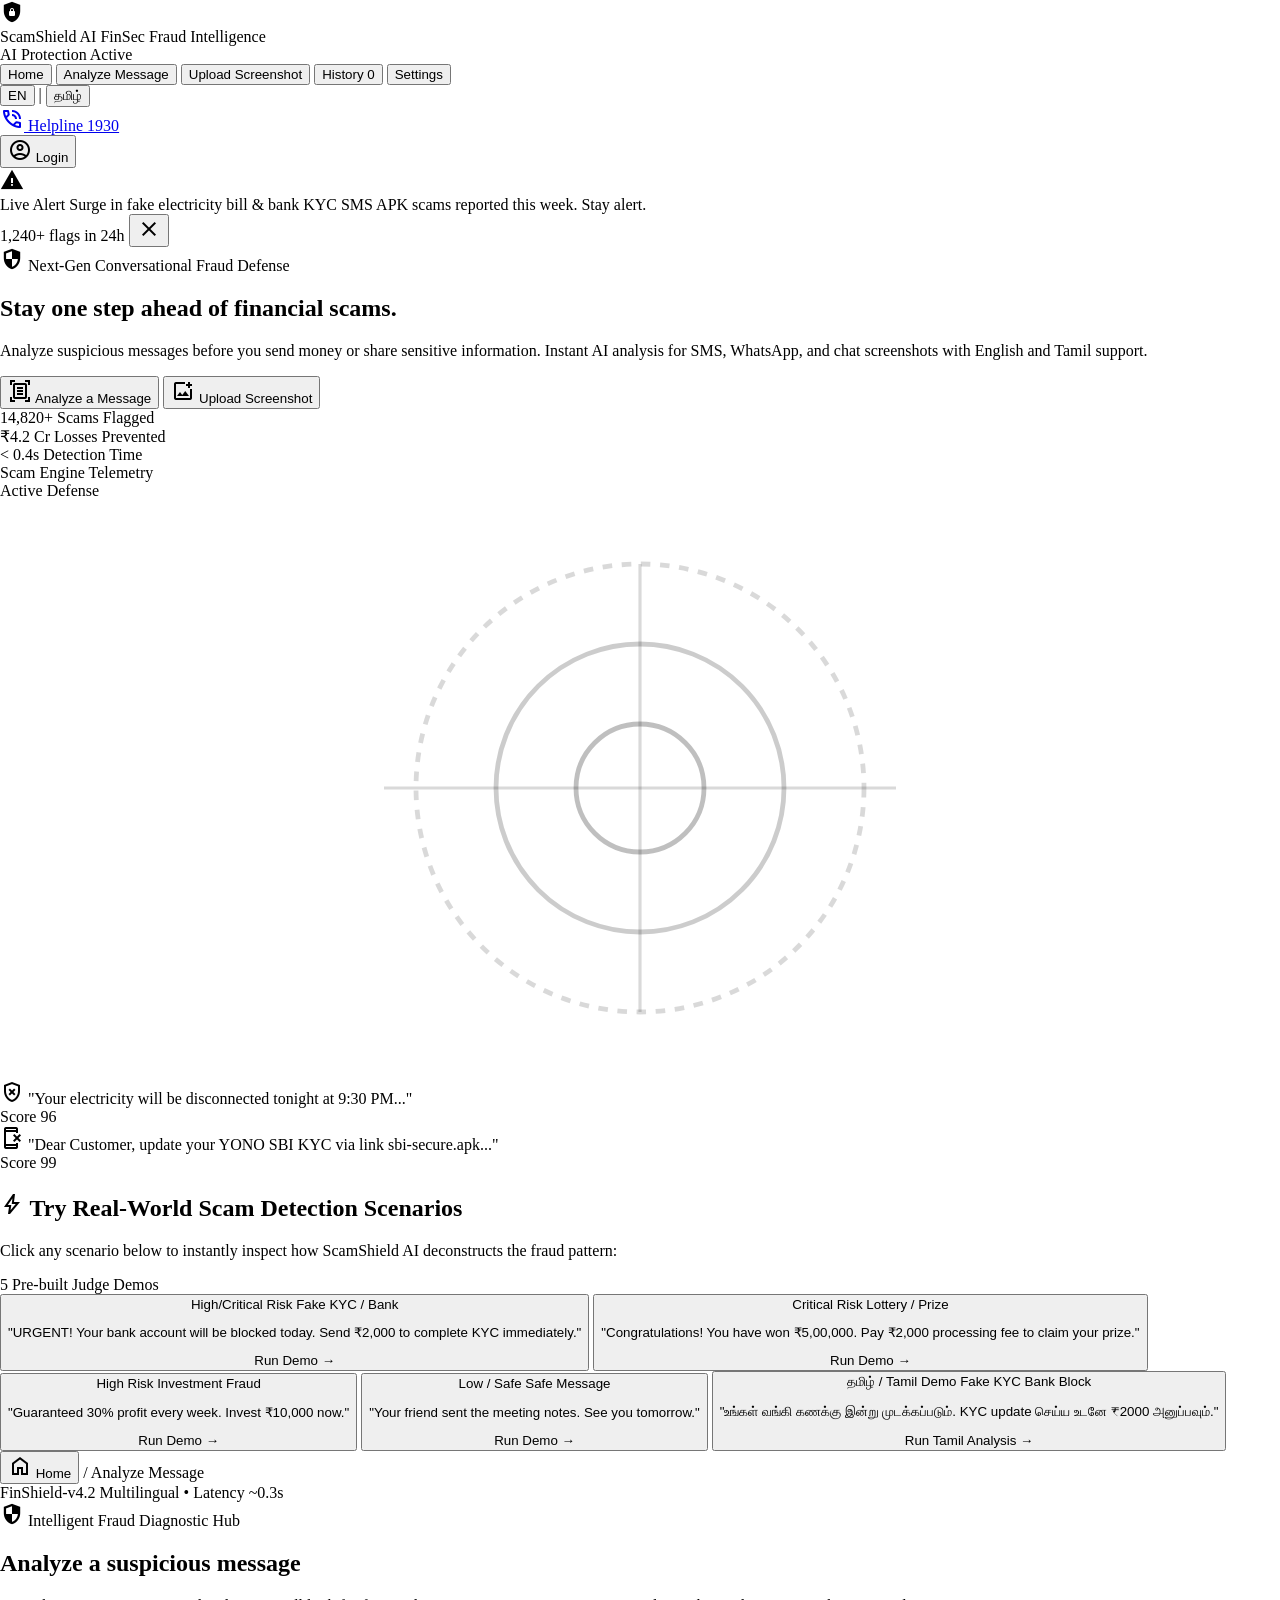
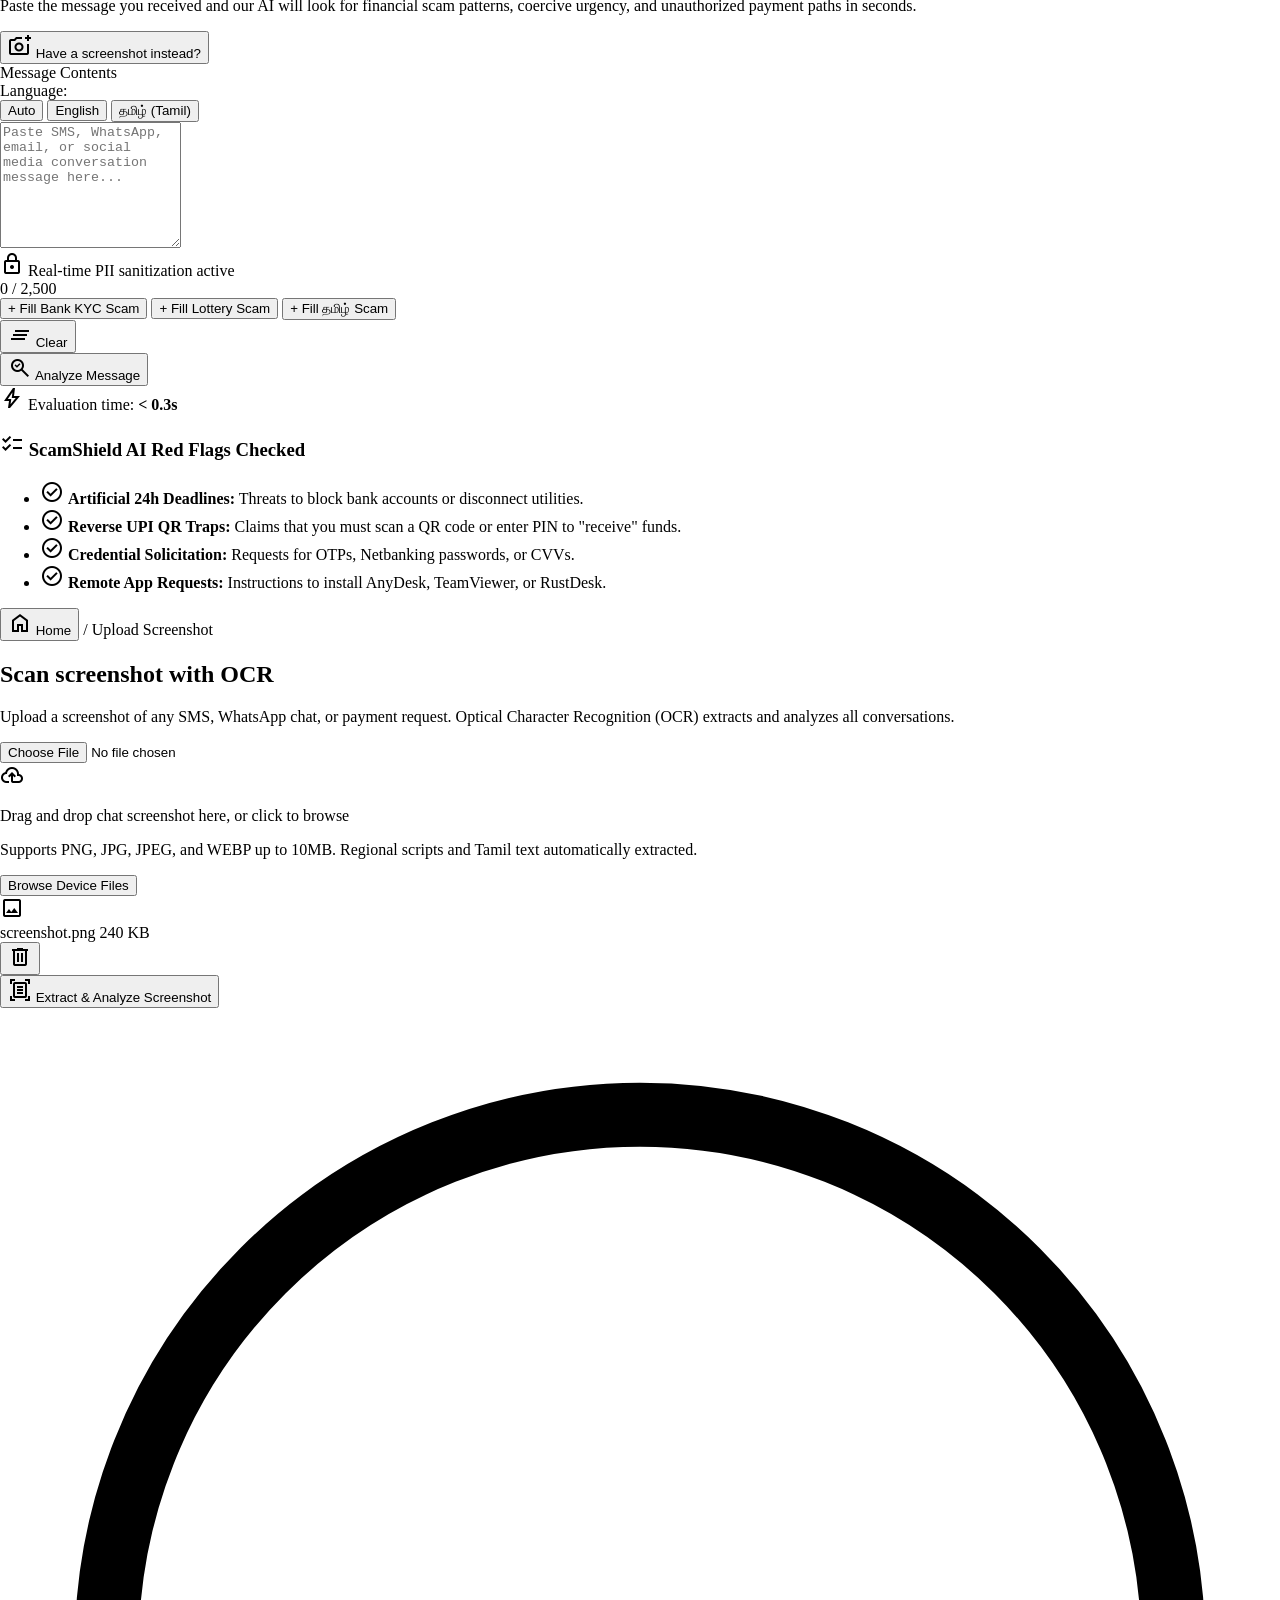
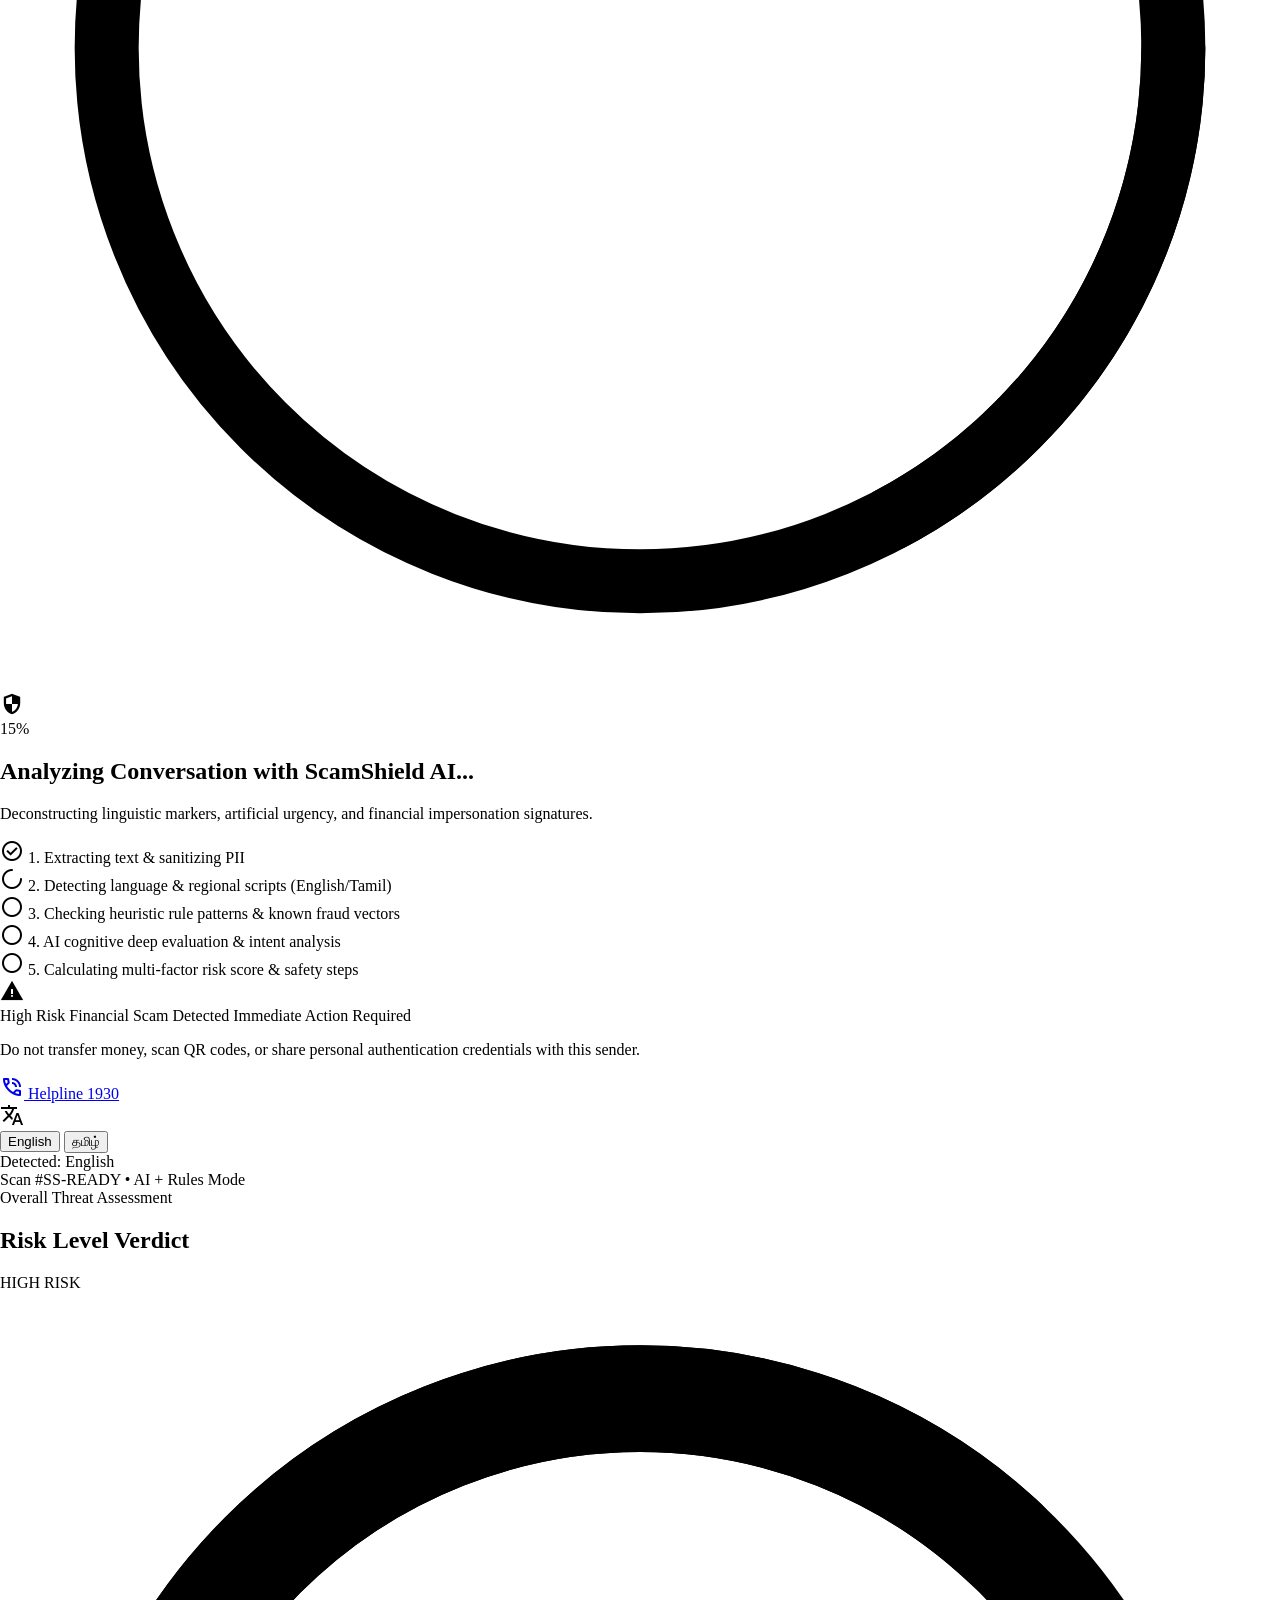
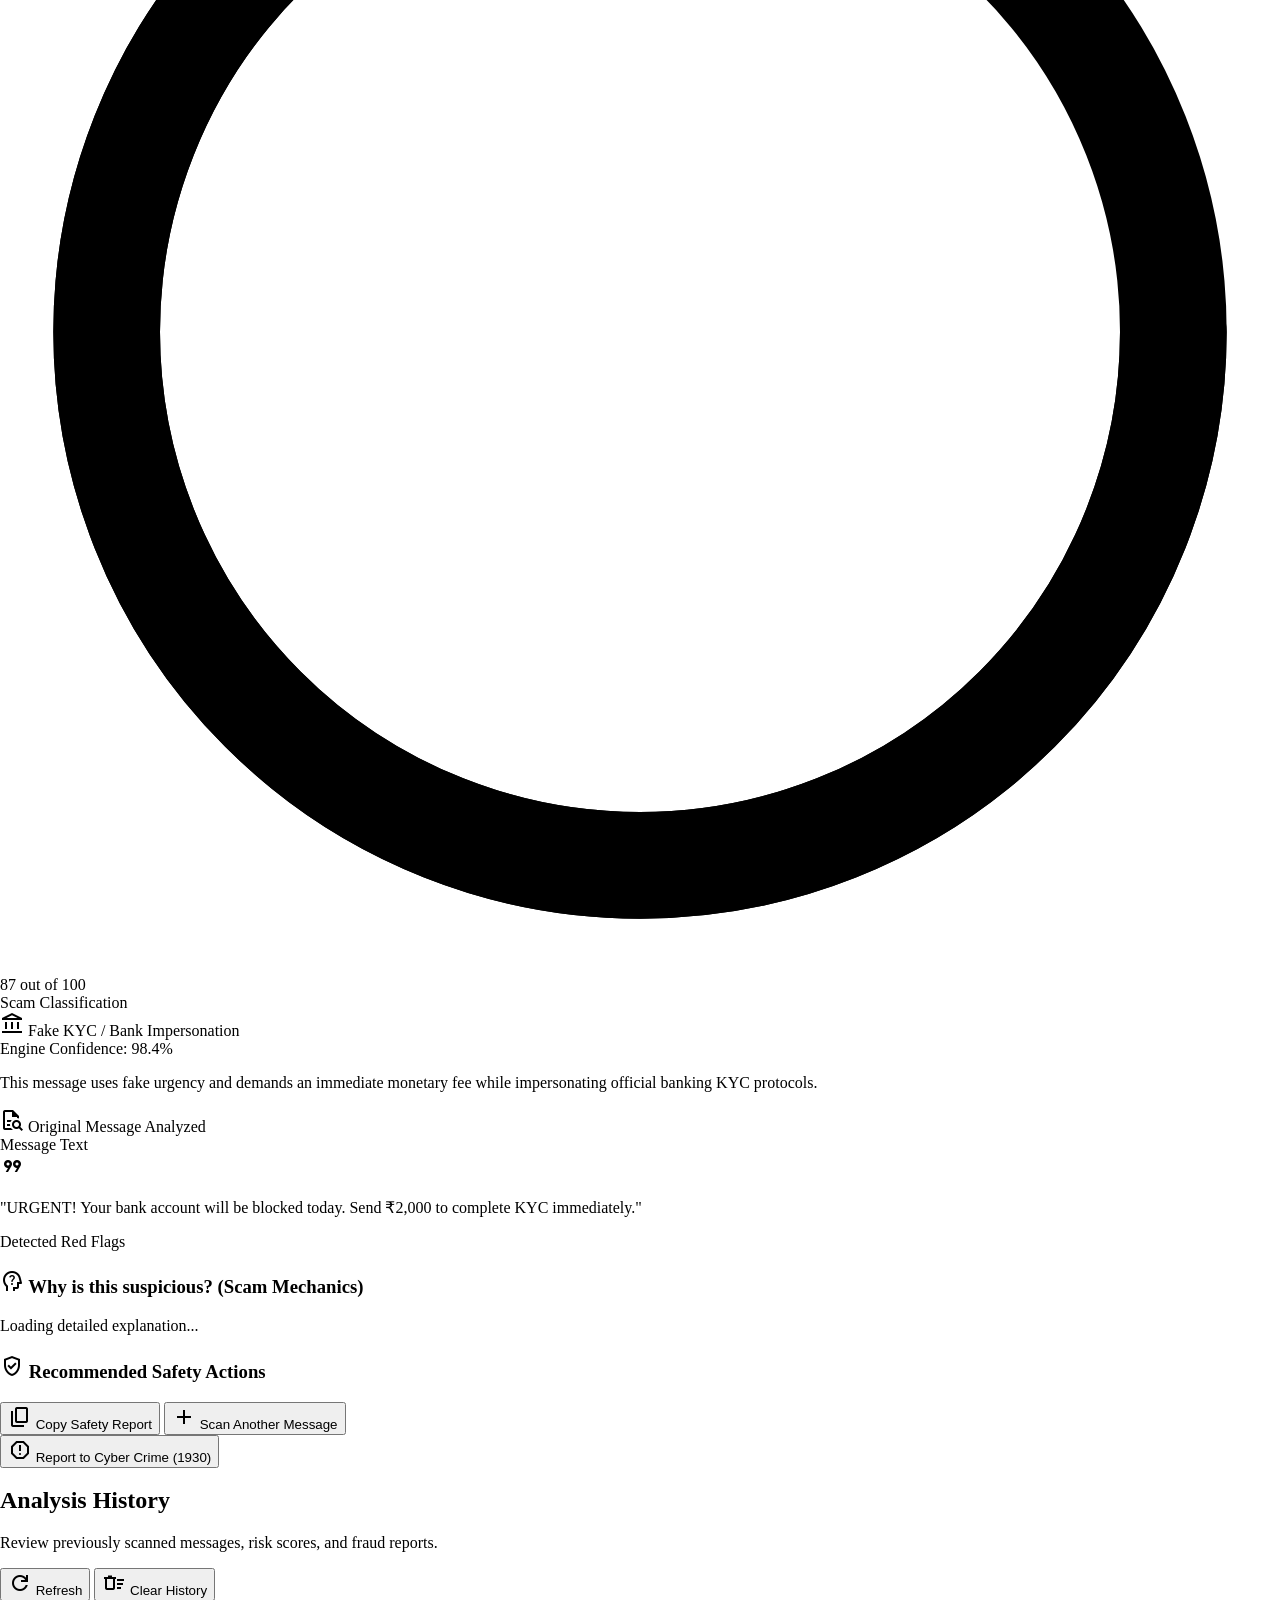
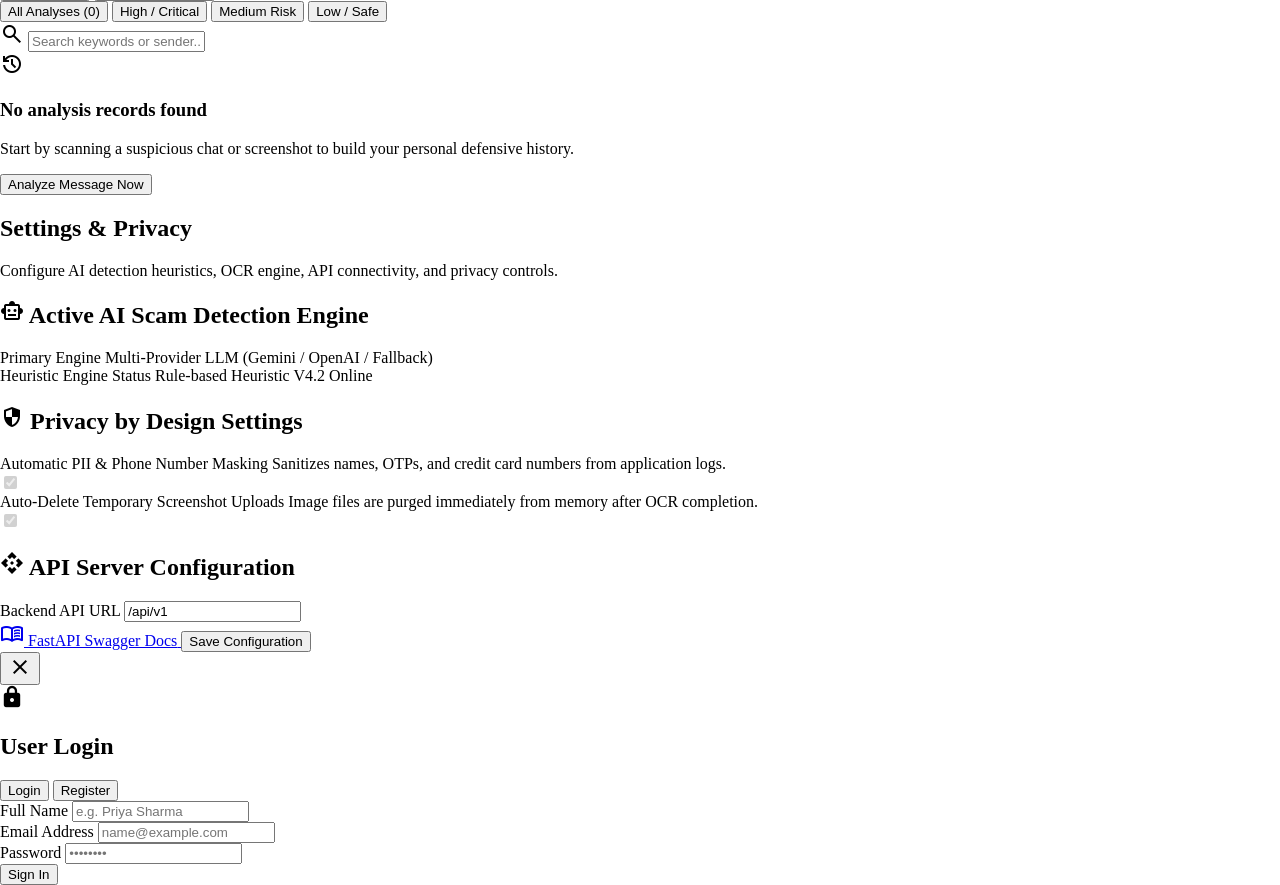
==== frontend/index.html @ 82c8b9ae "Add ScamShield AI end-to-end prototype Import the FastAPI backend, single-page frontend, tests, Dock" ====
<!DOCTYPE html>
<html lang="en">
<head>
  <meta charset="utf-8"/>
  <meta content="width=device-width, initial-scale=1.0" name="viewport"/>
  <title>ScamShield AI - AI Financial Scam Conversation Detector</title>
  <meta name="description" content="Defensive AI cybersecurity platform to detect financial scams in chat messages and screenshots before making payments."/>
  
  <!-- Fonts & Material Symbols -->
  <link rel="preconnect" href="https://fonts.googleapis.com"/>
  <link rel="preconnect" href="https://fonts.gstatic.com" crossorigin=""/>
  <link href="https://fonts.googleapis.com/css2?family=Inter:wght@400;500;600;700&family=Plus+Jakarta+Sans:wght@600;700;800&display=swap" rel="stylesheet"/>
  <link href="https://fonts.googleapis.com/css2?family=Material+Symbols+Outlined:opsz,wght,FILL,GRAD@20..48,100..700,0..1,-50..200" rel="stylesheet"/>
  
  <!-- Compiled Tailwind CSS (see frontend/tailwind.config.js) -->
  <link rel="stylesheet" href="/static/tailwind.css"/>
  <style>
    @layer base {
      html, body { margin: 0; padding: 0; }
      body { overscroll-behavior: none; }
    }
    .material-symbols-outlined {
      font-variation-settings: 'FILL' 0, 'wght' 400, 'GRAD' 0, 'opsz' 24;
    }
    .material-symbols-fill {
      font-variation-settings: 'FILL' 1, 'wght' 500, 'GRAD' 0, 'opsz' 24;
    }
    .fade-in {
      animation: fadeIn 0.3s ease-in-out;
    }
    @keyframes fadeIn {
      from { opacity: 0; transform: translateY(6px); }
      to { opacity: 1; transform: translateY(0); }
    }
  </style>
</head>

<body class="bg-surface font-body text-on-surface antialiased selection:bg-primary-container selection:text-on-primary min-h-screen flex flex-col">

  <!-- ========================================================================= -->
  <!-- Header / Navigation Bar (Stitch Design)                                  -->
  <!-- ========================================================================= -->
  <header class="fixed top-0 w-full z-50 bg-surface-container-lowest/95 backdrop-blur-md border-b border-surface-container shadow-[0_1px_8px_rgba(0,0,0,0.04)]">
    <div class="h-16 max-w-7xl mx-auto px-4 sm:px-8 flex items-center justify-between gap-4">
      
      <!-- Brand Logo & Title -->
      <div class="flex items-center gap-3 flex-shrink-0 cursor-pointer" onclick="navigateTo('home')">
        <div class="w-9 h-9 rounded-xl bg-gradient-to-br from-primary to-primary-container flex items-center justify-center text-on-primary shadow-sm">
          <span class="material-symbols-outlined text-[22px] material-symbols-fill">shield_lock</span>
        </div>
        <div class="flex flex-col">
          <span class="font-headline text-lg font-bold text-on-surface tracking-tight leading-none">ScamShield AI</span>
          <span class="text-[10px] text-on-surface-variant font-medium">FinSec Fraud Intelligence</span>
        </div>
        <span class="hidden lg:inline-flex items-center gap-1.5 px-2.5 py-0.5 rounded-full bg-surface-container text-primary text-xs font-semibold border border-outline-variant/30 ml-2">
          <span class="w-1.5 h-1.5 rounded-full bg-primary animate-pulse"></span>
          <span id="nav-guard-badge">AI Protection Active</span>
        </span>
      </div>

      <!-- Main Navigation Links -->
      <nav class="hidden md:flex items-center gap-1 bg-surface-container-low px-1.5 py-1 rounded-full text-sm font-semibold text-on-surface-variant">
        <button id="nav-home" onclick="navigateTo('home')" class="px-3.5 py-1.5 rounded-full transition-all bg-surface-container-high text-primary font-bold">
          Home
        </button>
        <button id="nav-analyze" onclick="navigateTo('analyze')" class="px-3.5 py-1.5 rounded-full transition-all hover:text-on-surface hover:bg-surface-container">
          Analyze Message
        </button>
        <button id="nav-upload" onclick="navigateTo('upload')" class="px-3.5 py-1.5 rounded-full transition-all hover:text-on-surface hover:bg-surface-container">
          Upload Screenshot
        </button>
        <button id="nav-history" onclick="navigateTo('history')" class="px-3.5 py-1.5 rounded-full transition-all hover:text-on-surface hover:bg-surface-container inline-flex items-center gap-1.5">
          History
          <span id="nav-history-count" class="px-1.5 py-0.2 rounded-full bg-surface-container text-on-surface-variant text-xs">0</span>
        </button>
        <button id="nav-settings" onclick="navigateTo('settings')" class="px-3.5 py-1.5 rounded-full transition-all hover:text-on-surface hover:bg-surface-container">
          Settings
        </button>
      </nav>

      <!-- Right Actions: Language Switcher, Helpline Badge, Auth Button -->
      <div class="flex items-center gap-2 sm:gap-4 flex-shrink-0">
        
        <!-- Bilingual Switcher (EN | தமிழ்) -->
        <div class="inline-flex items-center p-0.5 rounded-full bg-surface-container text-on-surface-variant text-xs">
          <button id="btn-lang-en" onclick="setAppLanguage('en')" class="px-2.5 py-1 rounded-full font-bold bg-surface-container-lowest text-on-surface shadow-sm transition-all">
            EN
          </button>
          <span class="text-outline-variant px-0.5">|</span>
          <button id="btn-lang-ta" onclick="setAppLanguage('ta')" class="px-2.5 py-1 rounded-full font-semibold text-on-surface-variant hover:text-on-surface transition-all">
            தமிழ்
          </button>
        </div>

        <!-- 1930 Emergency Helpline Pill -->
        <a href="tel:1930" title="National Cyber Crime Helpline (India)" class="hidden xl:inline-flex items-center gap-1.5 px-3 py-1 rounded-full bg-error-container/50 border border-error/20 text-error text-xs font-bold hover:bg-error-container transition-all">
          <span class="material-symbols-outlined text-[16px] text-error">phone_in_talk</span>
          <span>Helpline 1930</span>
        </a>

        <!-- User Authentication & Profile Pill -->
        <div id="auth-section" class="flex items-center gap-2 pl-2 border-l border-surface-container">
          <button id="auth-btn" onclick="openAuthModal()" class="flex items-center gap-2 px-3 py-1.5 rounded-full bg-primary text-on-primary text-xs font-semibold shadow-sm hover:bg-primary-container transition-all">
            <span class="material-symbols-outlined text-[16px]">account_circle</span>
            <span id="auth-btn-label">Login</span>
          </button>
        </div>

      </div>
    </div>
  </header>

  <!-- ========================================================================= -->
  <!-- Main View Container                                                       -->
  <!-- ========================================================================= -->
  <main class="w-full pt-16 flex-1 bg-surface">

    <!-- ----------------------------------------------------------------------- -->
    <!-- SCREEN 1: Home Dashboard                                               -->
    <!-- ----------------------------------------------------------------------- -->
    <section id="view-home" class="fade-in max-w-7xl mx-auto px-4 sm:px-8 py-8 w-full">
      
      <!-- Live Trust Alert Announcement Bar -->
      <div class="w-full bg-error-container text-on-error-container rounded-xl p-4 mb-6 shadow-sm flex flex-col md:flex-row items-start md:items-center justify-between gap-3 border border-error/20">
        <div class="flex items-center gap-3 min-w-0">
          <span class="w-8 h-8 rounded-full bg-error/10 flex items-center justify-center text-error shrink-0">
            <span class="material-symbols-outlined text-[20px] material-symbols-fill">warning</span>
          </span>
          <div class="flex flex-col sm:flex-row sm:items-center gap-1 sm:gap-2 min-w-0">
            <span class="text-xs uppercase tracking-wider bg-error text-on-error px-2 py-0.5 rounded-full font-bold shrink-0">Live Alert</span>
            <span id="home-alert-text" class="text-sm font-medium text-on-error-container truncate">
              Surge in fake electricity bill & bank KYC SMS APK scams reported this week. Stay alert.
            </span>
          </div>
        </div>
        <div class="flex items-center gap-3 self-end md:self-auto shrink-0">
          <span class="text-xs text-error font-bold">1,240+ flags in 24h</span>
          <button aria-label="Dismiss alert" class="text-on-error-container hover:text-error transition-colors p-1" onclick="this.closest('.bg-error-container').style.display='none'">
            <span class="material-symbols-outlined text-[18px]">close</span>
          </button>
        </div>
      </div>

      <!-- Hero Section & Pitch -->
      <div class="grid grid-cols-1 lg:grid-cols-12 gap-8 items-start mb-10">
        
        <!-- Left: Hero Headline & CTA -->
        <div class="lg:col-span-6 flex flex-col pt-2">
          <div class="inline-flex items-center gap-2 px-3 py-1 rounded-full bg-surface-container-high text-primary text-xs font-semibold w-fit mb-4">
            <span class="material-symbols-outlined text-[16px] material-symbols-fill">security</span>
            <span id="hero-badge">Next-Gen Conversational Fraud Defense</span>
          </div>
          <h1 id="hero-heading" class="font-display text-4xl sm:text-5xl font-extrabold text-on-surface tracking-tight leading-[1.15] mb-4">
            Stay one step ahead of <span class="text-primary underline decoration-primary-fixed-dim decoration-4 underline-offset-4">financial scams</span>.
          </h1>
          <p id="hero-subheading" class="text-base text-on-surface-variant mb-6 max-w-xl leading-relaxed">
            Analyze suspicious messages before you send money or share sensitive information. Instant AI analysis for SMS, WhatsApp, and chat screenshots with English and Tamil support.
          </p>

          <!-- Dual Action CTAs -->
          <div class="flex flex-wrap items-center gap-3 mb-8">
            <button onclick="navigateTo('analyze')" class="inline-flex items-center gap-2 px-6 py-3 rounded-full bg-primary text-on-primary font-bold text-sm shadow-md hover:bg-primary-container hover:shadow-lg transition-all active:scale-95">
              <span class="material-symbols-outlined text-[20px]">document_scanner</span>
              <span id="hero-btn-analyze">Analyze a Message</span>
            </button>
            <button onclick="navigateTo('upload')" class="inline-flex items-center gap-2 px-6 py-3 rounded-full bg-surface-container-lowest text-on-surface font-semibold text-sm shadow-sm border border-outline-variant/30 hover:bg-surface-container hover:shadow transition-all">
              <span class="material-symbols-outlined text-[20px] text-primary">add_photo_alternate</span>
              <span id="hero-btn-upload">Upload Screenshot</span>
            </button>
          </div>

          <!-- Social Proof Metrics Strip -->
          <div class="grid grid-cols-3 gap-4 bg-surface-container-low rounded-xl p-4 shadow-sm border border-surface-container">
            <div class="flex flex-col">
              <span class="font-headline text-2xl font-bold text-on-surface tracking-tight">14,820+</span>
              <span class="text-xs text-on-surface-variant">Scams Flagged</span>
            </div>
            <div class="flex flex-col">
              <span class="font-headline text-2xl font-bold text-tertiary tracking-tight">₹4.2 Cr</span>
              <span class="text-xs text-on-surface-variant">Losses Prevented</span>
            </div>
            <div class="flex flex-col">
              <span class="font-headline text-2xl font-bold text-primary tracking-tight">&lt; 0.4s</span>
              <span class="text-xs text-on-surface-variant">Detection Time</span>
            </div>
          </div>
        </div>

        <!-- Right: Neural Risk Radar Simulation Card (Stitch Telemetry) -->
        <div class="lg:col-span-6 relative">
          <div class="bg-surface-container-lowest rounded-xl p-6 shadow-xl border border-surface-container relative overflow-hidden">
            <div class="flex items-center justify-between pb-3 mb-3 border-b border-surface-container-low">
              <div class="flex items-center gap-2">
                <span class="w-2.5 h-2.5 rounded-full bg-tertiary animate-pulse"></span>
                <span class="text-sm font-bold text-on-surface">Scam Engine Telemetry</span>
              </div>
              <span class="px-2.5 py-0.5 rounded-full bg-tertiary-fixed text-on-tertiary-fixed text-xs font-bold">Active Defense</span>
            </div>

            <!-- SVG Neural Threat Radar -->
            <div class="relative w-full h-48 flex items-center justify-center bg-surface-container-low rounded-lg p-4 mb-4">
              <svg class="w-full h-full text-primary" fill="none" viewBox="0 0 400 180" xmlns="http://www.w3.org/2000/svg">
                <circle cx="200" cy="90" r="70" stroke="currentColor" stroke-dasharray="3 3" stroke-opacity="0.15" stroke-width="1.5"></circle>
                <circle cx="200" cy="90" r="45" stroke="currentColor" stroke-opacity="0.2" stroke-width="1.5"></circle>
                <circle cx="200" cy="90" r="20" stroke="currentColor" stroke-opacity="0.25" stroke-width="1.5"></circle>
                <line stroke="currentColor" stroke-opacity="0.15" stroke-width="1" x1="120" x2="280" y1="90" y2="90"></line>
                <line stroke="currentColor" stroke-opacity="0.15" stroke-width="1" x1="200" x2="200" y1="20" y2="160"></line>
                <polygon class="fill-primary/10 stroke-primary" points="200,35 245,75 220,135 160,125 155,65" stroke-width="2"></polygon>
                <circle class="fill-error animate-ping" cx="200" cy="35" r="4"></circle>
                <circle class="fill-error" cx="200" cy="35" r="3"></circle>
                <text class="text-[10px] fill-error font-bold" x="210" y="38">Fake KYC APK (98%)</text>
                <circle class="fill-secondary" cx="245" cy="75" r="3"></circle>
                <text class="text-[10px] fill-on-surface-variant font-semibold" x="252" y="78">Urgency Vector</text>
                <circle class="fill-tertiary" cx="220" cy="135" r="3"></circle>
                <text class="text-[10px] fill-on-surface-variant font-semibold" x="225" y="145">Bank Impersonation</text>
                <circle class="fill-primary" cx="160" cy="125" r="3"></circle>
                <text class="text-[10px] fill-on-surface-variant font-semibold" x="85" y="132">UPI Handler Trap</text>
              </svg>
            </div>

            <!-- Micro Threat Feed -->
            <div class="space-y-2">
              <div class="p-2.5 rounded-lg bg-surface-container flex items-center justify-between text-on-surface text-xs">
                <div class="flex items-center gap-2 min-w-0">
                  <span class="material-symbols-outlined text-error text-[18px]">gpp_bad</span>
                  <span class="truncate">"Your electricity will be disconnected tonight at 9:30 PM..."</span>
                </div>
                <span class="bg-error-container text-on-error-container px-2 py-0.5 rounded font-bold shrink-0">Score 96</span>
              </div>
              <div class="p-2.5 rounded-lg bg-surface-container flex items-center justify-between text-on-surface text-xs">
                <div class="flex items-center gap-2 min-w-0">
                  <span class="material-symbols-outlined text-error text-[18px]">phonelink_erase</span>
                  <span class="truncate">"Dear Customer, update your YONO SBI KYC via link sbi-secure.apk..."</span>
                </div>
                <span class="bg-error-container text-on-error-container px-2 py-0.5 rounded font-bold shrink-0">Score 99</span>
              </div>
            </div>

          </div>
        </div>

      </div>

      <!-- Quick Interactive Demo Tryouts Section -->
      <div class="w-full bg-surface-container-lowest rounded-xl shadow-md border border-surface-container p-6 mb-10">
        <div class="flex flex-col sm:flex-row sm:items-center justify-between gap-3 mb-4">
          <div>
            <h2 class="font-headline text-lg font-bold text-on-surface flex items-center gap-2">
              <span class="material-symbols-outlined text-primary text-[22px]">bolt</span>
              <span>Try Real-World Scam Detection Scenarios</span>
            </h2>
            <p class="text-xs text-on-surface-variant">Click any scenario below to instantly inspect how ScamShield AI deconstructs the fraud pattern:</p>
          </div>
          <span class="text-xs font-semibold px-2.5 py-1 bg-surface-container rounded-full text-on-surface-variant self-start sm:self-auto">
            5 Pre-built Judge Demos
          </span>
        </div>

        <div class="grid grid-cols-1 md:grid-cols-2 lg:grid-cols-3 gap-3">
          <!-- Demo 1: Fake Bank KYC -->
          <button onclick="runPrebuiltDemo(1)" class="text-left p-3.5 rounded-xl bg-surface-container-low hover:bg-surface-container transition-all border border-outline-variant/30 flex flex-col justify-between group">
            <div class="flex items-center justify-between mb-2">
              <span class="text-xs font-bold text-error bg-error-container px-2 py-0.5 rounded">High/Critical Risk</span>
              <span class="text-xs text-on-surface-variant font-medium">Fake KYC / Bank</span>
            </div>
            <p class="text-xs text-on-surface font-medium leading-snug mb-2 line-clamp-2">"URGENT! Your bank account will be blocked today. Send ₹2,000 to complete KYC immediately."</p>
            <span class="text-xs text-primary font-bold inline-flex items-center gap-1 group-hover:translate-x-1 transition-transform">Run Demo &rarr;</span>
          </button>

          <!-- Demo 2: Lottery Prize Scam -->
          <button onclick="runPrebuiltDemo(2)" class="text-left p-3.5 rounded-xl bg-surface-container-low hover:bg-surface-container transition-all border border-outline-variant/30 flex flex-col justify-between group">
            <div class="flex items-center justify-between mb-2">
              <span class="text-xs font-bold text-error bg-error-container px-2 py-0.5 rounded">Critical Risk</span>
              <span class="text-xs text-on-surface-variant font-medium">Lottery / Prize</span>
            </div>
            <p class="text-xs text-on-surface font-medium leading-snug mb-2 line-clamp-2">"Congratulations! You have won ₹5,00,000. Pay ₹2,000 processing fee to claim your prize."</p>
            <span class="text-xs text-primary font-bold inline-flex items-center gap-1 group-hover:translate-x-1 transition-transform">Run Demo &rarr;</span>
          </button>

          <!-- Demo 3: Investment Scam -->
          <button onclick="runPrebuiltDemo(3)" class="text-left p-3.5 rounded-xl bg-surface-container-low hover:bg-surface-container transition-all border border-outline-variant/30 flex flex-col justify-between group">
            <div class="flex items-center justify-between mb-2">
              <span class="text-xs font-bold text-amber-700 bg-amber-100 px-2 py-0.5 rounded">High Risk</span>
              <span class="text-xs text-on-surface-variant font-medium">Investment Fraud</span>
            </div>
            <p class="text-xs text-on-surface font-medium leading-snug mb-2 line-clamp-2">"Guaranteed 30% profit every week. Invest ₹10,000 now."</p>
            <span class="text-xs text-primary font-bold inline-flex items-center gap-1 group-hover:translate-x-1 transition-transform">Run Demo &rarr;</span>
          </button>

          <!-- Demo 4: Safe Conversation -->
          <button onclick="runPrebuiltDemo(4)" class="text-left p-3.5 rounded-xl bg-surface-container-low hover:bg-surface-container transition-all border border-outline-variant/30 flex flex-col justify-between group">
            <div class="flex items-center justify-between mb-2">
              <span class="text-xs font-bold text-tertiary bg-emerald-100 px-2 py-0.5 rounded">Low / Safe</span>
              <span class="text-xs text-on-surface-variant font-medium">Safe Message</span>
            </div>
            <p class="text-xs text-on-surface font-medium leading-snug mb-2 line-clamp-2">"Your friend sent the meeting notes. See you tomorrow."</p>
            <span class="text-xs text-primary font-bold inline-flex items-center gap-1 group-hover:translate-x-1 transition-transform">Run Demo &rarr;</span>
          </button>

          <!-- Demo 5: Tamil Fake KYC -->
          <button onclick="runPrebuiltDemo(5)" class="text-left p-3.5 rounded-xl bg-surface-container-low hover:bg-surface-container transition-all border border-outline-variant/30 flex flex-col justify-between group md:col-span-2 lg:col-span-2">
            <div class="flex items-center justify-between mb-2">
              <span class="text-xs font-bold text-error bg-error-container px-2 py-0.5 rounded">தமிழ் / Tamil Demo</span>
              <span class="text-xs text-on-surface-variant font-medium">Fake KYC Bank Block</span>
            </div>
            <p class="text-xs text-on-surface font-medium leading-snug mb-2">"உங்கள் வங்கி கணக்கு இன்று முடக்கப்படும். KYC update செய்ய உடனே ₹2000 அனுப்பவும்."</p>
            <span class="text-xs text-primary font-bold inline-flex items-center gap-1 group-hover:translate-x-1 transition-transform">Run Tamil Analysis &rarr;</span>
          </button>
        </div>
      </div>

    </section>

    <!-- ----------------------------------------------------------------------- -->
    <!-- SCREEN 2: Analyze Message (Stitch Design)                              -->
    <!-- ----------------------------------------------------------------------- -->
    <section id="view-analyze" class="hidden fade-in max-w-7xl mx-auto px-4 sm:px-8 py-8 w-full">
      
      <!-- Breadcrumb and Model Chip -->
      <div class="flex flex-wrap items-center justify-between gap-3 mb-4">
        <nav class="flex items-center gap-2 text-xs text-on-surface-variant">
          <button onclick="navigateTo('home')" class="hover:text-primary transition-colors flex items-center gap-1">
            <span class="material-symbols-outlined text-[16px]">home</span>
            <span>Home</span>
          </button>
          <span class="text-outline-variant">/</span>
          <span class="text-on-surface font-bold">Analyze Message</span>
        </nav>
        <div class="inline-flex items-center gap-2 px-3 py-1 rounded-full bg-surface-container-high text-xs font-semibold">
          <span class="w-2 h-2 rounded-full bg-primary animate-ping"></span>
          <span class="text-on-surface">FinShield-v4.2 Multilingual</span>
          <span class="text-outline-variant">•</span>
          <span class="text-tertiary font-bold">Latency ~0.3s</span>
        </div>
      </div>

      <!-- Heading -->
      <div class="flex flex-col lg:flex-row lg:items-end justify-between gap-4 mb-6">
        <div class="max-w-2xl">
          <div class="inline-flex items-center gap-1.5 px-2.5 py-0.5 rounded-full bg-surface-container text-primary text-xs font-bold mb-1">
            <span class="material-symbols-outlined text-[15px] material-symbols-fill">security</span>
            <span>Intelligent Fraud Diagnostic Hub</span>
          </div>
          <h1 id="analyze-heading" class="font-display text-3xl sm:text-4xl font-extrabold text-on-surface tracking-tight">
            Analyze a suspicious message
          </h1>
          <p id="analyze-subheading" class="text-sm text-on-surface-variant mt-1">
            Paste the message you received and our AI will look for financial scam patterns, coercive urgency, and unauthorized payment paths in seconds.
          </p>
        </div>

        <div class="flex items-center gap-3">
          <button onclick="navigateTo('upload')" class="px-4 py-2 rounded-xl bg-surface-container-low hover:bg-surface-container flex items-center gap-2 text-xs font-semibold transition-all border border-surface-container shadow-sm">
            <span class="material-symbols-outlined text-primary text-[18px]">add_a_photo</span>
            <span>Have a screenshot instead?</span>
          </button>
        </div>
      </div>

      <!-- Main Input Card (Stitch Component) -->
      <div class="grid grid-cols-1 lg:grid-cols-12 gap-6 items-start">
        <div class="lg:col-span-8 flex flex-col gap-4">
          <div class="bg-surface-container-lowest rounded-xl p-6 shadow-sm border border-surface-container">
            
            <!-- Language Pills Selection -->
            <div class="flex flex-wrap items-center justify-between gap-3 pb-4 mb-4 border-b border-surface-container-low">
              <label class="text-xs font-bold text-on-surface-variant uppercase tracking-wider flex items-center gap-1.5" for="messageInput">
                <span>Message Contents</span>
                <span class="w-1.5 h-1.5 rounded-full bg-primary"></span>
              </label>

              <div class="flex items-center gap-2">
                <span class="text-xs text-on-surface-variant hidden sm:inline">Language:</span>
                <div class="inline-flex p-0.5 rounded-full bg-surface-container-low text-xs" id="lang-selector-pills">
                  <button type="button" onclick="setInputLanguage('auto')" id="pill-lang-auto" class="px-3 py-1 rounded-full font-bold bg-surface-container-lowest text-on-surface shadow-sm transition-all">Auto</button>
                  <button type="button" onclick="setInputLanguage('en')" id="pill-lang-en" class="px-3 py-1 rounded-full font-semibold text-on-surface-variant hover:text-on-surface transition-all">English</button>
                  <button type="button" onclick="setInputLanguage('ta')" id="pill-lang-ta" class="px-3 py-1 rounded-full font-semibold text-on-surface-variant hover:text-on-surface transition-all">தமிழ் (Tamil)</button>
                </div>
              </div>
            </div>

            <!-- Text Area -->
            <div class="relative rounded-xl bg-surface-container-low p-3 focus-within:bg-surface-container-lowest focus-within:ring-2 focus-within:ring-primary/20 transition-all border border-outline-variant/30">
              <textarea id="messageInput" maxlength="2500" rows="8" placeholder="Paste SMS, WhatsApp, email, or social media conversation message here..." class="w-full bg-transparent resize-none border-0 outline-none text-on-surface text-sm leading-relaxed placeholder:text-on-surface-variant/60" oninput="updateCharCount()"></textarea>
              <div class="flex items-center justify-between pt-2 px-1 text-xs text-on-surface-variant border-t border-surface-container-high/30 mt-2">
                <div class="flex items-center gap-1.5 text-tertiary font-medium">
                  <span class="material-symbols-outlined text-[15px]">lock</span>
                  <span>Real-time PII sanitization active</span>
                </div>
                <span id="charCount" class="font-code text-xs">0 / 2,500</span>
              </div>
            </div>

            <!-- Pre-fill Demo Dropdown Pill -->
            <div class="flex flex-wrap items-center justify-between gap-3 mt-4">
              <div class="flex items-center gap-2">
                <button type="button" onclick="fillQuickScamDemo('kyc')" class="px-3 py-1 rounded-full bg-surface-container text-primary hover:bg-surface-container-high text-xs font-semibold transition-all">
                  + Fill Bank KYC Scam
                </button>
                <button type="button" onclick="fillQuickScamDemo('lottery')" class="px-3 py-1 rounded-full bg-surface-container text-primary hover:bg-surface-container-high text-xs font-semibold transition-all">
                  + Fill Lottery Scam
                </button>
                <button type="button" onclick="fillQuickScamDemo('tamil')" class="px-3 py-1 rounded-full bg-surface-container text-primary hover:bg-surface-container-high text-xs font-semibold transition-all">
                  + Fill தமிழ் Scam
                </button>
              </div>
              <button type="button" onclick="clearMessageInput()" class="text-xs text-on-surface-variant hover:text-error transition-colors font-semibold flex items-center gap-1">
                <span class="material-symbols-outlined text-[16px]">clear_all</span>
                <span>Clear</span>
              </button>
            </div>

            <!-- Submit Action -->
            <div class="flex flex-col sm:flex-row items-center justify-between gap-4 mt-6 pt-4 border-t border-surface-container-low">
              <button id="btn-submit-analyze" onclick="handleAnalyzeMessageSubmit()" type="button" class="w-full sm:w-auto px-8 py-3.5 rounded-full bg-primary text-on-primary hover:bg-primary-container font-bold text-sm shadow-md hover:shadow-lg transition-all flex items-center justify-center gap-2 active:scale-95">
                <span class="material-symbols-outlined text-[20px]">search_check</span>
                <span id="btn-submit-analyze-text">Analyze Message</span>
              </button>
              <div class="flex items-center gap-2 text-on-surface-variant text-xs">
                <span class="material-symbols-outlined text-[18px] text-tertiary">bolt</span>
                <span>Evaluation time: <strong>&lt; 0.3s</strong></span>
              </div>
            </div>

          </div>
        </div>

        <!-- Right Side: Educational Checklist -->
        <div class="lg:col-span-4 flex flex-col gap-4">
          <div class="bg-surface-container-lowest rounded-xl p-6 shadow-sm border border-surface-container">
            <h3 class="text-sm font-bold text-on-surface flex items-center gap-2 mb-3">
              <span class="material-symbols-outlined text-primary text-[20px]">checklist</span>
              <span>ScamShield AI Red Flags Checked</span>
            </h3>
            <ul class="space-y-3 text-xs text-on-surface-variant">
              <li class="flex items-start gap-2">
                <span class="material-symbols-outlined text-primary text-[16px] shrink-0 mt-0.5">check_circle</span>
                <span><strong>Artificial 24h Deadlines:</strong> Threats to block bank accounts or disconnect utilities.</span>
              </li>
              <li class="flex items-start gap-2">
                <span class="material-symbols-outlined text-primary text-[16px] shrink-0 mt-0.5">check_circle</span>
                <span><strong>Reverse UPI QR Traps:</strong> Claims that you must scan a QR code or enter PIN to "receive" funds.</span>
              </li>
              <li class="flex items-start gap-2">
                <span class="material-symbols-outlined text-primary text-[16px] shrink-0 mt-0.5">check_circle</span>
                <span><strong>Credential Solicitation:</strong> Requests for OTPs, Netbanking passwords, or CVVs.</span>
              </li>
              <li class="flex items-start gap-2">
                <span class="material-symbols-outlined text-primary text-[16px] shrink-0 mt-0.5">check_circle</span>
                <span><strong>Remote App Requests:</strong> Instructions to install AnyDesk, TeamViewer, or RustDesk.</span>
              </li>
            </ul>
          </div>
        </div>
      </div>

    </section>

    <!-- ----------------------------------------------------------------------- -->
    <!-- SCREEN 3: Upload Screenshot (Stitch Design)                            -->
    <!-- ----------------------------------------------------------------------- -->
    <section id="view-upload" class="hidden fade-in max-w-7xl mx-auto px-4 sm:px-8 py-8 w-full">
      
      <!-- Breadcrumbs -->
      <div class="flex items-center gap-2 text-xs text-on-surface-variant mb-4">
        <button onclick="navigateTo('home')" class="hover:text-primary transition-colors flex items-center gap-1">
          <span class="material-symbols-outlined text-[16px]">home</span>
          <span>Home</span>
        </button>
        <span class="text-outline-variant">/</span>
        <span class="text-on-surface font-bold">Upload Screenshot</span>
      </div>

      <div class="max-w-2xl mb-6">
        <h1 class="font-display text-3xl font-extrabold text-on-surface tracking-tight">
          Scan screenshot with OCR
        </h1>
        <p class="text-sm text-on-surface-variant mt-1">
          Upload a screenshot of any SMS, WhatsApp chat, or payment request. Optical Character Recognition (OCR) extracts and analyzes all conversations.
        </p>
      </div>

      <!-- Upload Container -->
      <div class="max-w-3xl mx-auto bg-surface-container-lowest rounded-xl p-6 shadow-sm border border-surface-container">
        
        <!-- Dropzone -->
        <div id="dropzone" onclick="document.getElementById('screenshotFileInput').click()" ondragover="handleDragOver(event)" ondragleave="handleDragLeave(event)" ondrop="handleFileDrop(event)" class="rounded-xl p-10 flex flex-col items-center justify-center text-center bg-surface-container-low hover:bg-surface-container transition-all cursor-pointer border-2 border-dashed border-outline-variant/60 group">
          <input type="file" id="screenshotFileInput" accept="image/png, image/jpeg, image/jpg, image/webp" class="hidden" onchange="handleFileSelect(event)"/>
          
          <div class="w-16 h-16 rounded-full bg-surface-container-lowest flex items-center justify-center text-primary group-hover:scale-105 transition-transform shadow-sm mb-3">
            <span class="material-symbols-outlined text-[32px]">cloud_upload</span>
          </div>
          <p id="dropzone-label" class="font-headline text-base font-bold text-on-surface mb-1">
            Drag and drop chat screenshot here, or click to browse
          </p>
          <p class="text-xs text-on-surface-variant max-w-sm mb-4">
            Supports PNG, JPG, JPEG, and WEBP up to 10MB. Regional scripts and Tamil text automatically extracted.
          </p>
          <button type="button" class="px-5 py-2.5 rounded-full bg-primary text-on-primary text-xs font-bold shadow-sm hover:bg-primary-container transition-all">
            Browse Device Files
          </button>
        </div>

        <!-- Selected File Preview Card -->
        <div id="file-preview-card" class="hidden mt-4 p-4 rounded-xl bg-surface-container-low flex items-center justify-between gap-3 border border-outline-variant/30">
          <div class="flex items-center gap-3 min-w-0">
            <span class="material-symbols-outlined text-primary text-[28px]">image</span>
            <div class="flex flex-col min-w-0">
              <span id="preview-filename" class="text-sm font-bold text-on-surface truncate">screenshot.png</span>
              <span id="preview-filesize" class="text-xs text-on-surface-variant">240 KB</span>
            </div>
          </div>
          <button type="button" onclick="clearSelectedFile(event)" class="text-on-surface-variant hover:text-error p-1.5 rounded-full hover:bg-surface-container transition-colors">
            <span class="material-symbols-outlined text-[20px]">delete</span>
          </button>
        </div>

        <!-- Submit Screenshot Analysis -->
        <div class="flex items-center justify-end gap-3 mt-6 pt-4 border-t border-surface-container-low">
          <button id="btn-submit-screenshot" onclick="handleAnalyzeScreenshotSubmit()" type="button" class="px-8 py-3.5 rounded-full bg-primary text-on-primary hover:bg-primary-container font-bold text-sm shadow-md hover:shadow-lg transition-all flex items-center justify-center gap-2">
            <span class="material-symbols-outlined text-[20px]">document_scanner</span>
            <span>Extract & Analyze Screenshot</span>
          </button>
        </div>

      </div>

    </section>

    <!-- ----------------------------------------------------------------------- -->
    <!-- SCREEN 4: Processing State (Stitch Design)                             -->
    <!-- ----------------------------------------------------------------------- -->
    <section id="view-processing" class="hidden fade-in max-w-7xl mx-auto px-4 sm:px-8 py-12 w-full">
      <div class="relative w-full max-w-2xl mx-auto bg-surface-container-lowest rounded-xl shadow-xl overflow-hidden p-6 sm:p-10 border border-surface-container">
        
        <!-- Animated Top Progress Bar -->
        <div class="absolute top-0 left-0 right-0 h-1.5 bg-surface-container">
          <div id="processing-bar-fill" class="h-full bg-gradient-to-r from-primary to-secondary transition-all duration-300 ease-out w-[15%] rounded-full shadow-[0_0_12px_rgba(29,78,216,0.45)]"></div>
        </div>

        <div class="flex flex-col items-center text-center mt-2">
          <!-- Animated Spinner Dial -->
          <div class="relative flex items-center justify-center w-28 h-28 mb-4">
            <svg class="w-full h-full transform -rotate-90 pointer-events-none" viewBox="0 0 120 120">
              <circle class="text-surface-container-high" cx="60" cy="60" fill="none" r="50" stroke="currentColor" stroke-width="6"></circle>
              <circle id="processing-circle-stroke" class="text-primary transition-all duration-300" cx="60" cy="60" fill="none" r="50" stroke="currentColor" stroke-dasharray="314.159" stroke-dashoffset="260" stroke-linecap="round" stroke-width="6"></circle>
            </svg>
            <div class="absolute inset-0 flex flex-col items-center justify-center">
              <span class="material-symbols-outlined text-[32px] text-primary material-symbols-fill animate-pulse">security</span>
            </div>
            <div class="absolute bottom-0 right-0 bg-surface-container-lowest shadow-md rounded-full px-2 py-0.5 font-code text-xs text-primary font-bold">
              <span id="processing-percent-text">15%</span>
            </div>
          </div>

          <h2 class="font-headline text-xl font-bold text-on-surface">Analyzing Conversation with ScamShield AI...</h2>
          <p class="text-xs text-on-surface-variant mt-1 max-w-md">Deconstructing linguistic markers, artificial urgency, and financial impersonation signatures.</p>
        </div>

        <!-- Sequential Pipeline Steps (Live Animated) -->
        <div class="mt-6 bg-surface-container-low rounded-xl p-4 space-y-2.5 text-xs">
          <div id="step-1" class="flex items-center gap-3 p-2 rounded-lg bg-surface-container-lowest shadow-sm transition-all">
            <span class="material-symbols-outlined text-[18px] text-tertiary font-bold">check_circle</span>
            <span class="font-semibold text-on-surface">1. Extracting text & sanitizing PII</span>
          </div>
          <div id="step-2" class="flex items-center gap-3 p-2 rounded-lg bg-surface-container-lowest shadow-sm transition-all">
            <span id="step-2-icon" class="material-symbols-outlined text-[18px] text-primary animate-spin">progress_activity</span>
            <span class="font-semibold text-on-surface">2. Detecting language & regional scripts (English/Tamil)</span>
          </div>
          <div id="step-3" class="flex items-center gap-3 p-2 rounded-lg opacity-60 transition-all">
            <span id="step-3-icon" class="material-symbols-outlined text-[18px] text-outline-variant">radio_button_unchecked</span>
            <span class="font-semibold text-on-surface-variant">3. Checking heuristic rule patterns & known fraud vectors</span>
          </div>
          <div id="step-4" class="flex items-center gap-3 p-2 rounded-lg opacity-60 transition-all">
            <span id="step-4-icon" class="material-symbols-outlined text-[18px] text-outline-variant">radio_button_unchecked</span>
            <span class="font-semibold text-on-surface-variant">4. AI cognitive deep evaluation & intent analysis</span>
          </div>
          <div id="step-5" class="flex items-center gap-3 p-2 rounded-lg opacity-60 transition-all">
            <span id="step-5-icon" class="material-symbols-outlined text-[18px] text-outline-variant">radio_button_unchecked</span>
            <span class="font-semibold text-on-surface-variant">5. Calculating multi-factor risk score & safety steps</span>
          </div>
        </div>

      </div>
    </section>

    <!-- ----------------------------------------------------------------------- -->
    <!-- SCREEN 5: Dynamic Detection Result (High / Medium / Low Risk)          -->
    <!-- ----------------------------------------------------------------------- -->
    <section id="view-result" class="hidden fade-in max-w-7xl mx-auto px-4 sm:px-8 py-8 w-full">
      
      <!-- Top Dynamic Alert Banner -->
      <div id="result-banner" class="relative overflow-hidden rounded-xl shadow-xl p-6 mb-6 text-on-error bg-error transition-all">
        <div class="relative z-10 flex flex-col md:flex-row md:items-center justify-between gap-4">
          <div class="flex items-start sm:items-center gap-4">
            <div id="result-banner-icon-box" class="w-12 h-12 rounded-xl bg-on-error/20 flex items-center justify-center shrink-0">
              <span id="result-banner-icon" class="material-symbols-outlined text-[32px] text-on-error animate-pulse material-symbols-fill">warning</span>
            </div>
            <div>
              <div class="flex flex-wrap items-center gap-2 mb-1">
                <span id="result-banner-title" class="font-headline text-lg sm:text-xl uppercase tracking-wider font-extrabold text-on-error">
                  High Risk Financial Scam Detected
                </span>
                <span id="result-banner-chip" class="px-2.5 py-0.5 rounded-full bg-on-error text-error text-xs uppercase font-bold tracking-wider">
                  Immediate Action Required
                </span>
              </div>
              <p id="result-banner-desc" class="text-sm text-on-error/95 max-w-3xl">
                Do not transfer money, scan QR codes, or share personal authentication credentials with this sender.
              </p>
            </div>
          </div>

          <div class="flex items-center gap-2 shrink-0 self-end md:self-center">
            <a href="tel:1930" class="px-4 py-2 rounded-full bg-surface-container-lowest text-error text-xs font-bold flex items-center gap-1.5 shadow-md hover:bg-error-container transition-all">
              <span class="material-symbols-outlined text-[18px]">phone_in_talk</span>
              <span>Helpline 1930</span>
            </a>
          </div>
        </div>
      </div>

      <!-- Language Switcher & Metadata -->
      <div class="flex flex-col sm:flex-row sm:items-center justify-between gap-3 mb-6 px-1">
        <div class="flex items-center gap-3">
          <span class="material-symbols-outlined text-primary text-[20px]">translate</span>
          <div class="inline-flex p-0.5 rounded-full bg-surface-container-high text-xs">
            <button onclick="setAppLanguage('en')" class="px-3 py-1 rounded-full font-bold bg-surface-container-lowest text-primary shadow-sm">English</button>
            <button onclick="setAppLanguage('ta')" class="px-3 py-1 rounded-full font-semibold text-on-surface-variant hover:text-on-surface">தமிழ்</button>
          </div>
          <span id="result-detected-lang-pill" class="inline-flex items-center gap-1.5 px-3 py-1 rounded-full bg-surface-container text-on-surface-variant text-xs font-semibold">
            <span class="w-2 h-2 rounded-full bg-secondary"></span>
            <span id="result-lang-label">Detected: English</span>
          </span>
        </div>

        <div class="flex items-center gap-3 text-on-surface-variant text-xs font-medium">
          <span id="result-scan-id-label" class="flex items-center gap-1 font-code">Scan #SS-READY</span>
          <span>•</span>
          <span id="result-analysis-mode-label" class="text-primary font-bold">AI + Rules Mode</span>
        </div>
      </div>

      <!-- Bento Grid: Risk Gauge & Message Quote -->
      <div class="grid grid-cols-1 lg:grid-cols-12 gap-6 mb-8">
        
        <!-- Left: Radial Risk Gauge -->
        <div class="lg:col-span-6 bg-surface-container-lowest rounded-xl p-6 sm:p-8 shadow-md border border-surface-container flex flex-col justify-between">
          <div class="flex items-start justify-between gap-4 mb-4">
            <div>
              <span class="text-xs uppercase tracking-wider text-on-surface-variant font-bold block mb-1">Overall Threat Assessment</span>
              <h2 class="font-headline text-2xl font-bold text-on-surface">Risk Level Verdict</h2>
            </div>
            <span id="result-verdict-badge" class="px-3 py-1 rounded-full bg-error text-on-error text-xs font-bold tracking-wide shadow-sm flex items-center gap-1.5">
              <span class="w-2 h-2 rounded-full bg-on-error animate-ping"></span>
              <span id="result-verdict-text">HIGH RISK</span>
            </span>
          </div>

          <div class="flex flex-col sm:flex-row items-center gap-6 my-4">
            <!-- SVG Gauge -->
            <div class="relative w-44 h-44 shrink-0 flex items-center justify-center">
              <svg class="w-full h-full transform -rotate-90" viewBox="0 0 120 120">
                <circle class="text-surface-container" cx="60" cy="60" fill="none" r="50" stroke="currentColor" stroke-width="10"></circle>
                <circle id="result-gauge-fill" class="text-error transition-all duration-1000 ease-out" cx="60" cy="60" fill="none" r="50" stroke="currentColor" stroke-dasharray="314.159" stroke-dashoffset="40.84" stroke-linecap="round" stroke-width="10"></circle>
              </svg>
              <div class="absolute inset-0 flex flex-col items-center justify-center text-center">
                <span id="result-score-number" class="font-display text-4xl font-extrabold text-error leading-none tracking-tight">87</span>
                <span class="text-xs text-on-surface-variant uppercase font-bold mt-1">out of 100</span>
              </div>
            </div>

            <!-- Details -->
            <div class="flex flex-col gap-3 flex-1 w-full">
              <div>
                <span class="text-xs text-on-surface-variant font-semibold block mb-1">Scam Classification</span>
                <div id="result-category-box" class="inline-flex items-center gap-1.5 px-3 py-1.5 rounded-lg bg-error-container text-on-error-container text-xs font-bold">
                  <span class="material-symbols-outlined text-[18px]">account_balance</span>
                  <span id="result-category-title">Fake KYC / Bank Impersonation</span>
                </div>
              </div>

              <div class="flex items-center justify-between text-xs font-medium">
                <span class="text-on-surface-variant">Engine Confidence:</span>
                <span id="result-confidence-text" class="font-bold text-primary">98.4%</span>
              </div>
              <div class="w-full bg-surface-container-high rounded-full h-2 overflow-hidden">
                <div id="result-confidence-bar" class="bg-primary h-full rounded-full" style="width: 98%;"></div>
              </div>
            </div>
          </div>

          <div class="p-4 rounded-xl bg-surface-container-low mt-2 border border-surface-container">
            <p id="result-quick-summary" class="text-xs text-on-surface-variant leading-relaxed">
              This message uses fake urgency and demands an immediate monetary fee while impersonating official banking KYC protocols.
            </p>
          </div>
        </div>

        <!-- Right: Original Message Quote & Trigger Highlights -->
        <div class="lg:col-span-6 bg-surface-container-lowest rounded-xl p-6 sm:p-8 shadow-md border border-surface-container flex flex-col justify-between">
          <div>
            <div class="flex items-center justify-between gap-2 mb-4">
              <div class="flex items-center gap-2">
                <span class="material-symbols-outlined text-primary text-[22px]">quick_reference_all</span>
                <span class="font-headline text-lg font-bold text-on-surface">Original Message Analyzed</span>
              </div>
              <span id="result-input-source-badge" class="px-2.5 py-1 rounded-full bg-surface-container text-on-surface-variant text-xs font-semibold">
                Message Text
              </span>
            </div>

            <div class="relative p-4 rounded-xl bg-surface-container-low text-on-surface mb-4 border border-surface-container">
              <span class="material-symbols-outlined absolute top-2 right-2 text-[32px] text-outline-variant/30 select-none">format_quote</span>
              <p id="result-raw-text-quote" class="text-sm text-on-surface leading-relaxed relative z-10 pr-6 italic">
                "URGENT! Your bank account will be blocked today. Send ₹2,000 to complete KYC immediately."
              </p>
            </div>

            <!-- Extracted Triggers / Entities -->
            <div class="flex flex-col gap-2">
              <span class="text-xs font-bold text-on-surface-variant uppercase tracking-wider">Detected Red Flags</span>
              <div id="result-indicators-chips" class="flex flex-wrap gap-2">
                <!-- Dynamically populated chips -->
              </div>
            </div>
          </div>
        </div>

      </div>

      <!-- Why Suspicious & Actionable Recommendations (Stitch Breakdown) -->
      <div class="grid grid-cols-1 lg:grid-cols-12 gap-6 mb-8">
        
        <!-- Why is this suspicious? -->
        <div class="lg:col-span-6 bg-surface-container-lowest rounded-xl p-6 shadow-md border border-surface-container">
          <h3 class="font-headline text-base font-bold text-on-surface flex items-center gap-2 mb-4">
            <span class="material-symbols-outlined text-error text-[22px]">psychology_alt</span>
            <span>Why is this suspicious? (Scam Mechanics)</span>
          </h3>
          <div id="result-explanation-box" class="text-xs text-on-surface-variant leading-relaxed whitespace-pre-line space-y-2 bg-surface-container-low p-4 rounded-xl border border-surface-container">
            Loading detailed explanation...
          </div>
        </div>

        <!-- What should you do? (Recommendations) -->
        <div class="lg:col-span-6 bg-surface-container-lowest rounded-xl p-6 shadow-md border border-surface-container">
          <h3 class="font-headline text-base font-bold text-on-surface flex items-center gap-2 mb-4">
            <span class="material-symbols-outlined text-tertiary text-[22px]">verified_user</span>
            <span>Recommended Safety Actions</span>
          </h3>
          <div id="result-recommendations-list" class="space-y-2.5 text-xs">
            <!-- Dynamically populated recommendations -->
          </div>
        </div>

      </div>

      <!-- Bottom Actions Bar -->
      <div class="flex flex-wrap items-center justify-between gap-4 p-4 rounded-xl bg-surface-container-low border border-surface-container">
        <div class="flex items-center gap-3">
          <button onclick="copyAnalysisSummary()" class="px-4 py-2 rounded-full bg-surface-container-lowest hover:bg-surface-container text-xs font-bold text-on-surface flex items-center gap-1.5 shadow-sm border border-outline-variant/30 transition-all">
            <span class="material-symbols-outlined text-[16px]">content_copy</span>
            <span>Copy Safety Report</span>
          </button>
          <button onclick="navigateTo('analyze')" class="px-4 py-2 rounded-full bg-primary text-on-primary hover:bg-primary-container text-xs font-bold flex items-center gap-1.5 shadow-sm transition-all">
            <span class="material-symbols-outlined text-[16px]">add</span>
            <span>Scan Another Message</span>
          </button>
        </div>

        <div class="flex items-center gap-2">
          <button onclick="reportScamOnline()" class="px-4 py-2 rounded-full bg-error text-on-error hover:bg-red-700 text-xs font-bold flex items-center gap-1.5 shadow-sm transition-all">
            <span class="material-symbols-outlined text-[16px]">report</span>
            <span>Report to Cyber Crime (1930)</span>
          </button>
        </div>
      </div>

    </section>

    <!-- ----------------------------------------------------------------------- -->
    <!-- SCREEN 6: History Dashboard (Stitch Design)                            -->
    <!-- ----------------------------------------------------------------------- -->
    <section id="view-history" class="hidden fade-in max-w-7xl mx-auto px-4 sm:px-8 py-8 w-full">
      
      <!-- Top Bar -->
      <div class="flex flex-col sm:flex-row sm:items-center justify-between gap-4 mb-6">
        <div>
          <h1 class="font-display text-3xl font-extrabold text-on-surface tracking-tight">Analysis History</h1>
          <p class="text-sm text-on-surface-variant mt-1">Review previously scanned messages, risk scores, and fraud reports.</p>
        </div>
        <div class="flex items-center gap-2">
          <button onclick="refreshHistory()" class="px-3.5 py-2 rounded-full bg-surface-container-low hover:bg-surface-container text-xs font-bold text-on-surface flex items-center gap-1.5 border border-surface-container shadow-sm transition-all">
            <span class="material-symbols-outlined text-[18px]">refresh</span>
            <span>Refresh</span>
          </button>
          <button onclick="clearAllHistoryConfirm()" class="px-3.5 py-2 rounded-full bg-surface-container-low hover:bg-error-container hover:text-error text-xs font-bold text-on-surface-variant flex items-center gap-1.5 border border-surface-container shadow-sm transition-all">
            <span class="material-symbols-outlined text-[18px]">delete_sweep</span>
            <span>Clear History</span>
          </button>
        </div>
      </div>

      <!-- Filters and Search Bar -->
      <div class="bg-surface-container-lowest rounded-xl p-4 shadow-sm border border-surface-container mb-6 flex flex-col md:flex-row items-center justify-between gap-4">
        
        <!-- Filter Pills (All, High, Medium, Low) -->
        <div class="inline-flex p-1 rounded-full bg-surface-container-low text-xs w-full md:w-auto overflow-x-auto">
          <button onclick="setHistoryRiskFilter('all')" id="filter-all" class="px-3.5 py-1.5 rounded-full font-bold bg-surface-container-lowest text-primary shadow-sm transition-all">
            All Analyses (<span id="count-filter-all">0</span>)
          </button>
          <button onclick="setHistoryRiskFilter('high')" id="filter-high" class="px-3.5 py-1.5 rounded-full font-semibold text-on-surface-variant hover:text-on-surface transition-all">
            High / Critical
          </button>
          <button onclick="setHistoryRiskFilter('medium')" id="filter-medium" class="px-3.5 py-1.5 rounded-full font-semibold text-on-surface-variant hover:text-on-surface transition-all">
            Medium Risk
          </button>
          <button onclick="setHistoryRiskFilter('low')" id="filter-low" class="px-3.5 py-1.5 rounded-full font-semibold text-on-surface-variant hover:text-on-surface transition-all">
            Low / Safe
          </button>
        </div>

        <!-- Search Box -->
        <div class="relative w-full md:w-72">
          <span class="material-symbols-outlined absolute left-3 top-2.5 text-[18px] text-on-surface-variant">search</span>
          <input type="text" id="history-search-input" placeholder="Search keywords or sender..." oninput="handleHistorySearch()" class="w-full pl-9 pr-3 py-1.5 text-xs rounded-full bg-surface-container-low border border-outline-variant/30 outline-none focus:bg-surface-container-lowest focus:ring-2 focus:ring-primary/20 text-on-surface"/>
        </div>

      </div>

      <!-- History Cards Container -->
      <div id="history-items-container" class="space-y-3">
        <!-- Dynamically rendered history cards -->
      </div>

      <!-- Empty State -->
      <div id="history-empty-state" class="hidden py-16 flex flex-col items-center justify-center text-center bg-surface-container-lowest rounded-xl border border-surface-container">
        <span class="material-symbols-outlined text-[48px] text-outline-variant mb-2">history</span>
        <h3 class="font-headline text-base font-bold text-on-surface">No analysis records found</h3>
        <p class="text-xs text-on-surface-variant max-w-sm mt-1 mb-4">Start by scanning a suspicious chat or screenshot to build your personal defensive history.</p>
        <button onclick="navigateTo('analyze')" class="px-5 py-2.5 rounded-full bg-primary text-on-primary text-xs font-bold shadow-sm">
          Analyze Message Now
        </button>
      </div>

    </section>

    <!-- ----------------------------------------------------------------------- -->
    <!-- SCREEN 7: Settings & Privacy (Stitch Design)                           -->
    <!-- ----------------------------------------------------------------------- -->
    <section id="view-settings" class="hidden fade-in max-w-7xl mx-auto px-4 sm:px-8 py-8 w-full">
      <div class="max-w-3xl mb-6">
        <h1 class="font-display text-3xl font-extrabold text-on-surface tracking-tight">Settings & Privacy</h1>
        <p class="text-sm text-on-surface-variant mt-1">Configure AI detection heuristics, OCR engine, API connectivity, and privacy controls.</p>
      </div>

      <div class="space-y-6 max-w-3xl">
        
        <!-- AI Model & Engine Status -->
        <div class="bg-surface-container-lowest rounded-xl p-6 shadow-sm border border-surface-container">
          <h2 class="font-headline text-base font-bold text-on-surface flex items-center gap-2 mb-4">
            <span class="material-symbols-outlined text-primary text-[20px]">smart_toy</span>
            <span>Active AI Scam Detection Engine</span>
          </h2>
          <div class="grid grid-cols-1 sm:grid-cols-2 gap-4 text-xs">
            <div class="p-3.5 rounded-lg bg-surface-container-low border border-surface-container">
              <span class="text-on-surface-variant block mb-1">Primary Engine</span>
              <span class="font-bold text-on-surface text-sm">Multi-Provider LLM (Gemini / OpenAI / Fallback)</span>
            </div>
            <div class="p-3.5 rounded-lg bg-surface-container-low border border-surface-container">
              <span class="text-on-surface-variant block mb-1">Heuristic Engine Status</span>
              <span class="font-bold text-tertiary text-sm flex items-center gap-1.5">
                <span class="w-2 h-2 rounded-full bg-tertiary"></span>
                <span>Rule-based Heuristic V4.2 Online</span>
              </span>
            </div>
          </div>
        </div>

        <!-- Privacy & Security Controls -->
        <div class="bg-surface-container-lowest rounded-xl p-6 shadow-sm border border-surface-container">
          <h2 class="font-headline text-base font-bold text-on-surface flex items-center gap-2 mb-4">
            <span class="material-symbols-outlined text-primary text-[20px]">security</span>
            <span>Privacy by Design Settings</span>
          </h2>
          <div class="space-y-4 text-xs">
            <label class="flex items-center justify-between p-3 rounded-lg bg-surface-container-low cursor-pointer">
              <div>
                <span class="font-bold text-on-surface block">Automatic PII & Phone Number Masking</span>
                <span class="text-on-surface-variant">Sanitizes names, OTPs, and credit card numbers from application logs.</span>
              </div>
              <input type="checkbox" checked class="w-4 h-4 accent-primary" disabled/>
            </label>
            <label class="flex items-center justify-between p-3 rounded-lg bg-surface-container-low cursor-pointer">
              <div>
                <span class="font-bold text-on-surface block">Auto-Delete Temporary Screenshot Uploads</span>
                <span class="text-on-surface-variant">Image files are purged immediately from memory after OCR completion.</span>
              </div>
              <input type="checkbox" checked class="w-4 h-4 accent-primary" disabled/>
            </label>
          </div>
        </div>

        <!-- API Configuration -->
        <div class="bg-surface-container-lowest rounded-xl p-6 shadow-sm border border-surface-container">
          <h2 class="font-headline text-base font-bold text-on-surface flex items-center gap-2 mb-4">
            <span class="material-symbols-outlined text-primary text-[20px]">api</span>
            <span>API Server Configuration</span>
          </h2>
          <div class="space-y-3 text-xs">
            <div>
              <label class="font-bold text-on-surface block mb-1" for="apiBaseUrlInput">Backend API URL</label>
              <input type="text" id="apiBaseUrlInput" class="w-full p-2.5 rounded-lg bg-surface-container-low border border-outline-variant/30 text-on-surface font-code outline-none focus:ring-2 focus:ring-primary/20" value="/api/v1"/>
            </div>
            <div class="flex justify-end gap-2 pt-2">
              <a href="/docs" target="_blank" class="px-4 py-2 rounded-full bg-surface-container text-primary font-bold hover:bg-surface-container-high transition-all flex items-center gap-1">
                <span class="material-symbols-outlined text-[16px]">menu_book</span>
                <span>FastAPI Swagger Docs</span>
              </a>
              <button onclick="saveApiSettings()" class="px-5 py-2 rounded-full bg-primary text-on-primary font-bold shadow-sm hover:bg-primary-container transition-all">
                Save Configuration
              </button>
            </div>
          </div>
        </div>

      </div>
    </section>

  </main>

  <!-- ========================================================================= -->
  <!-- Auth Modal (Login / Register)                                             -->
  <!-- ========================================================================= -->
  <div id="auth-modal" class="hidden fixed inset-0 z-50 bg-on-surface/40 backdrop-blur-sm flex items-center justify-center p-4">
    <div class="bg-surface-container-lowest rounded-2xl p-6 sm:p-8 max-w-md w-full shadow-2xl border border-surface-container relative animate-fadeIn">
      
      <button onclick="closeAuthModal()" class="absolute top-4 right-4 text-on-surface-variant hover:text-on-surface p-1 rounded-full">
        <span class="material-symbols-outlined text-[20px]">close</span>
      </button>

      <div class="flex items-center gap-2.5 mb-4">
        <div class="w-8 h-8 rounded-lg bg-primary text-on-primary flex items-center justify-center">
          <span class="material-symbols-outlined text-[18px] material-symbols-fill">lock</span>
        </div>
        <h2 id="auth-modal-title" class="font-headline text-lg font-bold text-on-surface">User Login</h2>
      </div>

      <!-- Auth Tabs -->
      <div class="flex border-b border-surface-container-low mb-4 text-xs font-bold">
        <button id="tab-login" onclick="switchAuthTab('login')" class="flex-1 py-2 text-primary border-b-2 border-primary transition-all">Login</button>
        <button id="tab-register" onclick="switchAuthTab('register')" class="flex-1 py-2 text-on-surface-variant hover:text-on-surface transition-all">Register</button>
      </div>

      <!-- Form -->
      <form id="auth-form" onsubmit="handleAuthSubmit(event)" class="space-y-3 text-xs">
        <div id="auth-name-field" class="hidden">
          <label class="font-bold text-on-surface block mb-1" for="authFullName">Full Name</label>
          <input type="text" id="authFullName" placeholder="e.g. Priya Sharma" class="w-full p-2.5 rounded-lg bg-surface-container-low border border-outline-variant/30 text-on-surface outline-none focus:ring-2 focus:ring-primary/20"/>
        </div>

        <div>
          <label class="font-bold text-on-surface block mb-1" for="authEmail">Email Address</label>
          <input type="email" id="authEmail" required placeholder="name@example.com" class="w-full p-2.5 rounded-lg bg-surface-container-low border border-outline-variant/30 text-on-surface outline-none focus:ring-2 focus:ring-primary/20"/>
        </div>

        <div>
          <label class="font-bold text-on-surface block mb-1" for="authPassword">Password</label>
          <input type="password" id="authPassword" required minlength="6" placeholder="••••••••" class="w-full p-2.5 rounded-lg bg-surface-container-low border border-outline-variant/30 text-on-surface outline-none focus:ring-2 focus:ring-primary/20"/>
        </div>

        <div id="auth-error-msg" class="hidden text-xs text-error font-semibold bg-error-container p-2.5 rounded-lg"></div>

        <button type="submit" id="auth-submit-btn" class="w-full py-3 rounded-full bg-primary text-on-primary font-bold text-xs shadow-md hover:bg-primary-container transition-all mt-4">
          Sign In
        </button>
      </form>
    </div>
  </div>

  <!-- ========================================================================= -->
  <!-- Toast Notification Container                                              -->
  <!-- ========================================================================= -->
  <div id="toast-container" class="fixed bottom-6 right-6 z-50 flex flex-col gap-2 pointer-events-none"></div>

  <!-- App Logic Scripts -->
  <script src="/static/app.js"></script>
</body>
</html>
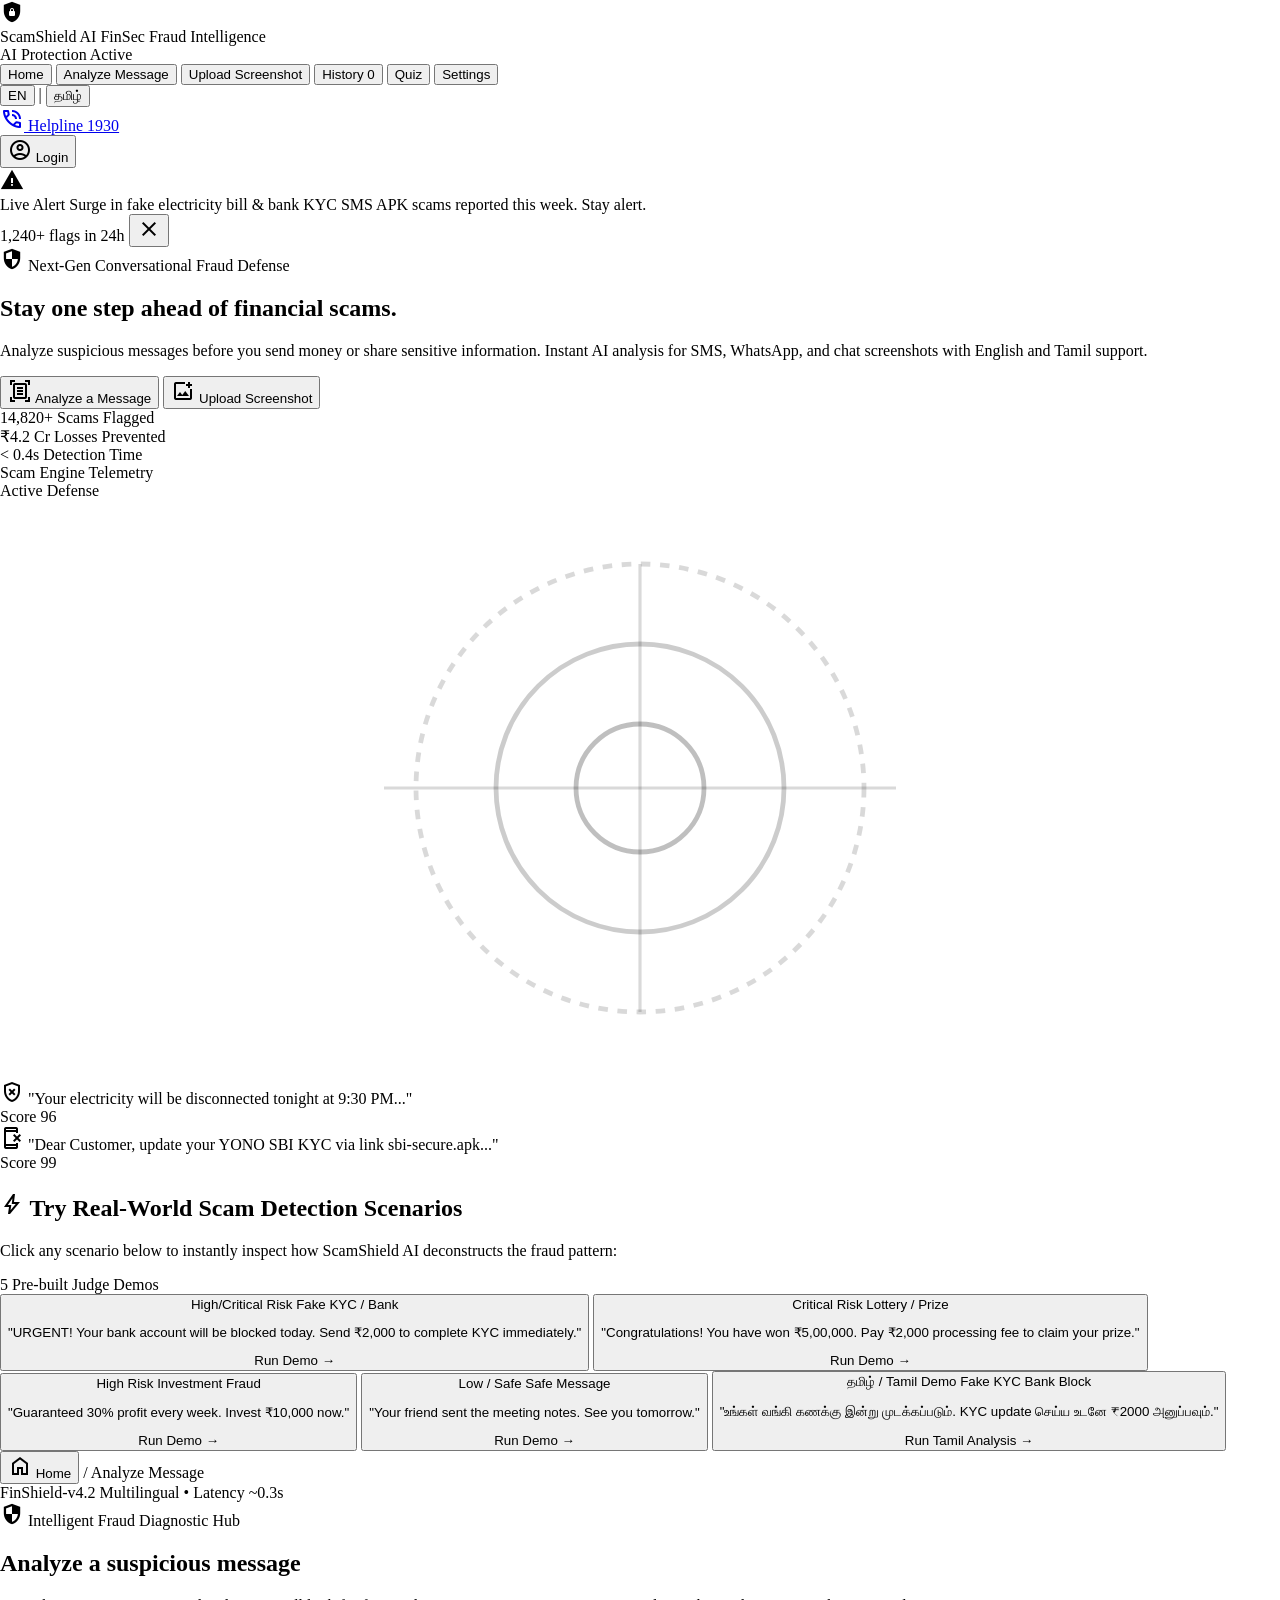
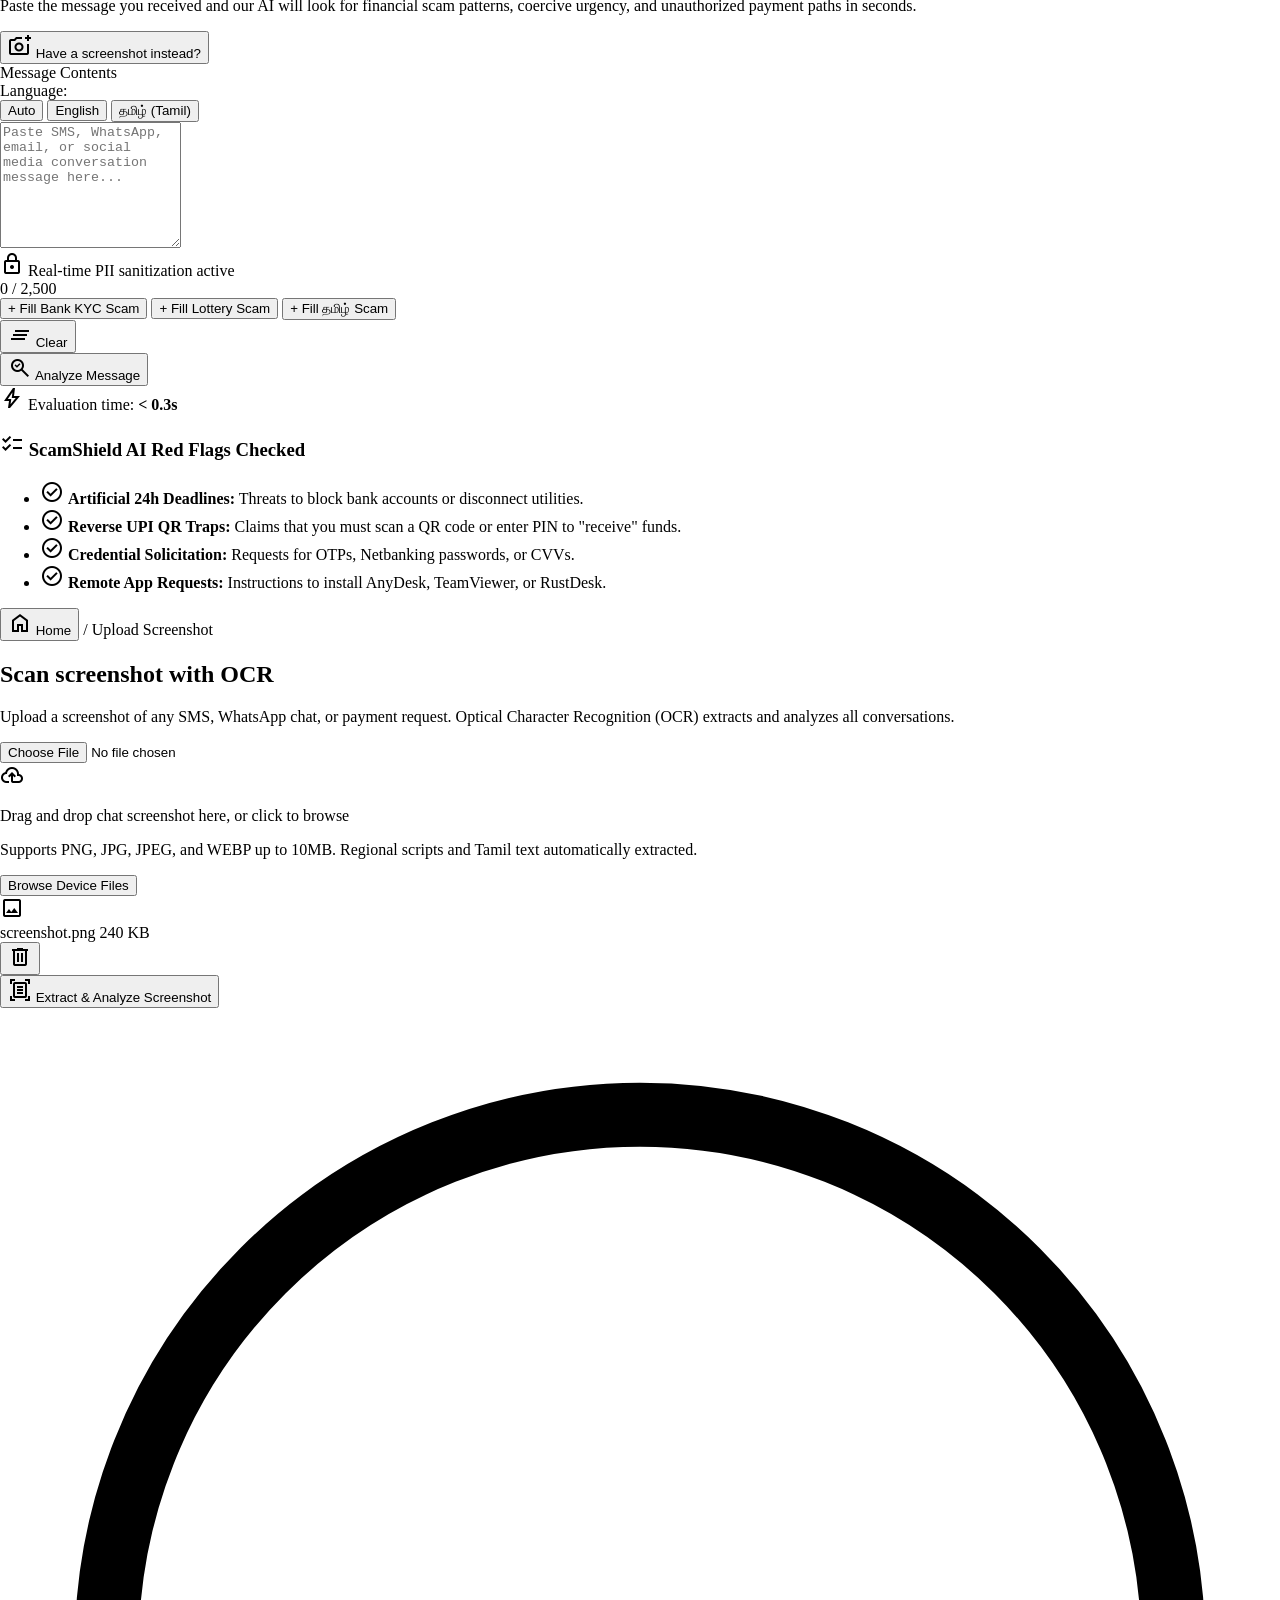
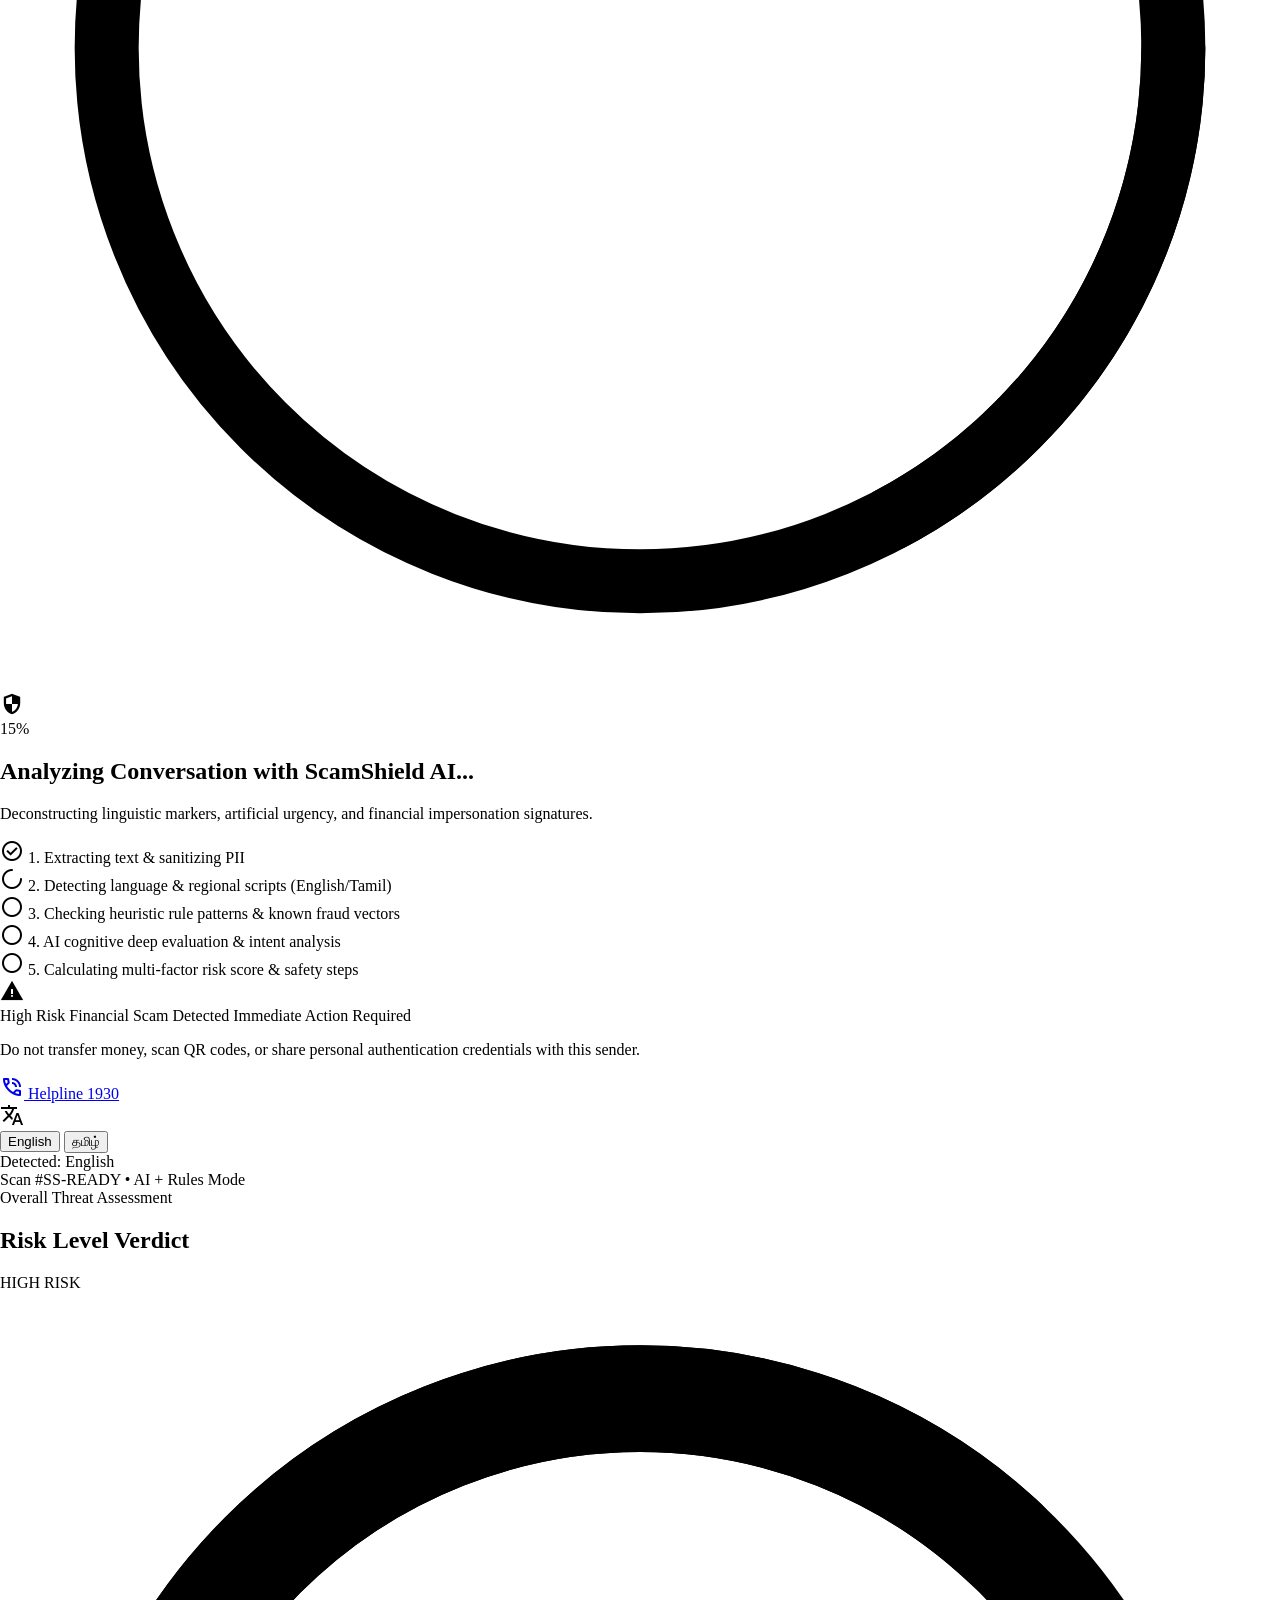
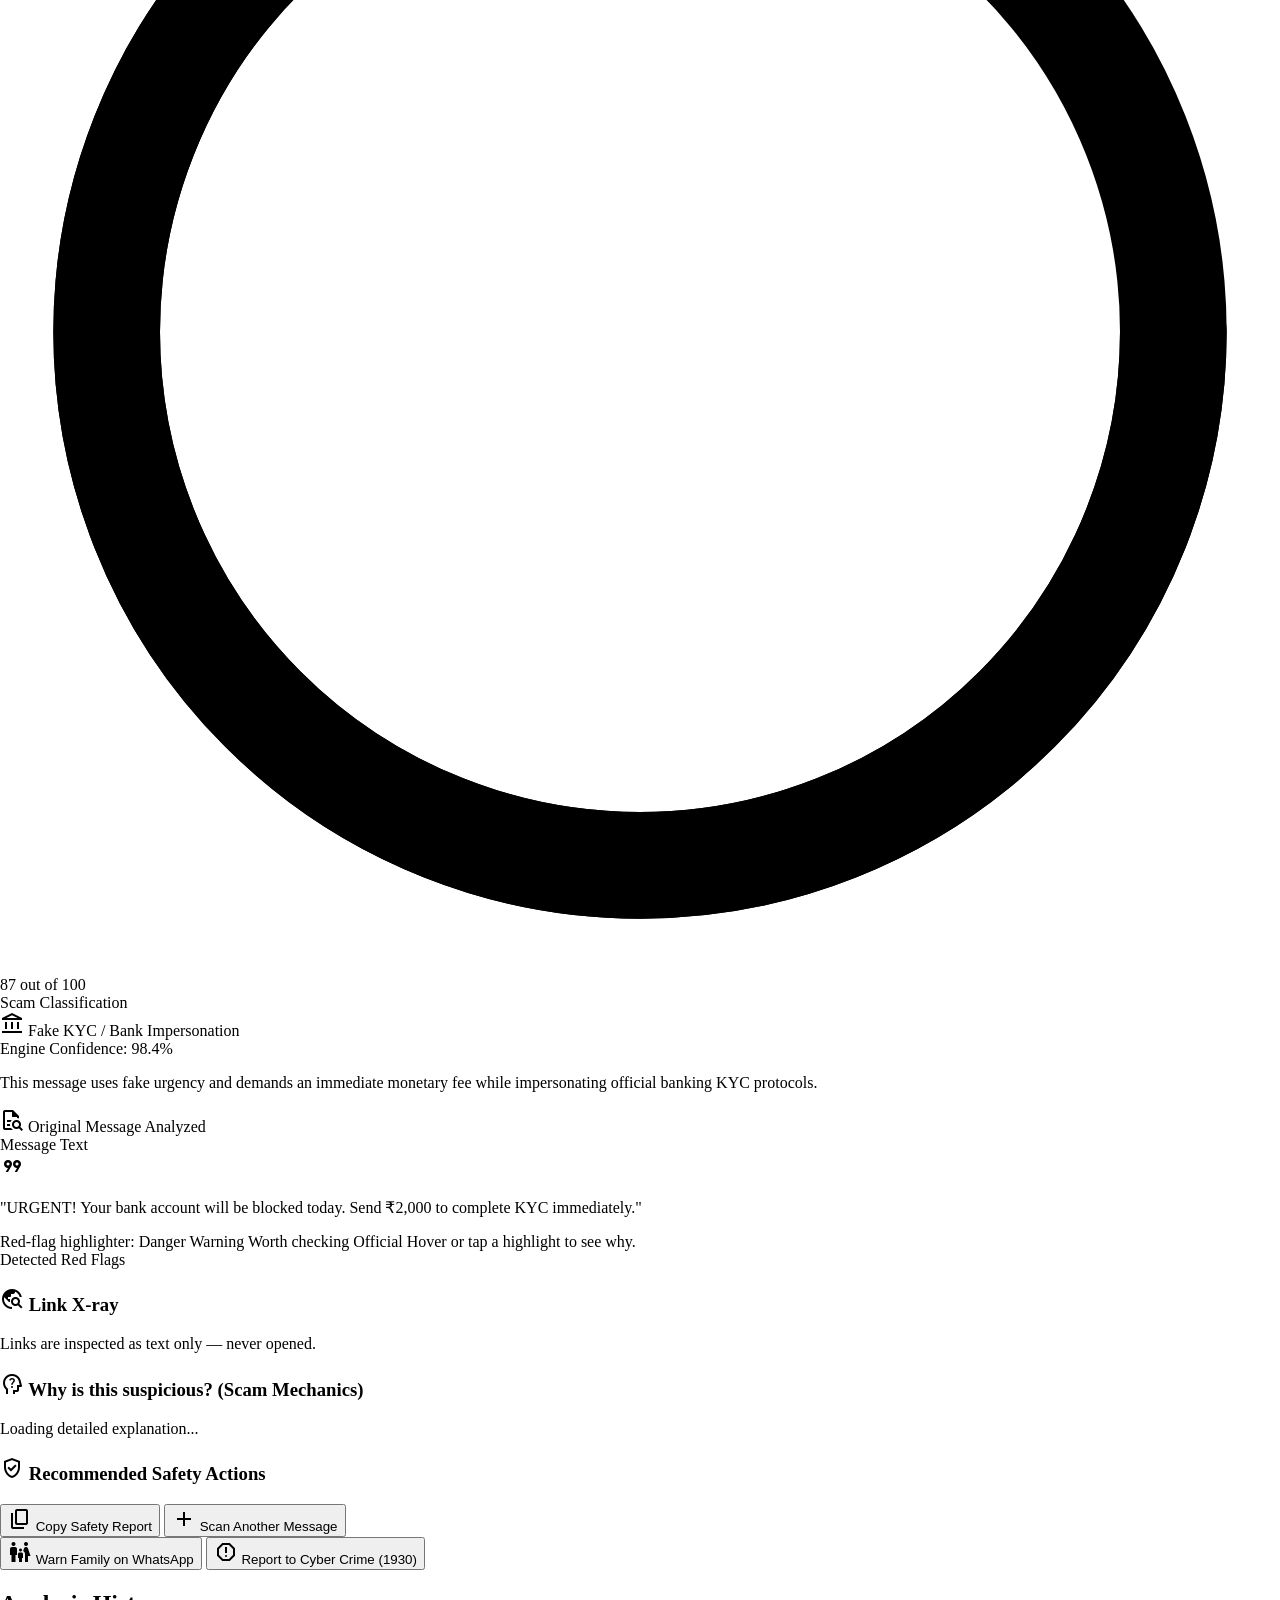
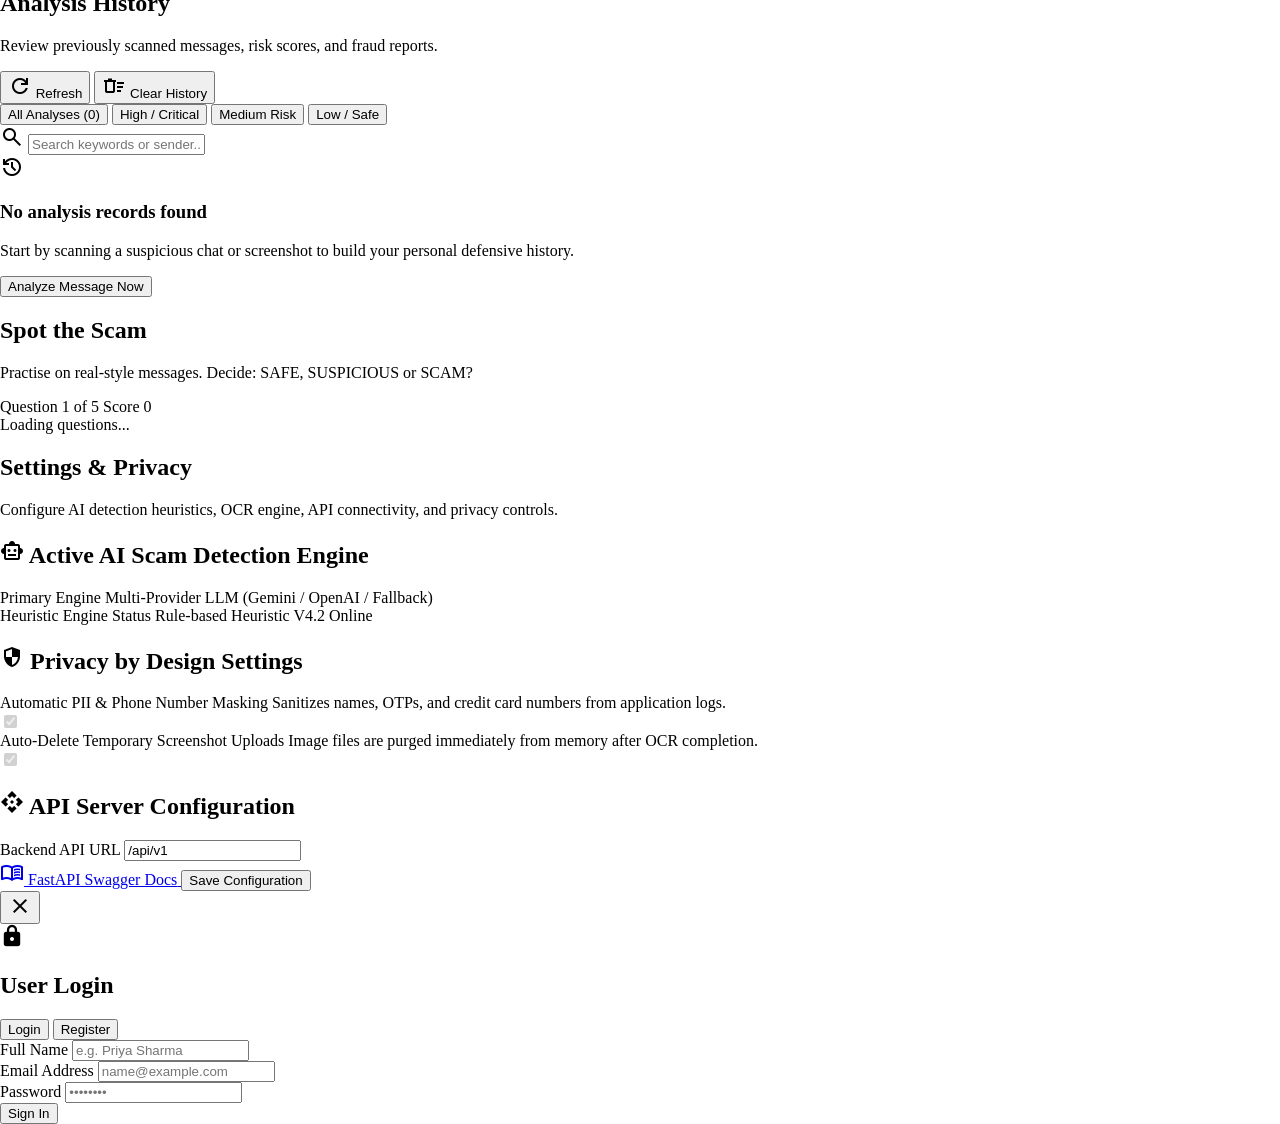
==== commit c4fc50aa: "Add red-flag highlighter, Link X-ray, Spot-the-Scam quiz and WhatsApp family warning - Red-flag high" ====
--- a/frontend/index.html
+++ b/frontend/index.html
@@ -73,6 +73,9 @@
           History
           <span id="nav-history-count" class="px-1.5 py-0.2 rounded-full bg-surface-container text-on-surface-variant text-xs">0</span>
         </button>
+        <button id="nav-quiz" onclick="navigateTo('quiz')" class="px-3.5 py-1.5 rounded-full transition-all hover:text-on-surface hover:bg-surface-container">
+          Quiz
+        </button>
         <button id="nav-settings" onclick="navigateTo('settings')" class="px-3.5 py-1.5 rounded-full transition-all hover:text-on-surface hover:bg-surface-container">
           Settings
         </button>
@@ -712,9 +715,17 @@
 
             <div class="relative p-4 rounded-xl bg-surface-container-low text-on-surface mb-4 border border-surface-container">
               <span class="material-symbols-outlined absolute top-2 right-2 text-[32px] text-outline-variant/30 select-none">format_quote</span>
-              <p id="result-raw-text-quote" class="text-sm text-on-surface leading-relaxed relative z-10 pr-6 italic">
+              <p id="result-raw-text-quote" class="text-sm text-on-surface leading-loose relative z-10 pr-6 whitespace-pre-line">
                 "URGENT! Your bank account will be blocked today. Send ₹2,000 to complete KYC immediately."
               </p>
+            </div>
+            <div id="result-highlight-legend" class="hidden flex flex-wrap items-center gap-x-3 gap-y-1 text-[11px] text-on-surface-variant mb-4 -mt-2">
+              <span class="font-semibold">Red-flag highlighter:</span>
+              <span class="flex items-center gap-1"><span class="w-2.5 h-2.5 rounded-sm bg-red-200 border border-red-400"></span>Danger</span>
+              <span class="flex items-center gap-1"><span class="w-2.5 h-2.5 rounded-sm bg-amber-100 border border-amber-400"></span>Warning</span>
+              <span class="flex items-center gap-1"><span class="w-2.5 h-2.5 rounded-sm bg-sky-100 border border-sky-300"></span>Worth checking</span>
+              <span class="flex items-center gap-1"><span class="w-2.5 h-2.5 rounded-sm bg-emerald-100 border border-emerald-400"></span>Official</span>
+              <span class="italic">Hover or tap a highlight to see why.</span>
             </div>
 
             <!-- Extracted Triggers / Entities -->
@@ -727,6 +738,18 @@
           </div>
         </div>
 
+      </div>
+
+      <!-- Link X-ray: where each link really goes -->
+      <div id="result-link-xray-section" class="hidden bg-surface-container-lowest rounded-xl p-6 shadow-md border border-surface-container mb-6">
+        <div class="flex flex-wrap items-center justify-between gap-2 mb-4">
+          <h3 class="font-headline text-base font-bold text-on-surface flex items-center gap-2">
+            <span class="material-symbols-outlined text-primary text-[22px]">travel_explore</span>
+            <span>Link X-ray</span>
+          </h3>
+          <span class="text-[11px] text-on-surface-variant">Links are inspected as text only &mdash; never opened.</span>
+        </div>
+        <div id="result-link-xray-list" class="grid grid-cols-1 md:grid-cols-2 gap-3"></div>
       </div>
 
       <!-- Why Suspicious & Actionable Recommendations (Stitch Breakdown) -->
@@ -769,7 +792,11 @@
           </button>
         </div>
 
-        <div class="flex items-center gap-2">
+        <div class="flex flex-wrap items-center gap-2">
+          <button id="btn-warn-family" onclick="warnFamilyOnWhatsApp()" class="hidden px-4 py-2 rounded-full bg-emerald-600 text-white hover:bg-emerald-700 text-xs font-bold flex items-center gap-1.5 shadow-sm transition-all">
+            <span class="material-symbols-outlined text-[16px]">family_restroom</span>
+            <span>Warn Family on WhatsApp</span>
+          </button>
           <button onclick="reportScamOnline()" class="px-4 py-2 rounded-full bg-error text-on-error hover:bg-red-700 text-xs font-bold flex items-center gap-1.5 shadow-sm transition-all">
             <span class="material-symbols-outlined text-[16px]">report</span>
             <span>Report to Cyber Crime (1930)</span>
@@ -844,6 +871,25 @@
         </button>
       </div>
 
+    </section>
+
+    <!-- ----------------------------------------------------------------------- -->
+    <!-- Spot-the-Scam Quiz                                                       -->
+    <!-- ----------------------------------------------------------------------- -->
+    <section id="view-quiz" class="hidden fade-in max-w-3xl mx-auto px-4 sm:px-8 py-8 w-full">
+      <div class="flex flex-wrap items-end justify-between gap-4 mb-6">
+        <div>
+          <h1 class="font-headline text-3xl font-extrabold text-on-surface tracking-tight">Spot the Scam</h1>
+          <p class="text-sm text-on-surface-variant mt-1">Practise on real-style messages. Decide: SAFE, SUSPICIOUS or SCAM?</p>
+        </div>
+        <div class="flex items-center gap-3">
+          <span id="quiz-progress" class="text-xs font-semibold text-on-surface-variant">Question 1 of 5</span>
+          <span id="quiz-score" class="px-3 py-1 rounded-full bg-primary-fixed text-primary text-xs font-bold">Score 0</span>
+        </div>
+      </div>
+      <div id="quiz-card" class="bg-surface-container-lowest rounded-xl p-6 sm:p-8 shadow-md border border-surface-container">
+        <div class="text-sm text-on-surface-variant">Loading questions...</div>
+      </div>
     </section>
 
     <!-- ----------------------------------------------------------------------- -->
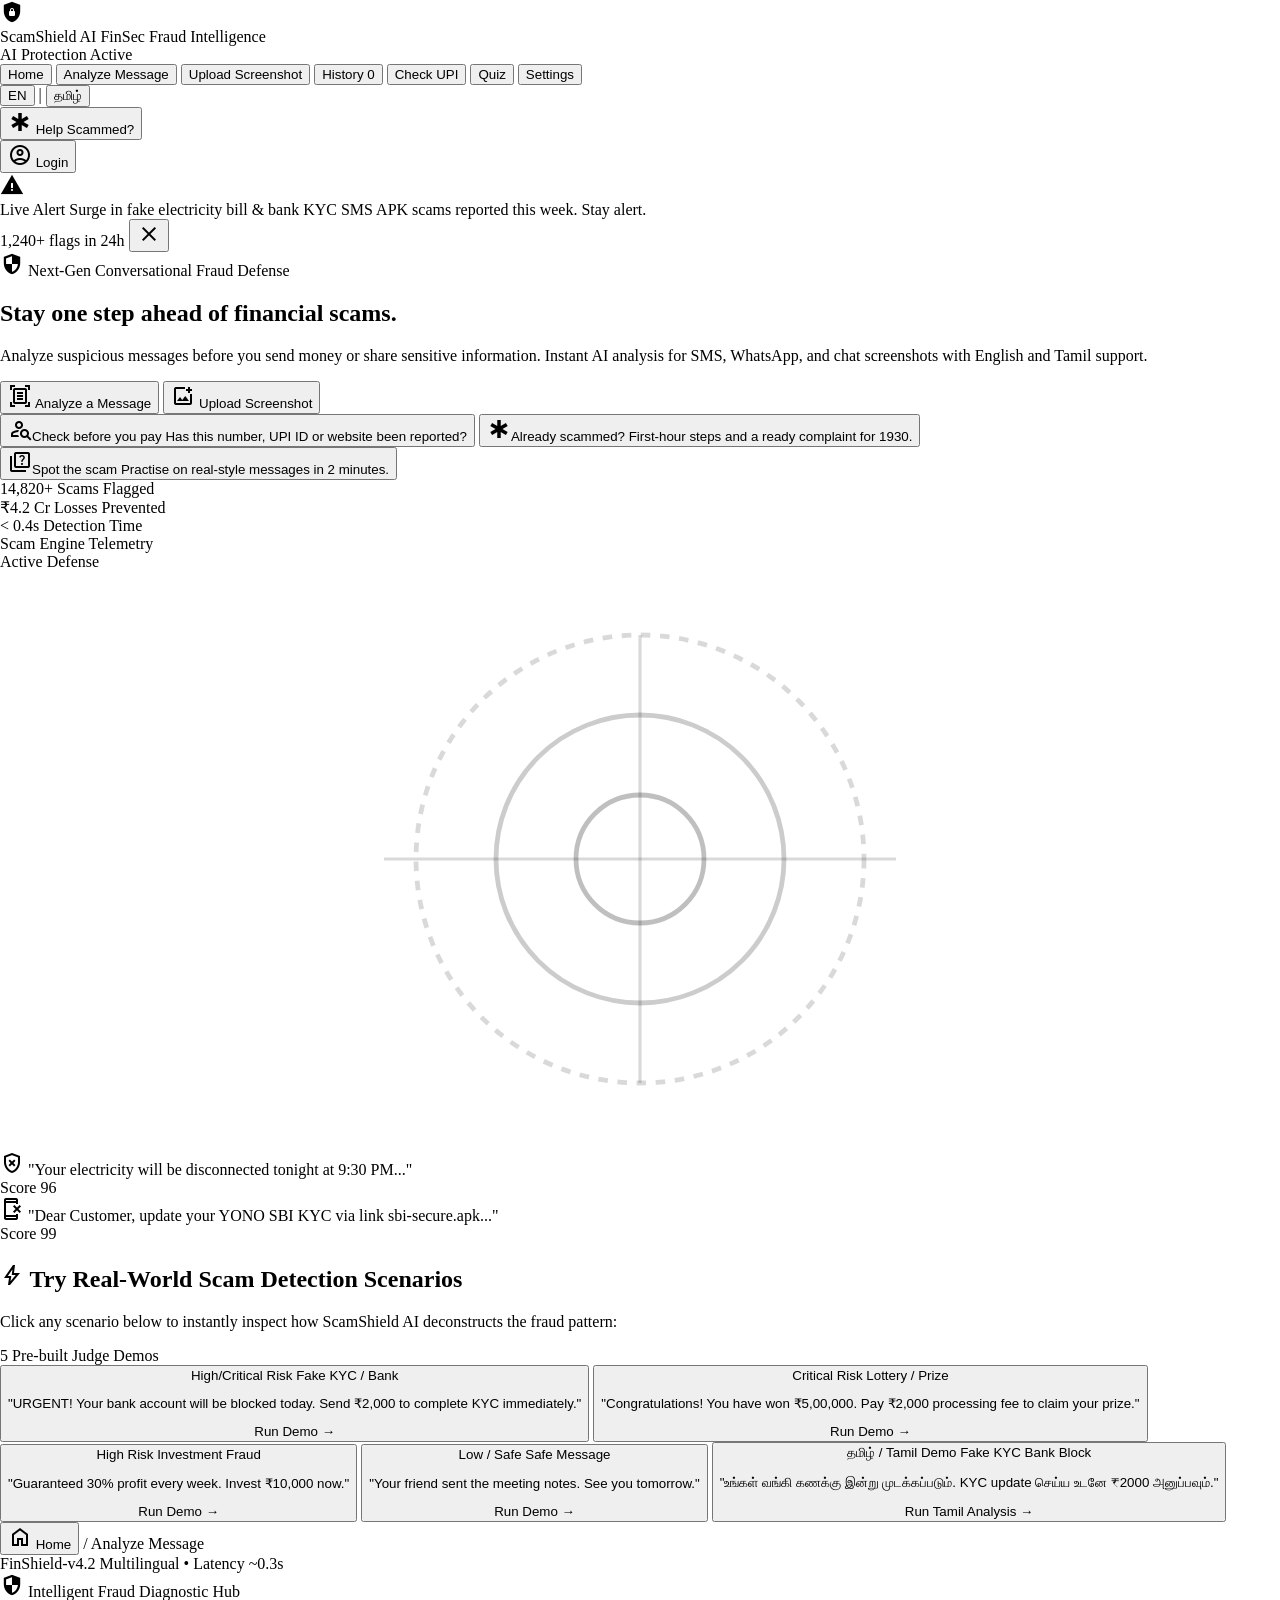
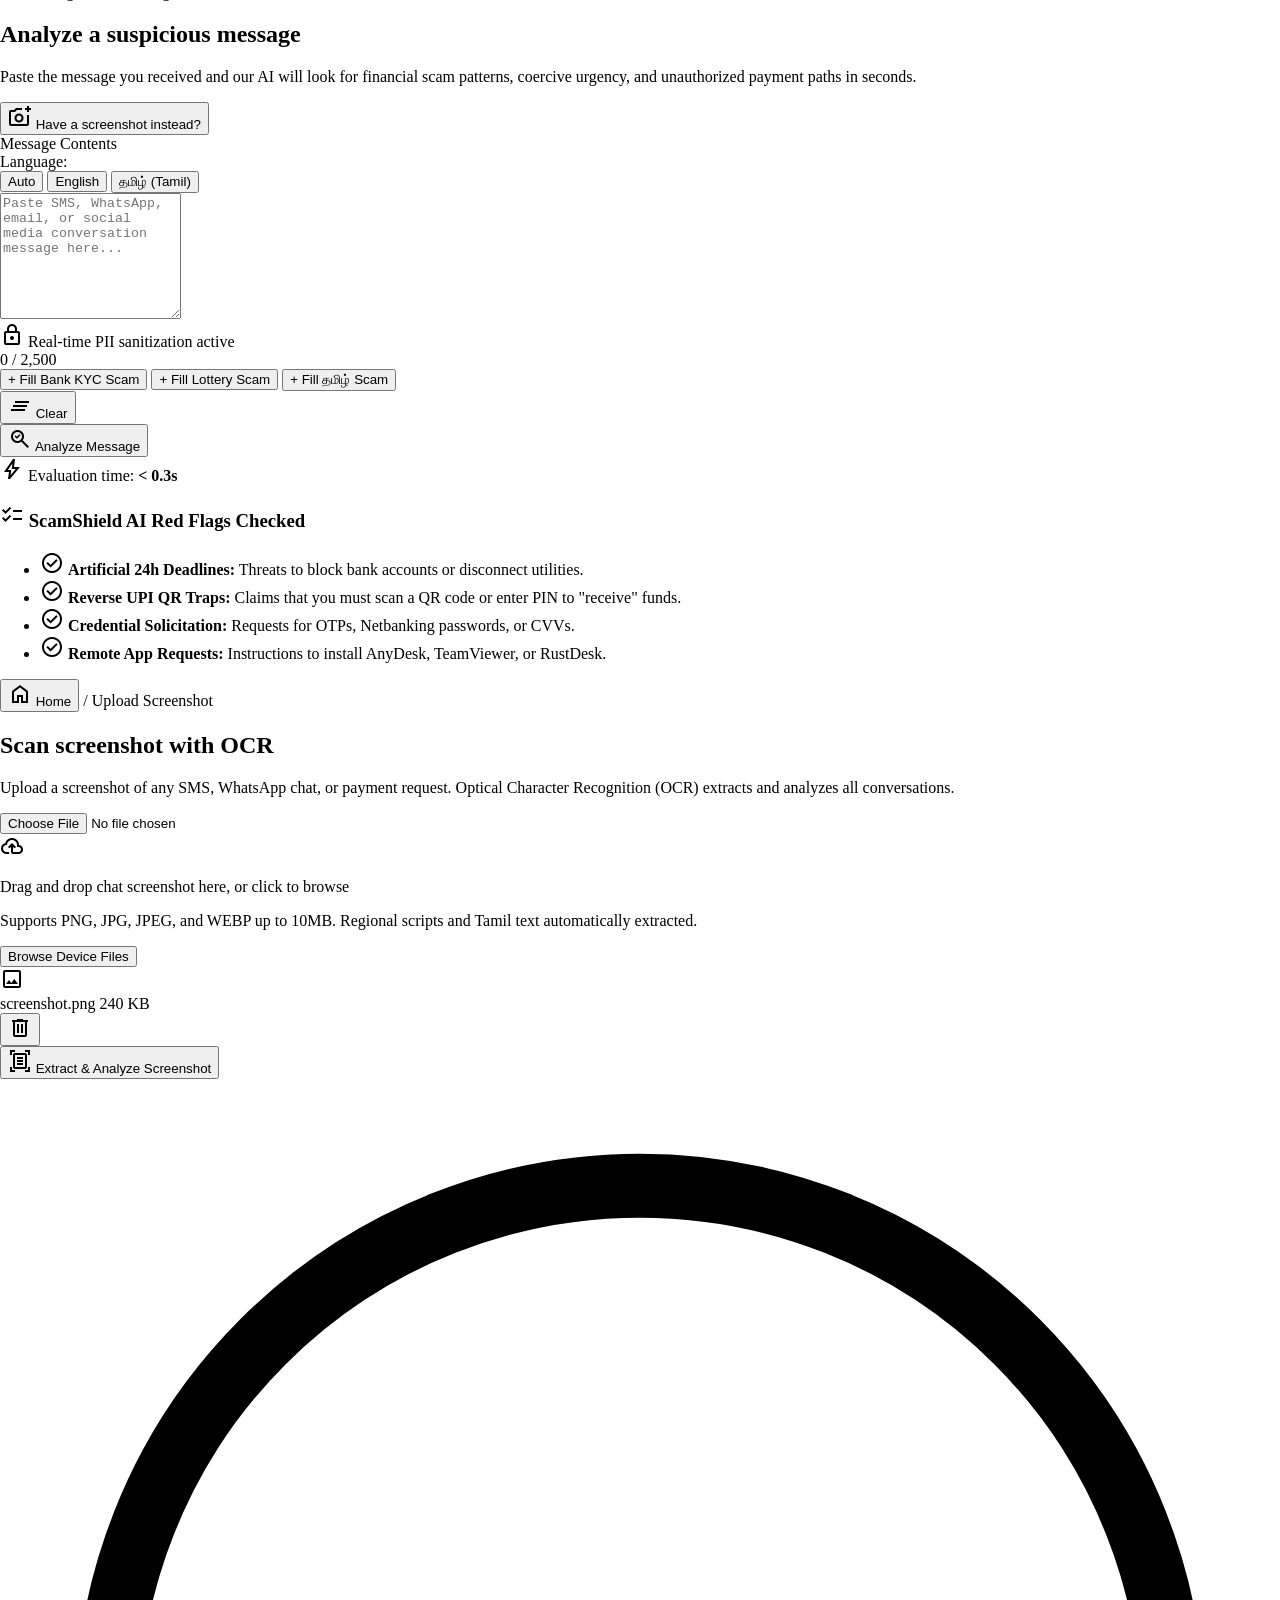
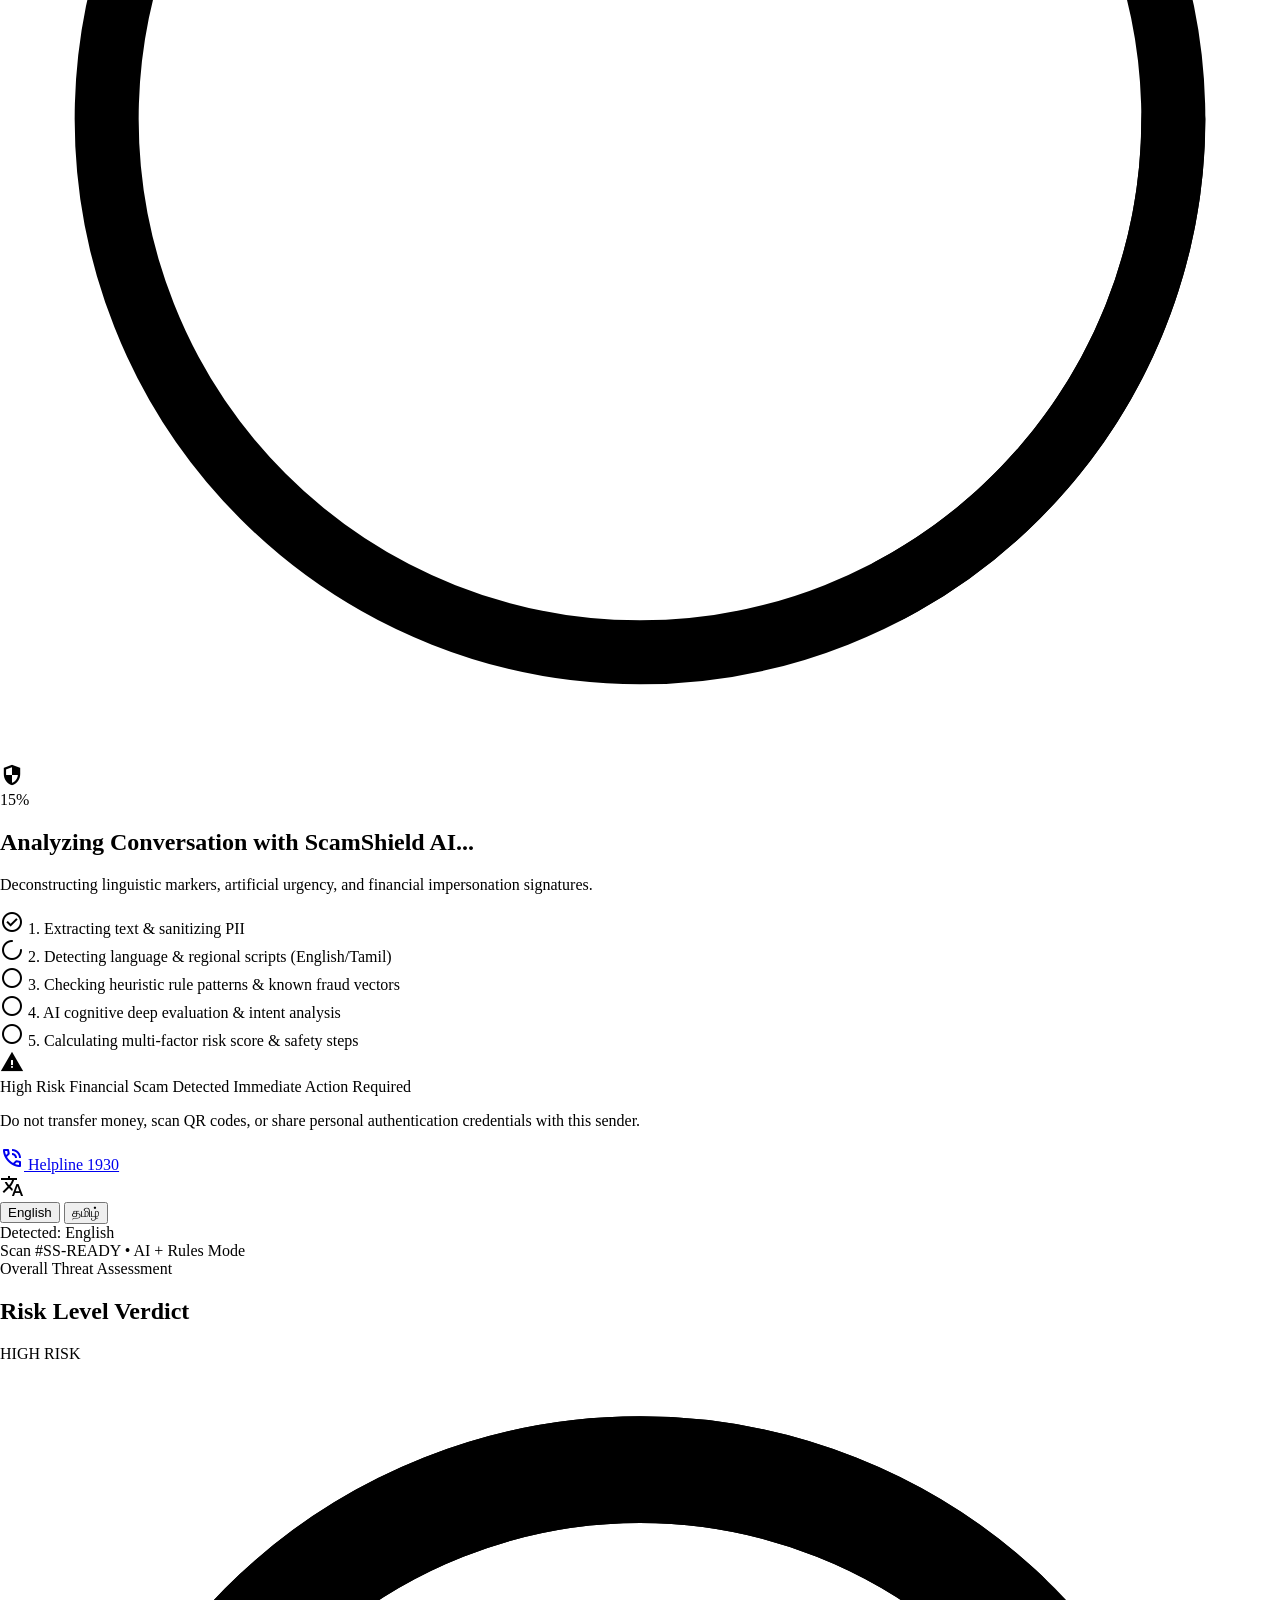
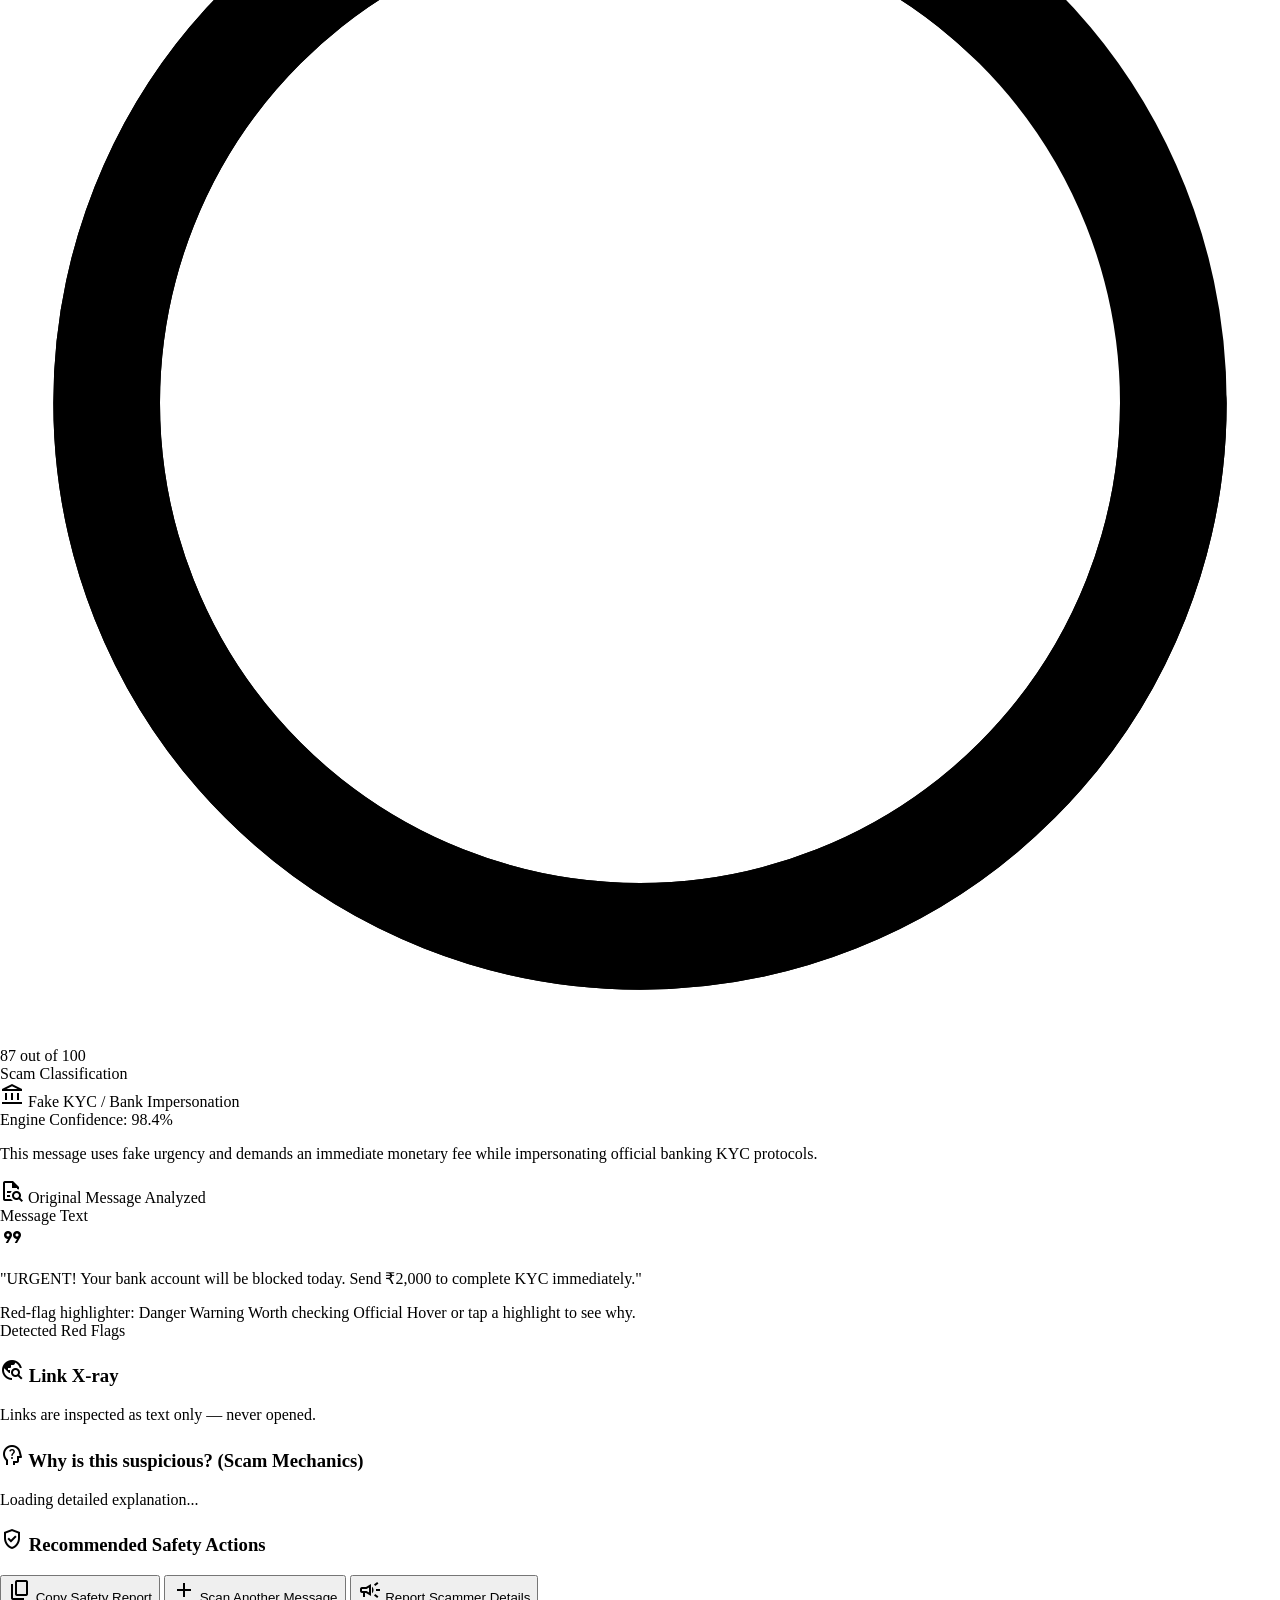
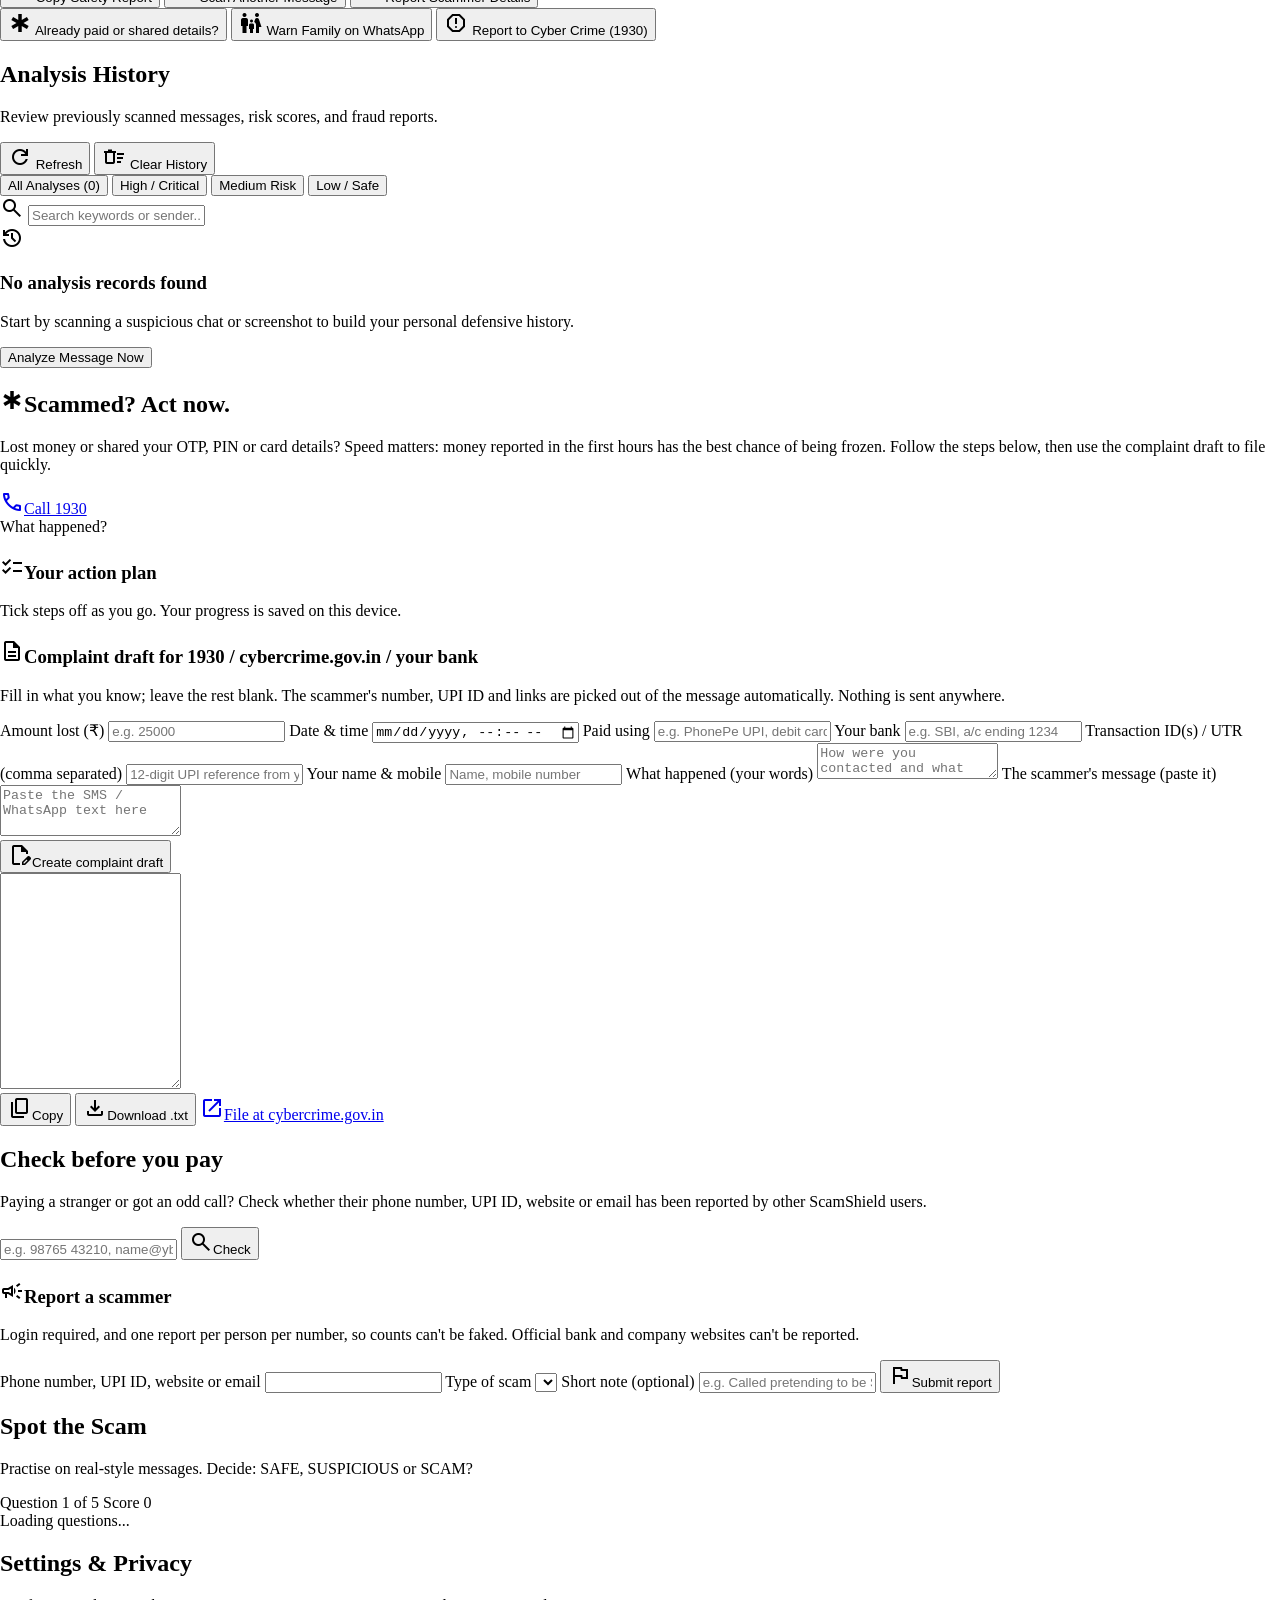
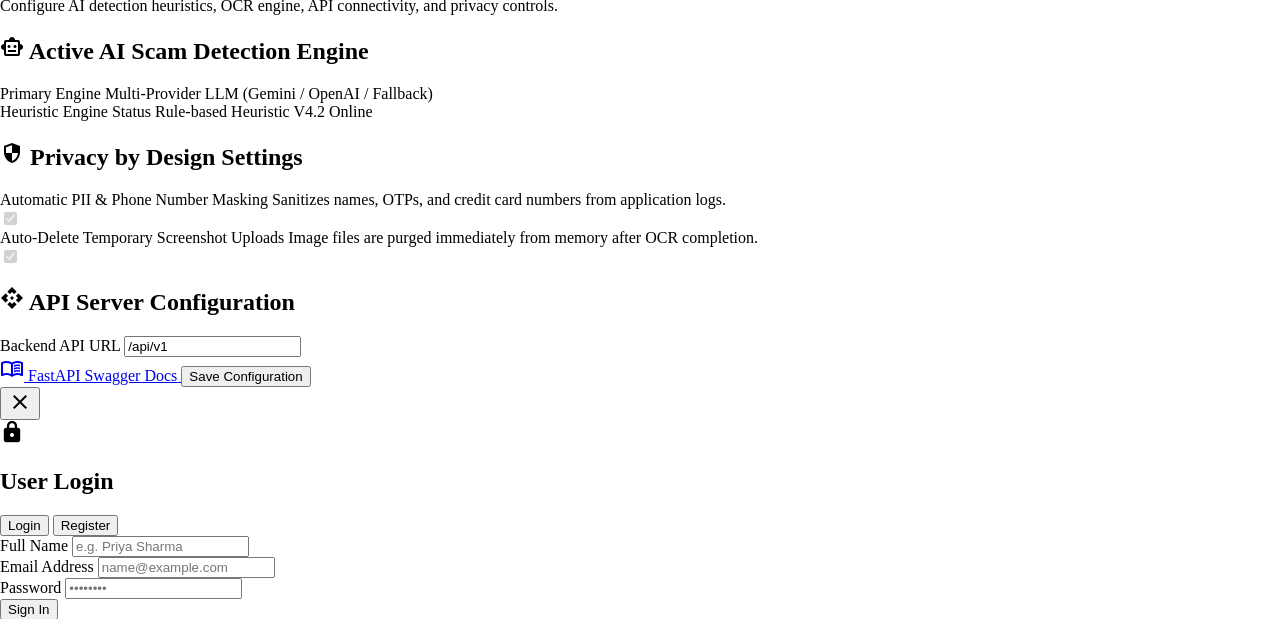
==== commit 07315ed3: "Add emergency response, community scam reports and digital-arrest detection - "Scammed? Get help" mo" ====
--- a/frontend/index.html
+++ b/frontend/index.html
@@ -41,7 +41,7 @@
   <!-- Header / Navigation Bar (Stitch Design)                                  -->
   <!-- ========================================================================= -->
   <header class="fixed top-0 w-full z-50 bg-surface-container-lowest/95 backdrop-blur-md border-b border-surface-container shadow-[0_1px_8px_rgba(0,0,0,0.04)]">
-    <div class="h-16 max-w-7xl mx-auto px-4 sm:px-8 flex items-center justify-between gap-4">
+    <div class="h-16 max-w-7xl mx-auto px-4 sm:px-8 flex items-center justify-between gap-2 sm:gap-4">
       
       <!-- Brand Logo & Title -->
       <div class="flex items-center gap-3 flex-shrink-0 cursor-pointer" onclick="navigateTo('home')">
@@ -50,7 +50,7 @@
         </div>
         <div class="flex flex-col">
           <span class="font-headline text-lg font-bold text-on-surface tracking-tight leading-none">ScamShield AI</span>
-          <span class="text-[10px] text-on-surface-variant font-medium">FinSec Fraud Intelligence</span>
+          <span class="hidden sm:block text-[10px] text-on-surface-variant font-medium">FinSec Fraud Intelligence</span>
         </div>
         <span class="hidden lg:inline-flex items-center gap-1.5 px-2.5 py-0.5 rounded-full bg-surface-container text-primary text-xs font-semibold border border-outline-variant/30 ml-2">
           <span class="w-1.5 h-1.5 rounded-full bg-primary animate-pulse"></span>
@@ -73,6 +73,9 @@
           History
           <span id="nav-history-count" class="px-1.5 py-0.2 rounded-full bg-surface-container text-on-surface-variant text-xs">0</span>
         </button>
+        <button id="nav-community" onclick="navigateTo('community')" title="Check a number, UPI ID or website before paying, and report scammers" class="px-3.5 py-1.5 rounded-full transition-all hover:text-on-surface hover:bg-surface-container whitespace-nowrap">
+          Check UPI
+        </button>
         <button id="nav-quiz" onclick="navigateTo('quiz')" class="px-3.5 py-1.5 rounded-full transition-all hover:text-on-surface hover:bg-surface-container">
           Quiz
         </button>
@@ -95,17 +98,18 @@
           </button>
         </div>
 
-        <!-- 1930 Emergency Helpline Pill -->
-        <a href="tel:1930" title="National Cyber Crime Helpline (India)" class="hidden xl:inline-flex items-center gap-1.5 px-3 py-1 rounded-full bg-error-container/50 border border-error/20 text-error text-xs font-bold hover:bg-error-container transition-all">
-          <span class="material-symbols-outlined text-[16px] text-error">phone_in_talk</span>
-          <span>Helpline 1930</span>
-        </a>
+        <!-- Emergency: "I've been scammed" -->
+        <button id="btn-emergency" onclick="navigateTo('emergency')" title="Lost money or shared details? Get step-by-step help" class="inline-flex items-center gap-1.5 px-3 py-1.5 rounded-full bg-error text-on-error text-xs font-bold shadow-sm hover:bg-red-700 transition-all">
+          <span class="material-symbols-outlined text-[16px]">emergency</span>
+          <span class="sm:hidden">Help</span>
+          <span class="hidden sm:inline whitespace-nowrap">Scammed?</span>
+        </button>
 
         <!-- User Authentication & Profile Pill -->
         <div id="auth-section" class="flex items-center gap-2 pl-2 border-l border-surface-container">
           <button id="auth-btn" onclick="openAuthModal()" class="flex items-center gap-2 px-3 py-1.5 rounded-full bg-primary text-on-primary text-xs font-semibold shadow-sm hover:bg-primary-container transition-all">
             <span class="material-symbols-outlined text-[16px]">account_circle</span>
-            <span id="auth-btn-label">Login</span>
+            <span id="auth-btn-label" class="hidden sm:inline">Login</span>
           </button>
         </div>
 
@@ -130,8 +134,8 @@
             <span class="material-symbols-outlined text-[20px] material-symbols-fill">warning</span>
           </span>
           <div class="flex flex-col sm:flex-row sm:items-center gap-1 sm:gap-2 min-w-0">
-            <span class="text-xs uppercase tracking-wider bg-error text-on-error px-2 py-0.5 rounded-full font-bold shrink-0">Live Alert</span>
-            <span id="home-alert-text" class="text-sm font-medium text-on-error-container truncate">
+            <span class="text-xs uppercase tracking-wider bg-error text-on-error px-2 py-0.5 rounded-full font-bold shrink-0 self-start sm:self-auto">Live Alert</span>
+            <span id="home-alert-text" class="text-sm font-medium text-on-error-container md:truncate">
               Surge in fake electricity bill & bank KYC SMS APK scams reported this week. Stay alert.
             </span>
           </div>
@@ -169,6 +173,22 @@
             <button onclick="navigateTo('upload')" class="inline-flex items-center gap-2 px-6 py-3 rounded-full bg-surface-container-lowest text-on-surface font-semibold text-sm shadow-sm border border-outline-variant/30 hover:bg-surface-container hover:shadow transition-all">
               <span class="material-symbols-outlined text-[20px] text-primary">add_photo_alternate</span>
               <span id="hero-btn-upload">Upload Screenshot</span>
+            </button>
+          </div>
+
+          <!-- Quick help tiles -->
+          <div class="grid grid-cols-1 sm:grid-cols-3 gap-2 -mt-2">
+            <button onclick="navigateTo('community')" class="text-left p-3 rounded-xl bg-surface-container-lowest border border-surface-container shadow-sm hover:shadow transition-all">
+              <span class="flex items-center gap-1.5 text-xs font-bold text-primary"><span class="material-symbols-outlined text-[18px]">person_search</span>Check before you pay</span>
+              <span class="block text-[11px] text-on-surface-variant mt-1">Has this number, UPI ID or website been reported?</span>
+            </button>
+            <button onclick="navigateTo('emergency')" class="text-left p-3 rounded-xl bg-error-container/60 border border-error/20 shadow-sm hover:shadow transition-all">
+              <span class="flex items-center gap-1.5 text-xs font-bold text-error"><span class="material-symbols-outlined text-[18px]">emergency</span>Already scammed?</span>
+              <span class="block text-[11px] text-on-error-container mt-1">First-hour steps and a ready complaint for 1930.</span>
+            </button>
+            <button onclick="navigateTo('quiz')" class="text-left p-3 rounded-xl bg-surface-container-lowest border border-surface-container shadow-sm hover:shadow transition-all">
+              <span class="flex items-center gap-1.5 text-xs font-bold text-primary"><span class="material-symbols-outlined text-[18px]">quiz</span>Spot the scam</span>
+              <span class="block text-[11px] text-on-surface-variant mt-1">Practise on real-style messages in 2 minutes.</span>
             </button>
           </div>
 
@@ -790,9 +810,17 @@
             <span class="material-symbols-outlined text-[16px]">add</span>
             <span>Scan Another Message</span>
           </button>
+          <button id="btn-report-community" onclick="reportFromCurrentAnalysis()" class="hidden px-4 py-2 rounded-full bg-surface-container-lowest hover:bg-surface-container text-xs font-bold text-on-surface flex items-center gap-1.5 shadow-sm border border-outline-variant/30 transition-all">
+            <span class="material-symbols-outlined text-[16px]">campaign</span>
+            <span>Report Scammer Details</span>
+          </button>
         </div>
 
         <div class="flex flex-wrap items-center gap-2">
+          <button id="btn-emergency-from-result" onclick="openEmergencyFromResult()" class="hidden px-4 py-2 rounded-full bg-amber-400 text-amber-950 hover:bg-amber-500 text-xs font-bold flex items-center gap-1.5 shadow-sm transition-all">
+            <span class="material-symbols-outlined text-[16px]">emergency</span>
+            <span>Already paid or shared details?</span>
+          </button>
           <button id="btn-warn-family" onclick="warnFamilyOnWhatsApp()" class="hidden px-4 py-2 rounded-full bg-emerald-600 text-white hover:bg-emerald-700 text-xs font-bold flex items-center gap-1.5 shadow-sm transition-all">
             <span class="material-symbols-outlined text-[16px]">family_restroom</span>
             <span>Warn Family on WhatsApp</span>
@@ -871,6 +899,117 @@
         </button>
       </div>
 
+    </section>
+
+    <!-- ----------------------------------------------------------------------- -->
+    <!-- Emergency: I've been scammed                                             -->
+    <!-- ----------------------------------------------------------------------- -->
+    <section id="view-emergency" class="hidden fade-in max-w-6xl mx-auto px-4 sm:px-8 py-8 w-full">
+      <div class="rounded-xl bg-error text-on-error p-6 sm:p-8 shadow-xl mb-6 flex flex-col md:flex-row md:items-center justify-between gap-4">
+        <div>
+          <h1 class="font-headline text-2xl sm:text-3xl font-extrabold tracking-tight flex items-center gap-2">
+            <span class="material-symbols-outlined text-[32px]">emergency</span>Scammed? Act now.
+          </h1>
+          <p class="text-sm mt-2 max-w-2xl opacity-95">Lost money or shared your OTP, PIN or card details? Speed matters: money reported in the first hours has the best chance of being frozen. Follow the steps below, then use the complaint draft to file quickly.</p>
+        </div>
+        <a href="tel:1930" class="shrink-0 px-6 py-3 rounded-full bg-on-error text-error font-extrabold text-lg flex items-center justify-center gap-2 shadow-lg hover:scale-[1.02] transition-transform">
+          <span class="material-symbols-outlined text-[24px]">call</span>Call 1930
+        </a>
+      </div>
+
+      <div class="mb-6">
+        <div class="text-xs font-bold text-on-surface-variant uppercase tracking-wider mb-2">What happened?</div>
+        <div id="emergency-incident-chips" class="flex flex-wrap gap-2"></div>
+      </div>
+
+      <div class="grid grid-cols-1 lg:grid-cols-12 gap-6">
+        <div class="lg:col-span-6 bg-surface-container-lowest rounded-xl p-6 shadow-md border border-surface-container">
+          <h3 class="font-headline text-base font-bold text-on-surface flex items-center gap-2 mb-1">
+            <span class="material-symbols-outlined text-error text-[22px]">checklist</span>Your action plan
+          </h3>
+          <p class="text-[11px] text-on-surface-variant mb-4">Tick steps off as you go. Your progress is saved on this device.</p>
+          <div id="emergency-steps" class="space-y-3"></div>
+        </div>
+
+        <div class="lg:col-span-6 bg-surface-container-lowest rounded-xl p-6 shadow-md border border-surface-container">
+          <h3 class="font-headline text-base font-bold text-on-surface flex items-center gap-2 mb-1">
+            <span class="material-symbols-outlined text-primary text-[22px]">description</span>Complaint draft for 1930 / cybercrime.gov.in / your bank
+          </h3>
+          <p class="text-[11px] text-on-surface-variant mb-4">Fill in what you know; leave the rest blank. The scammer's number, UPI ID and links are picked out of the message automatically. Nothing is sent anywhere.</p>
+          <div class="grid grid-cols-2 gap-3 text-xs">
+            <label class="flex flex-col gap-1 font-semibold text-on-surface-variant">Amount lost (₹)
+              <input id="em-amount" type="number" min="0" step="1" placeholder="e.g. 25000" class="px-3 py-2 rounded-lg bg-surface-container-low border border-outline-variant/40 text-on-surface font-normal"/>
+            </label>
+            <label class="flex flex-col gap-1 font-semibold text-on-surface-variant">Date &amp; time
+              <input id="em-datetime" type="datetime-local" class="px-3 py-2 rounded-lg bg-surface-container-low border border-outline-variant/40 text-on-surface font-normal"/>
+            </label>
+            <label class="flex flex-col gap-1 font-semibold text-on-surface-variant">Paid using
+              <input id="em-method" type="text" placeholder="e.g. PhonePe UPI, debit card" class="px-3 py-2 rounded-lg bg-surface-container-low border border-outline-variant/40 text-on-surface font-normal"/>
+            </label>
+            <label class="flex flex-col gap-1 font-semibold text-on-surface-variant">Your bank
+              <input id="em-bank" type="text" placeholder="e.g. SBI, a/c ending 1234" class="px-3 py-2 rounded-lg bg-surface-container-low border border-outline-variant/40 text-on-surface font-normal"/>
+            </label>
+            <label class="col-span-2 flex flex-col gap-1 font-semibold text-on-surface-variant">Transaction ID(s) / UTR (comma separated)
+              <input id="em-txn" type="text" placeholder="12-digit UPI reference from your payment app or bank SMS" class="px-3 py-2 rounded-lg bg-surface-container-low border border-outline-variant/40 text-on-surface font-normal"/>
+            </label>
+            <label class="col-span-2 flex flex-col gap-1 font-semibold text-on-surface-variant">Your name &amp; mobile
+              <input id="em-name" type="text" placeholder="Name, mobile number" class="px-3 py-2 rounded-lg bg-surface-container-low border border-outline-variant/40 text-on-surface font-normal"/>
+            </label>
+            <label class="col-span-2 flex flex-col gap-1 font-semibold text-on-surface-variant">What happened (your words)
+              <textarea id="em-desc" rows="2" placeholder="How were you contacted and what were you asked to do?" class="px-3 py-2 rounded-lg bg-surface-container-low border border-outline-variant/40 text-on-surface font-normal"></textarea>
+            </label>
+            <label class="col-span-2 flex flex-col gap-1 font-semibold text-on-surface-variant">The scammer's message (paste it)
+              <textarea id="em-message" rows="3" placeholder="Paste the SMS / WhatsApp text here" class="px-3 py-2 rounded-lg bg-surface-container-low border border-outline-variant/40 text-on-surface font-normal"></textarea>
+            </label>
+          </div>
+          <button onclick="generateComplaintDraft()" class="mt-4 w-full px-4 py-2.5 rounded-full bg-primary text-on-primary hover:bg-primary-container text-sm font-bold flex items-center justify-center gap-2 shadow-sm">
+            <span class="material-symbols-outlined text-[18px]">edit_document</span>Create complaint draft
+          </button>
+          <div id="em-draft-section" class="hidden mt-4">
+            <textarea id="em-draft" rows="14" readonly class="w-full p-3 rounded-lg bg-surface-container-low border border-outline-variant/40 text-[11px] font-code text-on-surface leading-relaxed"></textarea>
+            <div class="flex flex-wrap gap-2 mt-2">
+              <button onclick="copyComplaintDraft()" class="px-3.5 py-1.5 rounded-full bg-surface-container hover:bg-surface-container-high text-primary font-bold text-xs flex items-center gap-1"><span class="material-symbols-outlined text-[16px]">content_copy</span>Copy</button>
+              <button onclick="downloadComplaintDraft()" class="px-3.5 py-1.5 rounded-full bg-surface-container hover:bg-surface-container-high text-primary font-bold text-xs flex items-center gap-1"><span class="material-symbols-outlined text-[16px]">download</span>Download .txt</button>
+              <a href="https://cybercrime.gov.in" target="_blank" rel="noopener" class="px-3.5 py-1.5 rounded-full bg-error text-on-error font-bold text-xs flex items-center gap-1"><span class="material-symbols-outlined text-[16px]">open_in_new</span>File at cybercrime.gov.in</a>
+            </div>
+          </div>
+        </div>
+      </div>
+    </section>
+
+    <!-- ----------------------------------------------------------------------- -->
+    <!-- Community: check before you pay / report a scammer                      -->
+    <!-- ----------------------------------------------------------------------- -->
+    <section id="view-community" class="hidden fade-in max-w-4xl mx-auto px-4 sm:px-8 py-8 w-full">
+      <h1 class="font-headline text-3xl font-extrabold text-on-surface tracking-tight">Check before you pay</h1>
+      <p class="text-sm text-on-surface-variant mt-1 mb-6">Paying a stranger or got an odd call? Check whether their phone number, UPI ID, website or email has been reported by other ScamShield users.</p>
+
+      <div class="bg-surface-container-lowest rounded-xl p-6 shadow-md border border-surface-container mb-6">
+        <form onsubmit="event.preventDefault(); lookupIdentifier();" class="flex flex-col sm:flex-row gap-2">
+          <input id="community-query" type="text" placeholder="e.g. 98765 43210, name@ybl, sbi-kyc-update.xyz" class="flex-1 px-4 py-2.5 rounded-full bg-surface-container-low border border-outline-variant/40 text-sm text-on-surface"/>
+          <button type="submit" class="px-5 py-2.5 rounded-full bg-primary text-on-primary hover:bg-primary-container text-sm font-bold flex items-center justify-center gap-1.5"><span class="material-symbols-outlined text-[18px]">search</span>Check</button>
+        </form>
+        <div id="community-result" class="mt-4"></div>
+      </div>
+
+      <div class="bg-surface-container-lowest rounded-xl p-6 shadow-md border border-surface-container">
+        <h3 class="font-headline text-base font-bold text-on-surface flex items-center gap-2 mb-1">
+          <span class="material-symbols-outlined text-error text-[22px]">campaign</span>Report a scammer
+        </h3>
+        <p class="text-[11px] text-on-surface-variant mb-4">Login required, and one report per person per number, so counts can't be faked. Official bank and company websites can't be reported.</p>
+        <form onsubmit="event.preventDefault(); submitCommunityReport();" class="grid grid-cols-1 sm:grid-cols-2 gap-3 text-xs">
+          <label class="flex flex-col gap-1 font-semibold text-on-surface-variant sm:col-span-2">Phone number, UPI ID, website or email
+            <input id="report-identifier" type="text" required minlength="3" class="px-3 py-2 rounded-lg bg-surface-container-low border border-outline-variant/40 text-on-surface font-normal text-sm"/>
+          </label>
+          <label class="flex flex-col gap-1 font-semibold text-on-surface-variant">Type of scam
+            <select id="report-category" class="px-3 py-2 rounded-lg bg-surface-container-low border border-outline-variant/40 text-on-surface font-normal"></select>
+          </label>
+          <label class="flex flex-col gap-1 font-semibold text-on-surface-variant">Short note (optional)
+            <input id="report-note" type="text" maxlength="500" placeholder="e.g. Called pretending to be SBI" class="px-3 py-2 rounded-lg bg-surface-container-low border border-outline-variant/40 text-on-surface font-normal"/>
+          </label>
+          <button type="submit" class="sm:col-span-2 px-4 py-2.5 rounded-full bg-error text-on-error hover:bg-red-700 text-sm font-bold flex items-center justify-center gap-1.5"><span class="material-symbols-outlined text-[18px]">flag</span>Submit report</button>
+        </form>
+      </div>
     </section>
 
     <!-- ----------------------------------------------------------------------- -->
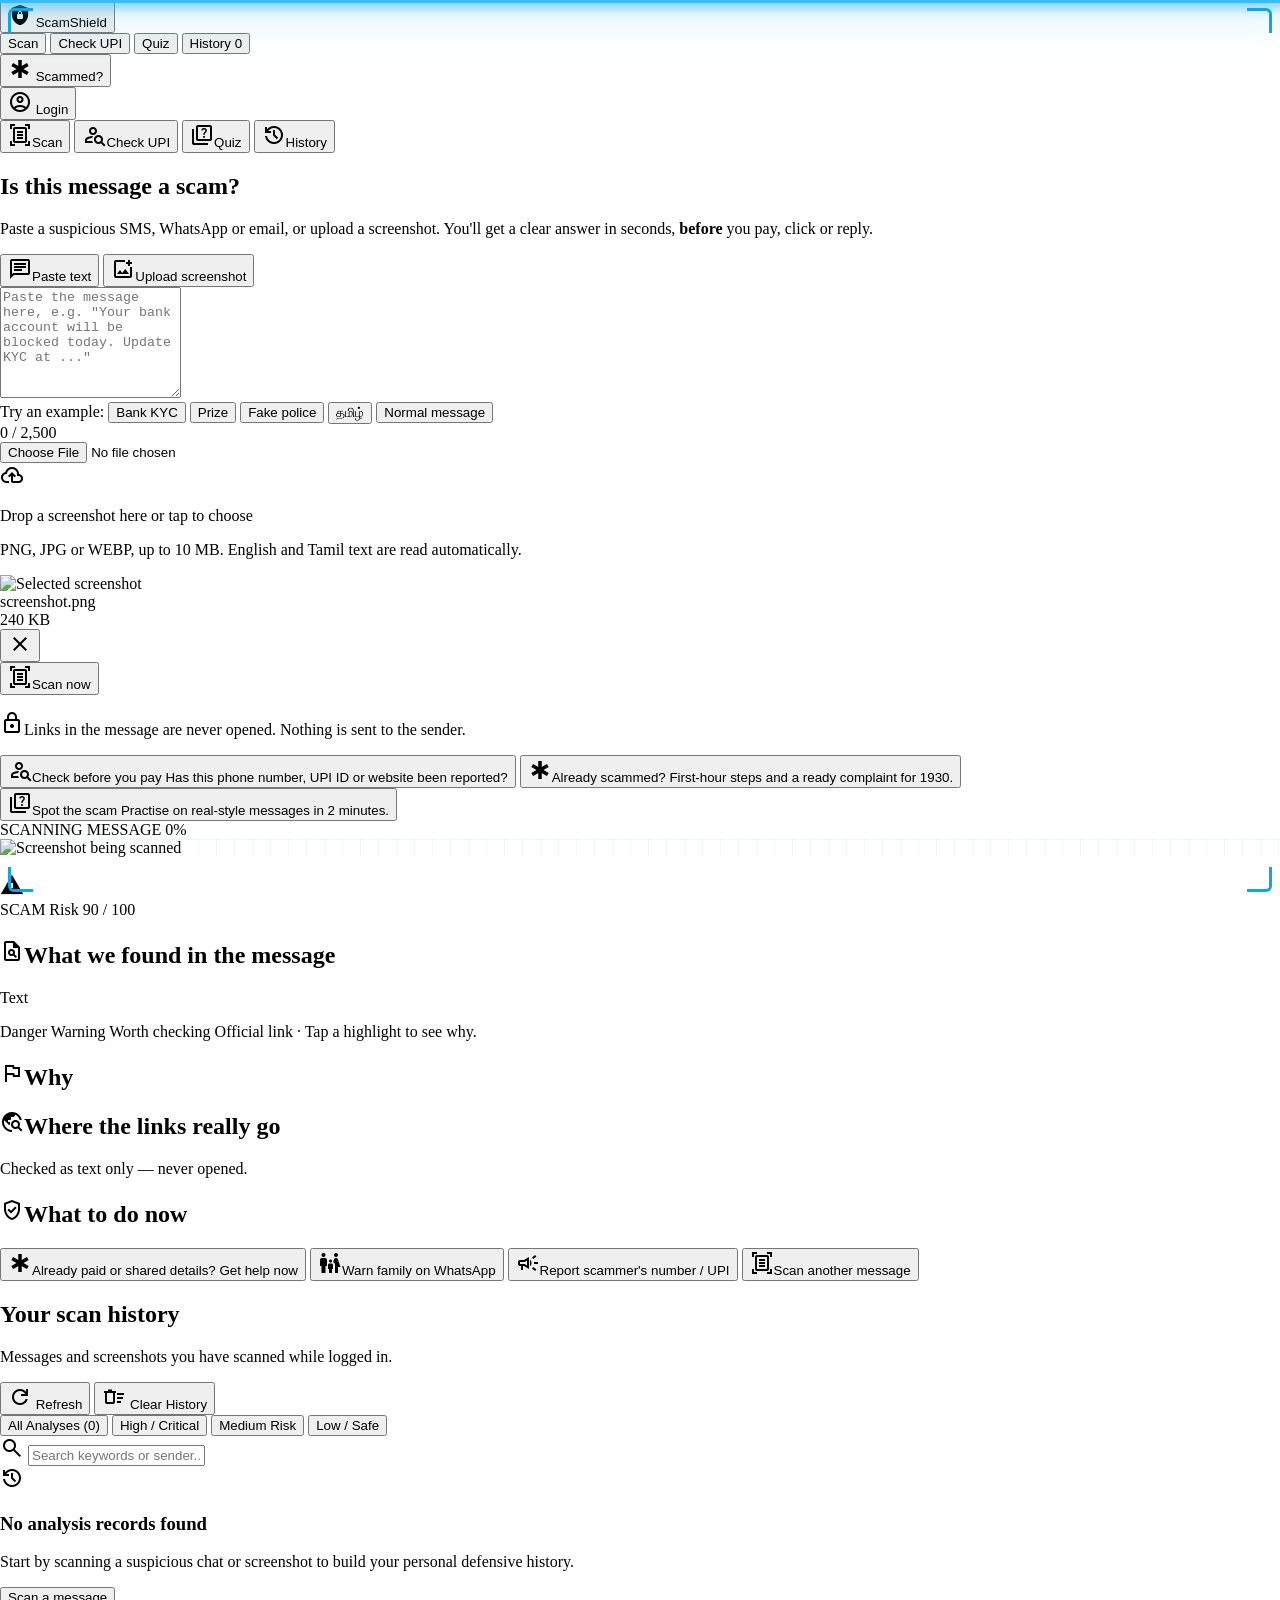
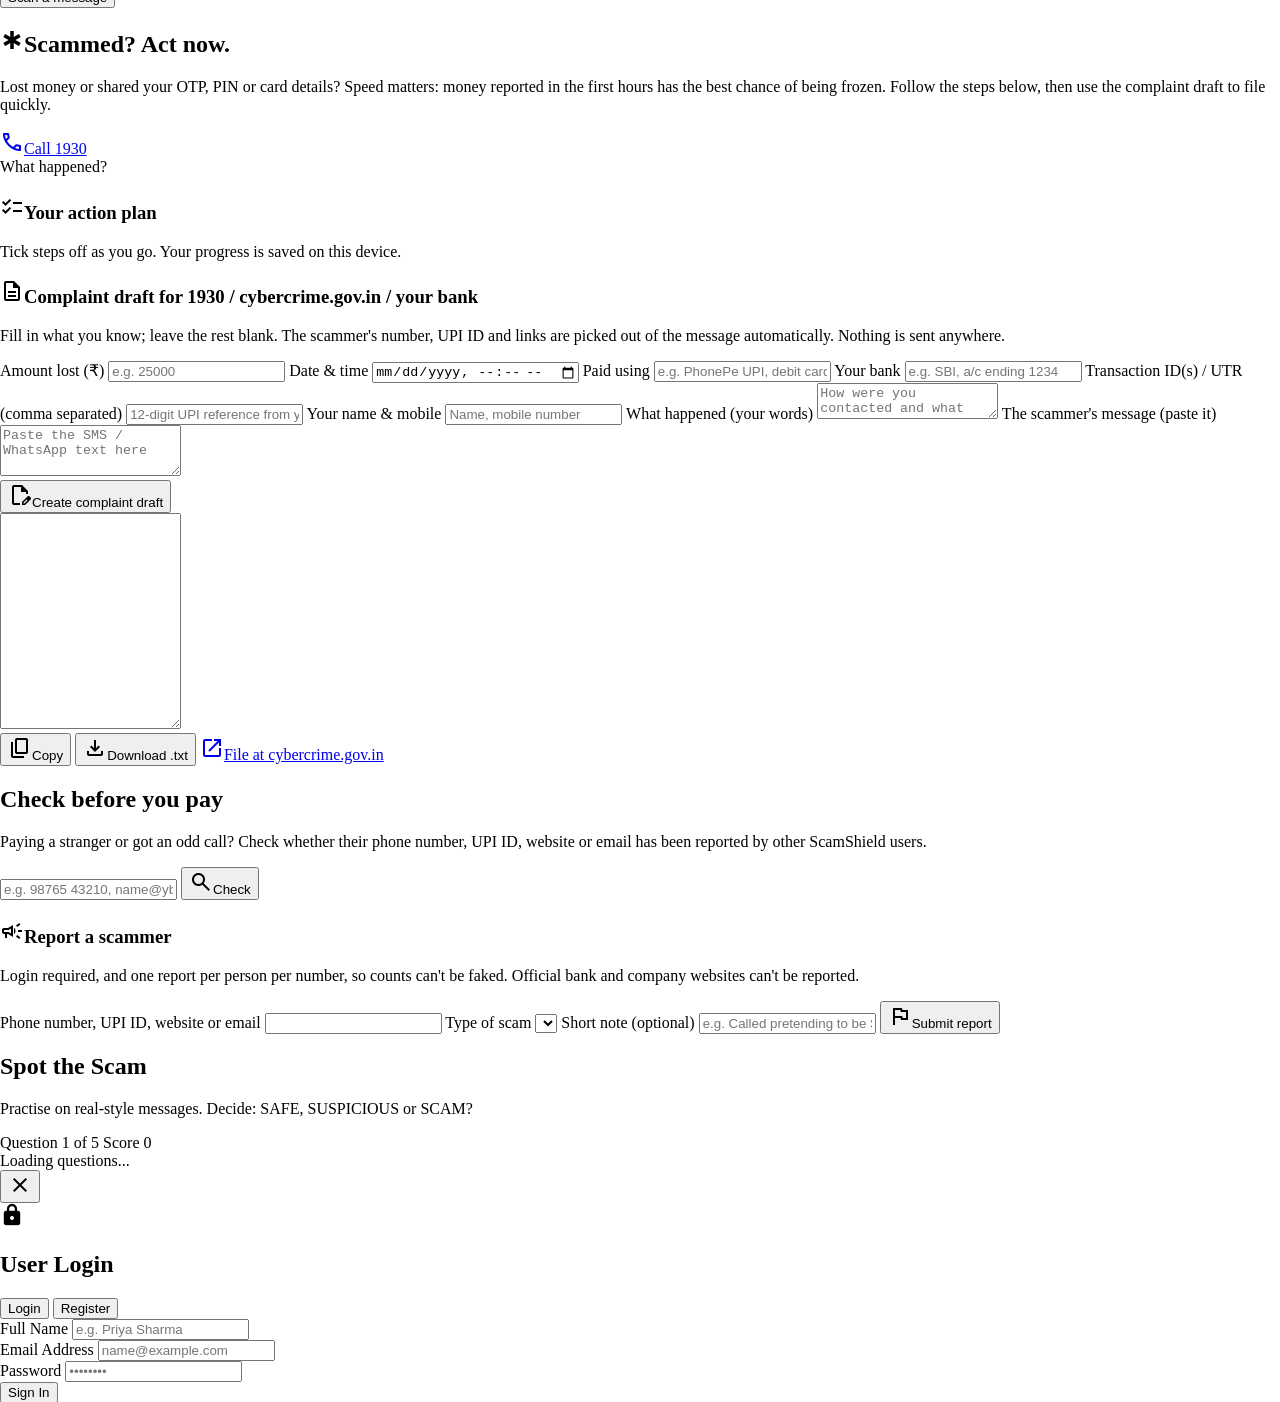
==== commit f54383a7: "Redesign UI around one scan flow with a document-scanner animation - Scanner: the message or screens" ====
--- a/frontend/index.html
+++ b/frontend/index.html
@@ -3,9 +3,10 @@
 <head>
   <meta charset="utf-8"/>
   <meta content="width=device-width, initial-scale=1.0" name="viewport"/>
-  <title>ScamShield AI - AI Financial Scam Conversation Detector</title>
+  <title>ScamShield - Is this message a scam?</title>
   <meta name="description" content="Defensive AI cybersecurity platform to detect financial scams in chat messages and screenshots before making payments."/>
   
+  <link rel="icon" href="data:image/svg+xml,%3Csvg xmlns='http://www.w3.org/2000/svg' viewBox='0 0 32 32'%3E%3Crect width='32' height='32' rx='8' fill='%230037b0'/%3E%3Cpath d='M16 6l8 3v6c0 5-3.4 9.2-8 11-4.6-1.8-8-6-8-11V9z' fill='white'/%3E%3C/svg%3E"/>
   <!-- Fonts & Material Symbols -->
   <link rel="preconnect" href="https://fonts.googleapis.com"/>
   <link rel="preconnect" href="https://fonts.gstatic.com" crossorigin=""/>
@@ -32,818 +33,268 @@
       from { opacity: 0; transform: translateY(6px); }
       to { opacity: 1; transform: translateY(0); }
     }
+    /* Scanner */
+    .scanner-window {
+      background-image: linear-gradient(rgba(14,165,233,.07) 1px, transparent 1px),
+                        linear-gradient(90deg, rgba(14,165,233,.07) 1px, transparent 1px);
+      background-size: 18px 18px;
+    }
+    .scanner-beam {
+      position: absolute; left: 0; right: 0; top: 0; height: 3px; z-index: 3;
+      background: #38bdf8;
+      box-shadow: 0 0 12px 4px rgba(56,189,248,.75), 0 0 40px 12px rgba(56,189,248,.25);
+      animation: scanBeam 1.4s linear infinite;
+    }
+    .scanner-beam::before {
+      content: ""; position: absolute; left: 0; right: 0; bottom: 3px; height: 70px;
+      background: linear-gradient(to top, rgba(56,189,248,.28), rgba(56,189,248,0));
+    }
+    .scanner-beam.done { display: none; }
+    @keyframes scanBeam { from { top: 0; } to { top: calc(100% - 3px); } }
+    .scanner-corner { position: absolute; width: 22px; height: 22px; z-index: 4; border: 0 solid #0ea5e9; }
+    .scanner-corner.tl { top: 8px; left: 8px; border-top-width: 3px; border-left-width: 3px; border-top-left-radius: 6px; }
+    .scanner-corner.tr { top: 8px; right: 8px; border-top-width: 3px; border-right-width: 3px; border-top-right-radius: 6px; }
+    .scanner-corner.bl { bottom: 8px; left: 8px; border-bottom-width: 3px; border-left-width: 3px; border-bottom-left-radius: 6px; }
+    .scanner-corner.br { bottom: 8px; right: 8px; border-bottom-width: 3px; border-right-width: 3px; border-bottom-right-radius: 6px; }
+    .scan-reveal mark { animation: markIn .5s ease both; }
+    @keyframes markIn { from { background-color: transparent; border-color: transparent; } }
   </style>
 </head>
 
 <body class="bg-surface font-body text-on-surface antialiased selection:bg-primary-container selection:text-on-primary min-h-screen flex flex-col">
 
   <!-- ========================================================================= -->
-  <!-- Header / Navigation Bar (Stitch Design)                                  -->
+  <!-- Header                                                                    -->
   <!-- ========================================================================= -->
   <header class="fixed top-0 w-full z-50 bg-surface-container-lowest/95 backdrop-blur-md border-b border-surface-container shadow-[0_1px_8px_rgba(0,0,0,0.04)]">
-    <div class="h-16 max-w-7xl mx-auto px-4 sm:px-8 flex items-center justify-between gap-2 sm:gap-4">
-      
-      <!-- Brand Logo & Title -->
-      <div class="flex items-center gap-3 flex-shrink-0 cursor-pointer" onclick="navigateTo('home')">
-        <div class="w-9 h-9 rounded-xl bg-gradient-to-br from-primary to-primary-container flex items-center justify-center text-on-primary shadow-sm">
+    <div class="h-16 max-w-6xl mx-auto px-4 sm:px-8 flex items-center justify-between gap-2 sm:gap-4">
+      <button class="flex items-center gap-2.5 flex-shrink-0" onclick="navigateTo('scan')" aria-label="ScamShield home">
+        <span class="w-9 h-9 rounded-xl bg-gradient-to-br from-primary to-primary-container flex items-center justify-center text-on-primary shadow-sm">
           <span class="material-symbols-outlined text-[22px] material-symbols-fill">shield_lock</span>
-        </div>
-        <div class="flex flex-col">
-          <span class="font-headline text-lg font-bold text-on-surface tracking-tight leading-none">ScamShield AI</span>
-          <span class="hidden sm:block text-[10px] text-on-surface-variant font-medium">FinSec Fraud Intelligence</span>
-        </div>
-        <span class="hidden lg:inline-flex items-center gap-1.5 px-2.5 py-0.5 rounded-full bg-surface-container text-primary text-xs font-semibold border border-outline-variant/30 ml-2">
-          <span class="w-1.5 h-1.5 rounded-full bg-primary animate-pulse"></span>
-          <span id="nav-guard-badge">AI Protection Active</span>
         </span>
-      </div>
-
-      <!-- Main Navigation Links -->
+        <span class="font-headline text-lg font-bold text-on-surface tracking-tight">ScamShield</span>
+      </button>
+
       <nav class="hidden md:flex items-center gap-1 bg-surface-container-low px-1.5 py-1 rounded-full text-sm font-semibold text-on-surface-variant">
-        <button id="nav-home" onclick="navigateTo('home')" class="px-3.5 py-1.5 rounded-full transition-all bg-surface-container-high text-primary font-bold">
-          Home
-        </button>
-        <button id="nav-analyze" onclick="navigateTo('analyze')" class="px-3.5 py-1.5 rounded-full transition-all hover:text-on-surface hover:bg-surface-container">
-          Analyze Message
-        </button>
-        <button id="nav-upload" onclick="navigateTo('upload')" class="px-3.5 py-1.5 rounded-full transition-all hover:text-on-surface hover:bg-surface-container">
-          Upload Screenshot
-        </button>
-        <button id="nav-history" onclick="navigateTo('history')" class="px-3.5 py-1.5 rounded-full transition-all hover:text-on-surface hover:bg-surface-container inline-flex items-center gap-1.5">
+        <button id="nav-scan" onclick="navigateTo('scan')" class="px-4 py-1.5 rounded-full transition-all hover:text-on-surface hover:bg-surface-container">Scan</button>
+        <button id="nav-community" onclick="navigateTo('community')" class="px-4 py-1.5 rounded-full transition-all hover:text-on-surface hover:bg-surface-container whitespace-nowrap">Check UPI</button>
+        <button id="nav-quiz" onclick="navigateTo('quiz')" class="px-4 py-1.5 rounded-full transition-all hover:text-on-surface hover:bg-surface-container">Quiz</button>
+        <button id="nav-history" onclick="navigateTo('history')" class="px-4 py-1.5 rounded-full transition-all hover:text-on-surface hover:bg-surface-container flex items-center gap-1.5">
           History
-          <span id="nav-history-count" class="px-1.5 py-0.2 rounded-full bg-surface-container text-on-surface-variant text-xs">0</span>
-        </button>
-        <button id="nav-community" onclick="navigateTo('community')" title="Check a number, UPI ID or website before paying, and report scammers" class="px-3.5 py-1.5 rounded-full transition-all hover:text-on-surface hover:bg-surface-container whitespace-nowrap">
-          Check UPI
-        </button>
-        <button id="nav-quiz" onclick="navigateTo('quiz')" class="px-3.5 py-1.5 rounded-full transition-all hover:text-on-surface hover:bg-surface-container">
-          Quiz
-        </button>
-        <button id="nav-settings" onclick="navigateTo('settings')" class="px-3.5 py-1.5 rounded-full transition-all hover:text-on-surface hover:bg-surface-container">
-          Settings
+          <span id="nav-history-count" class="px-1.5 rounded-full bg-surface-container text-on-surface-variant text-xs">0</span>
         </button>
       </nav>
 
-      <!-- Right Actions: Language Switcher, Helpline Badge, Auth Button -->
-      <div class="flex items-center gap-2 sm:gap-4 flex-shrink-0">
-        
-        <!-- Bilingual Switcher (EN | தமிழ்) -->
-        <div class="inline-flex items-center p-0.5 rounded-full bg-surface-container text-on-surface-variant text-xs">
-          <button id="btn-lang-en" onclick="setAppLanguage('en')" class="px-2.5 py-1 rounded-full font-bold bg-surface-container-lowest text-on-surface shadow-sm transition-all">
-            EN
-          </button>
-          <span class="text-outline-variant px-0.5">|</span>
-          <button id="btn-lang-ta" onclick="setAppLanguage('ta')" class="px-2.5 py-1 rounded-full font-semibold text-on-surface-variant hover:text-on-surface transition-all">
-            தமிழ்
-          </button>
-        </div>
-
-        <!-- Emergency: "I've been scammed" -->
+      <div class="flex items-center gap-2 flex-shrink-0">
         <button id="btn-emergency" onclick="navigateTo('emergency')" title="Lost money or shared details? Get step-by-step help" class="inline-flex items-center gap-1.5 px-3 py-1.5 rounded-full bg-error text-on-error text-xs font-bold shadow-sm hover:bg-red-700 transition-all">
           <span class="material-symbols-outlined text-[16px]">emergency</span>
-          <span class="sm:hidden">Help</span>
-          <span class="hidden sm:inline whitespace-nowrap">Scammed?</span>
-        </button>
-
-        <!-- User Authentication & Profile Pill -->
-        <div id="auth-section" class="flex items-center gap-2 pl-2 border-l border-surface-container">
-          <button id="auth-btn" onclick="openAuthModal()" class="flex items-center gap-2 px-3 py-1.5 rounded-full bg-primary text-on-primary text-xs font-semibold shadow-sm hover:bg-primary-container transition-all">
+          <span class="whitespace-nowrap">Scammed?</span>
+        </button>
+        <div id="auth-section" class="flex items-center">
+          <button id="auth-btn" onclick="openAuthModal()" class="flex items-center gap-1.5 px-3 py-1.5 rounded-full bg-surface-container text-primary text-xs font-bold hover:bg-surface-container-high transition-all">
             <span class="material-symbols-outlined text-[16px]">account_circle</span>
             <span id="auth-btn-label" class="hidden sm:inline">Login</span>
           </button>
         </div>
-
       </div>
     </div>
+
+    <!-- Phone navigation (the pill nav above is hidden on small screens) -->
+    <nav class="md:hidden grid grid-cols-4 border-t border-surface-container text-[11px] font-semibold text-on-surface-variant">
+      <button id="mnav-scan" onclick="navigateTo('scan')" class="py-1.5 flex flex-col items-center"><span class="material-symbols-outlined text-[20px]">document_scanner</span>Scan</button>
+      <button id="mnav-community" onclick="navigateTo('community')" class="py-1.5 flex flex-col items-center"><span class="material-symbols-outlined text-[20px]">person_search</span>Check UPI</button>
+      <button id="mnav-quiz" onclick="navigateTo('quiz')" class="py-1.5 flex flex-col items-center"><span class="material-symbols-outlined text-[20px]">quiz</span>Quiz</button>
+      <button id="mnav-history" onclick="navigateTo('history')" class="py-1.5 flex flex-col items-center"><span class="material-symbols-outlined text-[20px]">history</span>History</button>
+    </nav>
   </header>
 
   <!-- ========================================================================= -->
-  <!-- Main View Container                                                       -->
-  <!-- ========================================================================= -->
-  <main class="w-full pt-16 flex-1 bg-surface">
-
-    <!-- ----------------------------------------------------------------------- -->
-    <!-- SCREEN 1: Home Dashboard                                               -->
-    <!-- ----------------------------------------------------------------------- -->
-    <section id="view-home" class="fade-in max-w-7xl mx-auto px-4 sm:px-8 py-8 w-full">
-      
-      <!-- Live Trust Alert Announcement Bar -->
-      <div class="w-full bg-error-container text-on-error-container rounded-xl p-4 mb-6 shadow-sm flex flex-col md:flex-row items-start md:items-center justify-between gap-3 border border-error/20">
-        <div class="flex items-center gap-3 min-w-0">
-          <span class="w-8 h-8 rounded-full bg-error/10 flex items-center justify-center text-error shrink-0">
-            <span class="material-symbols-outlined text-[20px] material-symbols-fill">warning</span>
-          </span>
-          <div class="flex flex-col sm:flex-row sm:items-center gap-1 sm:gap-2 min-w-0">
-            <span class="text-xs uppercase tracking-wider bg-error text-on-error px-2 py-0.5 rounded-full font-bold shrink-0 self-start sm:self-auto">Live Alert</span>
-            <span id="home-alert-text" class="text-sm font-medium text-on-error-container md:truncate">
-              Surge in fake electricity bill & bank KYC SMS APK scams reported this week. Stay alert.
-            </span>
-          </div>
-        </div>
-        <div class="flex items-center gap-3 self-end md:self-auto shrink-0">
-          <span class="text-xs text-error font-bold">1,240+ flags in 24h</span>
-          <button aria-label="Dismiss alert" class="text-on-error-container hover:text-error transition-colors p-1" onclick="this.closest('.bg-error-container').style.display='none'">
-            <span class="material-symbols-outlined text-[18px]">close</span>
-          </button>
-        </div>
-      </div>
-
-      <!-- Hero Section & Pitch -->
-      <div class="grid grid-cols-1 lg:grid-cols-12 gap-8 items-start mb-10">
-        
-        <!-- Left: Hero Headline & CTA -->
-        <div class="lg:col-span-6 flex flex-col pt-2">
-          <div class="inline-flex items-center gap-2 px-3 py-1 rounded-full bg-surface-container-high text-primary text-xs font-semibold w-fit mb-4">
-            <span class="material-symbols-outlined text-[16px] material-symbols-fill">security</span>
-            <span id="hero-badge">Next-Gen Conversational Fraud Defense</span>
-          </div>
-          <h1 id="hero-heading" class="font-display text-4xl sm:text-5xl font-extrabold text-on-surface tracking-tight leading-[1.15] mb-4">
-            Stay one step ahead of <span class="text-primary underline decoration-primary-fixed-dim decoration-4 underline-offset-4">financial scams</span>.
-          </h1>
-          <p id="hero-subheading" class="text-base text-on-surface-variant mb-6 max-w-xl leading-relaxed">
-            Analyze suspicious messages before you send money or share sensitive information. Instant AI analysis for SMS, WhatsApp, and chat screenshots with English and Tamil support.
-          </p>
-
-          <!-- Dual Action CTAs -->
-          <div class="flex flex-wrap items-center gap-3 mb-8">
-            <button onclick="navigateTo('analyze')" class="inline-flex items-center gap-2 px-6 py-3 rounded-full bg-primary text-on-primary font-bold text-sm shadow-md hover:bg-primary-container hover:shadow-lg transition-all active:scale-95">
-              <span class="material-symbols-outlined text-[20px]">document_scanner</span>
-              <span id="hero-btn-analyze">Analyze a Message</span>
-            </button>
-            <button onclick="navigateTo('upload')" class="inline-flex items-center gap-2 px-6 py-3 rounded-full bg-surface-container-lowest text-on-surface font-semibold text-sm shadow-sm border border-outline-variant/30 hover:bg-surface-container hover:shadow transition-all">
-              <span class="material-symbols-outlined text-[20px] text-primary">add_photo_alternate</span>
-              <span id="hero-btn-upload">Upload Screenshot</span>
-            </button>
-          </div>
-
-          <!-- Quick help tiles -->
-          <div class="grid grid-cols-1 sm:grid-cols-3 gap-2 -mt-2">
-            <button onclick="navigateTo('community')" class="text-left p-3 rounded-xl bg-surface-container-lowest border border-surface-container shadow-sm hover:shadow transition-all">
-              <span class="flex items-center gap-1.5 text-xs font-bold text-primary"><span class="material-symbols-outlined text-[18px]">person_search</span>Check before you pay</span>
-              <span class="block text-[11px] text-on-surface-variant mt-1">Has this number, UPI ID or website been reported?</span>
-            </button>
-            <button onclick="navigateTo('emergency')" class="text-left p-3 rounded-xl bg-error-container/60 border border-error/20 shadow-sm hover:shadow transition-all">
-              <span class="flex items-center gap-1.5 text-xs font-bold text-error"><span class="material-symbols-outlined text-[18px]">emergency</span>Already scammed?</span>
-              <span class="block text-[11px] text-on-error-container mt-1">First-hour steps and a ready complaint for 1930.</span>
-            </button>
-            <button onclick="navigateTo('quiz')" class="text-left p-3 rounded-xl bg-surface-container-lowest border border-surface-container shadow-sm hover:shadow transition-all">
-              <span class="flex items-center gap-1.5 text-xs font-bold text-primary"><span class="material-symbols-outlined text-[18px]">quiz</span>Spot the scam</span>
-              <span class="block text-[11px] text-on-surface-variant mt-1">Practise on real-style messages in 2 minutes.</span>
-            </button>
-          </div>
-
-          <!-- Social Proof Metrics Strip -->
-          <div class="grid grid-cols-3 gap-4 bg-surface-container-low rounded-xl p-4 shadow-sm border border-surface-container">
-            <div class="flex flex-col">
-              <span class="font-headline text-2xl font-bold text-on-surface tracking-tight">14,820+</span>
-              <span class="text-xs text-on-surface-variant">Scams Flagged</span>
-            </div>
-            <div class="flex flex-col">
-              <span class="font-headline text-2xl font-bold text-tertiary tracking-tight">₹4.2 Cr</span>
-              <span class="text-xs text-on-surface-variant">Losses Prevented</span>
-            </div>
-            <div class="flex flex-col">
-              <span class="font-headline text-2xl font-bold text-primary tracking-tight">&lt; 0.4s</span>
-              <span class="text-xs text-on-surface-variant">Detection Time</span>
+  <!-- Main                                                                      -->
+  <!-- ========================================================================= -->
+  <main class="w-full pt-28 md:pt-16 flex-1 bg-surface">
+
+    <!-- ----------------------------------------------------------------------- -->
+    <!-- Scan: paste a message or upload a screenshot                             -->
+    <!-- ----------------------------------------------------------------------- -->
+    <section id="view-scan" class="fade-in max-w-3xl mx-auto px-4 sm:px-8 py-8 w-full">
+      <div class="text-center mb-6">
+        <h1 class="font-display text-3xl sm:text-4xl font-extrabold text-on-surface tracking-tight">Is this message a scam?</h1>
+        <p class="text-sm sm:text-base text-on-surface-variant mt-2">Paste a suspicious SMS, WhatsApp or email, or upload a screenshot. You'll get a clear answer in seconds, <strong class="text-on-surface">before</strong> you pay, click or reply.</p>
+      </div>
+
+      <div class="bg-surface-container-lowest rounded-2xl shadow-md border border-surface-container overflow-hidden">
+        <div class="grid grid-cols-2 bg-surface-container-low p-1 gap-1" role="tablist">
+          <button id="tab-text" onclick="setScanMode('text')" role="tab" class="py-2.5 rounded-xl text-sm font-bold flex items-center justify-center gap-1.5 transition-all">
+            <span class="material-symbols-outlined text-[18px]">chat</span>Paste text
+          </button>
+          <button id="tab-image" onclick="setScanMode('image')" role="tab" class="py-2.5 rounded-xl text-sm font-bold flex items-center justify-center gap-1.5 transition-all">
+            <span class="material-symbols-outlined text-[18px]">add_photo_alternate</span>Upload screenshot
+          </button>
+        </div>
+
+        <div class="p-5 sm:p-6">
+          <!-- Text input -->
+          <div id="scan-text-panel">
+            <textarea id="messageInput" maxlength="2500" rows="7" oninput="updateCharCount()" placeholder="Paste the message here, e.g. &quot;Your bank account will be blocked today. Update KYC at ...&quot;" class="w-full p-4 rounded-xl bg-surface-container-low border border-outline-variant/40 focus:border-primary focus:ring-2 focus:ring-primary/20 outline-none text-sm text-on-surface leading-relaxed resize-y"></textarea>
+            <div class="flex items-center justify-between mt-2 text-xs text-on-surface-variant">
+              <div class="flex flex-wrap items-center gap-1.5">
+                <span class="font-semibold">Try an example:</span>
+                <button type="button" onclick="fillExample('kyc')" class="px-2.5 py-1 rounded-full bg-surface-container hover:bg-surface-container-high text-primary font-semibold">Bank KYC</button>
+                <button type="button" onclick="fillExample('prize')" class="px-2.5 py-1 rounded-full bg-surface-container hover:bg-surface-container-high text-primary font-semibold">Prize</button>
+                <button type="button" onclick="fillExample('arrest')" class="px-2.5 py-1 rounded-full bg-surface-container hover:bg-surface-container-high text-primary font-semibold">Fake police</button>
+                <button type="button" onclick="fillExample('tamil')" class="px-2.5 py-1 rounded-full bg-surface-container hover:bg-surface-container-high text-primary font-semibold">தமிழ்</button>
+                <button type="button" onclick="fillExample('safe')" class="px-2.5 py-1 rounded-full bg-surface-container hover:bg-surface-container-high text-primary font-semibold">Normal message</button>
+              </div>
+              <span id="charCount" class="font-code shrink-0 ml-2">0 / 2,500</span>
             </div>
           </div>
-        </div>
-
-        <!-- Right: Neural Risk Radar Simulation Card (Stitch Telemetry) -->
-        <div class="lg:col-span-6 relative">
-          <div class="bg-surface-container-lowest rounded-xl p-6 shadow-xl border border-surface-container relative overflow-hidden">
-            <div class="flex items-center justify-between pb-3 mb-3 border-b border-surface-container-low">
-              <div class="flex items-center gap-2">
-                <span class="w-2.5 h-2.5 rounded-full bg-tertiary animate-pulse"></span>
-                <span class="text-sm font-bold text-on-surface">Scam Engine Telemetry</span>
+
+          <!-- Screenshot input -->
+          <div id="scan-image-panel" class="hidden">
+            <input type="file" id="screenshotFileInput" accept="image/png, image/jpeg, image/jpg, image/webp" class="hidden" onchange="handleFileSelect(event)"/>
+            <div id="dropzone" onclick="document.getElementById('screenshotFileInput').click()" ondragover="handleDragOver(event)" ondragleave="handleDragLeave(event)" ondrop="handleFileDrop(event)" class="cursor-pointer rounded-xl border-2 border-dashed border-outline-variant bg-surface-container-low hover:border-primary/50 transition-all p-8 flex flex-col items-center text-center">
+              <span class="material-symbols-outlined text-[40px] text-primary">cloud_upload</span>
+              <p class="font-bold text-on-surface mt-2">Drop a screenshot here or tap to choose</p>
+              <p class="text-xs text-on-surface-variant mt-1">PNG, JPG or WEBP, up to 10 MB. English and Tamil text are read automatically.</p>
+            </div>
+            <div id="file-preview-card" class="hidden flex items-center gap-4 p-3 rounded-xl bg-surface-container-low border border-outline-variant/40">
+              <img id="preview-image" alt="Selected screenshot" class="w-20 h-20 object-cover rounded-lg border border-outline-variant/40 bg-surface-container"/>
+              <div class="min-w-0 flex-1">
+                <div id="preview-filename" class="text-sm font-bold text-on-surface truncate">screenshot.png</div>
+                <div id="preview-filesize" class="text-xs text-on-surface-variant">240 KB</div>
               </div>
-              <span class="px-2.5 py-0.5 rounded-full bg-tertiary-fixed text-on-tertiary-fixed text-xs font-bold">Active Defense</span>
-            </div>
-
-            <!-- SVG Neural Threat Radar -->
-            <div class="relative w-full h-48 flex items-center justify-center bg-surface-container-low rounded-lg p-4 mb-4">
-              <svg class="w-full h-full text-primary" fill="none" viewBox="0 0 400 180" xmlns="http://www.w3.org/2000/svg">
-                <circle cx="200" cy="90" r="70" stroke="currentColor" stroke-dasharray="3 3" stroke-opacity="0.15" stroke-width="1.5"></circle>
-                <circle cx="200" cy="90" r="45" stroke="currentColor" stroke-opacity="0.2" stroke-width="1.5"></circle>
-                <circle cx="200" cy="90" r="20" stroke="currentColor" stroke-opacity="0.25" stroke-width="1.5"></circle>
-                <line stroke="currentColor" stroke-opacity="0.15" stroke-width="1" x1="120" x2="280" y1="90" y2="90"></line>
-                <line stroke="currentColor" stroke-opacity="0.15" stroke-width="1" x1="200" x2="200" y1="20" y2="160"></line>
-                <polygon class="fill-primary/10 stroke-primary" points="200,35 245,75 220,135 160,125 155,65" stroke-width="2"></polygon>
-                <circle class="fill-error animate-ping" cx="200" cy="35" r="4"></circle>
-                <circle class="fill-error" cx="200" cy="35" r="3"></circle>
-                <text class="text-[10px] fill-error font-bold" x="210" y="38">Fake KYC APK (98%)</text>
-                <circle class="fill-secondary" cx="245" cy="75" r="3"></circle>
-                <text class="text-[10px] fill-on-surface-variant font-semibold" x="252" y="78">Urgency Vector</text>
-                <circle class="fill-tertiary" cx="220" cy="135" r="3"></circle>
-                <text class="text-[10px] fill-on-surface-variant font-semibold" x="225" y="145">Bank Impersonation</text>
-                <circle class="fill-primary" cx="160" cy="125" r="3"></circle>
-                <text class="text-[10px] fill-on-surface-variant font-semibold" x="85" y="132">UPI Handler Trap</text>
-              </svg>
-            </div>
-
-            <!-- Micro Threat Feed -->
-            <div class="space-y-2">
-              <div class="p-2.5 rounded-lg bg-surface-container flex items-center justify-between text-on-surface text-xs">
-                <div class="flex items-center gap-2 min-w-0">
-                  <span class="material-symbols-outlined text-error text-[18px]">gpp_bad</span>
-                  <span class="truncate">"Your electricity will be disconnected tonight at 9:30 PM..."</span>
-                </div>
-                <span class="bg-error-container text-on-error-container px-2 py-0.5 rounded font-bold shrink-0">Score 96</span>
-              </div>
-              <div class="p-2.5 rounded-lg bg-surface-container flex items-center justify-between text-on-surface text-xs">
-                <div class="flex items-center gap-2 min-w-0">
-                  <span class="material-symbols-outlined text-error text-[18px]">phonelink_erase</span>
-                  <span class="truncate">"Dear Customer, update your YONO SBI KYC via link sbi-secure.apk..."</span>
-                </div>
-                <span class="bg-error-container text-on-error-container px-2 py-0.5 rounded font-bold shrink-0">Score 99</span>
-              </div>
-            </div>
-
-          </div>
-        </div>
-
-      </div>
-
-      <!-- Quick Interactive Demo Tryouts Section -->
-      <div class="w-full bg-surface-container-lowest rounded-xl shadow-md border border-surface-container p-6 mb-10">
-        <div class="flex flex-col sm:flex-row sm:items-center justify-between gap-3 mb-4">
-          <div>
-            <h2 class="font-headline text-lg font-bold text-on-surface flex items-center gap-2">
-              <span class="material-symbols-outlined text-primary text-[22px]">bolt</span>
-              <span>Try Real-World Scam Detection Scenarios</span>
-            </h2>
-            <p class="text-xs text-on-surface-variant">Click any scenario below to instantly inspect how ScamShield AI deconstructs the fraud pattern:</p>
-          </div>
-          <span class="text-xs font-semibold px-2.5 py-1 bg-surface-container rounded-full text-on-surface-variant self-start sm:self-auto">
-            5 Pre-built Judge Demos
-          </span>
-        </div>
-
-        <div class="grid grid-cols-1 md:grid-cols-2 lg:grid-cols-3 gap-3">
-          <!-- Demo 1: Fake Bank KYC -->
-          <button onclick="runPrebuiltDemo(1)" class="text-left p-3.5 rounded-xl bg-surface-container-low hover:bg-surface-container transition-all border border-outline-variant/30 flex flex-col justify-between group">
-            <div class="flex items-center justify-between mb-2">
-              <span class="text-xs font-bold text-error bg-error-container px-2 py-0.5 rounded">High/Critical Risk</span>
-              <span class="text-xs text-on-surface-variant font-medium">Fake KYC / Bank</span>
-            </div>
-            <p class="text-xs text-on-surface font-medium leading-snug mb-2 line-clamp-2">"URGENT! Your bank account will be blocked today. Send ₹2,000 to complete KYC immediately."</p>
-            <span class="text-xs text-primary font-bold inline-flex items-center gap-1 group-hover:translate-x-1 transition-transform">Run Demo &rarr;</span>
-          </button>
-
-          <!-- Demo 2: Lottery Prize Scam -->
-          <button onclick="runPrebuiltDemo(2)" class="text-left p-3.5 rounded-xl bg-surface-container-low hover:bg-surface-container transition-all border border-outline-variant/30 flex flex-col justify-between group">
-            <div class="flex items-center justify-between mb-2">
-              <span class="text-xs font-bold text-error bg-error-container px-2 py-0.5 rounded">Critical Risk</span>
-              <span class="text-xs text-on-surface-variant font-medium">Lottery / Prize</span>
-            </div>
-            <p class="text-xs text-on-surface font-medium leading-snug mb-2 line-clamp-2">"Congratulations! You have won ₹5,00,000. Pay ₹2,000 processing fee to claim your prize."</p>
-            <span class="text-xs text-primary font-bold inline-flex items-center gap-1 group-hover:translate-x-1 transition-transform">Run Demo &rarr;</span>
-          </button>
-
-          <!-- Demo 3: Investment Scam -->
-          <button onclick="runPrebuiltDemo(3)" class="text-left p-3.5 rounded-xl bg-surface-container-low hover:bg-surface-container transition-all border border-outline-variant/30 flex flex-col justify-between group">
-            <div class="flex items-center justify-between mb-2">
-              <span class="text-xs font-bold text-amber-700 bg-amber-100 px-2 py-0.5 rounded">High Risk</span>
-              <span class="text-xs text-on-surface-variant font-medium">Investment Fraud</span>
-            </div>
-            <p class="text-xs text-on-surface font-medium leading-snug mb-2 line-clamp-2">"Guaranteed 30% profit every week. Invest ₹10,000 now."</p>
-            <span class="text-xs text-primary font-bold inline-flex items-center gap-1 group-hover:translate-x-1 transition-transform">Run Demo &rarr;</span>
-          </button>
-
-          <!-- Demo 4: Safe Conversation -->
-          <button onclick="runPrebuiltDemo(4)" class="text-left p-3.5 rounded-xl bg-surface-container-low hover:bg-surface-container transition-all border border-outline-variant/30 flex flex-col justify-between group">
-            <div class="flex items-center justify-between mb-2">
-              <span class="text-xs font-bold text-tertiary bg-emerald-100 px-2 py-0.5 rounded">Low / Safe</span>
-              <span class="text-xs text-on-surface-variant font-medium">Safe Message</span>
-            </div>
-            <p class="text-xs text-on-surface font-medium leading-snug mb-2 line-clamp-2">"Your friend sent the meeting notes. See you tomorrow."</p>
-            <span class="text-xs text-primary font-bold inline-flex items-center gap-1 group-hover:translate-x-1 transition-transform">Run Demo &rarr;</span>
-          </button>
-
-          <!-- Demo 5: Tamil Fake KYC -->
-          <button onclick="runPrebuiltDemo(5)" class="text-left p-3.5 rounded-xl bg-surface-container-low hover:bg-surface-container transition-all border border-outline-variant/30 flex flex-col justify-between group md:col-span-2 lg:col-span-2">
-            <div class="flex items-center justify-between mb-2">
-              <span class="text-xs font-bold text-error bg-error-container px-2 py-0.5 rounded">தமிழ் / Tamil Demo</span>
-              <span class="text-xs text-on-surface-variant font-medium">Fake KYC Bank Block</span>
-            </div>
-            <p class="text-xs text-on-surface font-medium leading-snug mb-2">"உங்கள் வங்கி கணக்கு இன்று முடக்கப்படும். KYC update செய்ய உடனே ₹2000 அனுப்பவும்."</p>
-            <span class="text-xs text-primary font-bold inline-flex items-center gap-1 group-hover:translate-x-1 transition-transform">Run Tamil Analysis &rarr;</span>
-          </button>
-        </div>
-      </div>
-
-    </section>
-
-    <!-- ----------------------------------------------------------------------- -->
-    <!-- SCREEN 2: Analyze Message (Stitch Design)                              -->
-    <!-- ----------------------------------------------------------------------- -->
-    <section id="view-analyze" class="hidden fade-in max-w-7xl mx-auto px-4 sm:px-8 py-8 w-full">
-      
-      <!-- Breadcrumb and Model Chip -->
-      <div class="flex flex-wrap items-center justify-between gap-3 mb-4">
-        <nav class="flex items-center gap-2 text-xs text-on-surface-variant">
-          <button onclick="navigateTo('home')" class="hover:text-primary transition-colors flex items-center gap-1">
-            <span class="material-symbols-outlined text-[16px]">home</span>
-            <span>Home</span>
-          </button>
-          <span class="text-outline-variant">/</span>
-          <span class="text-on-surface font-bold">Analyze Message</span>
-        </nav>
-        <div class="inline-flex items-center gap-2 px-3 py-1 rounded-full bg-surface-container-high text-xs font-semibold">
-          <span class="w-2 h-2 rounded-full bg-primary animate-ping"></span>
-          <span class="text-on-surface">FinShield-v4.2 Multilingual</span>
-          <span class="text-outline-variant">•</span>
-          <span class="text-tertiary font-bold">Latency ~0.3s</span>
-        </div>
-      </div>
-
-      <!-- Heading -->
-      <div class="flex flex-col lg:flex-row lg:items-end justify-between gap-4 mb-6">
-        <div class="max-w-2xl">
-          <div class="inline-flex items-center gap-1.5 px-2.5 py-0.5 rounded-full bg-surface-container text-primary text-xs font-bold mb-1">
-            <span class="material-symbols-outlined text-[15px] material-symbols-fill">security</span>
-            <span>Intelligent Fraud Diagnostic Hub</span>
-          </div>
-          <h1 id="analyze-heading" class="font-display text-3xl sm:text-4xl font-extrabold text-on-surface tracking-tight">
-            Analyze a suspicious message
-          </h1>
-          <p id="analyze-subheading" class="text-sm text-on-surface-variant mt-1">
-            Paste the message you received and our AI will look for financial scam patterns, coercive urgency, and unauthorized payment paths in seconds.
-          </p>
-        </div>
-
-        <div class="flex items-center gap-3">
-          <button onclick="navigateTo('upload')" class="px-4 py-2 rounded-xl bg-surface-container-low hover:bg-surface-container flex items-center gap-2 text-xs font-semibold transition-all border border-surface-container shadow-sm">
-            <span class="material-symbols-outlined text-primary text-[18px]">add_a_photo</span>
-            <span>Have a screenshot instead?</span>
-          </button>
-        </div>
-      </div>
-
-      <!-- Main Input Card (Stitch Component) -->
-      <div class="grid grid-cols-1 lg:grid-cols-12 gap-6 items-start">
-        <div class="lg:col-span-8 flex flex-col gap-4">
-          <div class="bg-surface-container-lowest rounded-xl p-6 shadow-sm border border-surface-container">
-            
-            <!-- Language Pills Selection -->
-            <div class="flex flex-wrap items-center justify-between gap-3 pb-4 mb-4 border-b border-surface-container-low">
-              <label class="text-xs font-bold text-on-surface-variant uppercase tracking-wider flex items-center gap-1.5" for="messageInput">
-                <span>Message Contents</span>
-                <span class="w-1.5 h-1.5 rounded-full bg-primary"></span>
-              </label>
-
-              <div class="flex items-center gap-2">
-                <span class="text-xs text-on-surface-variant hidden sm:inline">Language:</span>
-                <div class="inline-flex p-0.5 rounded-full bg-surface-container-low text-xs" id="lang-selector-pills">
-                  <button type="button" onclick="setInputLanguage('auto')" id="pill-lang-auto" class="px-3 py-1 rounded-full font-bold bg-surface-container-lowest text-on-surface shadow-sm transition-all">Auto</button>
-                  <button type="button" onclick="setInputLanguage('en')" id="pill-lang-en" class="px-3 py-1 rounded-full font-semibold text-on-surface-variant hover:text-on-surface transition-all">English</button>
-                  <button type="button" onclick="setInputLanguage('ta')" id="pill-lang-ta" class="px-3 py-1 rounded-full font-semibold text-on-surface-variant hover:text-on-surface transition-all">தமிழ் (Tamil)</button>
-                </div>
-              </div>
-            </div>
-
-            <!-- Text Area -->
-            <div class="relative rounded-xl bg-surface-container-low p-3 focus-within:bg-surface-container-lowest focus-within:ring-2 focus-within:ring-primary/20 transition-all border border-outline-variant/30">
-              <textarea id="messageInput" maxlength="2500" rows="8" placeholder="Paste SMS, WhatsApp, email, or social media conversation message here..." class="w-full bg-transparent resize-none border-0 outline-none text-on-surface text-sm leading-relaxed placeholder:text-on-surface-variant/60" oninput="updateCharCount()"></textarea>
-              <div class="flex items-center justify-between pt-2 px-1 text-xs text-on-surface-variant border-t border-surface-container-high/30 mt-2">
-                <div class="flex items-center gap-1.5 text-tertiary font-medium">
-                  <span class="material-symbols-outlined text-[15px]">lock</span>
-                  <span>Real-time PII sanitization active</span>
-                </div>
-                <span id="charCount" class="font-code text-xs">0 / 2,500</span>
-              </div>
-            </div>
-
-            <!-- Pre-fill Demo Dropdown Pill -->
-            <div class="flex flex-wrap items-center justify-between gap-3 mt-4">
-              <div class="flex items-center gap-2">
-                <button type="button" onclick="fillQuickScamDemo('kyc')" class="px-3 py-1 rounded-full bg-surface-container text-primary hover:bg-surface-container-high text-xs font-semibold transition-all">
-                  + Fill Bank KYC Scam
-                </button>
-                <button type="button" onclick="fillQuickScamDemo('lottery')" class="px-3 py-1 rounded-full bg-surface-container text-primary hover:bg-surface-container-high text-xs font-semibold transition-all">
-                  + Fill Lottery Scam
-                </button>
-                <button type="button" onclick="fillQuickScamDemo('tamil')" class="px-3 py-1 rounded-full bg-surface-container text-primary hover:bg-surface-container-high text-xs font-semibold transition-all">
-                  + Fill தமிழ் Scam
-                </button>
-              </div>
-              <button type="button" onclick="clearMessageInput()" class="text-xs text-on-surface-variant hover:text-error transition-colors font-semibold flex items-center gap-1">
-                <span class="material-symbols-outlined text-[16px]">clear_all</span>
-                <span>Clear</span>
+              <button type="button" onclick="clearSelectedFile(event)" class="p-2 rounded-full text-on-surface-variant hover:text-error hover:bg-surface-container" title="Remove">
+                <span class="material-symbols-outlined text-[20px]">close</span>
               </button>
             </div>
-
-            <!-- Submit Action -->
-            <div class="flex flex-col sm:flex-row items-center justify-between gap-4 mt-6 pt-4 border-t border-surface-container-low">
-              <button id="btn-submit-analyze" onclick="handleAnalyzeMessageSubmit()" type="button" class="w-full sm:w-auto px-8 py-3.5 rounded-full bg-primary text-on-primary hover:bg-primary-container font-bold text-sm shadow-md hover:shadow-lg transition-all flex items-center justify-center gap-2 active:scale-95">
-                <span class="material-symbols-outlined text-[20px]">search_check</span>
-                <span id="btn-submit-analyze-text">Analyze Message</span>
-              </button>
-              <div class="flex items-center gap-2 text-on-surface-variant text-xs">
-                <span class="material-symbols-outlined text-[18px] text-tertiary">bolt</span>
-                <span>Evaluation time: <strong>&lt; 0.3s</strong></span>
-              </div>
-            </div>
-
           </div>
-        </div>
-
-        <!-- Right Side: Educational Checklist -->
-        <div class="lg:col-span-4 flex flex-col gap-4">
-          <div class="bg-surface-container-lowest rounded-xl p-6 shadow-sm border border-surface-container">
-            <h3 class="text-sm font-bold text-on-surface flex items-center gap-2 mb-3">
-              <span class="material-symbols-outlined text-primary text-[20px]">checklist</span>
-              <span>ScamShield AI Red Flags Checked</span>
-            </h3>
-            <ul class="space-y-3 text-xs text-on-surface-variant">
-              <li class="flex items-start gap-2">
-                <span class="material-symbols-outlined text-primary text-[16px] shrink-0 mt-0.5">check_circle</span>
-                <span><strong>Artificial 24h Deadlines:</strong> Threats to block bank accounts or disconnect utilities.</span>
-              </li>
-              <li class="flex items-start gap-2">
-                <span class="material-symbols-outlined text-primary text-[16px] shrink-0 mt-0.5">check_circle</span>
-                <span><strong>Reverse UPI QR Traps:</strong> Claims that you must scan a QR code or enter PIN to "receive" funds.</span>
-              </li>
-              <li class="flex items-start gap-2">
-                <span class="material-symbols-outlined text-primary text-[16px] shrink-0 mt-0.5">check_circle</span>
-                <span><strong>Credential Solicitation:</strong> Requests for OTPs, Netbanking passwords, or CVVs.</span>
-              </li>
-              <li class="flex items-start gap-2">
-                <span class="material-symbols-outlined text-primary text-[16px] shrink-0 mt-0.5">check_circle</span>
-                <span><strong>Remote App Requests:</strong> Instructions to install AnyDesk, TeamViewer, or RustDesk.</span>
-              </li>
-            </ul>
+
+          <button id="btn-scan" onclick="startScan()" type="button" class="mt-5 w-full py-3.5 rounded-full bg-primary text-on-primary hover:bg-primary-container font-bold text-base flex items-center justify-center gap-2 shadow-md transition-all">
+            <span class="material-symbols-outlined text-[22px]">document_scanner</span>Scan now
+          </button>
+          <p class="text-[11px] text-on-surface-variant text-center mt-2 flex items-center justify-center gap-1">
+            <span class="material-symbols-outlined text-[14px]">lock</span>Links in the message are never opened. Nothing is sent to the sender.
+          </p>
+        </div>
+      </div>
+
+      <!-- Other ways ScamShield helps -->
+      <div class="grid grid-cols-1 sm:grid-cols-3 gap-3 mt-6">
+        <button onclick="navigateTo('community')" class="text-left p-4 rounded-xl bg-surface-container-lowest border border-surface-container shadow-sm hover:shadow transition-all">
+          <span class="flex items-center gap-1.5 text-sm font-bold text-primary"><span class="material-symbols-outlined text-[20px]">person_search</span>Check before you pay</span>
+          <span class="block text-xs text-on-surface-variant mt-1">Has this phone number, UPI ID or website been reported?</span>
+        </button>
+        <button onclick="navigateTo('emergency')" class="text-left p-4 rounded-xl bg-error-container/60 border border-error/20 shadow-sm hover:shadow transition-all">
+          <span class="flex items-center gap-1.5 text-sm font-bold text-error"><span class="material-symbols-outlined text-[20px]">emergency</span>Already scammed?</span>
+          <span class="block text-xs text-on-error-container mt-1">First-hour steps and a ready complaint for 1930.</span>
+        </button>
+        <button onclick="navigateTo('quiz')" class="text-left p-4 rounded-xl bg-surface-container-lowest border border-surface-container shadow-sm hover:shadow transition-all">
+          <span class="flex items-center gap-1.5 text-sm font-bold text-primary"><span class="material-symbols-outlined text-[20px]">quiz</span>Spot the scam</span>
+          <span class="block text-xs text-on-surface-variant mt-1">Practise on real-style messages in 2 minutes.</span>
+        </button>
+      </div>
+    </section>
+
+    <!-- ----------------------------------------------------------------------- -->
+    <!-- Scanner: the message / screenshot under a moving scan beam               -->
+    <!-- ----------------------------------------------------------------------- -->
+    <section id="view-processing" class="hidden fade-in max-w-2xl mx-auto px-4 sm:px-8 py-10 w-full">
+      <div class="scanner-frame rounded-2xl bg-slate-900 p-4 sm:p-6 shadow-2xl">
+        <div class="flex items-center justify-between text-[11px] font-code text-sky-300/80 mb-3">
+          <span class="flex items-center gap-1.5"><span id="scanner-dot" class="w-2 h-2 rounded-full bg-sky-400 animate-pulse"></span><span id="scanner-mode">SCANNING MESSAGE</span></span>
+          <span id="scanner-percent">0%</span>
+        </div>
+        <div id="scanner-window" class="scanner-window relative rounded-xl bg-white overflow-hidden min-h-[180px] max-h-[360px]">
+          <span class="scanner-corner tl"></span><span class="scanner-corner tr"></span><span class="scanner-corner bl"></span><span class="scanner-corner br"></span>
+          <div id="scanner-doc" class="relative p-6 text-sm text-slate-800 leading-loose whitespace-pre-line overflow-hidden max-h-[360px]"></div>
+          <img id="scanner-image" alt="Screenshot being scanned" class="hidden w-full max-h-[360px] object-contain bg-slate-100"/>
+          <div id="scanner-beam" class="scanner-beam"></div>
+        </div>
+        <div class="mt-4 grid grid-cols-1 sm:grid-cols-2 gap-x-4 gap-y-1.5 text-xs font-semibold" id="scanner-checks"></div>
+      </div>
+      <p id="scanner-result-line" class="text-center text-sm font-bold text-on-surface mt-4 h-5"></p>
+    </section>
+
+    <!-- ----------------------------------------------------------------------- -->
+    <!-- Result                                                                   -->
+    <!-- ----------------------------------------------------------------------- -->
+    <section id="view-result" class="hidden fade-in max-w-3xl mx-auto px-4 sm:px-8 py-8 w-full">
+      <!-- Verdict -->
+      <div id="result-banner" class="rounded-2xl p-6 shadow-lg mb-5 flex items-start gap-4">
+        <span id="result-banner-icon" class="material-symbols-outlined material-symbols-fill text-[44px] shrink-0">warning</span>
+        <div class="flex-1 min-w-0">
+          <div class="flex flex-wrap items-center gap-x-3 gap-y-1">
+            <span id="result-verdict-text" class="font-display text-3xl font-extrabold tracking-tight">SCAM</span>
+            <span id="result-score-pill" class="px-2.5 py-0.5 rounded-full text-xs font-bold">Risk 90 / 100</span>
           </div>
-        </div>
-      </div>
-
-    </section>
-
-    <!-- ----------------------------------------------------------------------- -->
-    <!-- SCREEN 3: Upload Screenshot (Stitch Design)                            -->
-    <!-- ----------------------------------------------------------------------- -->
-    <section id="view-upload" class="hidden fade-in max-w-7xl mx-auto px-4 sm:px-8 py-8 w-full">
-      
-      <!-- Breadcrumbs -->
-      <div class="flex items-center gap-2 text-xs text-on-surface-variant mb-4">
-        <button onclick="navigateTo('home')" class="hover:text-primary transition-colors flex items-center gap-1">
-          <span class="material-symbols-outlined text-[16px]">home</span>
-          <span>Home</span>
-        </button>
-        <span class="text-outline-variant">/</span>
-        <span class="text-on-surface font-bold">Upload Screenshot</span>
-      </div>
-
-      <div class="max-w-2xl mb-6">
-        <h1 class="font-display text-3xl font-extrabold text-on-surface tracking-tight">
-          Scan screenshot with OCR
-        </h1>
-        <p class="text-sm text-on-surface-variant mt-1">
-          Upload a screenshot of any SMS, WhatsApp chat, or payment request. Optical Character Recognition (OCR) extracts and analyzes all conversations.
-        </p>
-      </div>
-
-      <!-- Upload Container -->
-      <div class="max-w-3xl mx-auto bg-surface-container-lowest rounded-xl p-6 shadow-sm border border-surface-container">
-        
-        <!-- Dropzone -->
-        <div id="dropzone" onclick="document.getElementById('screenshotFileInput').click()" ondragover="handleDragOver(event)" ondragleave="handleDragLeave(event)" ondrop="handleFileDrop(event)" class="rounded-xl p-10 flex flex-col items-center justify-center text-center bg-surface-container-low hover:bg-surface-container transition-all cursor-pointer border-2 border-dashed border-outline-variant/60 group">
-          <input type="file" id="screenshotFileInput" accept="image/png, image/jpeg, image/jpg, image/webp" class="hidden" onchange="handleFileSelect(event)"/>
-          
-          <div class="w-16 h-16 rounded-full bg-surface-container-lowest flex items-center justify-center text-primary group-hover:scale-105 transition-transform shadow-sm mb-3">
-            <span class="material-symbols-outlined text-[32px]">cloud_upload</span>
-          </div>
-          <p id="dropzone-label" class="font-headline text-base font-bold text-on-surface mb-1">
-            Drag and drop chat screenshot here, or click to browse
-          </p>
-          <p class="text-xs text-on-surface-variant max-w-sm mb-4">
-            Supports PNG, JPG, JPEG, and WEBP up to 10MB. Regional scripts and Tamil text automatically extracted.
-          </p>
-          <button type="button" class="px-5 py-2.5 rounded-full bg-primary text-on-primary text-xs font-bold shadow-sm hover:bg-primary-container transition-all">
-            Browse Device Files
-          </button>
-        </div>
-
-        <!-- Selected File Preview Card -->
-        <div id="file-preview-card" class="hidden mt-4 p-4 rounded-xl bg-surface-container-low flex items-center justify-between gap-3 border border-outline-variant/30">
-          <div class="flex items-center gap-3 min-w-0">
-            <span class="material-symbols-outlined text-primary text-[28px]">image</span>
-            <div class="flex flex-col min-w-0">
-              <span id="preview-filename" class="text-sm font-bold text-on-surface truncate">screenshot.png</span>
-              <span id="preview-filesize" class="text-xs text-on-surface-variant">240 KB</span>
-            </div>
-          </div>
-          <button type="button" onclick="clearSelectedFile(event)" class="text-on-surface-variant hover:text-error p-1.5 rounded-full hover:bg-surface-container transition-colors">
-            <span class="material-symbols-outlined text-[20px]">delete</span>
-          </button>
-        </div>
-
-        <!-- Submit Screenshot Analysis -->
-        <div class="flex items-center justify-end gap-3 mt-6 pt-4 border-t border-surface-container-low">
-          <button id="btn-submit-screenshot" onclick="handleAnalyzeScreenshotSubmit()" type="button" class="px-8 py-3.5 rounded-full bg-primary text-on-primary hover:bg-primary-container font-bold text-sm shadow-md hover:shadow-lg transition-all flex items-center justify-center gap-2">
-            <span class="material-symbols-outlined text-[20px]">document_scanner</span>
-            <span>Extract & Analyze Screenshot</span>
-          </button>
-        </div>
-
-      </div>
-
-    </section>
-
-    <!-- ----------------------------------------------------------------------- -->
-    <!-- SCREEN 4: Processing State (Stitch Design)                             -->
-    <!-- ----------------------------------------------------------------------- -->
-    <section id="view-processing" class="hidden fade-in max-w-7xl mx-auto px-4 sm:px-8 py-12 w-full">
-      <div class="relative w-full max-w-2xl mx-auto bg-surface-container-lowest rounded-xl shadow-xl overflow-hidden p-6 sm:p-10 border border-surface-container">
-        
-        <!-- Animated Top Progress Bar -->
-        <div class="absolute top-0 left-0 right-0 h-1.5 bg-surface-container">
-          <div id="processing-bar-fill" class="h-full bg-gradient-to-r from-primary to-secondary transition-all duration-300 ease-out w-[15%] rounded-full shadow-[0_0_12px_rgba(29,78,216,0.45)]"></div>
-        </div>
-
-        <div class="flex flex-col items-center text-center mt-2">
-          <!-- Animated Spinner Dial -->
-          <div class="relative flex items-center justify-center w-28 h-28 mb-4">
-            <svg class="w-full h-full transform -rotate-90 pointer-events-none" viewBox="0 0 120 120">
-              <circle class="text-surface-container-high" cx="60" cy="60" fill="none" r="50" stroke="currentColor" stroke-width="6"></circle>
-              <circle id="processing-circle-stroke" class="text-primary transition-all duration-300" cx="60" cy="60" fill="none" r="50" stroke="currentColor" stroke-dasharray="314.159" stroke-dashoffset="260" stroke-linecap="round" stroke-width="6"></circle>
-            </svg>
-            <div class="absolute inset-0 flex flex-col items-center justify-center">
-              <span class="material-symbols-outlined text-[32px] text-primary material-symbols-fill animate-pulse">security</span>
-            </div>
-            <div class="absolute bottom-0 right-0 bg-surface-container-lowest shadow-md rounded-full px-2 py-0.5 font-code text-xs text-primary font-bold">
-              <span id="processing-percent-text">15%</span>
-            </div>
-          </div>
-
-          <h2 class="font-headline text-xl font-bold text-on-surface">Analyzing Conversation with ScamShield AI...</h2>
-          <p class="text-xs text-on-surface-variant mt-1 max-w-md">Deconstructing linguistic markers, artificial urgency, and financial impersonation signatures.</p>
-        </div>
-
-        <!-- Sequential Pipeline Steps (Live Animated) -->
-        <div class="mt-6 bg-surface-container-low rounded-xl p-4 space-y-2.5 text-xs">
-          <div id="step-1" class="flex items-center gap-3 p-2 rounded-lg bg-surface-container-lowest shadow-sm transition-all">
-            <span class="material-symbols-outlined text-[18px] text-tertiary font-bold">check_circle</span>
-            <span class="font-semibold text-on-surface">1. Extracting text & sanitizing PII</span>
-          </div>
-          <div id="step-2" class="flex items-center gap-3 p-2 rounded-lg bg-surface-container-lowest shadow-sm transition-all">
-            <span id="step-2-icon" class="material-symbols-outlined text-[18px] text-primary animate-spin">progress_activity</span>
-            <span class="font-semibold text-on-surface">2. Detecting language & regional scripts (English/Tamil)</span>
-          </div>
-          <div id="step-3" class="flex items-center gap-3 p-2 rounded-lg opacity-60 transition-all">
-            <span id="step-3-icon" class="material-symbols-outlined text-[18px] text-outline-variant">radio_button_unchecked</span>
-            <span class="font-semibold text-on-surface-variant">3. Checking heuristic rule patterns & known fraud vectors</span>
-          </div>
-          <div id="step-4" class="flex items-center gap-3 p-2 rounded-lg opacity-60 transition-all">
-            <span id="step-4-icon" class="material-symbols-outlined text-[18px] text-outline-variant">radio_button_unchecked</span>
-            <span class="font-semibold text-on-surface-variant">4. AI cognitive deep evaluation & intent analysis</span>
-          </div>
-          <div id="step-5" class="flex items-center gap-3 p-2 rounded-lg opacity-60 transition-all">
-            <span id="step-5-icon" class="material-symbols-outlined text-[18px] text-outline-variant">radio_button_unchecked</span>
-            <span class="font-semibold text-on-surface-variant">5. Calculating multi-factor risk score & safety steps</span>
-          </div>
-        </div>
-
-      </div>
-    </section>
-
-    <!-- ----------------------------------------------------------------------- -->
-    <!-- SCREEN 5: Dynamic Detection Result (High / Medium / Low Risk)          -->
-    <!-- ----------------------------------------------------------------------- -->
-    <section id="view-result" class="hidden fade-in max-w-7xl mx-auto px-4 sm:px-8 py-8 w-full">
-      
-      <!-- Top Dynamic Alert Banner -->
-      <div id="result-banner" class="relative overflow-hidden rounded-xl shadow-xl p-6 mb-6 text-on-error bg-error transition-all">
-        <div class="relative z-10 flex flex-col md:flex-row md:items-center justify-between gap-4">
-          <div class="flex items-start sm:items-center gap-4">
-            <div id="result-banner-icon-box" class="w-12 h-12 rounded-xl bg-on-error/20 flex items-center justify-center shrink-0">
-              <span id="result-banner-icon" class="material-symbols-outlined text-[32px] text-on-error animate-pulse material-symbols-fill">warning</span>
-            </div>
-            <div>
-              <div class="flex flex-wrap items-center gap-2 mb-1">
-                <span id="result-banner-title" class="font-headline text-lg sm:text-xl uppercase tracking-wider font-extrabold text-on-error">
-                  High Risk Financial Scam Detected
-                </span>
-                <span id="result-banner-chip" class="px-2.5 py-0.5 rounded-full bg-on-error text-error text-xs uppercase font-bold tracking-wider">
-                  Immediate Action Required
-                </span>
-              </div>
-              <p id="result-banner-desc" class="text-sm text-on-error/95 max-w-3xl">
-                Do not transfer money, scan QR codes, or share personal authentication credentials with this sender.
-              </p>
-            </div>
-          </div>
-
-          <div class="flex items-center gap-2 shrink-0 self-end md:self-center">
-            <a href="tel:1930" class="px-4 py-2 rounded-full bg-surface-container-lowest text-error text-xs font-bold flex items-center gap-1.5 shadow-md hover:bg-error-container transition-all">
-              <span class="material-symbols-outlined text-[18px]">phone_in_talk</span>
-              <span>Helpline 1930</span>
-            </a>
-          </div>
-        </div>
-      </div>
-
-      <!-- Language Switcher & Metadata -->
-      <div class="flex flex-col sm:flex-row sm:items-center justify-between gap-3 mb-6 px-1">
-        <div class="flex items-center gap-3">
-          <span class="material-symbols-outlined text-primary text-[20px]">translate</span>
-          <div class="inline-flex p-0.5 rounded-full bg-surface-container-high text-xs">
-            <button onclick="setAppLanguage('en')" class="px-3 py-1 rounded-full font-bold bg-surface-container-lowest text-primary shadow-sm">English</button>
-            <button onclick="setAppLanguage('ta')" class="px-3 py-1 rounded-full font-semibold text-on-surface-variant hover:text-on-surface">தமிழ்</button>
-          </div>
-          <span id="result-detected-lang-pill" class="inline-flex items-center gap-1.5 px-3 py-1 rounded-full bg-surface-container text-on-surface-variant text-xs font-semibold">
-            <span class="w-2 h-2 rounded-full bg-secondary"></span>
-            <span id="result-lang-label">Detected: English</span>
-          </span>
-        </div>
-
-        <div class="flex items-center gap-3 text-on-surface-variant text-xs font-medium">
-          <span id="result-scan-id-label" class="flex items-center gap-1 font-code">Scan #SS-READY</span>
-          <span>•</span>
-          <span id="result-analysis-mode-label" class="text-primary font-bold">AI + Rules Mode</span>
-        </div>
-      </div>
-
-      <!-- Bento Grid: Risk Gauge & Message Quote -->
-      <div class="grid grid-cols-1 lg:grid-cols-12 gap-6 mb-8">
-        
-        <!-- Left: Radial Risk Gauge -->
-        <div class="lg:col-span-6 bg-surface-container-lowest rounded-xl p-6 sm:p-8 shadow-md border border-surface-container flex flex-col justify-between">
-          <div class="flex items-start justify-between gap-4 mb-4">
-            <div>
-              <span class="text-xs uppercase tracking-wider text-on-surface-variant font-bold block mb-1">Overall Threat Assessment</span>
-              <h2 class="font-headline text-2xl font-bold text-on-surface">Risk Level Verdict</h2>
-            </div>
-            <span id="result-verdict-badge" class="px-3 py-1 rounded-full bg-error text-on-error text-xs font-bold tracking-wide shadow-sm flex items-center gap-1.5">
-              <span class="w-2 h-2 rounded-full bg-on-error animate-ping"></span>
-              <span id="result-verdict-text">HIGH RISK</span>
-            </span>
-          </div>
-
-          <div class="flex flex-col sm:flex-row items-center gap-6 my-4">
-            <!-- SVG Gauge -->
-            <div class="relative w-44 h-44 shrink-0 flex items-center justify-center">
-              <svg class="w-full h-full transform -rotate-90" viewBox="0 0 120 120">
-                <circle class="text-surface-container" cx="60" cy="60" fill="none" r="50" stroke="currentColor" stroke-width="10"></circle>
-                <circle id="result-gauge-fill" class="text-error transition-all duration-1000 ease-out" cx="60" cy="60" fill="none" r="50" stroke="currentColor" stroke-dasharray="314.159" stroke-dashoffset="40.84" stroke-linecap="round" stroke-width="10"></circle>
-              </svg>
-              <div class="absolute inset-0 flex flex-col items-center justify-center text-center">
-                <span id="result-score-number" class="font-display text-4xl font-extrabold text-error leading-none tracking-tight">87</span>
-                <span class="text-xs text-on-surface-variant uppercase font-bold mt-1">out of 100</span>
-              </div>
-            </div>
-
-            <!-- Details -->
-            <div class="flex flex-col gap-3 flex-1 w-full">
-              <div>
-                <span class="text-xs text-on-surface-variant font-semibold block mb-1">Scam Classification</span>
-                <div id="result-category-box" class="inline-flex items-center gap-1.5 px-3 py-1.5 rounded-lg bg-error-container text-on-error-container text-xs font-bold">
-                  <span class="material-symbols-outlined text-[18px]">account_balance</span>
-                  <span id="result-category-title">Fake KYC / Bank Impersonation</span>
-                </div>
-              </div>
-
-              <div class="flex items-center justify-between text-xs font-medium">
-                <span class="text-on-surface-variant">Engine Confidence:</span>
-                <span id="result-confidence-text" class="font-bold text-primary">98.4%</span>
-              </div>
-              <div class="w-full bg-surface-container-high rounded-full h-2 overflow-hidden">
-                <div id="result-confidence-bar" class="bg-primary h-full rounded-full" style="width: 98%;"></div>
-              </div>
-            </div>
-          </div>
-
-          <div class="p-4 rounded-xl bg-surface-container-low mt-2 border border-surface-container">
-            <p id="result-quick-summary" class="text-xs text-on-surface-variant leading-relaxed">
-              This message uses fake urgency and demands an immediate monetary fee while impersonating official banking KYC protocols.
-            </p>
-          </div>
-        </div>
-
-        <!-- Right: Original Message Quote & Trigger Highlights -->
-        <div class="lg:col-span-6 bg-surface-container-lowest rounded-xl p-6 sm:p-8 shadow-md border border-surface-container flex flex-col justify-between">
-          <div>
-            <div class="flex items-center justify-between gap-2 mb-4">
-              <div class="flex items-center gap-2">
-                <span class="material-symbols-outlined text-primary text-[22px]">quick_reference_all</span>
-                <span class="font-headline text-lg font-bold text-on-surface">Original Message Analyzed</span>
-              </div>
-              <span id="result-input-source-badge" class="px-2.5 py-1 rounded-full bg-surface-container text-on-surface-variant text-xs font-semibold">
-                Message Text
-              </span>
-            </div>
-
-            <div class="relative p-4 rounded-xl bg-surface-container-low text-on-surface mb-4 border border-surface-container">
-              <span class="material-symbols-outlined absolute top-2 right-2 text-[32px] text-outline-variant/30 select-none">format_quote</span>
-              <p id="result-raw-text-quote" class="text-sm text-on-surface leading-loose relative z-10 pr-6 whitespace-pre-line">
-                "URGENT! Your bank account will be blocked today. Send ₹2,000 to complete KYC immediately."
-              </p>
-            </div>
-            <div id="result-highlight-legend" class="hidden flex flex-wrap items-center gap-x-3 gap-y-1 text-[11px] text-on-surface-variant mb-4 -mt-2">
-              <span class="font-semibold">Red-flag highlighter:</span>
-              <span class="flex items-center gap-1"><span class="w-2.5 h-2.5 rounded-sm bg-red-200 border border-red-400"></span>Danger</span>
-              <span class="flex items-center gap-1"><span class="w-2.5 h-2.5 rounded-sm bg-amber-100 border border-amber-400"></span>Warning</span>
-              <span class="flex items-center gap-1"><span class="w-2.5 h-2.5 rounded-sm bg-sky-100 border border-sky-300"></span>Worth checking</span>
-              <span class="flex items-center gap-1"><span class="w-2.5 h-2.5 rounded-sm bg-emerald-100 border border-emerald-400"></span>Official</span>
-              <span class="italic">Hover or tap a highlight to see why.</span>
-            </div>
-
-            <!-- Extracted Triggers / Entities -->
-            <div class="flex flex-col gap-2">
-              <span class="text-xs font-bold text-on-surface-variant uppercase tracking-wider">Detected Red Flags</span>
-              <div id="result-indicators-chips" class="flex flex-wrap gap-2">
-                <!-- Dynamically populated chips -->
-              </div>
-            </div>
-          </div>
-        </div>
-
-      </div>
-
-      <!-- Link X-ray: where each link really goes -->
-      <div id="result-link-xray-section" class="hidden bg-surface-container-lowest rounded-xl p-6 shadow-md border border-surface-container mb-6">
-        <div class="flex flex-wrap items-center justify-between gap-2 mb-4">
-          <h3 class="font-headline text-base font-bold text-on-surface flex items-center gap-2">
-            <span class="material-symbols-outlined text-primary text-[22px]">travel_explore</span>
-            <span>Link X-ray</span>
-          </h3>
-          <span class="text-[11px] text-on-surface-variant">Links are inspected as text only &mdash; never opened.</span>
-        </div>
-        <div id="result-link-xray-list" class="grid grid-cols-1 md:grid-cols-2 gap-3"></div>
-      </div>
-
-      <!-- Why Suspicious & Actionable Recommendations (Stitch Breakdown) -->
-      <div class="grid grid-cols-1 lg:grid-cols-12 gap-6 mb-8">
-        
-        <!-- Why is this suspicious? -->
-        <div class="lg:col-span-6 bg-surface-container-lowest rounded-xl p-6 shadow-md border border-surface-container">
-          <h3 class="font-headline text-base font-bold text-on-surface flex items-center gap-2 mb-4">
-            <span class="material-symbols-outlined text-error text-[22px]">psychology_alt</span>
-            <span>Why is this suspicious? (Scam Mechanics)</span>
-          </h3>
-          <div id="result-explanation-box" class="text-xs text-on-surface-variant leading-relaxed whitespace-pre-line space-y-2 bg-surface-container-low p-4 rounded-xl border border-surface-container">
-            Loading detailed explanation...
-          </div>
-        </div>
-
-        <!-- What should you do? (Recommendations) -->
-        <div class="lg:col-span-6 bg-surface-container-lowest rounded-xl p-6 shadow-md border border-surface-container">
-          <h3 class="font-headline text-base font-bold text-on-surface flex items-center gap-2 mb-4">
-            <span class="material-symbols-outlined text-tertiary text-[22px]">verified_user</span>
-            <span>Recommended Safety Actions</span>
-          </h3>
-          <div id="result-recommendations-list" class="space-y-2.5 text-xs">
-            <!-- Dynamically populated recommendations -->
-          </div>
-        </div>
-
-      </div>
-
-      <!-- Bottom Actions Bar -->
-      <div class="flex flex-wrap items-center justify-between gap-4 p-4 rounded-xl bg-surface-container-low border border-surface-container">
-        <div class="flex items-center gap-3">
-          <button onclick="copyAnalysisSummary()" class="px-4 py-2 rounded-full bg-surface-container-lowest hover:bg-surface-container text-xs font-bold text-on-surface flex items-center gap-1.5 shadow-sm border border-outline-variant/30 transition-all">
-            <span class="material-symbols-outlined text-[16px]">content_copy</span>
-            <span>Copy Safety Report</span>
-          </button>
-          <button onclick="navigateTo('analyze')" class="px-4 py-2 rounded-full bg-primary text-on-primary hover:bg-primary-container text-xs font-bold flex items-center gap-1.5 shadow-sm transition-all">
-            <span class="material-symbols-outlined text-[16px]">add</span>
-            <span>Scan Another Message</span>
-          </button>
-          <button id="btn-report-community" onclick="reportFromCurrentAnalysis()" class="hidden px-4 py-2 rounded-full bg-surface-container-lowest hover:bg-surface-container text-xs font-bold text-on-surface flex items-center gap-1.5 shadow-sm border border-outline-variant/30 transition-all">
-            <span class="material-symbols-outlined text-[16px]">campaign</span>
-            <span>Report Scammer Details</span>
-          </button>
-        </div>
-
-        <div class="flex flex-wrap items-center gap-2">
-          <button id="btn-emergency-from-result" onclick="openEmergencyFromResult()" class="hidden px-4 py-2 rounded-full bg-amber-400 text-amber-950 hover:bg-amber-500 text-xs font-bold flex items-center gap-1.5 shadow-sm transition-all">
-            <span class="material-symbols-outlined text-[16px]">emergency</span>
-            <span>Already paid or shared details?</span>
-          </button>
-          <button id="btn-warn-family" onclick="warnFamilyOnWhatsApp()" class="hidden px-4 py-2 rounded-full bg-emerald-600 text-white hover:bg-emerald-700 text-xs font-bold flex items-center gap-1.5 shadow-sm transition-all">
-            <span class="material-symbols-outlined text-[16px]">family_restroom</span>
-            <span>Warn Family on WhatsApp</span>
-          </button>
-          <button onclick="reportScamOnline()" class="px-4 py-2 rounded-full bg-error text-on-error hover:bg-red-700 text-xs font-bold flex items-center gap-1.5 shadow-sm transition-all">
-            <span class="material-symbols-outlined text-[16px]">report</span>
-            <span>Report to Cyber Crime (1930)</span>
-          </button>
-        </div>
-      </div>
-
-    </section>
-
+          <p id="result-verdict-label" class="text-sm font-semibold mt-1 opacity-95"></p>
+          <p id="result-category" class="text-xs mt-2 opacity-90"></p>
+        </div>
+      </div>
+
+      <!-- The message, with red flags highlighted -->
+      <div class="bg-surface-container-lowest rounded-2xl p-5 sm:p-6 shadow-sm border border-surface-container mb-5">
+        <div class="flex items-center justify-between gap-2 mb-3">
+          <h2 class="font-headline text-base font-bold text-on-surface flex items-center gap-2"><span class="material-symbols-outlined text-primary text-[22px]">plagiarism</span>What we found in the message</h2>
+          <span id="result-input-source-badge" class="px-2.5 py-0.5 rounded-full bg-surface-container text-on-surface-variant text-[11px] font-semibold">Text</span>
+        </div>
+        <p id="result-raw-text-quote" class="p-4 rounded-xl bg-surface-container-low text-sm text-on-surface leading-loose whitespace-pre-line"></p>
+        <div id="result-highlight-legend" class="hidden flex flex-wrap items-center gap-x-3 gap-y-1 text-[11px] text-on-surface-variant mt-3">
+          <span class="flex items-center gap-1"><span class="w-2.5 h-2.5 rounded-sm bg-red-200 border border-red-400"></span>Danger</span>
+          <span class="flex items-center gap-1"><span class="w-2.5 h-2.5 rounded-sm bg-amber-100 border border-amber-400"></span>Warning</span>
+          <span class="flex items-center gap-1"><span class="w-2.5 h-2.5 rounded-sm bg-sky-100 border border-sky-300"></span>Worth checking</span>
+          <span class="flex items-center gap-1"><span class="w-2.5 h-2.5 rounded-sm bg-emerald-100 border border-emerald-400"></span>Official link</span>
+          <span>&middot; Tap a highlight to see why.</span>
+        </div>
+      </div>
+
+      <!-- Why -->
+      <div class="bg-surface-container-lowest rounded-2xl p-5 sm:p-6 shadow-sm border border-surface-container mb-5">
+        <h2 class="font-headline text-base font-bold text-on-surface flex items-center gap-2 mb-3"><span class="material-symbols-outlined text-error text-[22px]">flag</span><span id="result-why-title">Why</span></h2>
+        <ul id="result-red-flags" class="space-y-3"></ul>
+      </div>
+
+      <!-- Link X-ray -->
+      <div id="result-link-xray-section" class="hidden bg-surface-container-lowest rounded-2xl p-5 sm:p-6 shadow-sm border border-surface-container mb-5">
+        <div class="flex flex-wrap items-center justify-between gap-2 mb-3">
+          <h2 class="font-headline text-base font-bold text-on-surface flex items-center gap-2"><span class="material-symbols-outlined text-primary text-[22px]">travel_explore</span>Where the links really go</h2>
+          <span class="text-[11px] text-on-surface-variant">Checked as text only &mdash; never opened.</span>
+        </div>
+        <div id="result-link-xray-list" class="grid grid-cols-1 gap-3"></div>
+      </div>
+
+      <!-- What to do -->
+      <div class="bg-surface-container-lowest rounded-2xl p-5 sm:p-6 shadow-sm border border-surface-container mb-5">
+        <h2 class="font-headline text-base font-bold text-on-surface flex items-center gap-2 mb-3"><span class="material-symbols-outlined text-tertiary text-[22px]">verified_user</span>What to do now</h2>
+        <ol id="result-recommendations-list" class="space-y-2 text-sm"></ol>
+      </div>
+
+      <!-- Actions -->
+      <div class="grid grid-cols-1 sm:grid-cols-2 gap-2">
+        <button id="btn-emergency-from-result" onclick="openEmergencyFromResult()" class="hidden sm:col-span-2 px-4 py-3 rounded-full bg-error text-on-error hover:bg-red-700 text-sm font-bold flex items-center justify-center gap-2 shadow-sm">
+          <span class="material-symbols-outlined text-[18px]">emergency</span>Already paid or shared details? Get help now
+        </button>
+        <button id="btn-warn-family" onclick="warnFamilyOnWhatsApp()" class="hidden px-4 py-2.5 rounded-full bg-emerald-600 text-white hover:bg-emerald-700 text-sm font-bold flex items-center justify-center gap-2 shadow-sm">
+          <span class="material-symbols-outlined text-[18px]">family_restroom</span>Warn family on WhatsApp
+        </button>
+        <button id="btn-report-community" onclick="reportFromCurrentAnalysis()" class="hidden px-4 py-2.5 rounded-full bg-surface-container-lowest hover:bg-surface-container text-sm font-bold text-on-surface flex items-center justify-center gap-2 shadow-sm border border-outline-variant/40">
+          <span class="material-symbols-outlined text-[18px]">campaign</span>Report scammer's number / UPI
+        </button>
+        <button onclick="newScan()" class="sm:col-span-2 px-4 py-2.5 rounded-full bg-primary text-on-primary hover:bg-primary-container text-sm font-bold flex items-center justify-center gap-2 shadow-sm">
+          <span class="material-symbols-outlined text-[18px]">document_scanner</span>Scan another message
+        </button>
+      </div>
+    </section>
     <!-- ----------------------------------------------------------------------- -->
     <!-- SCREEN 6: History Dashboard (Stitch Design)                            -->
     <!-- ----------------------------------------------------------------------- -->
-    <section id="view-history" class="hidden fade-in max-w-7xl mx-auto px-4 sm:px-8 py-8 w-full">
+    <section id="view-history" class="hidden fade-in max-w-4xl mx-auto px-4 sm:px-8 py-8 w-full">
       
       <!-- Top Bar -->
       <div class="flex flex-col sm:flex-row sm:items-center justify-between gap-4 mb-6">
         <div>
-          <h1 class="font-display text-3xl font-extrabold text-on-surface tracking-tight">Analysis History</h1>
-          <p class="text-sm text-on-surface-variant mt-1">Review previously scanned messages, risk scores, and fraud reports.</p>
+          <h1 class="font-display text-3xl font-extrabold text-on-surface tracking-tight">Your scan history</h1>
+          <p class="text-sm text-on-surface-variant mt-1">Messages and screenshots you have scanned while logged in.</p>
         </div>
         <div class="flex items-center gap-2">
           <button onclick="refreshHistory()" class="px-3.5 py-2 rounded-full bg-surface-container-low hover:bg-surface-container text-xs font-bold text-on-surface flex items-center gap-1.5 border border-surface-container shadow-sm transition-all">
@@ -894,8 +345,8 @@
         <span class="material-symbols-outlined text-[48px] text-outline-variant mb-2">history</span>
         <h3 class="font-headline text-base font-bold text-on-surface">No analysis records found</h3>
         <p class="text-xs text-on-surface-variant max-w-sm mt-1 mb-4">Start by scanning a suspicious chat or screenshot to build your personal defensive history.</p>
-        <button onclick="navigateTo('analyze')" class="px-5 py-2.5 rounded-full bg-primary text-on-primary text-xs font-bold shadow-sm">
-          Analyze Message Now
+        <button onclick="navigateTo('scan')" class="px-5 py-2.5 rounded-full bg-primary text-on-primary text-xs font-bold shadow-sm">
+          Scan a message
         </button>
       </div>
 
@@ -1031,88 +482,6 @@
       </div>
     </section>
 
-    <!-- ----------------------------------------------------------------------- -->
-    <!-- SCREEN 7: Settings & Privacy (Stitch Design)                           -->
-    <!-- ----------------------------------------------------------------------- -->
-    <section id="view-settings" class="hidden fade-in max-w-7xl mx-auto px-4 sm:px-8 py-8 w-full">
-      <div class="max-w-3xl mb-6">
-        <h1 class="font-display text-3xl font-extrabold text-on-surface tracking-tight">Settings & Privacy</h1>
-        <p class="text-sm text-on-surface-variant mt-1">Configure AI detection heuristics, OCR engine, API connectivity, and privacy controls.</p>
-      </div>
-
-      <div class="space-y-6 max-w-3xl">
-        
-        <!-- AI Model & Engine Status -->
-        <div class="bg-surface-container-lowest rounded-xl p-6 shadow-sm border border-surface-container">
-          <h2 class="font-headline text-base font-bold text-on-surface flex items-center gap-2 mb-4">
-            <span class="material-symbols-outlined text-primary text-[20px]">smart_toy</span>
-            <span>Active AI Scam Detection Engine</span>
-          </h2>
-          <div class="grid grid-cols-1 sm:grid-cols-2 gap-4 text-xs">
-            <div class="p-3.5 rounded-lg bg-surface-container-low border border-surface-container">
-              <span class="text-on-surface-variant block mb-1">Primary Engine</span>
-              <span class="font-bold text-on-surface text-sm">Multi-Provider LLM (Gemini / OpenAI / Fallback)</span>
-            </div>
-            <div class="p-3.5 rounded-lg bg-surface-container-low border border-surface-container">
-              <span class="text-on-surface-variant block mb-1">Heuristic Engine Status</span>
-              <span class="font-bold text-tertiary text-sm flex items-center gap-1.5">
-                <span class="w-2 h-2 rounded-full bg-tertiary"></span>
-                <span>Rule-based Heuristic V4.2 Online</span>
-              </span>
-            </div>
-          </div>
-        </div>
-
-        <!-- Privacy & Security Controls -->
-        <div class="bg-surface-container-lowest rounded-xl p-6 shadow-sm border border-surface-container">
-          <h2 class="font-headline text-base font-bold text-on-surface flex items-center gap-2 mb-4">
-            <span class="material-symbols-outlined text-primary text-[20px]">security</span>
-            <span>Privacy by Design Settings</span>
-          </h2>
-          <div class="space-y-4 text-xs">
-            <label class="flex items-center justify-between p-3 rounded-lg bg-surface-container-low cursor-pointer">
-              <div>
-                <span class="font-bold text-on-surface block">Automatic PII & Phone Number Masking</span>
-                <span class="text-on-surface-variant">Sanitizes names, OTPs, and credit card numbers from application logs.</span>
-              </div>
-              <input type="checkbox" checked class="w-4 h-4 accent-primary" disabled/>
-            </label>
-            <label class="flex items-center justify-between p-3 rounded-lg bg-surface-container-low cursor-pointer">
-              <div>
-                <span class="font-bold text-on-surface block">Auto-Delete Temporary Screenshot Uploads</span>
-                <span class="text-on-surface-variant">Image files are purged immediately from memory after OCR completion.</span>
-              </div>
-              <input type="checkbox" checked class="w-4 h-4 accent-primary" disabled/>
-            </label>
-          </div>
-        </div>
-
-        <!-- API Configuration -->
-        <div class="bg-surface-container-lowest rounded-xl p-6 shadow-sm border border-surface-container">
-          <h2 class="font-headline text-base font-bold text-on-surface flex items-center gap-2 mb-4">
-            <span class="material-symbols-outlined text-primary text-[20px]">api</span>
-            <span>API Server Configuration</span>
-          </h2>
-          <div class="space-y-3 text-xs">
-            <div>
-              <label class="font-bold text-on-surface block mb-1" for="apiBaseUrlInput">Backend API URL</label>
-              <input type="text" id="apiBaseUrlInput" class="w-full p-2.5 rounded-lg bg-surface-container-low border border-outline-variant/30 text-on-surface font-code outline-none focus:ring-2 focus:ring-primary/20" value="/api/v1"/>
-            </div>
-            <div class="flex justify-end gap-2 pt-2">
-              <a href="/docs" target="_blank" class="px-4 py-2 rounded-full bg-surface-container text-primary font-bold hover:bg-surface-container-high transition-all flex items-center gap-1">
-                <span class="material-symbols-outlined text-[16px]">menu_book</span>
-                <span>FastAPI Swagger Docs</span>
-              </a>
-              <button onclick="saveApiSettings()" class="px-5 py-2 rounded-full bg-primary text-on-primary font-bold shadow-sm hover:bg-primary-container transition-all">
-                Save Configuration
-              </button>
-            </div>
-          </div>
-        </div>
-
-      </div>
-    </section>
-
   </main>
 
   <!-- ========================================================================= -->
@@ -1173,3 +542,4 @@
   <script src="/static/app.js"></script>
 </body>
 </html>
+
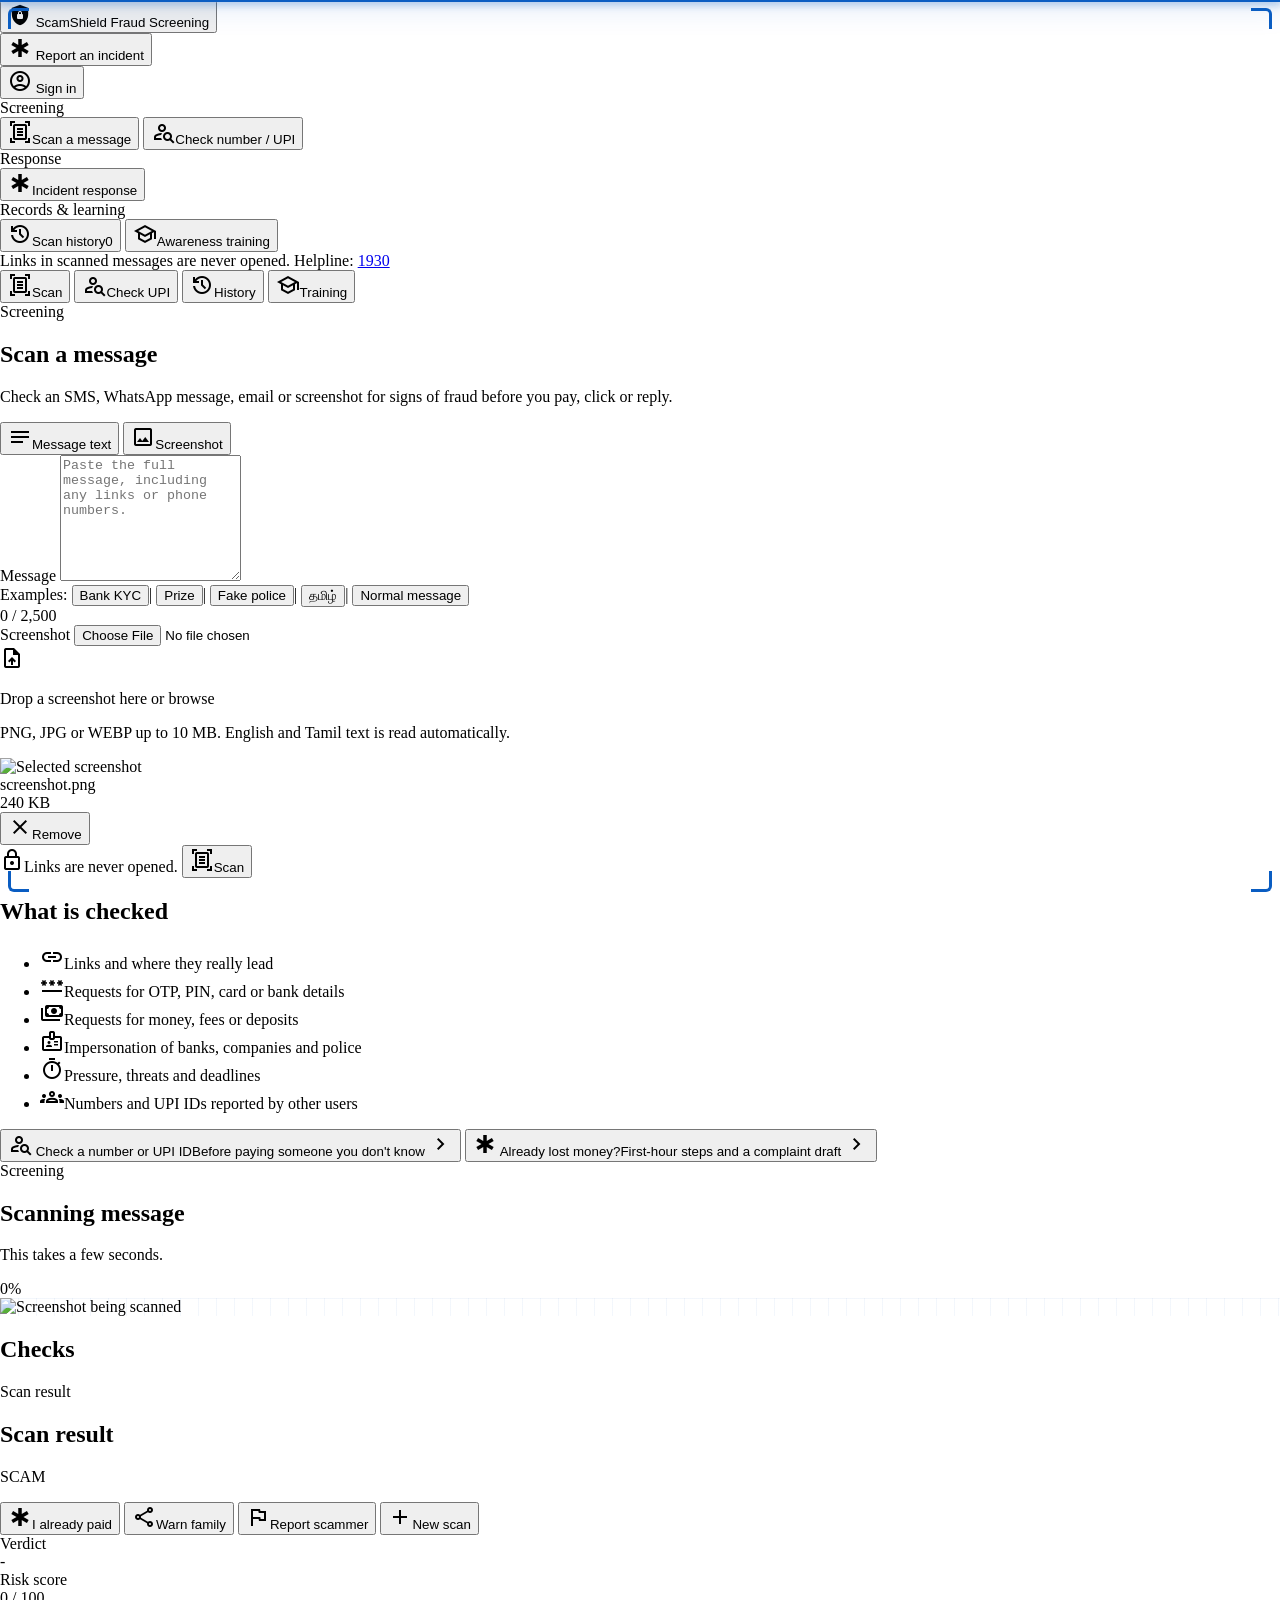
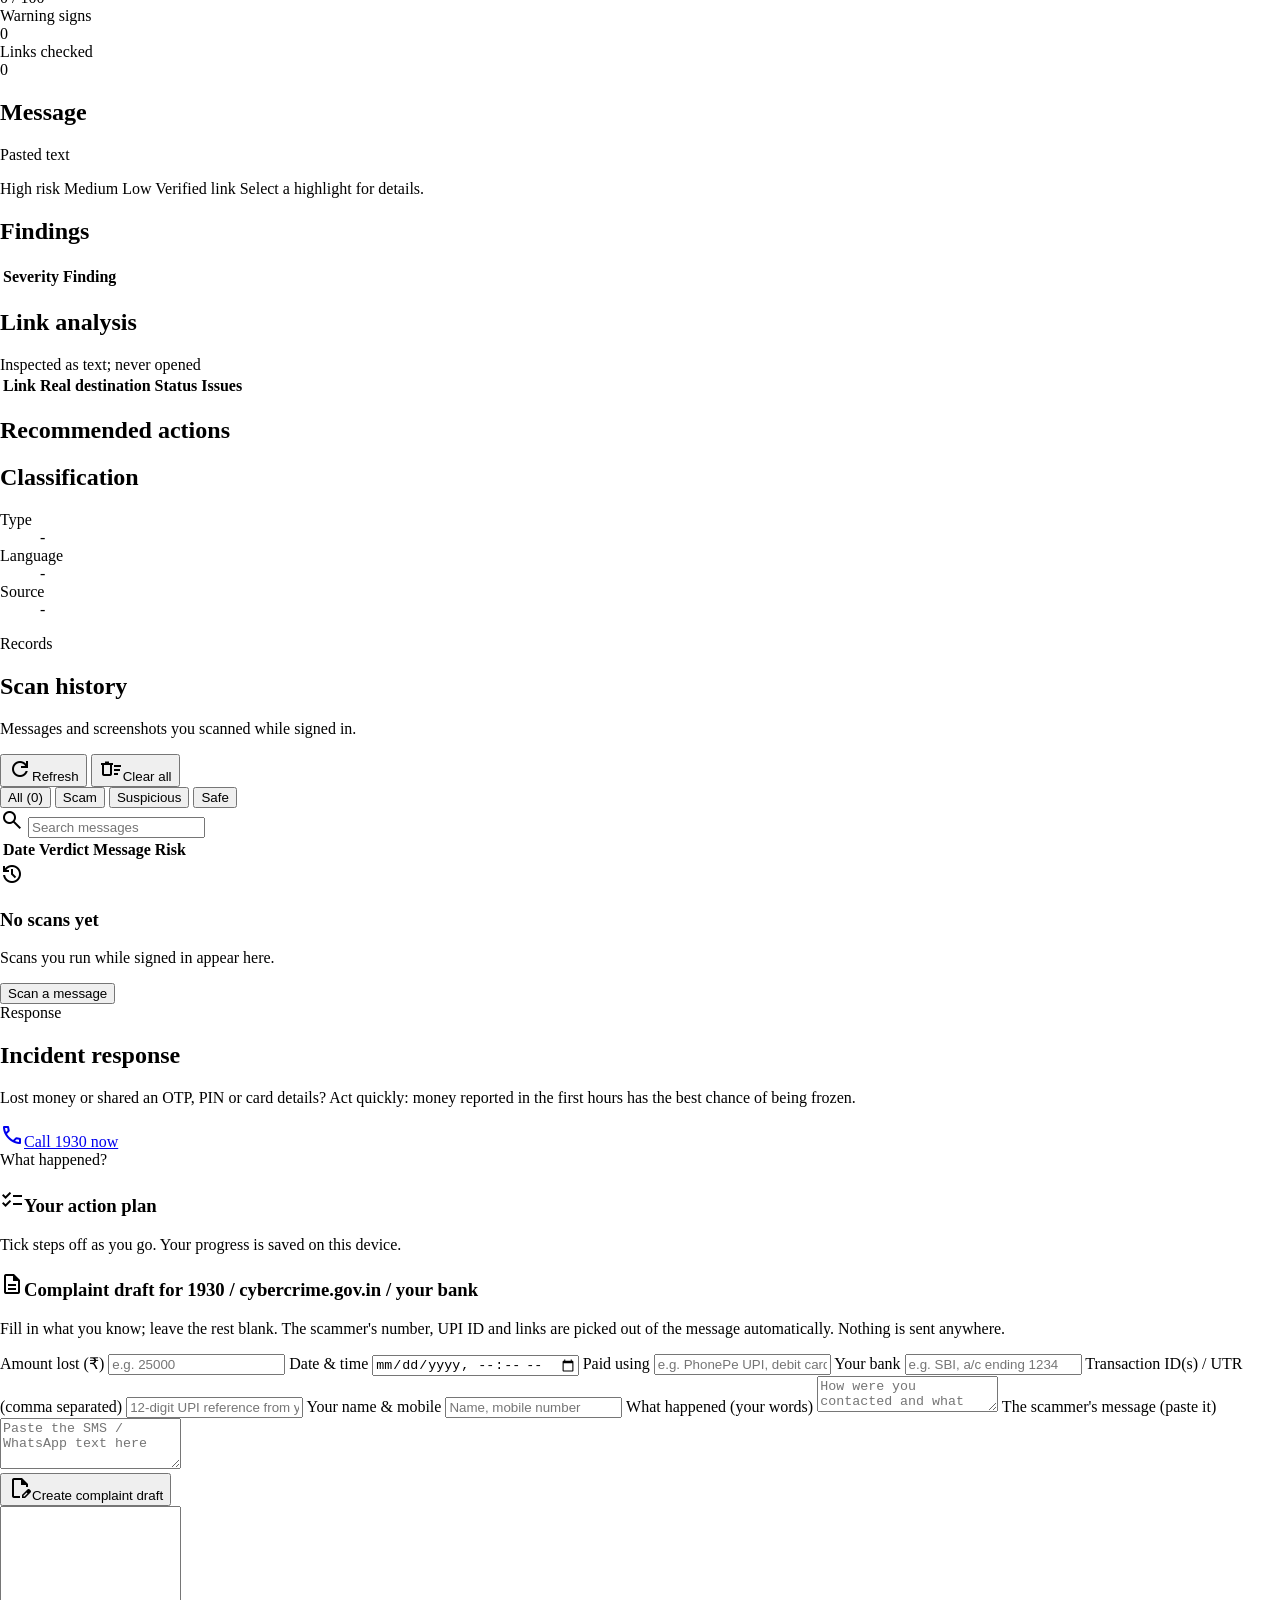
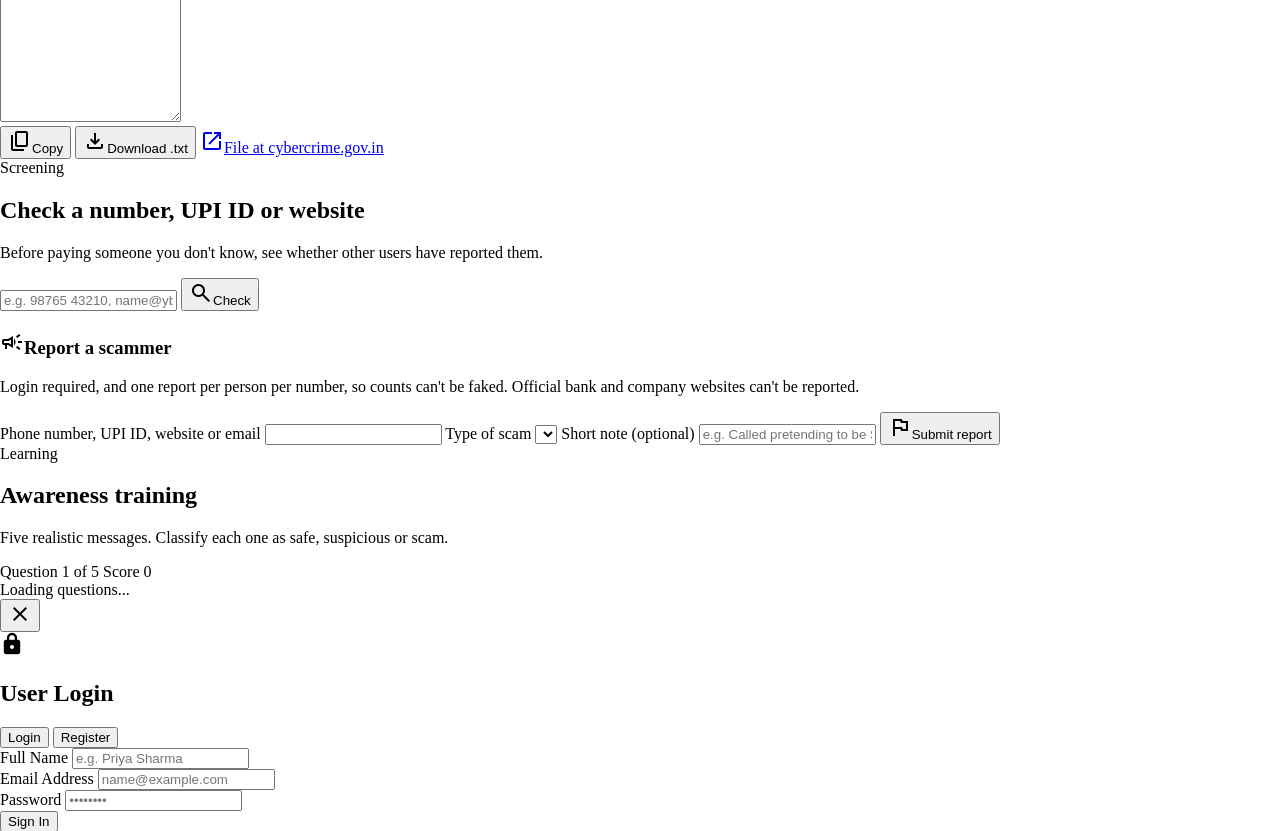
==== commit 5905e511: "Restyle the app in a clean enterprise layout and fix the history filter - Enterprise theme: neutral " ====
--- a/frontend/index.html
+++ b/frontend/index.html
@@ -10,7 +10,7 @@
   <!-- Fonts & Material Symbols -->
   <link rel="preconnect" href="https://fonts.googleapis.com"/>
   <link rel="preconnect" href="https://fonts.gstatic.com" crossorigin=""/>
-  <link href="https://fonts.googleapis.com/css2?family=Inter:wght@400;500;600;700&family=Plus+Jakarta+Sans:wght@600;700;800&display=swap" rel="stylesheet"/>
+  <link href="https://fonts.googleapis.com/css2?family=Inter:wght@400;500;600;700&display=swap" rel="stylesheet"/>
   <link href="https://fonts.googleapis.com/css2?family=Material+Symbols+Outlined:opsz,wght,FILL,GRAD@20..48,100..700,0..1,-50..200" rel="stylesheet"/>
   
   <!-- Compiled Tailwind CSS (see frontend/tailwind.config.js) -->
@@ -35,23 +35,23 @@
     }
     /* Scanner */
     .scanner-window {
-      background-image: linear-gradient(rgba(14,165,233,.07) 1px, transparent 1px),
-                        linear-gradient(90deg, rgba(14,165,233,.07) 1px, transparent 1px);
+      background-image: linear-gradient(rgba(10,93,194,.05) 1px, transparent 1px),
+                        linear-gradient(90deg, rgba(10,93,194,.05) 1px, transparent 1px);
       background-size: 18px 18px;
     }
     .scanner-beam {
-      position: absolute; left: 0; right: 0; top: 0; height: 3px; z-index: 3;
-      background: #38bdf8;
-      box-shadow: 0 0 12px 4px rgba(56,189,248,.75), 0 0 40px 12px rgba(56,189,248,.25);
+      position: absolute; left: 0; right: 0; top: 0; height: 2px; z-index: 3;
+      background: #0a5dc2;
+      box-shadow: 0 0 8px 2px rgba(10,93,194,.45), 0 0 28px 8px rgba(10,93,194,.12);
       animation: scanBeam 1.4s linear infinite;
     }
     .scanner-beam::before {
       content: ""; position: absolute; left: 0; right: 0; bottom: 3px; height: 70px;
-      background: linear-gradient(to top, rgba(56,189,248,.28), rgba(56,189,248,0));
+      background: linear-gradient(to top, rgba(10,93,194,.10), rgba(10,93,194,0));
     }
     .scanner-beam.done { display: none; }
     @keyframes scanBeam { from { top: 0; } to { top: calc(100% - 3px); } }
-    .scanner-corner { position: absolute; width: 22px; height: 22px; z-index: 4; border: 0 solid #0ea5e9; }
+    .scanner-corner { position: absolute; width: 18px; height: 18px; z-index: 4; border: 0 solid #0a5dc2; }
     .scanner-corner.tl { top: 8px; left: 8px; border-top-width: 3px; border-left-width: 3px; border-top-left-radius: 6px; }
     .scanner-corner.tr { top: 8px; right: 8px; border-top-width: 3px; border-right-width: 3px; border-top-right-radius: 6px; }
     .scanner-corner.bl { bottom: 8px; left: 8px; border-bottom-width: 3px; border-left-width: 3px; border-bottom-left-radius: 6px; }
@@ -61,329 +61,339 @@
   </style>
 </head>
 
-<body class="bg-surface font-body text-on-surface antialiased selection:bg-primary-container selection:text-on-primary min-h-screen flex flex-col">
-
-  <!-- ========================================================================= -->
-  <!-- Header                                                                    -->
-  <!-- ========================================================================= -->
-  <header class="fixed top-0 w-full z-50 bg-surface-container-lowest/95 backdrop-blur-md border-b border-surface-container shadow-[0_1px_8px_rgba(0,0,0,0.04)]">
-    <div class="h-16 max-w-6xl mx-auto px-4 sm:px-8 flex items-center justify-between gap-2 sm:gap-4">
-      <button class="flex items-center gap-2.5 flex-shrink-0" onclick="navigateTo('scan')" aria-label="ScamShield home">
-        <span class="w-9 h-9 rounded-xl bg-gradient-to-br from-primary to-primary-container flex items-center justify-center text-on-primary shadow-sm">
-          <span class="material-symbols-outlined text-[22px] material-symbols-fill">shield_lock</span>
+<body class="bg-surface font-body text-on-surface antialiased selection:bg-primary-fixed-dim min-h-screen flex flex-col">
+
+  <!-- ========================================================================= -->
+  <!-- Shell bar                                                                 -->
+  <!-- ========================================================================= -->
+  <header class="fixed top-0 inset-x-0 z-50 h-12 bg-shell text-white">
+    <div class="h-full px-4 flex items-center justify-between gap-3">
+      <button class="flex items-center gap-2.5 min-w-0" onclick="navigateTo('scan')" aria-label="ScamShield home">
+        <span class="w-7 h-7 rounded-md bg-primary flex items-center justify-center shrink-0">
+          <span class="material-symbols-outlined text-[18px] material-symbols-fill">shield_lock</span>
         </span>
-        <span class="font-headline text-lg font-bold text-on-surface tracking-tight">ScamShield</span>
+        <span class="text-sm font-semibold tracking-wide">ScamShield</span>
+        <span class="hidden sm:inline h-4 w-px bg-white/20"></span>
+        <span class="hidden sm:inline text-sm text-shell-muted truncate">Fraud Screening</span>
       </button>
-
-      <nav class="hidden md:flex items-center gap-1 bg-surface-container-low px-1.5 py-1 rounded-full text-sm font-semibold text-on-surface-variant">
-        <button id="nav-scan" onclick="navigateTo('scan')" class="px-4 py-1.5 rounded-full transition-all hover:text-on-surface hover:bg-surface-container">Scan</button>
-        <button id="nav-community" onclick="navigateTo('community')" class="px-4 py-1.5 rounded-full transition-all hover:text-on-surface hover:bg-surface-container whitespace-nowrap">Check UPI</button>
-        <button id="nav-quiz" onclick="navigateTo('quiz')" class="px-4 py-1.5 rounded-full transition-all hover:text-on-surface hover:bg-surface-container">Quiz</button>
-        <button id="nav-history" onclick="navigateTo('history')" class="px-4 py-1.5 rounded-full transition-all hover:text-on-surface hover:bg-surface-container flex items-center gap-1.5">
-          History
-          <span id="nav-history-count" class="px-1.5 rounded-full bg-surface-container text-on-surface-variant text-xs">0</span>
-        </button>
-      </nav>
-
-      <div class="flex items-center gap-2 flex-shrink-0">
-        <button id="btn-emergency" onclick="navigateTo('emergency')" title="Lost money or shared details? Get step-by-step help" class="inline-flex items-center gap-1.5 px-3 py-1.5 rounded-full bg-error text-on-error text-xs font-bold shadow-sm hover:bg-red-700 transition-all">
+      <div class="flex items-center gap-2">
+        <button id="btn-emergency" onclick="navigateTo('emergency')" class="h-8 px-3 rounded-md bg-error hover:bg-red-700 text-white text-xs font-semibold flex items-center gap-1.5">
           <span class="material-symbols-outlined text-[16px]">emergency</span>
-          <span class="whitespace-nowrap">Scammed?</span>
+          <span class="whitespace-nowrap">Report an incident</span>
         </button>
         <div id="auth-section" class="flex items-center">
-          <button id="auth-btn" onclick="openAuthModal()" class="flex items-center gap-1.5 px-3 py-1.5 rounded-full bg-surface-container text-primary text-xs font-bold hover:bg-surface-container-high transition-all">
-            <span class="material-symbols-outlined text-[16px]">account_circle</span>
-            <span id="auth-btn-label" class="hidden sm:inline">Login</span>
+          <button id="auth-btn" onclick="openAuthModal()" class="h-8 px-2.5 rounded-md hover:bg-white/10 text-white text-xs font-medium flex items-center gap-1.5">
+            <span class="material-symbols-outlined text-[20px]">account_circle</span>
+            <span id="auth-btn-label" class="hidden sm:inline">Sign in</span>
           </button>
         </div>
       </div>
     </div>
-
-    <!-- Phone navigation (the pill nav above is hidden on small screens) -->
-    <nav class="md:hidden grid grid-cols-4 border-t border-surface-container text-[11px] font-semibold text-on-surface-variant">
-      <button id="mnav-scan" onclick="navigateTo('scan')" class="py-1.5 flex flex-col items-center"><span class="material-symbols-outlined text-[20px]">document_scanner</span>Scan</button>
-      <button id="mnav-community" onclick="navigateTo('community')" class="py-1.5 flex flex-col items-center"><span class="material-symbols-outlined text-[20px]">person_search</span>Check UPI</button>
-      <button id="mnav-quiz" onclick="navigateTo('quiz')" class="py-1.5 flex flex-col items-center"><span class="material-symbols-outlined text-[20px]">quiz</span>Quiz</button>
-      <button id="mnav-history" onclick="navigateTo('history')" class="py-1.5 flex flex-col items-center"><span class="material-symbols-outlined text-[20px]">history</span>History</button>
-    </nav>
   </header>
 
   <!-- ========================================================================= -->
+  <!-- Side navigation (desktop)                                                 -->
+  <!-- ========================================================================= -->
+  <aside class="hidden md:flex fixed top-12 bottom-0 left-0 w-56 bg-surface-container-lowest border-r border-outline-variant flex-col py-4 z-40">
+    <div class="px-4 pb-1 text-[11px] font-semibold uppercase tracking-wider text-on-surface-variant">Screening</div>
+    <button id="nav-scan" onclick="navigateTo('scan')" class="side-link"><span class="material-symbols-outlined">document_scanner</span>Scan a message</button>
+    <button id="nav-community" onclick="navigateTo('community')" class="side-link"><span class="material-symbols-outlined">person_search</span>Check number / UPI</button>
+    <div class="px-4 pt-4 pb-1 text-[11px] font-semibold uppercase tracking-wider text-on-surface-variant">Response</div>
+    <button id="nav-emergency" onclick="navigateTo('emergency')" class="side-link"><span class="material-symbols-outlined">emergency</span>Incident response</button>
+    <div class="px-4 pt-4 pb-1 text-[11px] font-semibold uppercase tracking-wider text-on-surface-variant">Records &amp; learning</div>
+    <button id="nav-history" onclick="navigateTo('history')" class="side-link"><span class="material-symbols-outlined">history</span><span class="flex-1 text-left">Scan history</span><span id="nav-history-count" class="px-1.5 rounded bg-surface-container text-on-surface-variant text-[11px] font-semibold">0</span></button>
+    <button id="nav-quiz" onclick="navigateTo('quiz')" class="side-link"><span class="material-symbols-outlined">school</span>Awareness training</button>
+    <div class="mt-auto px-4 text-[11px] leading-relaxed text-on-surface-variant">
+      Links in scanned messages are never opened. Helpline: <a href="tel:1930" class="text-primary font-semibold">1930</a>
+    </div>
+  </aside>
+
+  <!-- Tab bar (phones) -->
+  <nav class="md:hidden fixed top-12 inset-x-0 z-40 bg-surface-container-lowest border-b border-outline-variant grid grid-cols-4 text-[11px] font-medium text-on-surface-variant">
+    <button id="mnav-scan" onclick="navigateTo('scan')" class="py-1.5 flex flex-col items-center border-b-2 border-transparent"><span class="material-symbols-outlined text-[20px]">document_scanner</span>Scan</button>
+    <button id="mnav-community" onclick="navigateTo('community')" class="py-1.5 flex flex-col items-center border-b-2 border-transparent"><span class="material-symbols-outlined text-[20px]">person_search</span>Check UPI</button>
+    <button id="mnav-history" onclick="navigateTo('history')" class="py-1.5 flex flex-col items-center border-b-2 border-transparent"><span class="material-symbols-outlined text-[20px]">history</span>History</button>
+    <button id="mnav-quiz" onclick="navigateTo('quiz')" class="py-1.5 flex flex-col items-center border-b-2 border-transparent"><span class="material-symbols-outlined text-[20px]">school</span>Training</button>
+  </nav>
+
+  <!-- ========================================================================= -->
   <!-- Main                                                                      -->
   <!-- ========================================================================= -->
-  <main class="w-full pt-28 md:pt-16 flex-1 bg-surface">
-
-    <!-- ----------------------------------------------------------------------- -->
-    <!-- Scan: paste a message or upload a screenshot                             -->
-    <!-- ----------------------------------------------------------------------- -->
-    <section id="view-scan" class="fade-in max-w-3xl mx-auto px-4 sm:px-8 py-8 w-full">
-      <div class="text-center mb-6">
-        <h1 class="font-display text-3xl sm:text-4xl font-extrabold text-on-surface tracking-tight">Is this message a scam?</h1>
-        <p class="text-sm sm:text-base text-on-surface-variant mt-2">Paste a suspicious SMS, WhatsApp or email, or upload a screenshot. You'll get a clear answer in seconds, <strong class="text-on-surface">before</strong> you pay, click or reply.</p>
-      </div>
-
-      <div class="bg-surface-container-lowest rounded-2xl shadow-md border border-surface-container overflow-hidden">
-        <div class="grid grid-cols-2 bg-surface-container-low p-1 gap-1" role="tablist">
-          <button id="tab-text" onclick="setScanMode('text')" role="tab" class="py-2.5 rounded-xl text-sm font-bold flex items-center justify-center gap-1.5 transition-all">
-            <span class="material-symbols-outlined text-[18px]">chat</span>Paste text
-          </button>
-          <button id="tab-image" onclick="setScanMode('image')" role="tab" class="py-2.5 rounded-xl text-sm font-bold flex items-center justify-center gap-1.5 transition-all">
-            <span class="material-symbols-outlined text-[18px]">add_photo_alternate</span>Upload screenshot
-          </button>
-        </div>
-
-        <div class="p-5 sm:p-6">
-          <!-- Text input -->
-          <div id="scan-text-panel">
-            <textarea id="messageInput" maxlength="2500" rows="7" oninput="updateCharCount()" placeholder="Paste the message here, e.g. &quot;Your bank account will be blocked today. Update KYC at ...&quot;" class="w-full p-4 rounded-xl bg-surface-container-low border border-outline-variant/40 focus:border-primary focus:ring-2 focus:ring-primary/20 outline-none text-sm text-on-surface leading-relaxed resize-y"></textarea>
-            <div class="flex items-center justify-between mt-2 text-xs text-on-surface-variant">
-              <div class="flex flex-wrap items-center gap-1.5">
-                <span class="font-semibold">Try an example:</span>
-                <button type="button" onclick="fillExample('kyc')" class="px-2.5 py-1 rounded-full bg-surface-container hover:bg-surface-container-high text-primary font-semibold">Bank KYC</button>
-                <button type="button" onclick="fillExample('prize')" class="px-2.5 py-1 rounded-full bg-surface-container hover:bg-surface-container-high text-primary font-semibold">Prize</button>
-                <button type="button" onclick="fillExample('arrest')" class="px-2.5 py-1 rounded-full bg-surface-container hover:bg-surface-container-high text-primary font-semibold">Fake police</button>
-                <button type="button" onclick="fillExample('tamil')" class="px-2.5 py-1 rounded-full bg-surface-container hover:bg-surface-container-high text-primary font-semibold">தமிழ்</button>
-                <button type="button" onclick="fillExample('safe')" class="px-2.5 py-1 rounded-full bg-surface-container hover:bg-surface-container-high text-primary font-semibold">Normal message</button>
+  <main class="w-full pt-[106px] md:pt-12 md:pl-56 flex-1 bg-surface">
+
+    <!-- ----------------------------------------------------------------------- -->
+    <!-- Scan                                                                     -->
+    <!-- ----------------------------------------------------------------------- -->
+    <section id="view-scan" class="fade-in page">
+      <div class="page-header">
+        <div>
+          <div class="eyebrow">Screening</div>
+          <h1 class="page-title">Scan a message</h1>
+          <p class="page-desc">Check an SMS, WhatsApp message, email or screenshot for signs of fraud before you pay, click or reply.</p>
+        </div>
+      </div>
+
+      <div class="grid grid-cols-1 lg:grid-cols-3 gap-6">
+        <div class="lg:col-span-2 panel self-start">
+          <div class="flex border-b border-outline-variant px-4" role="tablist">
+            <button id="tab-text" onclick="setScanMode('text')" role="tab" class="tab"><span class="material-symbols-outlined text-[18px]">notes</span>Message text</button>
+            <button id="tab-image" onclick="setScanMode('image')" role="tab" class="tab"><span class="material-symbols-outlined text-[18px]">image</span>Screenshot</button>
+          </div>
+          <div class="p-5">
+            <div id="scan-text-panel">
+              <label for="messageInput" class="field-label">Message</label>
+              <textarea id="messageInput" maxlength="2500" rows="8" oninput="updateCharCount()" placeholder="Paste the full message, including any links or phone numbers." class="field resize-y leading-relaxed"></textarea>
+              <div class="flex items-start justify-between gap-3 mt-2 text-xs text-on-surface-variant">
+                <div class="flex flex-wrap items-center gap-1.5">
+                  <span>Examples:</span>
+                  <button type="button" onclick="fillExample('kyc')" class="link-btn">Bank KYC</button><span class="text-outline-variant">|</span>
+                  <button type="button" onclick="fillExample('prize')" class="link-btn">Prize</button><span class="text-outline-variant">|</span>
+                  <button type="button" onclick="fillExample('arrest')" class="link-btn">Fake police</button><span class="text-outline-variant">|</span>
+                  <button type="button" onclick="fillExample('tamil')" class="link-btn">தமிழ்</button><span class="text-outline-variant">|</span>
+                  <button type="button" onclick="fillExample('safe')" class="link-btn">Normal message</button>
+                </div>
+                <span id="charCount" class="font-code shrink-0">0 / 2,500</span>
               </div>
-              <span id="charCount" class="font-code shrink-0 ml-2">0 / 2,500</span>
-            </div>
-          </div>
-
-          <!-- Screenshot input -->
-          <div id="scan-image-panel" class="hidden">
-            <input type="file" id="screenshotFileInput" accept="image/png, image/jpeg, image/jpg, image/webp" class="hidden" onchange="handleFileSelect(event)"/>
-            <div id="dropzone" onclick="document.getElementById('screenshotFileInput').click()" ondragover="handleDragOver(event)" ondragleave="handleDragLeave(event)" ondrop="handleFileDrop(event)" class="cursor-pointer rounded-xl border-2 border-dashed border-outline-variant bg-surface-container-low hover:border-primary/50 transition-all p-8 flex flex-col items-center text-center">
-              <span class="material-symbols-outlined text-[40px] text-primary">cloud_upload</span>
-              <p class="font-bold text-on-surface mt-2">Drop a screenshot here or tap to choose</p>
-              <p class="text-xs text-on-surface-variant mt-1">PNG, JPG or WEBP, up to 10 MB. English and Tamil text are read automatically.</p>
-            </div>
-            <div id="file-preview-card" class="hidden flex items-center gap-4 p-3 rounded-xl bg-surface-container-low border border-outline-variant/40">
-              <img id="preview-image" alt="Selected screenshot" class="w-20 h-20 object-cover rounded-lg border border-outline-variant/40 bg-surface-container"/>
-              <div class="min-w-0 flex-1">
-                <div id="preview-filename" class="text-sm font-bold text-on-surface truncate">screenshot.png</div>
-                <div id="preview-filesize" class="text-xs text-on-surface-variant">240 KB</div>
+            </div>
+
+            <div id="scan-image-panel" class="hidden">
+              <span class="field-label">Screenshot</span>
+              <input type="file" id="screenshotFileInput" accept="image/png, image/jpeg, image/jpg, image/webp" class="hidden" onchange="handleFileSelect(event)"/>
+              <div id="dropzone" onclick="document.getElementById('screenshotFileInput').click()" ondragover="handleDragOver(event)" ondragleave="handleDragLeave(event)" ondrop="handleFileDrop(event)" class="cursor-pointer rounded-md border border-dashed border-outline bg-surface-container-low hover:border-primary transition-colors p-8 flex flex-col items-center text-center">
+                <span class="material-symbols-outlined text-[32px] text-on-surface-variant">upload_file</span>
+                <p class="text-sm font-semibold text-on-surface mt-2">Drop a screenshot here or <span class="text-primary">browse</span></p>
+                <p class="text-xs text-on-surface-variant mt-1">PNG, JPG or WEBP up to 10 MB. English and Tamil text is read automatically.</p>
               </div>
-              <button type="button" onclick="clearSelectedFile(event)" class="p-2 rounded-full text-on-surface-variant hover:text-error hover:bg-surface-container" title="Remove">
-                <span class="material-symbols-outlined text-[20px]">close</span>
-              </button>
-            </div>
-          </div>
-
-          <button id="btn-scan" onclick="startScan()" type="button" class="mt-5 w-full py-3.5 rounded-full bg-primary text-on-primary hover:bg-primary-container font-bold text-base flex items-center justify-center gap-2 shadow-md transition-all">
-            <span class="material-symbols-outlined text-[22px]">document_scanner</span>Scan now
-          </button>
-          <p class="text-[11px] text-on-surface-variant text-center mt-2 flex items-center justify-center gap-1">
-            <span class="material-symbols-outlined text-[14px]">lock</span>Links in the message are never opened. Nothing is sent to the sender.
-          </p>
-        </div>
-      </div>
-
-      <!-- Other ways ScamShield helps -->
-      <div class="grid grid-cols-1 sm:grid-cols-3 gap-3 mt-6">
-        <button onclick="navigateTo('community')" class="text-left p-4 rounded-xl bg-surface-container-lowest border border-surface-container shadow-sm hover:shadow transition-all">
-          <span class="flex items-center gap-1.5 text-sm font-bold text-primary"><span class="material-symbols-outlined text-[20px]">person_search</span>Check before you pay</span>
-          <span class="block text-xs text-on-surface-variant mt-1">Has this phone number, UPI ID or website been reported?</span>
-        </button>
-        <button onclick="navigateTo('emergency')" class="text-left p-4 rounded-xl bg-error-container/60 border border-error/20 shadow-sm hover:shadow transition-all">
-          <span class="flex items-center gap-1.5 text-sm font-bold text-error"><span class="material-symbols-outlined text-[20px]">emergency</span>Already scammed?</span>
-          <span class="block text-xs text-on-error-container mt-1">First-hour steps and a ready complaint for 1930.</span>
-        </button>
-        <button onclick="navigateTo('quiz')" class="text-left p-4 rounded-xl bg-surface-container-lowest border border-surface-container shadow-sm hover:shadow transition-all">
-          <span class="flex items-center gap-1.5 text-sm font-bold text-primary"><span class="material-symbols-outlined text-[20px]">quiz</span>Spot the scam</span>
-          <span class="block text-xs text-on-surface-variant mt-1">Practise on real-style messages in 2 minutes.</span>
-        </button>
-      </div>
-    </section>
-
-    <!-- ----------------------------------------------------------------------- -->
-    <!-- Scanner: the message / screenshot under a moving scan beam               -->
-    <!-- ----------------------------------------------------------------------- -->
-    <section id="view-processing" class="hidden fade-in max-w-2xl mx-auto px-4 sm:px-8 py-10 w-full">
-      <div class="scanner-frame rounded-2xl bg-slate-900 p-4 sm:p-6 shadow-2xl">
-        <div class="flex items-center justify-between text-[11px] font-code text-sky-300/80 mb-3">
-          <span class="flex items-center gap-1.5"><span id="scanner-dot" class="w-2 h-2 rounded-full bg-sky-400 animate-pulse"></span><span id="scanner-mode">SCANNING MESSAGE</span></span>
-          <span id="scanner-percent">0%</span>
-        </div>
-        <div id="scanner-window" class="scanner-window relative rounded-xl bg-white overflow-hidden min-h-[180px] max-h-[360px]">
-          <span class="scanner-corner tl"></span><span class="scanner-corner tr"></span><span class="scanner-corner bl"></span><span class="scanner-corner br"></span>
-          <div id="scanner-doc" class="relative p-6 text-sm text-slate-800 leading-loose whitespace-pre-line overflow-hidden max-h-[360px]"></div>
-          <img id="scanner-image" alt="Screenshot being scanned" class="hidden w-full max-h-[360px] object-contain bg-slate-100"/>
-          <div id="scanner-beam" class="scanner-beam"></div>
-        </div>
-        <div class="mt-4 grid grid-cols-1 sm:grid-cols-2 gap-x-4 gap-y-1.5 text-xs font-semibold" id="scanner-checks"></div>
-      </div>
-      <p id="scanner-result-line" class="text-center text-sm font-bold text-on-surface mt-4 h-5"></p>
-    </section>
-
-    <!-- ----------------------------------------------------------------------- -->
-    <!-- Result                                                                   -->
-    <!-- ----------------------------------------------------------------------- -->
-    <section id="view-result" class="hidden fade-in max-w-3xl mx-auto px-4 sm:px-8 py-8 w-full">
-      <!-- Verdict -->
-      <div id="result-banner" class="rounded-2xl p-6 shadow-lg mb-5 flex items-start gap-4">
-        <span id="result-banner-icon" class="material-symbols-outlined material-symbols-fill text-[44px] shrink-0">warning</span>
-        <div class="flex-1 min-w-0">
-          <div class="flex flex-wrap items-center gap-x-3 gap-y-1">
-            <span id="result-verdict-text" class="font-display text-3xl font-extrabold tracking-tight">SCAM</span>
-            <span id="result-score-pill" class="px-2.5 py-0.5 rounded-full text-xs font-bold">Risk 90 / 100</span>
-          </div>
-          <p id="result-verdict-label" class="text-sm font-semibold mt-1 opacity-95"></p>
-          <p id="result-category" class="text-xs mt-2 opacity-90"></p>
-        </div>
-      </div>
-
-      <!-- The message, with red flags highlighted -->
-      <div class="bg-surface-container-lowest rounded-2xl p-5 sm:p-6 shadow-sm border border-surface-container mb-5">
-        <div class="flex items-center justify-between gap-2 mb-3">
-          <h2 class="font-headline text-base font-bold text-on-surface flex items-center gap-2"><span class="material-symbols-outlined text-primary text-[22px]">plagiarism</span>What we found in the message</h2>
-          <span id="result-input-source-badge" class="px-2.5 py-0.5 rounded-full bg-surface-container text-on-surface-variant text-[11px] font-semibold">Text</span>
-        </div>
-        <p id="result-raw-text-quote" class="p-4 rounded-xl bg-surface-container-low text-sm text-on-surface leading-loose whitespace-pre-line"></p>
-        <div id="result-highlight-legend" class="hidden flex flex-wrap items-center gap-x-3 gap-y-1 text-[11px] text-on-surface-variant mt-3">
-          <span class="flex items-center gap-1"><span class="w-2.5 h-2.5 rounded-sm bg-red-200 border border-red-400"></span>Danger</span>
-          <span class="flex items-center gap-1"><span class="w-2.5 h-2.5 rounded-sm bg-amber-100 border border-amber-400"></span>Warning</span>
-          <span class="flex items-center gap-1"><span class="w-2.5 h-2.5 rounded-sm bg-sky-100 border border-sky-300"></span>Worth checking</span>
-          <span class="flex items-center gap-1"><span class="w-2.5 h-2.5 rounded-sm bg-emerald-100 border border-emerald-400"></span>Official link</span>
-          <span>&middot; Tap a highlight to see why.</span>
-        </div>
-      </div>
-
-      <!-- Why -->
-      <div class="bg-surface-container-lowest rounded-2xl p-5 sm:p-6 shadow-sm border border-surface-container mb-5">
-        <h2 class="font-headline text-base font-bold text-on-surface flex items-center gap-2 mb-3"><span class="material-symbols-outlined text-error text-[22px]">flag</span><span id="result-why-title">Why</span></h2>
-        <ul id="result-red-flags" class="space-y-3"></ul>
-      </div>
-
-      <!-- Link X-ray -->
-      <div id="result-link-xray-section" class="hidden bg-surface-container-lowest rounded-2xl p-5 sm:p-6 shadow-sm border border-surface-container mb-5">
-        <div class="flex flex-wrap items-center justify-between gap-2 mb-3">
-          <h2 class="font-headline text-base font-bold text-on-surface flex items-center gap-2"><span class="material-symbols-outlined text-primary text-[22px]">travel_explore</span>Where the links really go</h2>
-          <span class="text-[11px] text-on-surface-variant">Checked as text only &mdash; never opened.</span>
-        </div>
-        <div id="result-link-xray-list" class="grid grid-cols-1 gap-3"></div>
-      </div>
-
-      <!-- What to do -->
-      <div class="bg-surface-container-lowest rounded-2xl p-5 sm:p-6 shadow-sm border border-surface-container mb-5">
-        <h2 class="font-headline text-base font-bold text-on-surface flex items-center gap-2 mb-3"><span class="material-symbols-outlined text-tertiary text-[22px]">verified_user</span>What to do now</h2>
-        <ol id="result-recommendations-list" class="space-y-2 text-sm"></ol>
-      </div>
-
-      <!-- Actions -->
-      <div class="grid grid-cols-1 sm:grid-cols-2 gap-2">
-        <button id="btn-emergency-from-result" onclick="openEmergencyFromResult()" class="hidden sm:col-span-2 px-4 py-3 rounded-full bg-error text-on-error hover:bg-red-700 text-sm font-bold flex items-center justify-center gap-2 shadow-sm">
-          <span class="material-symbols-outlined text-[18px]">emergency</span>Already paid or shared details? Get help now
-        </button>
-        <button id="btn-warn-family" onclick="warnFamilyOnWhatsApp()" class="hidden px-4 py-2.5 rounded-full bg-emerald-600 text-white hover:bg-emerald-700 text-sm font-bold flex items-center justify-center gap-2 shadow-sm">
-          <span class="material-symbols-outlined text-[18px]">family_restroom</span>Warn family on WhatsApp
-        </button>
-        <button id="btn-report-community" onclick="reportFromCurrentAnalysis()" class="hidden px-4 py-2.5 rounded-full bg-surface-container-lowest hover:bg-surface-container text-sm font-bold text-on-surface flex items-center justify-center gap-2 shadow-sm border border-outline-variant/40">
-          <span class="material-symbols-outlined text-[18px]">campaign</span>Report scammer's number / UPI
-        </button>
-        <button onclick="newScan()" class="sm:col-span-2 px-4 py-2.5 rounded-full bg-primary text-on-primary hover:bg-primary-container text-sm font-bold flex items-center justify-center gap-2 shadow-sm">
-          <span class="material-symbols-outlined text-[18px]">document_scanner</span>Scan another message
-        </button>
-      </div>
-    </section>
+              <div id="file-preview-card" class="hidden flex items-center gap-4 p-3 rounded-md border border-outline-variant bg-surface-container-low">
+                <img id="preview-image" alt="Selected screenshot" class="w-16 h-16 object-cover rounded border border-outline-variant bg-surface-container"/>
+                <div class="min-w-0 flex-1">
+                  <div id="preview-filename" class="text-sm font-semibold text-on-surface truncate">screenshot.png</div>
+                  <div id="preview-filesize" class="text-xs text-on-surface-variant">240 KB</div>
+                </div>
+                <button type="button" onclick="clearSelectedFile(event)" class="btn-ghost" title="Remove"><span class="material-symbols-outlined text-[18px]">close</span>Remove</button>
+              </div>
+            </div>
+          </div>
+          <div class="flex items-center justify-between gap-3 px-5 py-3 border-t border-outline-variant bg-surface-container-low rounded-b-lg">
+            <span class="text-xs text-on-surface-variant flex items-center gap-1"><span class="material-symbols-outlined text-[16px]">lock</span>Links are never opened.</span>
+            <button id="btn-scan" onclick="startScan()" type="button" class="btn-primary"><span class="material-symbols-outlined text-[18px]">document_scanner</span>Scan</button>
+          </div>
+        </div>
+
+        <div class="space-y-6">
+          <div class="panel p-5">
+            <h2 class="panel-title mb-3">What is checked</h2>
+            <ul class="space-y-2.5 text-sm text-on-surface">
+              <li class="flex gap-2"><span class="material-symbols-outlined text-[18px] text-primary">link</span>Links and where they really lead</li>
+              <li class="flex gap-2"><span class="material-symbols-outlined text-[18px] text-primary">password</span>Requests for OTP, PIN, card or bank details</li>
+              <li class="flex gap-2"><span class="material-symbols-outlined text-[18px] text-primary">payments</span>Requests for money, fees or deposits</li>
+              <li class="flex gap-2"><span class="material-symbols-outlined text-[18px] text-primary">badge</span>Impersonation of banks, companies and police</li>
+              <li class="flex gap-2"><span class="material-symbols-outlined text-[18px] text-primary">timer</span>Pressure, threats and deadlines</li>
+              <li class="flex gap-2"><span class="material-symbols-outlined text-[18px] text-primary">groups</span>Numbers and UPI IDs reported by other users</li>
+            </ul>
+          </div>
+          <div class="panel divide-y divide-outline-variant">
+            <button onclick="navigateTo('community')" class="w-full text-left p-4 hover:bg-surface-container-low flex items-center gap-3">
+              <span class="material-symbols-outlined text-primary">person_search</span>
+              <span class="flex-1"><span class="block text-sm font-semibold text-on-surface">Check a number or UPI ID</span><span class="block text-xs text-on-surface-variant">Before paying someone you don't know</span></span>
+              <span class="material-symbols-outlined text-on-surface-variant text-[18px]">chevron_right</span>
+            </button>
+            <button onclick="navigateTo('emergency')" class="w-full text-left p-4 hover:bg-surface-container-low flex items-center gap-3">
+              <span class="material-symbols-outlined text-error">emergency</span>
+              <span class="flex-1"><span class="block text-sm font-semibold text-on-surface">Already lost money?</span><span class="block text-xs text-on-surface-variant">First-hour steps and a complaint draft</span></span>
+              <span class="material-symbols-outlined text-on-surface-variant text-[18px]">chevron_right</span>
+            </button>
+          </div>
+        </div>
+      </div>
+    </section>
+
+    <!-- ----------------------------------------------------------------------- -->
+    <!-- Scanner                                                                  -->
+    <!-- ----------------------------------------------------------------------- -->
+    <section id="view-processing" class="hidden fade-in page">
+      <div class="page-header">
+        <div>
+          <div class="eyebrow">Screening</div>
+          <h1 class="page-title" id="scanner-mode">Scanning message</h1>
+          <p class="page-desc">This takes a few seconds.</p>
+        </div>
+        <span id="scanner-percent" class="text-sm font-semibold text-primary font-code">0%</span>
+      </div>
+      <div class="h-1 bg-surface-container-high rounded mb-6 overflow-hidden"><div id="scanner-progress" class="h-full bg-primary transition-all duration-300" style="width:0%"></div></div>
+      <div class="grid grid-cols-1 lg:grid-cols-3 gap-6">
+        <div class="lg:col-span-2 panel p-3">
+          <div id="scanner-window" class="scanner-window relative rounded-md border border-outline-variant bg-white overflow-hidden min-h-[200px] max-h-[380px]">
+            <span class="scanner-corner tl"></span><span class="scanner-corner tr"></span><span class="scanner-corner bl"></span><span class="scanner-corner br"></span>
+            <div id="scanner-doc" class="relative p-6 text-sm text-on-surface leading-loose whitespace-pre-line overflow-hidden max-h-[380px]"></div>
+            <img id="scanner-image" alt="Screenshot being scanned" class="hidden w-full max-h-[380px] object-contain bg-surface-container-low"/>
+            <div id="scanner-beam" class="scanner-beam"></div>
+          </div>
+        </div>
+        <div class="panel p-5">
+          <h2 class="panel-title mb-3 flex items-center gap-2"><span id="scanner-dot" class="w-2 h-2 rounded-full bg-primary animate-pulse"></span>Checks</h2>
+          <ol id="scanner-checks" class="space-y-3 text-sm"></ol>
+          <p id="scanner-result-line" class="mt-4 pt-4 border-t border-outline-variant text-sm font-semibold text-on-surface min-h-[1.25rem]"></p>
+        </div>
+      </div>
+    </section>
+
+    <!-- ----------------------------------------------------------------------- -->
+    <!-- Result (record page)                                                     -->
+    <!-- ----------------------------------------------------------------------- -->
+    <section id="view-result" class="hidden fade-in page">
+      <div id="result-header" class="panel border-l-4 mb-6">
+        <div class="p-5 flex flex-col lg:flex-row lg:items-start justify-between gap-4">
+          <div class="min-w-0">
+            <div class="eyebrow" id="result-meta">Scan result</div>
+            <div class="flex flex-wrap items-center gap-3 mt-0.5">
+              <h1 id="result-title" class="page-title">Scan result</h1>
+              <span id="result-verdict-tag" class="tag">SCAM</span>
+            </div>
+            <p id="result-verdict-label" class="page-desc"></p>
+          </div>
+          <div class="flex flex-wrap gap-2 shrink-0">
+            <button id="btn-emergency-from-result" onclick="openEmergencyFromResult()" class="hidden btn-danger"><span class="material-symbols-outlined text-[18px]">emergency</span>I already paid</button>
+            <button id="btn-warn-family" onclick="warnFamilyOnWhatsApp()" class="hidden btn-secondary"><span class="material-symbols-outlined text-[18px]">share</span>Warn family</button>
+            <button id="btn-report-community" onclick="reportFromCurrentAnalysis()" class="hidden btn-secondary"><span class="material-symbols-outlined text-[18px]">flag</span>Report scammer</button>
+            <button onclick="newScan()" class="btn-primary"><span class="material-symbols-outlined text-[18px]">add</span>New scan</button>
+          </div>
+        </div>
+        <div class="grid grid-cols-2 md:grid-cols-4 border-t border-outline-variant divide-x divide-outline-variant">
+          <div class="kpi"><div class="kpi-label">Verdict</div><div id="kpi-verdict" class="kpi-value">-</div></div>
+          <div class="kpi"><div class="kpi-label">Risk score</div><div class="kpi-value"><span id="kpi-score">0</span><span class="text-sm font-normal text-on-surface-variant"> / 100</span></div><div class="h-1 bg-surface-container-high rounded mt-2"><div id="kpi-score-bar" class="h-full rounded" style="width:0%"></div></div></div>
+          <div class="kpi border-t md:border-t-0 border-outline-variant"><div class="kpi-label">Warning signs</div><div id="kpi-flags" class="kpi-value">0</div></div>
+          <div class="kpi border-t md:border-t-0 border-outline-variant"><div class="kpi-label">Links checked</div><div id="kpi-links" class="kpi-value">0</div></div>
+        </div>
+      </div>
+
+      <div class="grid grid-cols-1 lg:grid-cols-3 gap-6">
+        <div class="lg:col-span-2 space-y-6">
+          <div class="panel">
+            <div class="panel-head"><h2 class="panel-title">Message</h2><span id="result-input-source-badge" class="text-xs text-on-surface-variant">Pasted text</span></div>
+            <div class="p-5">
+              <p id="result-raw-text-quote" class="text-sm text-on-surface leading-loose whitespace-pre-line"></p>
+              <div id="result-highlight-legend" class="hidden flex flex-wrap items-center gap-x-4 gap-y-1 text-[11px] text-on-surface-variant mt-4 pt-3 border-t border-outline-variant">
+                <span class="flex items-center gap-1.5"><span class="w-2.5 h-2.5 rounded-sm bg-red-200 border border-red-400"></span>High risk</span>
+                <span class="flex items-center gap-1.5"><span class="w-2.5 h-2.5 rounded-sm bg-amber-100 border border-amber-400"></span>Medium</span>
+                <span class="flex items-center gap-1.5"><span class="w-2.5 h-2.5 rounded-sm bg-sky-100 border border-sky-300"></span>Low</span>
+                <span class="flex items-center gap-1.5"><span class="w-2.5 h-2.5 rounded-sm bg-emerald-100 border border-emerald-400"></span>Verified link</span>
+                <span>Select a highlight for details.</span>
+              </div>
+            </div>
+          </div>
+
+          <div class="panel">
+            <div class="panel-head"><h2 class="panel-title">Findings</h2><span id="result-findings-count" class="text-xs text-on-surface-variant"></span></div>
+            <div class="overflow-x-auto">
+              <table class="data-table">
+                <thead><tr><th class="w-28">Severity</th><th>Finding</th></tr></thead>
+                <tbody id="result-red-flags"></tbody>
+              </table>
+            </div>
+          </div>
+
+          <div id="result-link-xray-section" class="hidden panel">
+            <div class="panel-head"><h2 class="panel-title">Link analysis</h2><span class="text-xs text-on-surface-variant">Inspected as text; never opened</span></div>
+            <div class="overflow-x-auto">
+              <table class="data-table">
+                <thead><tr><th>Link</th><th>Real destination</th><th class="w-28">Status</th><th>Issues</th></tr></thead>
+                <tbody id="result-link-xray-list"></tbody>
+              </table>
+            </div>
+          </div>
+        </div>
+
+        <div class="space-y-6">
+          <div class="panel">
+            <div class="panel-head"><h2 class="panel-title">Recommended actions</h2></div>
+            <ol id="result-recommendations-list" class="p-5 space-y-3 text-sm"></ol>
+          </div>
+          <div class="panel p-5 text-sm">
+            <h2 class="panel-title mb-2">Classification</h2>
+            <dl class="grid grid-cols-[auto,1fr] gap-x-4 gap-y-2 text-sm">
+              <dt class="text-on-surface-variant">Type</dt><dd id="result-category" class="text-on-surface font-medium">-</dd>
+              <dt class="text-on-surface-variant">Language</dt><dd id="result-language" class="text-on-surface">-</dd>
+              <dt class="text-on-surface-variant">Source</dt><dd id="result-source" class="text-on-surface">-</dd>
+            </dl>
+          </div>
+        </div>
+      </div>
+    </section>
+
     <!-- ----------------------------------------------------------------------- -->
     <!-- SCREEN 6: History Dashboard (Stitch Design)                            -->
     <!-- ----------------------------------------------------------------------- -->
-    <section id="view-history" class="hidden fade-in max-w-4xl mx-auto px-4 sm:px-8 py-8 w-full">
-      
-      <!-- Top Bar -->
-      <div class="flex flex-col sm:flex-row sm:items-center justify-between gap-4 mb-6">
-        <div>
-          <h1 class="font-display text-3xl font-extrabold text-on-surface tracking-tight">Your scan history</h1>
-          <p class="text-sm text-on-surface-variant mt-1">Messages and screenshots you have scanned while logged in.</p>
+    <section id="view-history" class="hidden fade-in page">
+      <div class="page-header">
+        <div>
+          <div class="eyebrow">Records</div>
+          <h1 class="page-title">Scan history</h1>
+          <p class="page-desc">Messages and screenshots you scanned while signed in.</p>
         </div>
         <div class="flex items-center gap-2">
-          <button onclick="refreshHistory()" class="px-3.5 py-2 rounded-full bg-surface-container-low hover:bg-surface-container text-xs font-bold text-on-surface flex items-center gap-1.5 border border-surface-container shadow-sm transition-all">
-            <span class="material-symbols-outlined text-[18px]">refresh</span>
-            <span>Refresh</span>
-          </button>
-          <button onclick="clearAllHistoryConfirm()" class="px-3.5 py-2 rounded-full bg-surface-container-low hover:bg-error-container hover:text-error text-xs font-bold text-on-surface-variant flex items-center gap-1.5 border border-surface-container shadow-sm transition-all">
-            <span class="material-symbols-outlined text-[18px]">delete_sweep</span>
-            <span>Clear History</span>
-          </button>
-        </div>
-      </div>
-
-      <!-- Filters and Search Bar -->
-      <div class="bg-surface-container-lowest rounded-xl p-4 shadow-sm border border-surface-container mb-6 flex flex-col md:flex-row items-center justify-between gap-4">
-        
-        <!-- Filter Pills (All, High, Medium, Low) -->
-        <div class="inline-flex p-1 rounded-full bg-surface-container-low text-xs w-full md:w-auto overflow-x-auto">
-          <button onclick="setHistoryRiskFilter('all')" id="filter-all" class="px-3.5 py-1.5 rounded-full font-bold bg-surface-container-lowest text-primary shadow-sm transition-all">
-            All Analyses (<span id="count-filter-all">0</span>)
-          </button>
-          <button onclick="setHistoryRiskFilter('high')" id="filter-high" class="px-3.5 py-1.5 rounded-full font-semibold text-on-surface-variant hover:text-on-surface transition-all">
-            High / Critical
-          </button>
-          <button onclick="setHistoryRiskFilter('medium')" id="filter-medium" class="px-3.5 py-1.5 rounded-full font-semibold text-on-surface-variant hover:text-on-surface transition-all">
-            Medium Risk
-          </button>
-          <button onclick="setHistoryRiskFilter('low')" id="filter-low" class="px-3.5 py-1.5 rounded-full font-semibold text-on-surface-variant hover:text-on-surface transition-all">
-            Low / Safe
-          </button>
-        </div>
-
-        <!-- Search Box -->
-        <div class="relative w-full md:w-72">
-          <span class="material-symbols-outlined absolute left-3 top-2.5 text-[18px] text-on-surface-variant">search</span>
-          <input type="text" id="history-search-input" placeholder="Search keywords or sender..." oninput="handleHistorySearch()" class="w-full pl-9 pr-3 py-1.5 text-xs rounded-full bg-surface-container-low border border-outline-variant/30 outline-none focus:bg-surface-container-lowest focus:ring-2 focus:ring-primary/20 text-on-surface"/>
-        </div>
-
-      </div>
-
-      <!-- History Cards Container -->
-      <div id="history-items-container" class="space-y-3">
-        <!-- Dynamically rendered history cards -->
-      </div>
-
-      <!-- Empty State -->
-      <div id="history-empty-state" class="hidden py-16 flex flex-col items-center justify-center text-center bg-surface-container-lowest rounded-xl border border-surface-container">
-        <span class="material-symbols-outlined text-[48px] text-outline-variant mb-2">history</span>
-        <h3 class="font-headline text-base font-bold text-on-surface">No analysis records found</h3>
-        <p class="text-xs text-on-surface-variant max-w-sm mt-1 mb-4">Start by scanning a suspicious chat or screenshot to build your personal defensive history.</p>
-        <button onclick="navigateTo('scan')" class="px-5 py-2.5 rounded-full bg-primary text-on-primary text-xs font-bold shadow-sm">
-          Scan a message
-        </button>
-      </div>
-
+          <button onclick="refreshHistory()" class="btn-secondary"><span class="material-symbols-outlined text-[18px]">refresh</span>Refresh</button>
+          <button onclick="clearAllHistoryConfirm()" class="btn-secondary"><span class="material-symbols-outlined text-[18px]">delete_sweep</span>Clear all</button>
+        </div>
+      </div>
+
+      <div class="panel">
+        <div class="flex flex-col md:flex-row md:items-center justify-between gap-3 px-5 py-3 border-b border-outline-variant">
+          <div class="inline-flex rounded-md border border-outline-variant overflow-hidden text-xs font-semibold">
+            <button onclick="setHistoryRiskFilter('all')" id="filter-all" class="seg">All (<span id="count-filter-all">0</span>)</button>
+            <button onclick="setHistoryRiskFilter('high')" id="filter-high" class="seg border-l border-outline-variant">Scam</button>
+            <button onclick="setHistoryRiskFilter('medium')" id="filter-medium" class="seg border-l border-outline-variant">Suspicious</button>
+            <button onclick="setHistoryRiskFilter('low')" id="filter-low" class="seg border-l border-outline-variant">Safe</button>
+          </div>
+          <div class="relative w-full md:w-72">
+            <span class="material-symbols-outlined absolute left-2.5 top-2 text-[18px] text-on-surface-variant">search</span>
+            <input type="text" id="history-search-input" placeholder="Search messages" oninput="handleHistorySearch()" class="field pl-9 py-1.5"/>
+          </div>
+        </div>
+        <div class="overflow-x-auto">
+          <table class="data-table">
+            <thead><tr><th class="w-36">Date</th><th class="w-28">Verdict</th><th>Message</th><th class="w-20 text-right">Risk</th><th class="w-32"></th></tr></thead>
+            <tbody id="history-items-container"></tbody>
+          </table>
+        </div>
+        <div id="history-empty-state" class="hidden py-14 flex flex-col items-center text-center">
+          <span class="material-symbols-outlined text-[40px] text-outline">history</span>
+          <h3 class="text-sm font-semibold text-on-surface mt-2">No scans yet</h3>
+          <p class="text-xs text-on-surface-variant max-w-sm mt-1 mb-4">Scans you run while signed in appear here.</p>
+          <button onclick="navigateTo('scan')" class="btn-primary">Scan a message</button>
+        </div>
+      </div>
     </section>
 
     <!-- ----------------------------------------------------------------------- -->
     <!-- Emergency: I've been scammed                                             -->
     <!-- ----------------------------------------------------------------------- -->
-    <section id="view-emergency" class="hidden fade-in max-w-6xl mx-auto px-4 sm:px-8 py-8 w-full">
-      <div class="rounded-xl bg-error text-on-error p-6 sm:p-8 shadow-xl mb-6 flex flex-col md:flex-row md:items-center justify-between gap-4">
-        <div>
-          <h1 class="font-headline text-2xl sm:text-3xl font-extrabold tracking-tight flex items-center gap-2">
-            <span class="material-symbols-outlined text-[32px]">emergency</span>Scammed? Act now.
-          </h1>
-          <p class="text-sm mt-2 max-w-2xl opacity-95">Lost money or shared your OTP, PIN or card details? Speed matters: money reported in the first hours has the best chance of being frozen. Follow the steps below, then use the complaint draft to file quickly.</p>
-        </div>
-        <a href="tel:1930" class="shrink-0 px-6 py-3 rounded-full bg-on-error text-error font-extrabold text-lg flex items-center justify-center gap-2 shadow-lg hover:scale-[1.02] transition-transform">
-          <span class="material-symbols-outlined text-[24px]">call</span>Call 1930
-        </a>
+    <section id="view-emergency" class="hidden fade-in page">
+      <div class="page-header">
+        <div>
+          <div class="eyebrow">Response</div>
+          <h1 class="page-title">Incident response</h1>
+          <p class="page-desc max-w-3xl">Lost money or shared an OTP, PIN or card details? Act quickly: money reported in the first hours has the best chance of being frozen.</p>
+        </div>
+        <a href="tel:1930" class="btn-danger"><span class="material-symbols-outlined text-[18px]">call</span>Call 1930 now</a>
       </div>
 
       <div class="mb-6">
-        <div class="text-xs font-bold text-on-surface-variant uppercase tracking-wider mb-2">What happened?</div>
+        <div class="field-label">What happened?</div>
         <div id="emergency-incident-chips" class="flex flex-wrap gap-2"></div>
       </div>
 
       <div class="grid grid-cols-1 lg:grid-cols-12 gap-6">
-        <div class="lg:col-span-6 bg-surface-container-lowest rounded-xl p-6 shadow-md border border-surface-container">
-          <h3 class="font-headline text-base font-bold text-on-surface flex items-center gap-2 mb-1">
+        <div class="lg:col-span-6 bg-surface-container-lowest rounded-lg p-6 border border-outline-variant">
+          <h3 class="font-headline text-base font-semibold text-on-surface flex items-center gap-2 mb-1">
             <span class="material-symbols-outlined text-error text-[22px]">checklist</span>Your action plan
           </h3>
           <p class="text-[11px] text-on-surface-variant mb-4">Tick steps off as you go. Your progress is saved on this device.</p>
           <div id="emergency-steps" class="space-y-3"></div>
         </div>
 
-        <div class="lg:col-span-6 bg-surface-container-lowest rounded-xl p-6 shadow-md border border-surface-container">
-          <h3 class="font-headline text-base font-bold text-on-surface flex items-center gap-2 mb-1">
+        <div class="lg:col-span-6 bg-surface-container-lowest rounded-lg p-6 border border-outline-variant">
+          <h3 class="font-headline text-base font-semibold text-on-surface flex items-center gap-2 mb-1">
             <span class="material-symbols-outlined text-primary text-[22px]">description</span>Complaint draft for 1930 / cybercrime.gov.in / your bank
           </h3>
           <p class="text-[11px] text-on-surface-variant mb-4">Fill in what you know; leave the rest blank. The scammer's number, UPI ID and links are picked out of the message automatically. Nothing is sent anywhere.</p>
@@ -413,15 +423,15 @@
               <textarea id="em-message" rows="3" placeholder="Paste the SMS / WhatsApp text here" class="px-3 py-2 rounded-lg bg-surface-container-low border border-outline-variant/40 text-on-surface font-normal"></textarea>
             </label>
           </div>
-          <button onclick="generateComplaintDraft()" class="mt-4 w-full px-4 py-2.5 rounded-full bg-primary text-on-primary hover:bg-primary-container text-sm font-bold flex items-center justify-center gap-2 shadow-sm">
+          <button onclick="generateComplaintDraft()" class="mt-4 w-full px-4 py-2.5 rounded-md bg-primary text-on-primary hover:bg-primary-container text-sm font-semibold flex items-center justify-center gap-2">
             <span class="material-symbols-outlined text-[18px]">edit_document</span>Create complaint draft
           </button>
           <div id="em-draft-section" class="hidden mt-4">
             <textarea id="em-draft" rows="14" readonly class="w-full p-3 rounded-lg bg-surface-container-low border border-outline-variant/40 text-[11px] font-code text-on-surface leading-relaxed"></textarea>
             <div class="flex flex-wrap gap-2 mt-2">
-              <button onclick="copyComplaintDraft()" class="px-3.5 py-1.5 rounded-full bg-surface-container hover:bg-surface-container-high text-primary font-bold text-xs flex items-center gap-1"><span class="material-symbols-outlined text-[16px]">content_copy</span>Copy</button>
-              <button onclick="downloadComplaintDraft()" class="px-3.5 py-1.5 rounded-full bg-surface-container hover:bg-surface-container-high text-primary font-bold text-xs flex items-center gap-1"><span class="material-symbols-outlined text-[16px]">download</span>Download .txt</button>
-              <a href="https://cybercrime.gov.in" target="_blank" rel="noopener" class="px-3.5 py-1.5 rounded-full bg-error text-on-error font-bold text-xs flex items-center gap-1"><span class="material-symbols-outlined text-[16px]">open_in_new</span>File at cybercrime.gov.in</a>
+              <button onclick="copyComplaintDraft()" class="px-3.5 py-1.5 rounded-md bg-surface-container hover:bg-surface-container-high text-primary font-semibold text-xs flex items-center gap-1"><span class="material-symbols-outlined text-[16px]">content_copy</span>Copy</button>
+              <button onclick="downloadComplaintDraft()" class="px-3.5 py-1.5 rounded-md bg-surface-container hover:bg-surface-container-high text-primary font-semibold text-xs flex items-center gap-1"><span class="material-symbols-outlined text-[16px]">download</span>Download .txt</button>
+              <a href="https://cybercrime.gov.in" target="_blank" rel="noopener" class="px-3.5 py-1.5 rounded-md bg-error text-on-error font-semibold text-xs flex items-center gap-1"><span class="material-symbols-outlined text-[16px]">open_in_new</span>File at cybercrime.gov.in</a>
             </div>
           </div>
         </div>
@@ -431,20 +441,25 @@
     <!-- ----------------------------------------------------------------------- -->
     <!-- Community: check before you pay / report a scammer                      -->
     <!-- ----------------------------------------------------------------------- -->
-    <section id="view-community" class="hidden fade-in max-w-4xl mx-auto px-4 sm:px-8 py-8 w-full">
-      <h1 class="font-headline text-3xl font-extrabold text-on-surface tracking-tight">Check before you pay</h1>
-      <p class="text-sm text-on-surface-variant mt-1 mb-6">Paying a stranger or got an odd call? Check whether their phone number, UPI ID, website or email has been reported by other ScamShield users.</p>
-
-      <div class="bg-surface-container-lowest rounded-xl p-6 shadow-md border border-surface-container mb-6">
+    <section id="view-community" class="hidden fade-in page">
+      <div class="page-header">
+        <div>
+          <div class="eyebrow">Screening</div>
+          <h1 class="page-title">Check a number, UPI ID or website</h1>
+          <p class="page-desc">Before paying someone you don't know, see whether other users have reported them.</p>
+        </div>
+      </div>
+
+      <div class="bg-surface-container-lowest rounded-lg p-6 border border-outline-variant mb-6">
         <form onsubmit="event.preventDefault(); lookupIdentifier();" class="flex flex-col sm:flex-row gap-2">
-          <input id="community-query" type="text" placeholder="e.g. 98765 43210, name@ybl, sbi-kyc-update.xyz" class="flex-1 px-4 py-2.5 rounded-full bg-surface-container-low border border-outline-variant/40 text-sm text-on-surface"/>
-          <button type="submit" class="px-5 py-2.5 rounded-full bg-primary text-on-primary hover:bg-primary-container text-sm font-bold flex items-center justify-center gap-1.5"><span class="material-symbols-outlined text-[18px]">search</span>Check</button>
+          <input id="community-query" type="text" placeholder="e.g. 98765 43210, name@ybl, sbi-kyc-update.xyz" class="flex-1 px-4 py-2.5 rounded-md bg-surface-container-low border border-outline-variant/40 text-sm text-on-surface"/>
+          <button type="submit" class="px-5 py-2.5 rounded-md bg-primary text-on-primary hover:bg-primary-container text-sm font-semibold flex items-center justify-center gap-1.5"><span class="material-symbols-outlined text-[18px]">search</span>Check</button>
         </form>
         <div id="community-result" class="mt-4"></div>
       </div>
 
-      <div class="bg-surface-container-lowest rounded-xl p-6 shadow-md border border-surface-container">
-        <h3 class="font-headline text-base font-bold text-on-surface flex items-center gap-2 mb-1">
+      <div class="bg-surface-container-lowest rounded-lg p-6 border border-outline-variant">
+        <h3 class="font-headline text-base font-semibold text-on-surface flex items-center gap-2 mb-1">
           <span class="material-symbols-outlined text-error text-[22px]">campaign</span>Report a scammer
         </h3>
         <p class="text-[11px] text-on-surface-variant mb-4">Login required, and one report per person per number, so counts can't be faked. Official bank and company websites can't be reported.</p>
@@ -458,7 +473,7 @@
           <label class="flex flex-col gap-1 font-semibold text-on-surface-variant">Short note (optional)
             <input id="report-note" type="text" maxlength="500" placeholder="e.g. Called pretending to be SBI" class="px-3 py-2 rounded-lg bg-surface-container-low border border-outline-variant/40 text-on-surface font-normal"/>
           </label>
-          <button type="submit" class="sm:col-span-2 px-4 py-2.5 rounded-full bg-error text-on-error hover:bg-red-700 text-sm font-bold flex items-center justify-center gap-1.5"><span class="material-symbols-outlined text-[18px]">flag</span>Submit report</button>
+          <button type="submit" class="sm:col-span-2 px-4 py-2.5 rounded-md bg-error text-on-error hover:bg-red-700 text-sm font-semibold flex items-center justify-center gap-1.5"><span class="material-symbols-outlined text-[18px]">flag</span>Submit report</button>
         </form>
       </div>
     </section>
@@ -466,18 +481,19 @@
     <!-- ----------------------------------------------------------------------- -->
     <!-- Spot-the-Scam Quiz                                                       -->
     <!-- ----------------------------------------------------------------------- -->
-    <section id="view-quiz" class="hidden fade-in max-w-3xl mx-auto px-4 sm:px-8 py-8 w-full">
-      <div class="flex flex-wrap items-end justify-between gap-4 mb-6">
-        <div>
-          <h1 class="font-headline text-3xl font-extrabold text-on-surface tracking-tight">Spot the Scam</h1>
-          <p class="text-sm text-on-surface-variant mt-1">Practise on real-style messages. Decide: SAFE, SUSPICIOUS or SCAM?</p>
+    <section id="view-quiz" class="hidden fade-in page">
+      <div class="page-header">
+        <div>
+          <div class="eyebrow">Learning</div>
+          <h1 class="page-title">Awareness training</h1>
+          <p class="page-desc">Five realistic messages. Classify each one as safe, suspicious or scam.</p>
         </div>
         <div class="flex items-center gap-3">
           <span id="quiz-progress" class="text-xs font-semibold text-on-surface-variant">Question 1 of 5</span>
-          <span id="quiz-score" class="px-3 py-1 rounded-full bg-primary-fixed text-primary text-xs font-bold">Score 0</span>
-        </div>
-      </div>
-      <div id="quiz-card" class="bg-surface-container-lowest rounded-xl p-6 sm:p-8 shadow-md border border-surface-container">
+          <span id="quiz-score" class="tag tag-info">Score 0</span>
+        </div>
+      </div>
+      <div id="quiz-card" class="bg-surface-container-lowest rounded-lg p-6 sm:p-8 border border-outline-variant">
         <div class="text-sm text-on-surface-variant">Loading questions...</div>
       </div>
     </section>
@@ -488,7 +504,7 @@
   <!-- Auth Modal (Login / Register)                                             -->
   <!-- ========================================================================= -->
   <div id="auth-modal" class="hidden fixed inset-0 z-50 bg-on-surface/40 backdrop-blur-sm flex items-center justify-center p-4">
-    <div class="bg-surface-container-lowest rounded-2xl p-6 sm:p-8 max-w-md w-full shadow-2xl border border-surface-container relative animate-fadeIn">
+    <div class="bg-surface-container-lowest rounded-lg p-6 sm:p-8 max-w-md w-full border border-outline-variant relative animate-fadeIn">
       
       <button onclick="closeAuthModal()" class="absolute top-4 right-4 text-on-surface-variant hover:text-on-surface p-1 rounded-full">
         <span class="material-symbols-outlined text-[20px]">close</span>
@@ -498,11 +514,11 @@
         <div class="w-8 h-8 rounded-lg bg-primary text-on-primary flex items-center justify-center">
           <span class="material-symbols-outlined text-[18px] material-symbols-fill">lock</span>
         </div>
-        <h2 id="auth-modal-title" class="font-headline text-lg font-bold text-on-surface">User Login</h2>
+        <h2 id="auth-modal-title" class="font-headline text-lg font-semibold text-on-surface">User Login</h2>
       </div>
 
       <!-- Auth Tabs -->
-      <div class="flex border-b border-surface-container-low mb-4 text-xs font-bold">
+      <div class="flex border-b border-outline-variant-low mb-4 text-xs font-semibold">
         <button id="tab-login" onclick="switchAuthTab('login')" class="flex-1 py-2 text-primary border-b-2 border-primary transition-all">Login</button>
         <button id="tab-register" onclick="switchAuthTab('register')" class="flex-1 py-2 text-on-surface-variant hover:text-on-surface transition-all">Register</button>
       </div>
@@ -510,23 +526,23 @@
       <!-- Form -->
       <form id="auth-form" onsubmit="handleAuthSubmit(event)" class="space-y-3 text-xs">
         <div id="auth-name-field" class="hidden">
-          <label class="font-bold text-on-surface block mb-1" for="authFullName">Full Name</label>
+          <label class="font-semibold text-on-surface block mb-1" for="authFullName">Full Name</label>
           <input type="text" id="authFullName" placeholder="e.g. Priya Sharma" class="w-full p-2.5 rounded-lg bg-surface-container-low border border-outline-variant/30 text-on-surface outline-none focus:ring-2 focus:ring-primary/20"/>
         </div>
 
         <div>
-          <label class="font-bold text-on-surface block mb-1" for="authEmail">Email Address</label>
+          <label class="font-semibold text-on-surface block mb-1" for="authEmail">Email Address</label>
           <input type="email" id="authEmail" required placeholder="name@example.com" class="w-full p-2.5 rounded-lg bg-surface-container-low border border-outline-variant/30 text-on-surface outline-none focus:ring-2 focus:ring-primary/20"/>
         </div>
 
         <div>
-          <label class="font-bold text-on-surface block mb-1" for="authPassword">Password</label>
+          <label class="font-semibold text-on-surface block mb-1" for="authPassword">Password</label>
           <input type="password" id="authPassword" required minlength="6" placeholder="••••••••" class="w-full p-2.5 rounded-lg bg-surface-container-low border border-outline-variant/30 text-on-surface outline-none focus:ring-2 focus:ring-primary/20"/>
         </div>
 
         <div id="auth-error-msg" class="hidden text-xs text-error font-semibold bg-error-container p-2.5 rounded-lg"></div>
 
-        <button type="submit" id="auth-submit-btn" class="w-full py-3 rounded-full bg-primary text-on-primary font-bold text-xs shadow-md hover:bg-primary-container transition-all mt-4">
+        <button type="submit" id="auth-submit-btn" class="w-full h-10 mt-4 rounded-md bg-primary text-on-primary font-semibold text-sm hover:bg-primary-container">
           Sign In
         </button>
       </form>
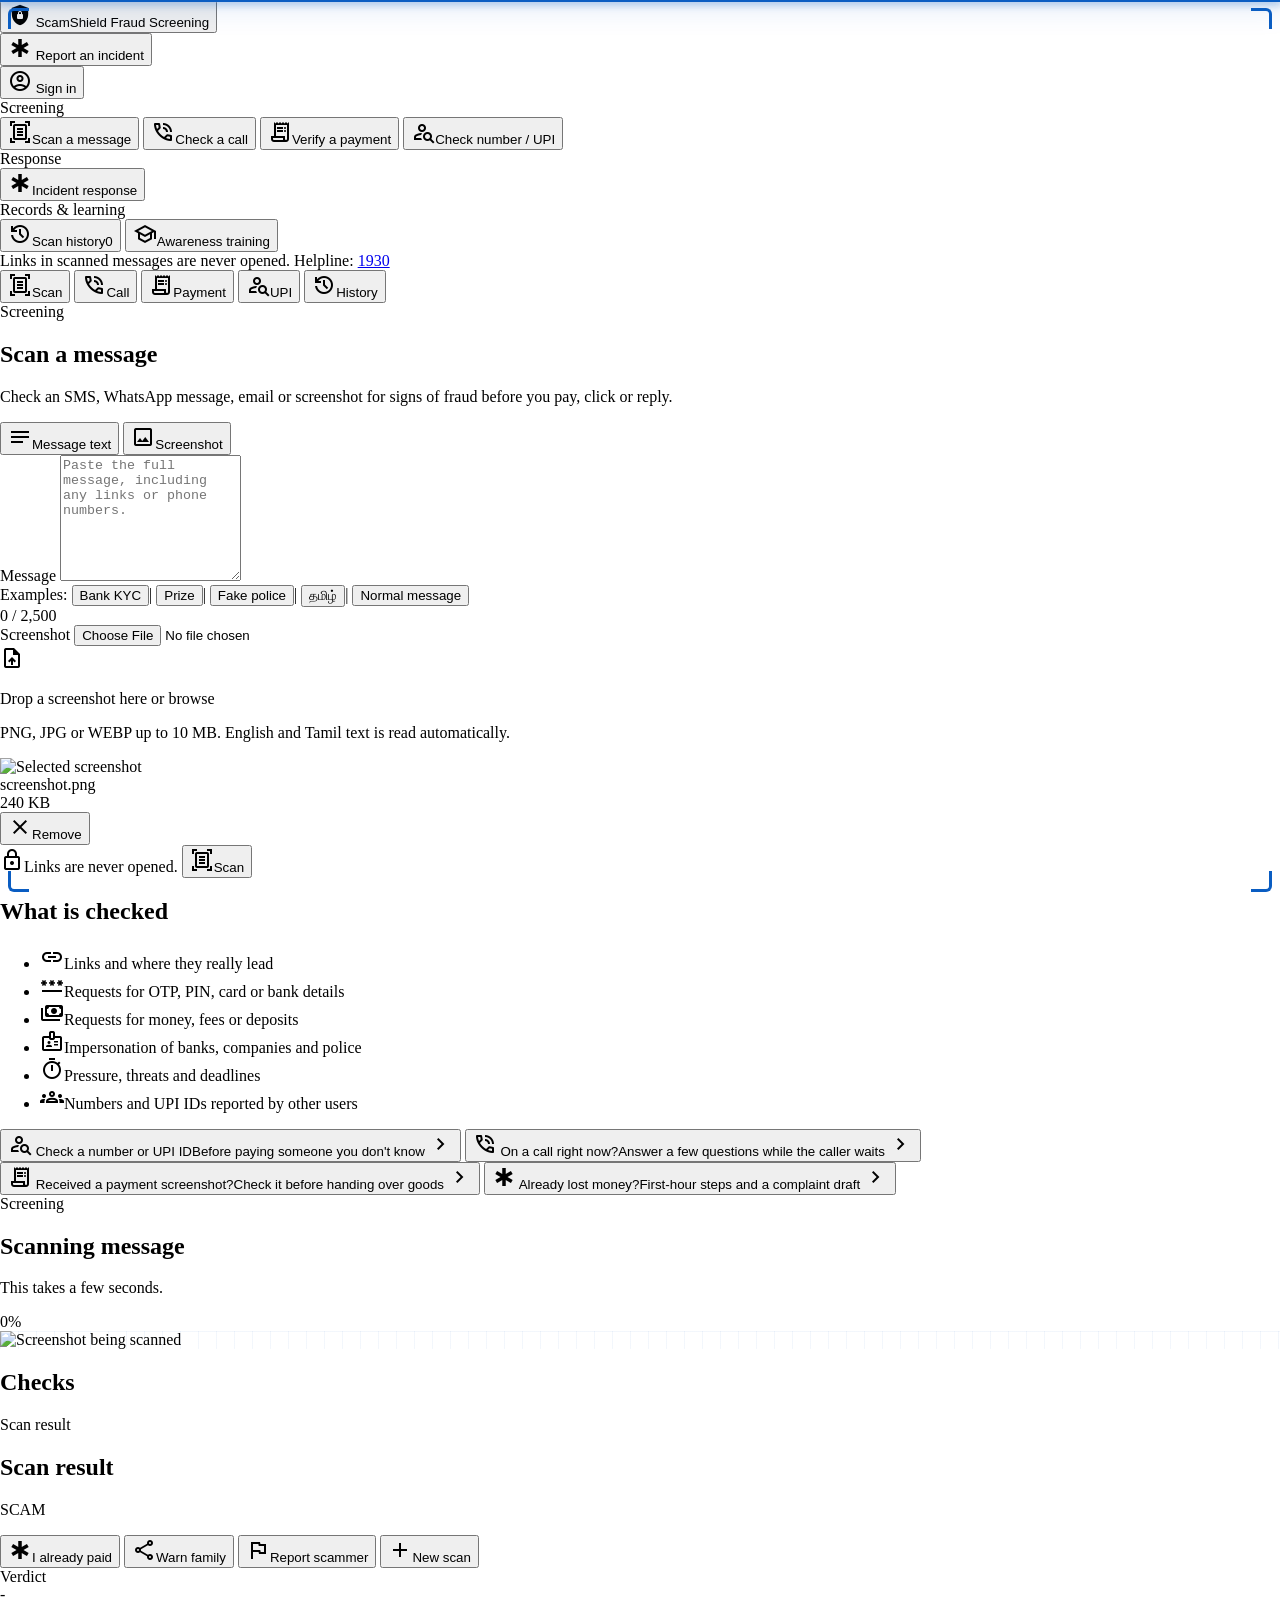
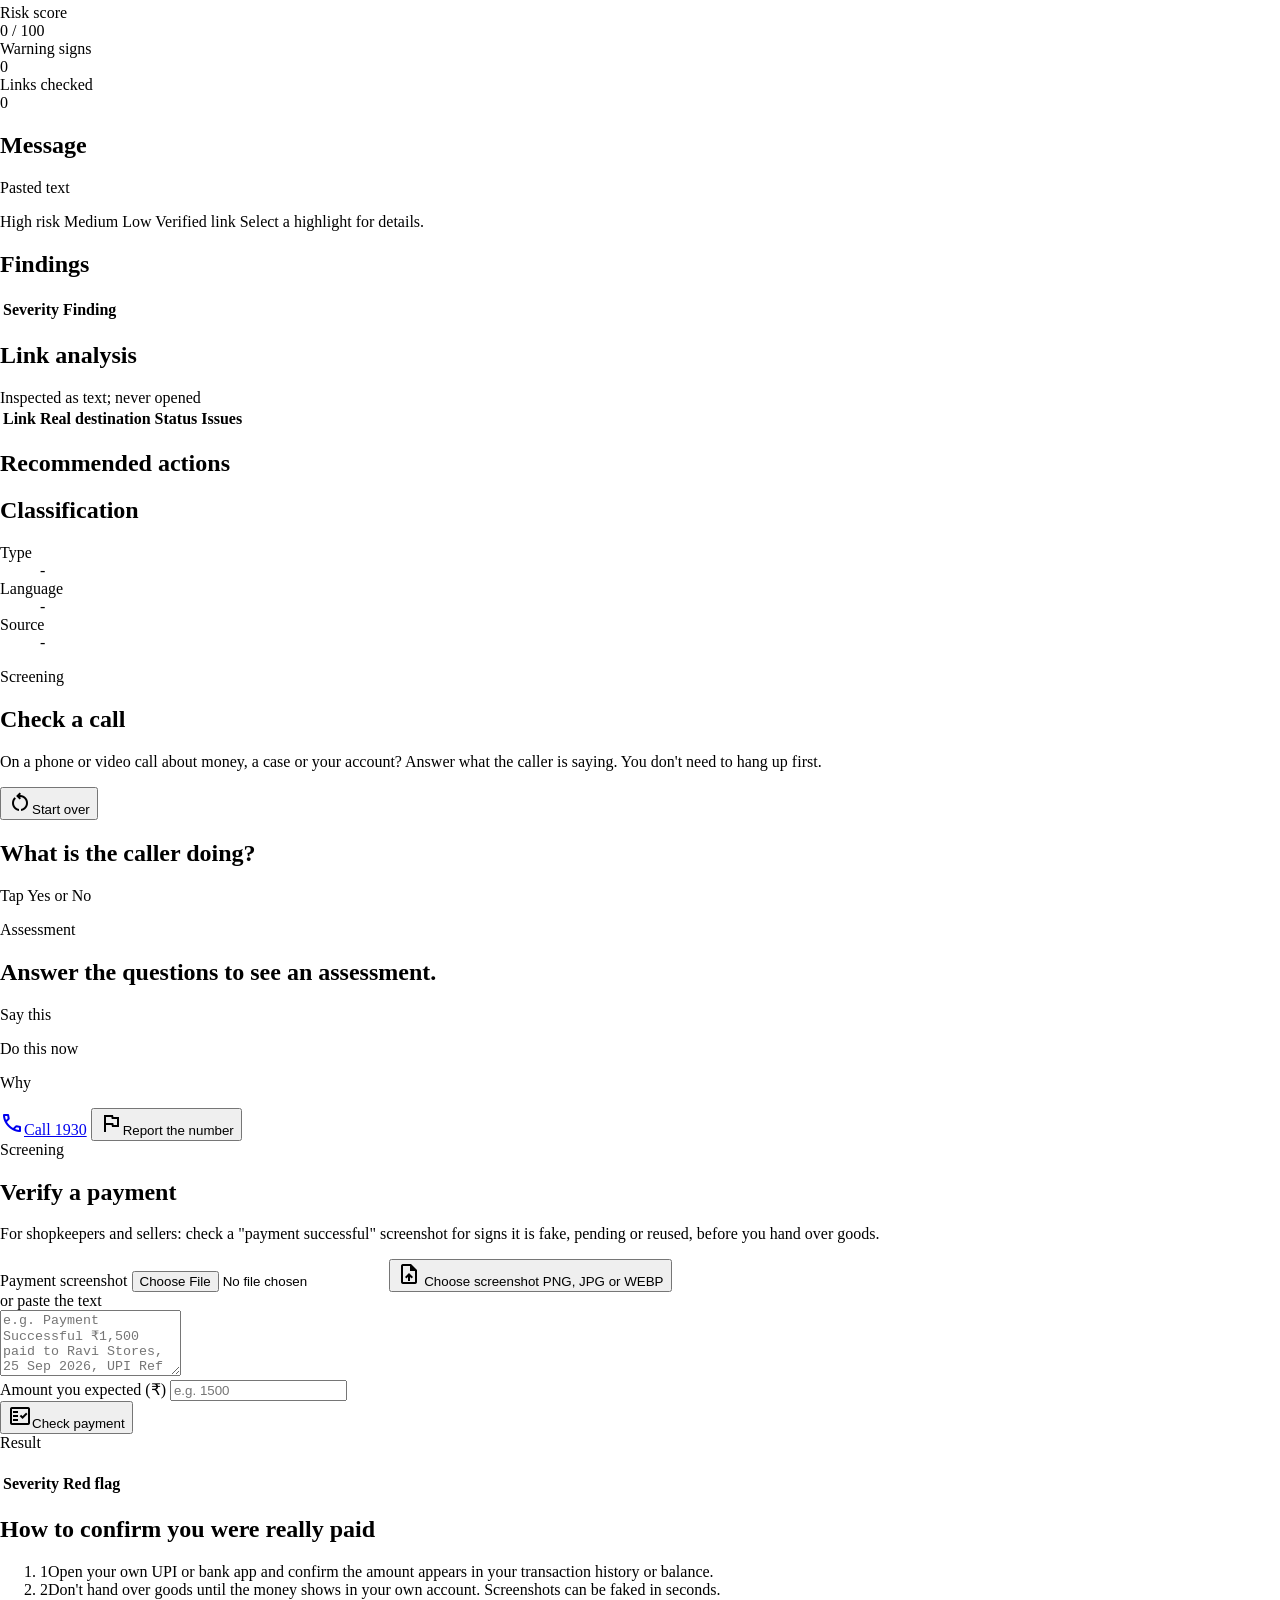
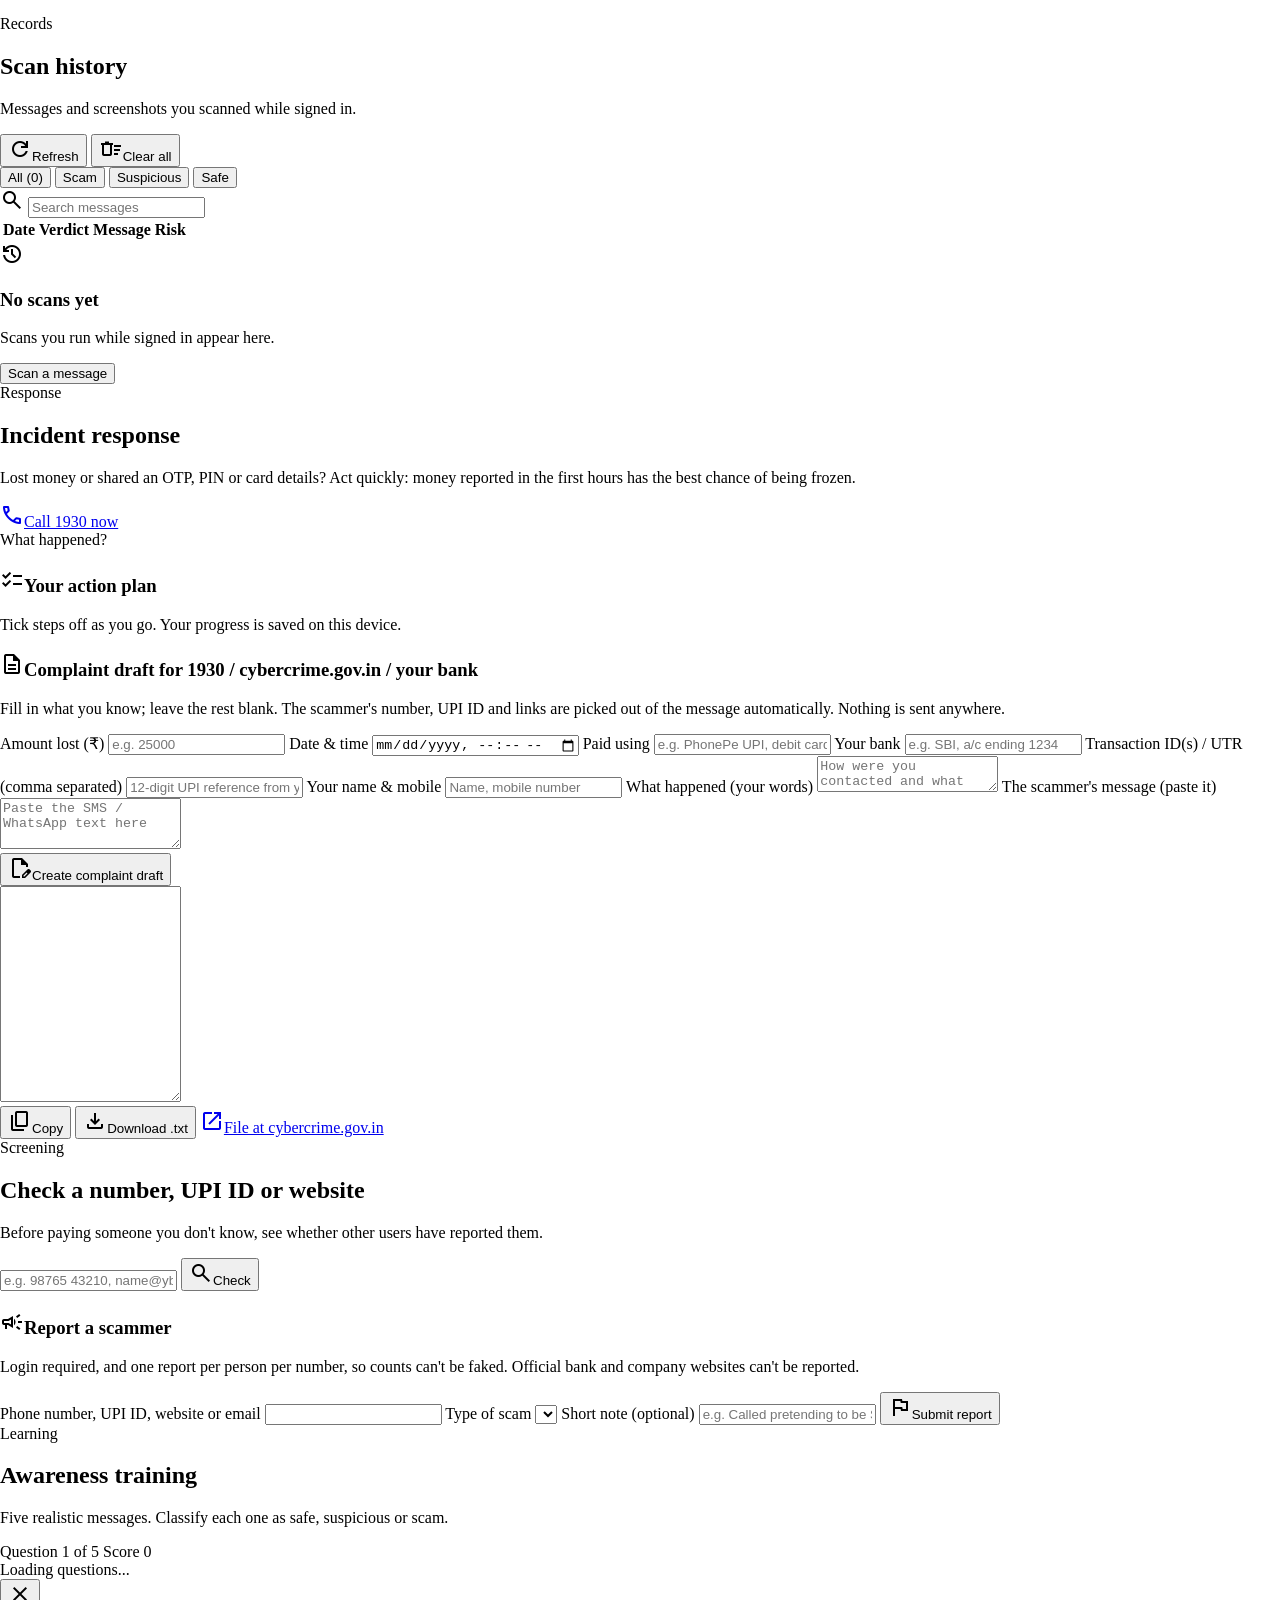
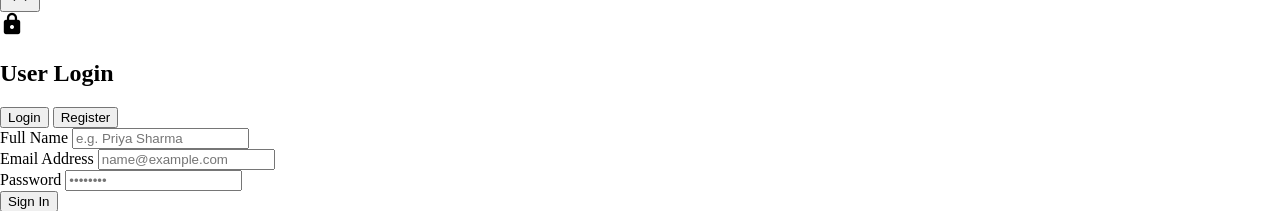
==== commit b3a297bd: "Add call check, payment proof checker, share-to-app, Indian languages and accuracy benchmark - Check" ====
--- a/frontend/index.html
+++ b/frontend/index.html
@@ -7,6 +7,9 @@
   <meta name="description" content="Defensive AI cybersecurity platform to detect financial scams in chat messages and screenshots before making payments."/>
   
   <link rel="icon" href="data:image/svg+xml,%3Csvg xmlns='http://www.w3.org/2000/svg' viewBox='0 0 32 32'%3E%3Crect width='32' height='32' rx='8' fill='%230037b0'/%3E%3Cpath d='M16 6l8 3v6c0 5-3.4 9.2-8 11-4.6-1.8-8-6-8-11V9z' fill='white'/%3E%3C/svg%3E"/>
+  <link rel="manifest" href="/manifest.webmanifest"/>
+  <meta name="theme-color" content="#1d2d3e"/>
+  <link rel="apple-touch-icon" href="/static/icons/icon-192.png"/>
   <!-- Fonts & Material Symbols -->
   <link rel="preconnect" href="https://fonts.googleapis.com"/>
   <link rel="preconnect" href="https://fonts.gstatic.com" crossorigin=""/>
@@ -97,6 +100,8 @@
   <aside class="hidden md:flex fixed top-12 bottom-0 left-0 w-56 bg-surface-container-lowest border-r border-outline-variant flex-col py-4 z-40">
     <div class="px-4 pb-1 text-[11px] font-semibold uppercase tracking-wider text-on-surface-variant">Screening</div>
     <button id="nav-scan" onclick="navigateTo('scan')" class="side-link"><span class="material-symbols-outlined">document_scanner</span>Scan a message</button>
+    <button id="nav-call" onclick="navigateTo('call')" class="side-link"><span class="material-symbols-outlined">phone_in_talk</span>Check a call</button>
+    <button id="nav-payment" onclick="navigateTo('payment')" class="side-link"><span class="material-symbols-outlined">receipt_long</span>Verify a payment</button>
     <button id="nav-community" onclick="navigateTo('community')" class="side-link"><span class="material-symbols-outlined">person_search</span>Check number / UPI</button>
     <div class="px-4 pt-4 pb-1 text-[11px] font-semibold uppercase tracking-wider text-on-surface-variant">Response</div>
     <button id="nav-emergency" onclick="navigateTo('emergency')" class="side-link"><span class="material-symbols-outlined">emergency</span>Incident response</button>
@@ -109,11 +114,12 @@
   </aside>
 
   <!-- Tab bar (phones) -->
-  <nav class="md:hidden fixed top-12 inset-x-0 z-40 bg-surface-container-lowest border-b border-outline-variant grid grid-cols-4 text-[11px] font-medium text-on-surface-variant">
+  <nav class="md:hidden fixed top-12 inset-x-0 z-40 bg-surface-container-lowest border-b border-outline-variant grid grid-cols-5 text-[11px] font-medium text-on-surface-variant">
     <button id="mnav-scan" onclick="navigateTo('scan')" class="py-1.5 flex flex-col items-center border-b-2 border-transparent"><span class="material-symbols-outlined text-[20px]">document_scanner</span>Scan</button>
-    <button id="mnav-community" onclick="navigateTo('community')" class="py-1.5 flex flex-col items-center border-b-2 border-transparent"><span class="material-symbols-outlined text-[20px]">person_search</span>Check UPI</button>
+    <button id="mnav-call" onclick="navigateTo('call')" class="py-1.5 flex flex-col items-center border-b-2 border-transparent"><span class="material-symbols-outlined text-[20px]">phone_in_talk</span>Call</button>
+    <button id="mnav-payment" onclick="navigateTo('payment')" class="py-1.5 flex flex-col items-center border-b-2 border-transparent"><span class="material-symbols-outlined text-[20px]">receipt_long</span>Payment</button>
+    <button id="mnav-community" onclick="navigateTo('community')" class="py-1.5 flex flex-col items-center border-b-2 border-transparent"><span class="material-symbols-outlined text-[20px]">person_search</span>UPI</button>
     <button id="mnav-history" onclick="navigateTo('history')" class="py-1.5 flex flex-col items-center border-b-2 border-transparent"><span class="material-symbols-outlined text-[20px]">history</span>History</button>
-    <button id="mnav-quiz" onclick="navigateTo('quiz')" class="py-1.5 flex flex-col items-center border-b-2 border-transparent"><span class="material-symbols-outlined text-[20px]">school</span>Training</button>
   </nav>
 
   <!-- ========================================================================= -->
@@ -198,6 +204,16 @@
               <span class="flex-1"><span class="block text-sm font-semibold text-on-surface">Check a number or UPI ID</span><span class="block text-xs text-on-surface-variant">Before paying someone you don't know</span></span>
               <span class="material-symbols-outlined text-on-surface-variant text-[18px]">chevron_right</span>
             </button>
+            <button onclick="navigateTo('call')" class="w-full text-left p-4 hover:bg-surface-container-low flex items-center gap-3">
+              <span class="material-symbols-outlined text-primary">phone_in_talk</span>
+              <span class="flex-1"><span class="block text-sm font-semibold text-on-surface">On a call right now?</span><span class="block text-xs text-on-surface-variant">Answer a few questions while the caller waits</span></span>
+              <span class="material-symbols-outlined text-on-surface-variant text-[18px]">chevron_right</span>
+            </button>
+            <button onclick="navigateTo('payment')" class="w-full text-left p-4 hover:bg-surface-container-low flex items-center gap-3">
+              <span class="material-symbols-outlined text-primary">receipt_long</span>
+              <span class="flex-1"><span class="block text-sm font-semibold text-on-surface">Received a payment screenshot?</span><span class="block text-xs text-on-surface-variant">Check it before handing over goods</span></span>
+              <span class="material-symbols-outlined text-on-surface-variant text-[18px]">chevron_right</span>
+            </button>
             <button onclick="navigateTo('emergency')" class="w-full text-left p-4 hover:bg-surface-container-low flex items-center gap-3">
               <span class="material-symbols-outlined text-error">emergency</span>
               <span class="flex-1"><span class="block text-sm font-semibold text-on-surface">Already lost money?</span><span class="block text-xs text-on-surface-variant">First-hour steps and a complaint draft</span></span>
@@ -316,6 +332,109 @@
               <dt class="text-on-surface-variant">Language</dt><dd id="result-language" class="text-on-surface">-</dd>
               <dt class="text-on-surface-variant">Source</dt><dd id="result-source" class="text-on-surface">-</dd>
             </dl>
+          </div>
+        </div>
+      </div>
+    </section>
+
+    <!-- ----------------------------------------------------------------------- -->
+    <!-- Check a call                                                             -->
+    <!-- ----------------------------------------------------------------------- -->
+    <section id="view-call" class="hidden fade-in page">
+      <div class="page-header">
+        <div>
+          <div class="eyebrow">Screening</div>
+          <h1 class="page-title">Check a call</h1>
+          <p class="page-desc">On a phone or video call about money, a case or your account? Answer what the caller is saying. You don't need to hang up first.</p>
+        </div>
+        <button onclick="resetCallCheck()" class="btn-secondary"><span class="material-symbols-outlined text-[18px]">restart_alt</span>Start over</button>
+      </div>
+      <div class="grid grid-cols-1 lg:grid-cols-5 gap-6">
+        <div class="lg:col-span-3 panel">
+          <div class="panel-head"><h2 class="panel-title">What is the caller doing?</h2><span class="text-xs text-on-surface-variant">Tap Yes or No</span></div>
+          <ol id="call-questions" class="divide-y divide-outline-variant"></ol>
+        </div>
+        <div class="lg:col-span-2">
+          <div id="call-result" class="panel border-l-4 border-l-outline-variant lg:sticky lg:top-16">
+            <div class="p-5">
+              <div class="eyebrow">Assessment</div>
+              <div class="flex items-center gap-2 mt-1"><h2 id="call-headline" class="text-base font-semibold text-on-surface">Answer the questions to see an assessment.</h2></div>
+              <div id="call-verdict-row" class="hidden flex items-center gap-2 mt-2"><span id="call-verdict-tag" class="tag"></span><span id="call-type" class="text-xs text-on-surface-variant"></span></div>
+            </div>
+            <div id="call-details" class="hidden border-t border-outline-variant">
+              <div class="p-5 border-b border-outline-variant">
+                <div class="field-label">Say this</div>
+                <p id="call-say" class="text-sm text-on-surface bg-surface-container-low border border-outline-variant rounded-md p-3"></p>
+              </div>
+              <div class="p-5 border-b border-outline-variant">
+                <div class="field-label">Do this now</div>
+                <ol id="call-do" class="space-y-2 text-sm"></ol>
+              </div>
+              <div class="p-5">
+                <div class="field-label">Why</div>
+                <ul id="call-reasons" class="space-y-2 text-xs text-on-surface-variant"></ul>
+              </div>
+              <div class="px-5 pb-5 flex flex-wrap gap-2">
+                <a href="tel:1930" class="btn-danger"><span class="material-symbols-outlined text-[18px]">call</span>Call 1930</a>
+                <button onclick="navigateTo('community')" class="btn-secondary"><span class="material-symbols-outlined text-[18px]">flag</span>Report the number</button>
+              </div>
+            </div>
+          </div>
+        </div>
+      </div>
+    </section>
+
+    <!-- ----------------------------------------------------------------------- -->
+    <!-- Verify a payment                                                         -->
+    <!-- ----------------------------------------------------------------------- -->
+    <section id="view-payment" class="hidden fade-in page">
+      <div class="page-header">
+        <div>
+          <div class="eyebrow">Screening</div>
+          <h1 class="page-title">Verify a payment</h1>
+          <p class="page-desc">For shopkeepers and sellers: check a "payment successful" screenshot for signs it is fake, pending or reused, before you hand over goods.</p>
+        </div>
+      </div>
+      <div class="grid grid-cols-1 lg:grid-cols-5 gap-6">
+        <div class="lg:col-span-2 panel self-start">
+          <div class="p-5 space-y-4">
+            <div>
+              <span class="field-label">Payment screenshot</span>
+              <input type="file" id="pay-file" accept="image/png, image/jpeg, image/jpg, image/webp" class="hidden" onchange="setPaymentFile(event)"/>
+              <button type="button" onclick="document.getElementById('pay-file').click()" class="w-full rounded-md border border-dashed border-outline bg-surface-container-low hover:border-primary p-5 flex flex-col items-center text-center">
+                <span class="material-symbols-outlined text-[28px] text-on-surface-variant">upload_file</span>
+                <span id="pay-file-label" class="text-sm font-semibold text-on-surface mt-1">Choose screenshot</span>
+                <span class="text-xs text-on-surface-variant">PNG, JPG or WEBP</span>
+              </button>
+            </div>
+            <div class="flex items-center gap-3 text-xs text-on-surface-variant"><span class="flex-1 h-px bg-outline-variant"></span>or paste the text<span class="flex-1 h-px bg-outline-variant"></span></div>
+            <textarea id="pay-text" rows="4" placeholder="e.g. Payment Successful ₹1,500 paid to Ravi Stores, 25 Sep 2026, UPI Ref 412345678901" class="field"></textarea>
+            <div>
+              <label for="pay-amount" class="field-label">Amount you expected (₹)</label>
+              <input id="pay-amount" type="number" min="0" step="1" placeholder="e.g. 1500" class="field"/>
+            </div>
+          </div>
+          <div class="flex justify-end px-5 py-3 border-t border-outline-variant bg-surface-container-low rounded-b-lg">
+            <button id="btn-check-payment" onclick="checkPaymentProof()" class="btn-primary"><span class="material-symbols-outlined text-[18px]">fact_check</span>Check payment</button>
+          </div>
+        </div>
+        <div class="lg:col-span-3 space-y-6">
+          <div id="pay-result" class="hidden panel border-l-4">
+            <div class="p-5">
+              <div class="eyebrow">Result</div>
+              <div class="flex flex-wrap items-center gap-2 mt-1"><h2 id="pay-headline" class="text-base font-semibold text-on-surface"></h2><span id="pay-tag" class="tag"></span></div>
+              <dl id="pay-found" class="grid grid-cols-[auto,1fr] gap-x-4 gap-y-1 text-sm mt-3"></dl>
+            </div>
+            <div class="overflow-x-auto border-t border-outline-variant">
+              <table class="data-table"><thead><tr><th class="w-24">Severity</th><th>Red flag</th></tr></thead><tbody id="pay-flags"></tbody></table>
+            </div>
+          </div>
+          <div class="panel">
+            <div class="panel-head"><h2 class="panel-title">How to confirm you were really paid</h2></div>
+            <ol id="pay-steps" class="p-5 space-y-2 text-sm">
+              <li class="flex gap-3"><span class="w-5 h-5 rounded-full bg-surface-container text-on-surface-variant text-[11px] font-semibold flex items-center justify-center shrink-0 mt-0.5">1</span>Open your own UPI or bank app and confirm the amount appears in your transaction history or balance.</li>
+              <li class="flex gap-3"><span class="w-5 h-5 rounded-full bg-surface-container text-on-surface-variant text-[11px] font-semibold flex items-center justify-center shrink-0 mt-0.5">2</span>Don't hand over goods until the money shows in your own account. Screenshots can be faked in seconds.</li>
+            </ol>
           </div>
         </div>
       </div>
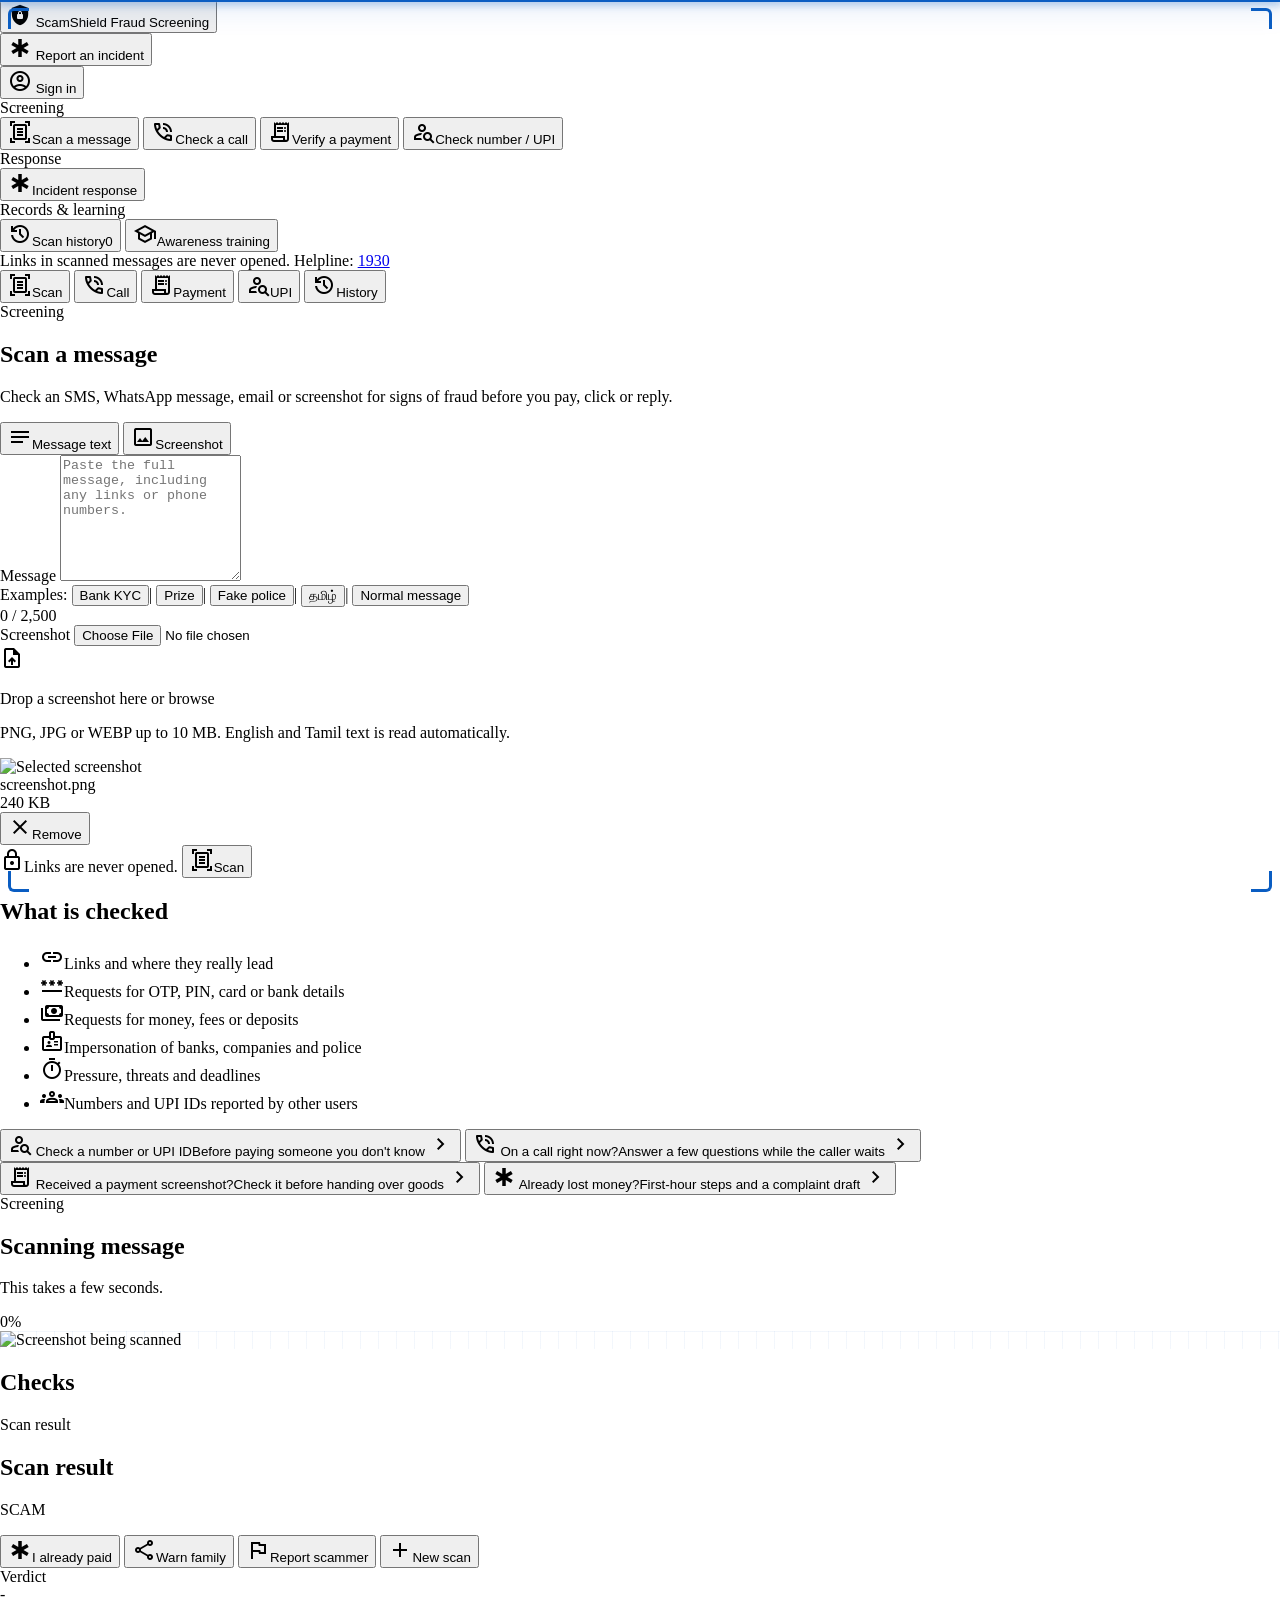
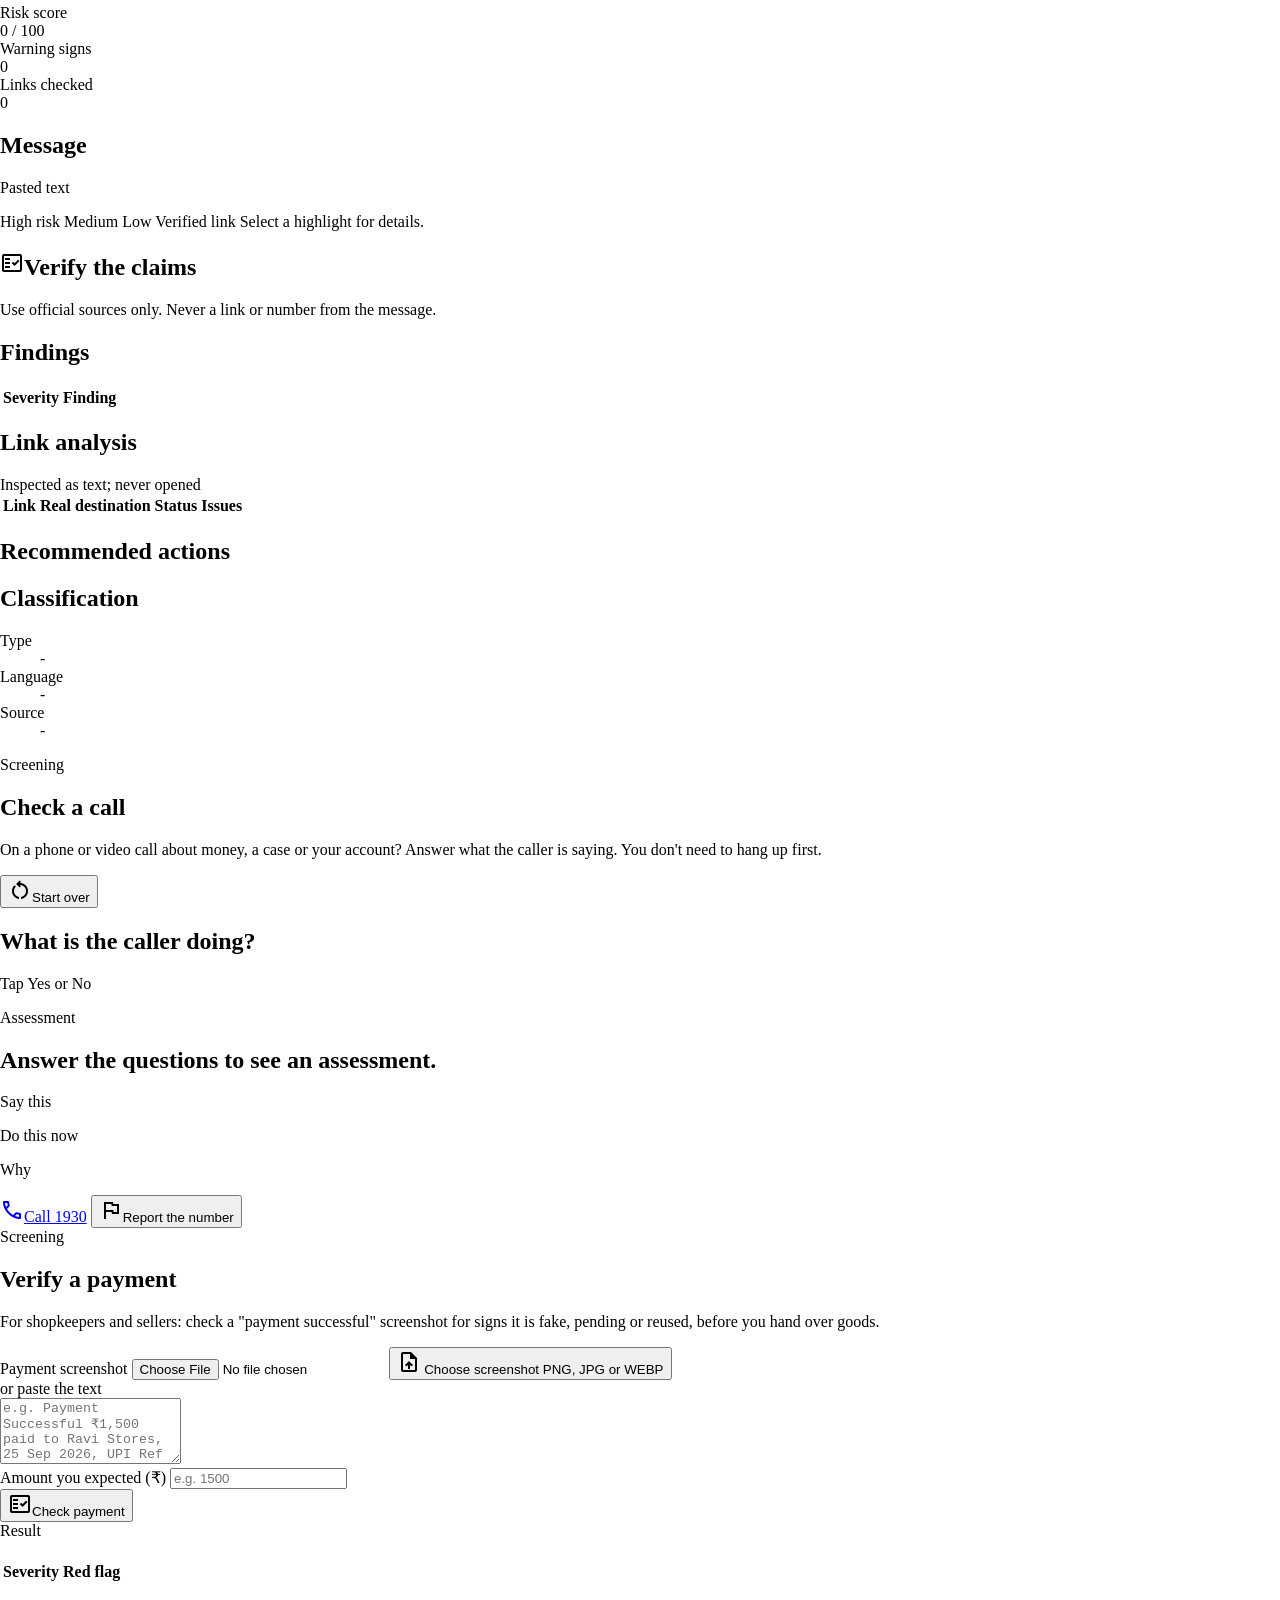
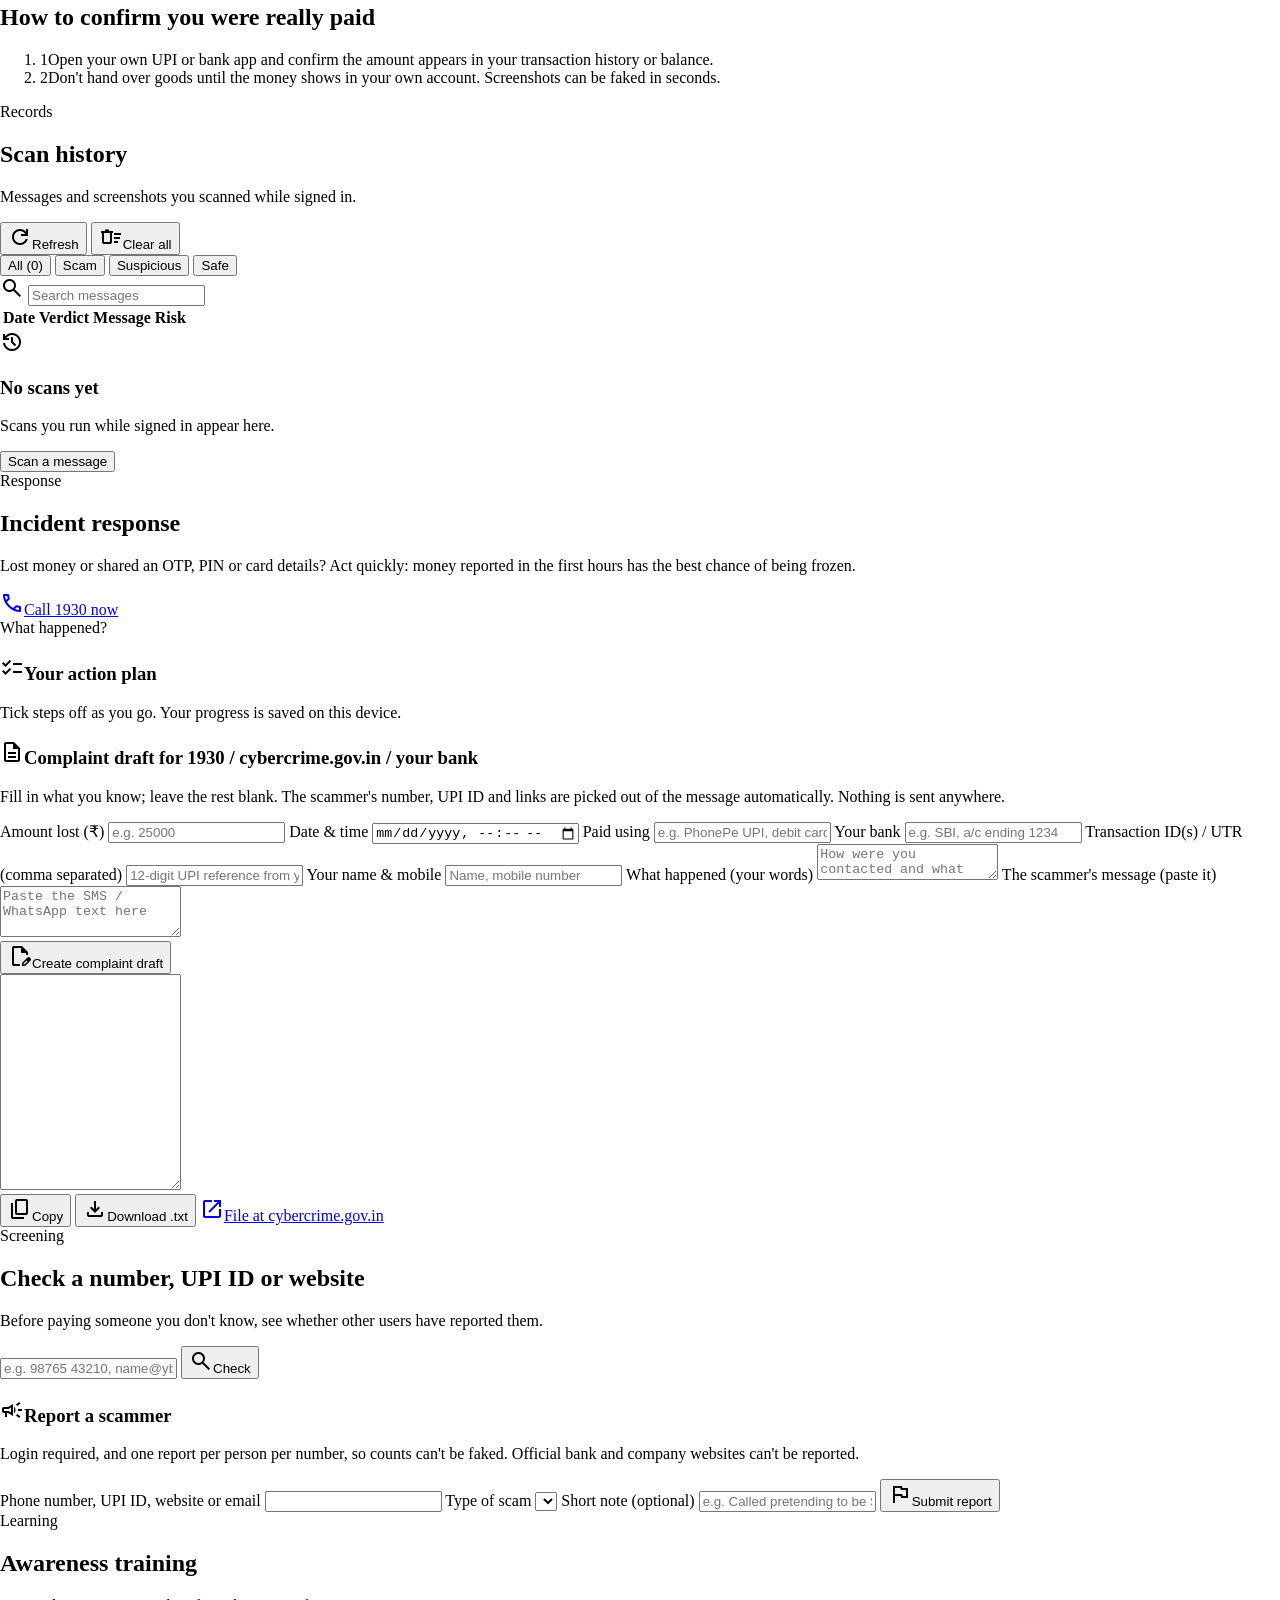
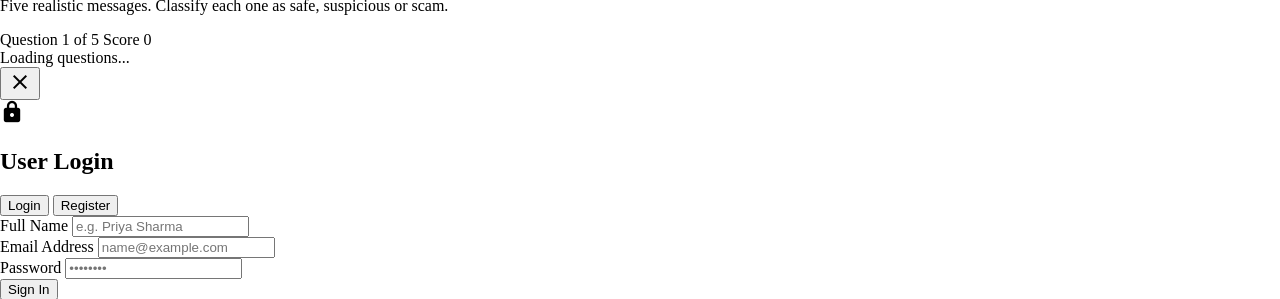
==== commit cce38098: "Add claim verification: extract a message's claims and how to check them officially - app/services/c" ====
--- a/frontend/index.html
+++ b/frontend/index.html
@@ -299,6 +299,14 @@
             </div>
           </div>
 
+          <div id="result-claims-section" class="hidden panel">
+            <div class="panel-head">
+              <h2 class="panel-title flex items-center gap-2"><span class="material-symbols-outlined text-[20px] text-primary">fact_check</span>Verify the claims</h2>
+              <span class="text-xs text-on-surface-variant">Use official sources only. Never a link or number from the message.</span>
+            </div>
+            <div id="result-claims" class="divide-y divide-outline-variant"></div>
+          </div>
+
           <div class="panel">
             <div class="panel-head"><h2 class="panel-title">Findings</h2><span id="result-findings-count" class="text-xs text-on-surface-variant"></span></div>
             <div class="overflow-x-auto">
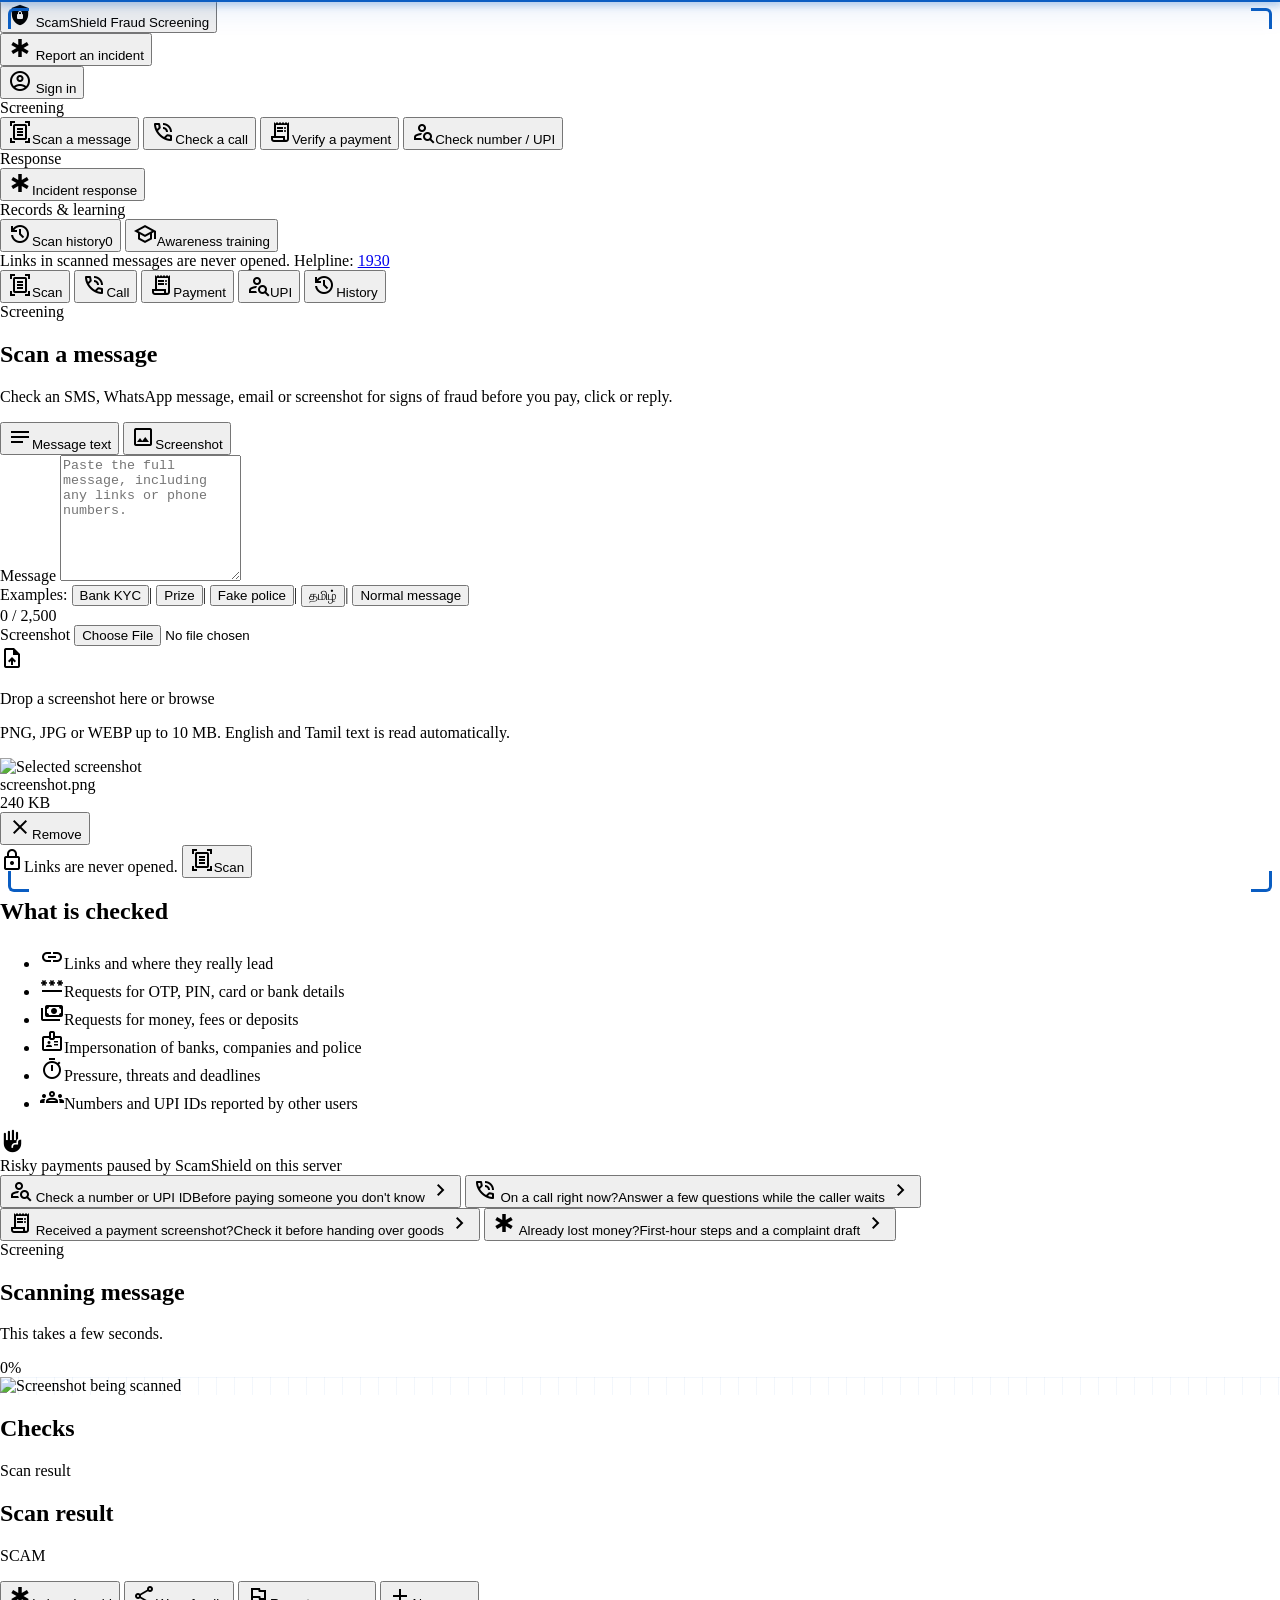
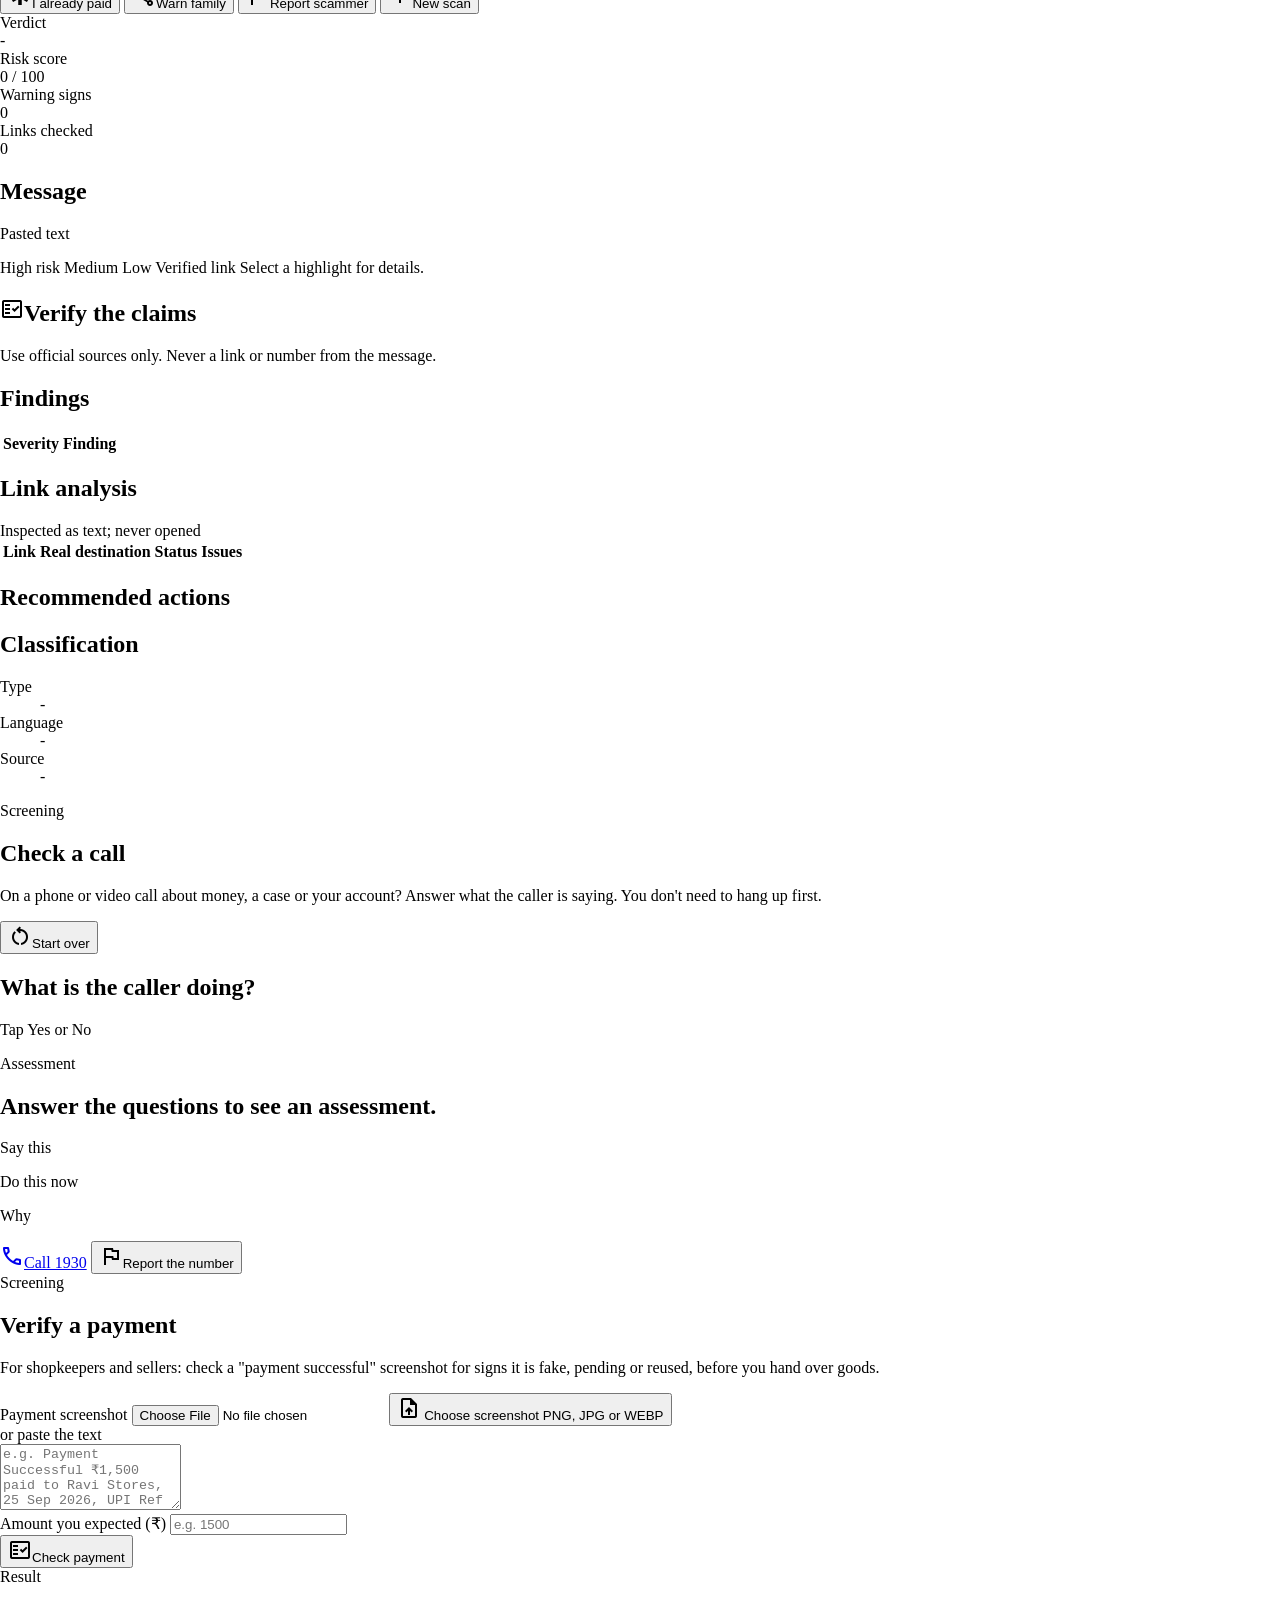
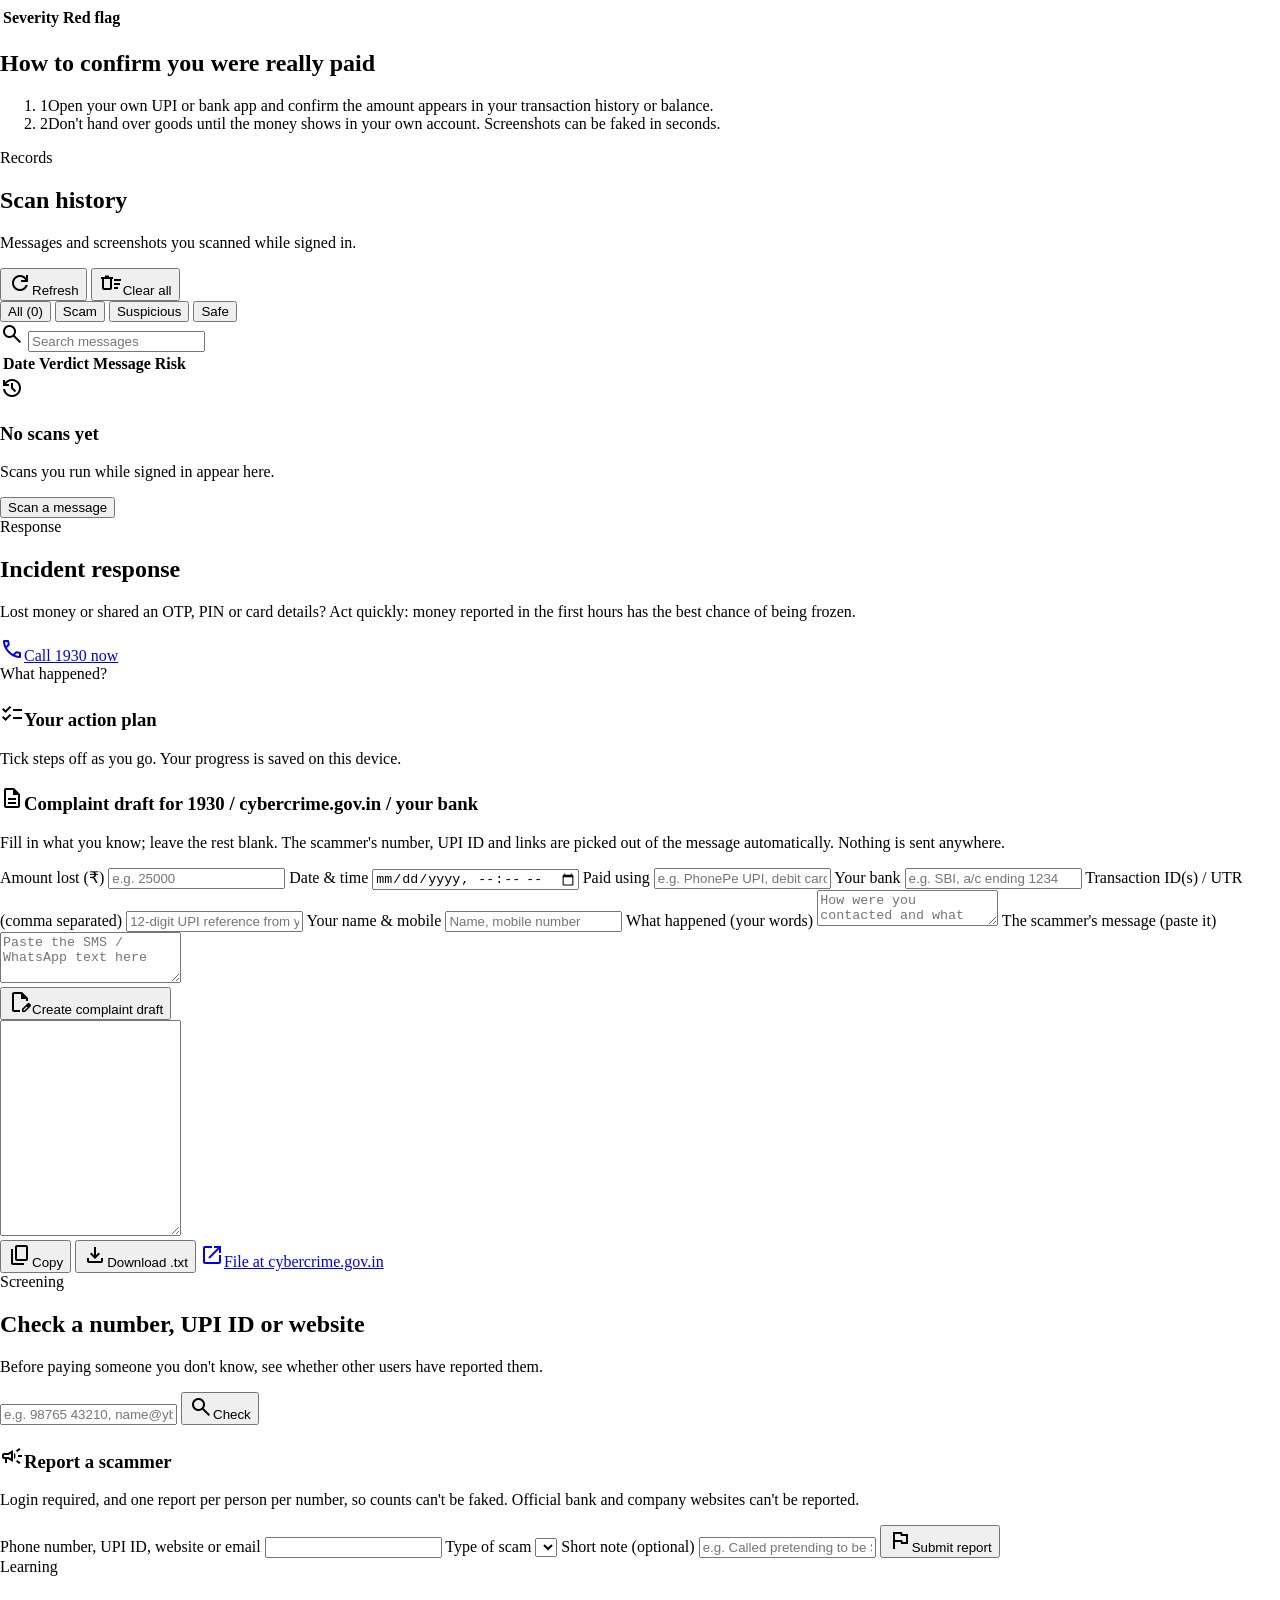
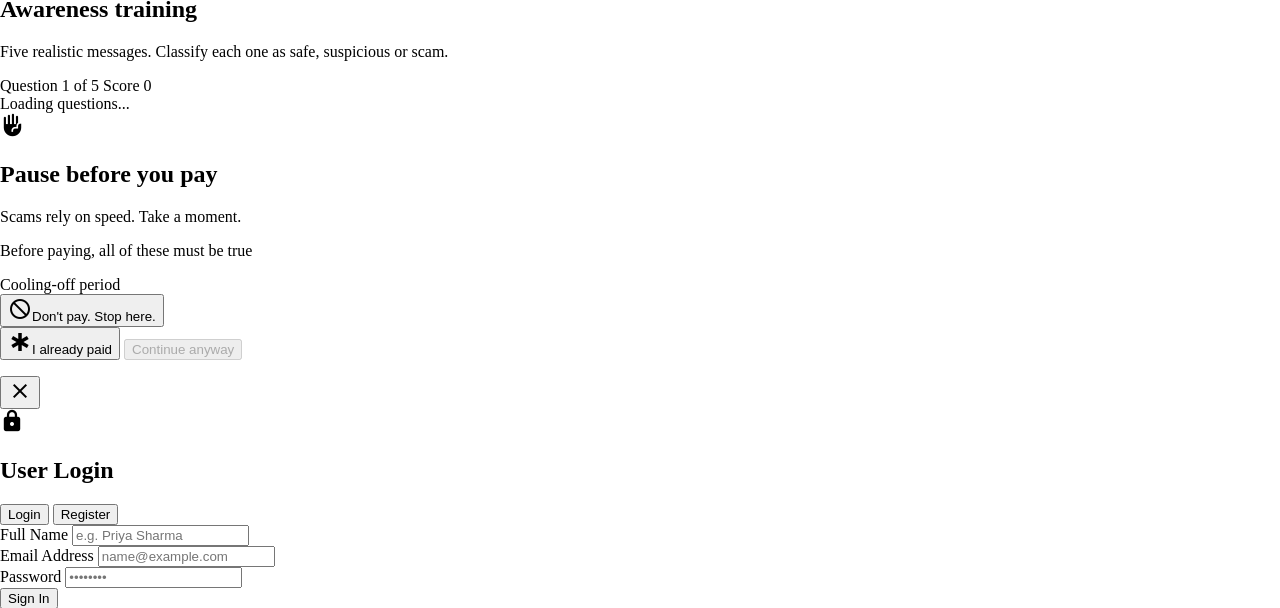
==== commit d7392127: "Add Pause Before You Pay: interrupt high-risk moments with a verification checklist - SCAM results (" ====
--- a/frontend/index.html
+++ b/frontend/index.html
@@ -198,6 +198,10 @@
               <li class="flex gap-2"><span class="material-symbols-outlined text-[18px] text-primary">groups</span>Numbers and UPI IDs reported by other users</li>
             </ul>
           </div>
+          <div id="pause-stats" class="hidden panel p-4 flex items-center gap-3">
+            <span class="material-symbols-outlined material-symbols-fill text-error text-[28px]">front_hand</span>
+            <div class="text-sm"><span id="pause-stats-text" class="font-semibold text-on-surface"></span><span class="block text-xs text-on-surface-variant">Risky payments paused by ScamShield on this server</span></div>
+          </div>
           <div class="panel divide-y divide-outline-variant">
             <button onclick="navigateTo('community')" class="w-full text-left p-4 hover:bg-surface-container-low flex items-center gap-3">
               <span class="material-symbols-outlined text-primary">person_search</span>
@@ -628,6 +632,38 @@
   </main>
 
   <!-- ========================================================================= -->
+  <!-- Pause Before You Pay                                                      -->
+  <!-- ========================================================================= -->
+  <div id="pause-modal" class="hidden fixed inset-0 z-[60] bg-shell/70 flex items-center justify-center p-4" role="dialog" aria-modal="true" aria-labelledby="pause-title">
+    <div class="w-full max-w-lg bg-surface-container-lowest rounded-lg border border-outline-variant shadow-2xl overflow-hidden max-h-[92vh] flex flex-col">
+      <div class="bg-error text-on-error px-5 py-4 flex items-center gap-3">
+        <span class="material-symbols-outlined material-symbols-fill text-[28px]">front_hand</span>
+        <div>
+          <h2 id="pause-title" class="text-lg font-semibold">Pause before you pay</h2>
+          <p class="text-xs opacity-90">Scams rely on speed. Take a moment.</p>
+        </div>
+      </div>
+      <div class="p-5 overflow-y-auto">
+        <p id="pause-message" class="text-sm text-on-surface"></p>
+        <div class="field-label mt-4">Before paying, all of these must be true</div>
+        <ul id="pause-checklist" class="space-y-2"></ul>
+        <div class="mt-4">
+          <div class="flex items-center justify-between text-[11px] text-on-surface-variant mb-1"><span>Cooling-off period</span><span id="pause-timer-text"></span></div>
+          <div class="h-1 bg-surface-container-high rounded overflow-hidden"><div id="pause-timer-bar" class="h-full bg-primary" style="width:0%"></div></div>
+        </div>
+      </div>
+      <div class="px-5 py-4 border-t border-outline-variant bg-surface-container-low flex flex-col gap-2">
+        <button id="pause-stop" onclick="closePause('stopped')" class="btn-primary w-full h-10"><span class="material-symbols-outlined text-[18px]">block</span>Don't pay. Stop here.</button>
+        <div class="grid grid-cols-2 gap-2">
+          <button onclick="closePause('already_paid')" class="btn-secondary w-full text-error"><span class="material-symbols-outlined text-[18px]">emergency</span>I already paid</button>
+          <button id="pause-continue" onclick="closePause('continued')" disabled class="btn-secondary w-full opacity-50 cursor-not-allowed">Continue anyway</button>
+        </div>
+        <p id="pause-continue-hint" class="text-[11px] text-on-surface-variant text-center"></p>
+      </div>
+    </div>
+  </div>
+
+  <!-- ========================================================================= -->
   <!-- Auth Modal (Login / Register)                                             -->
   <!-- ========================================================================= -->
   <div id="auth-modal" class="hidden fixed inset-0 z-50 bg-on-surface/40 backdrop-blur-sm flex items-center justify-center p-4">
